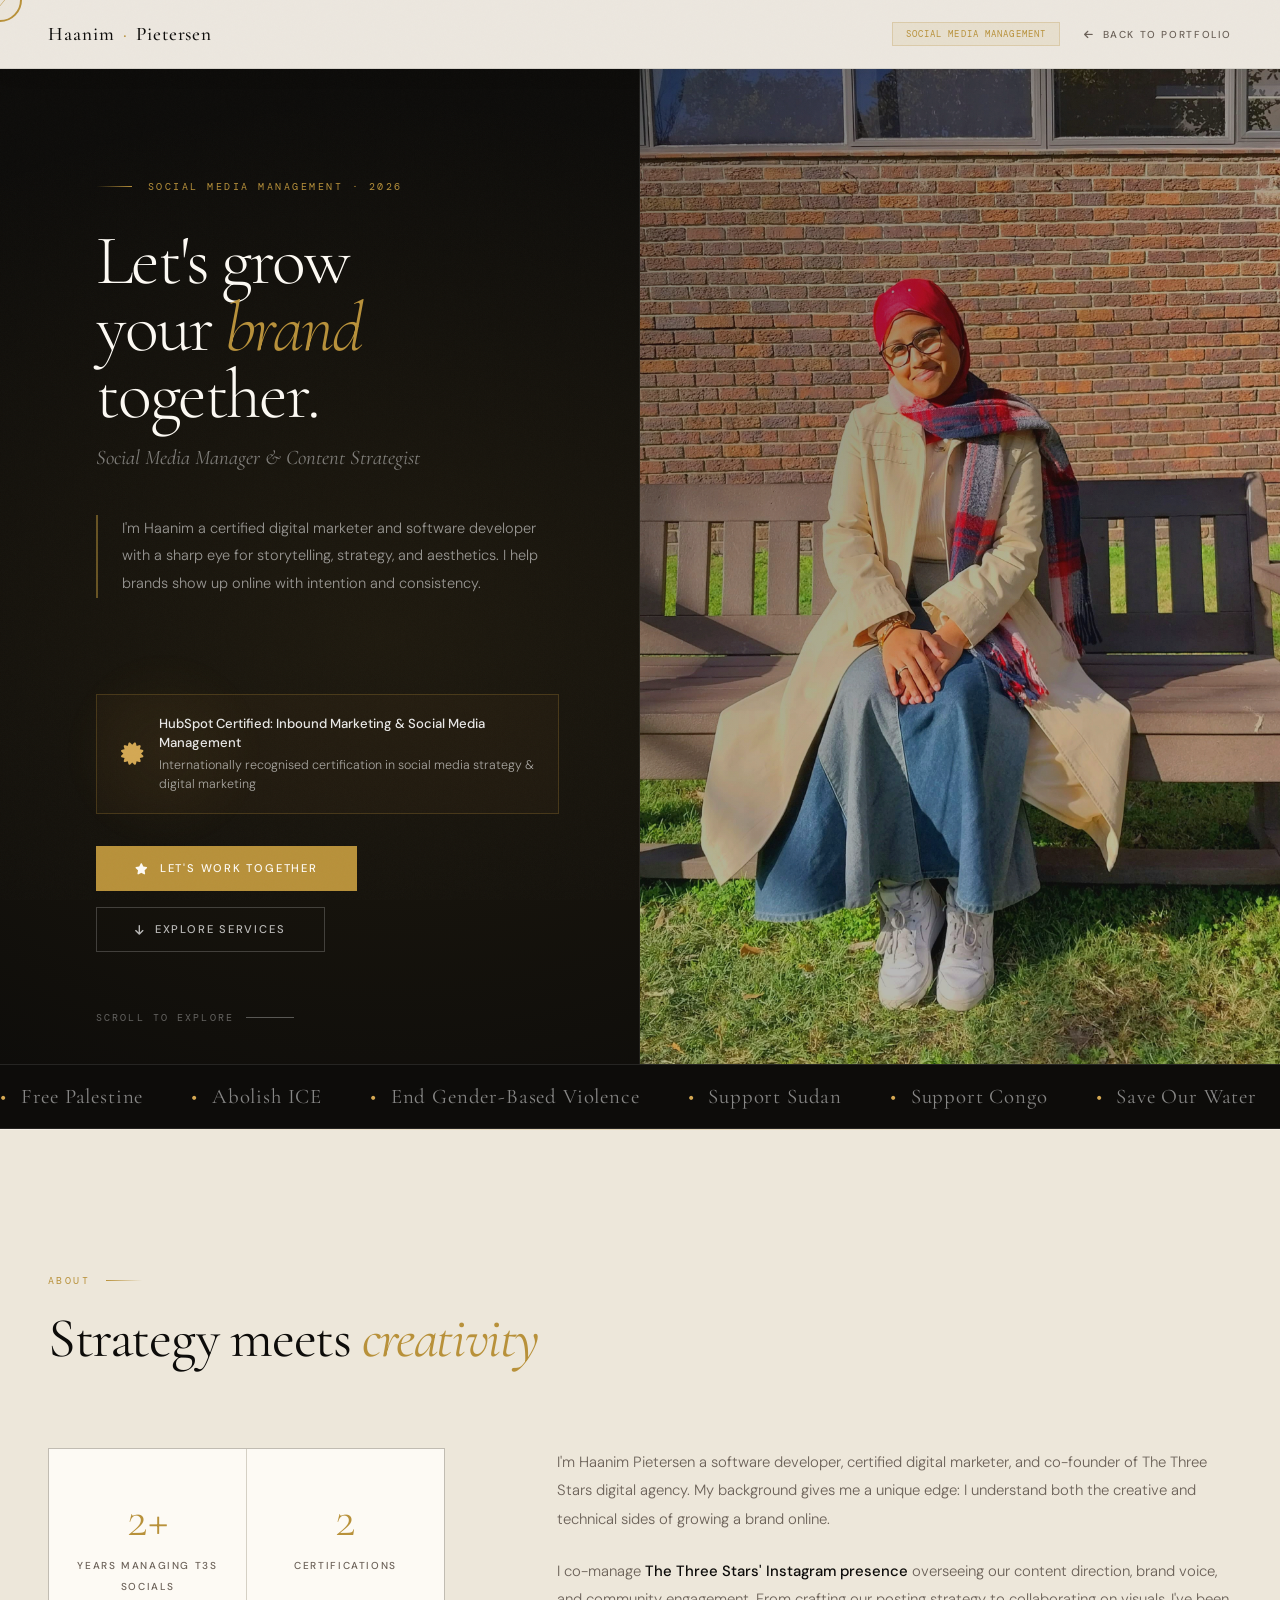
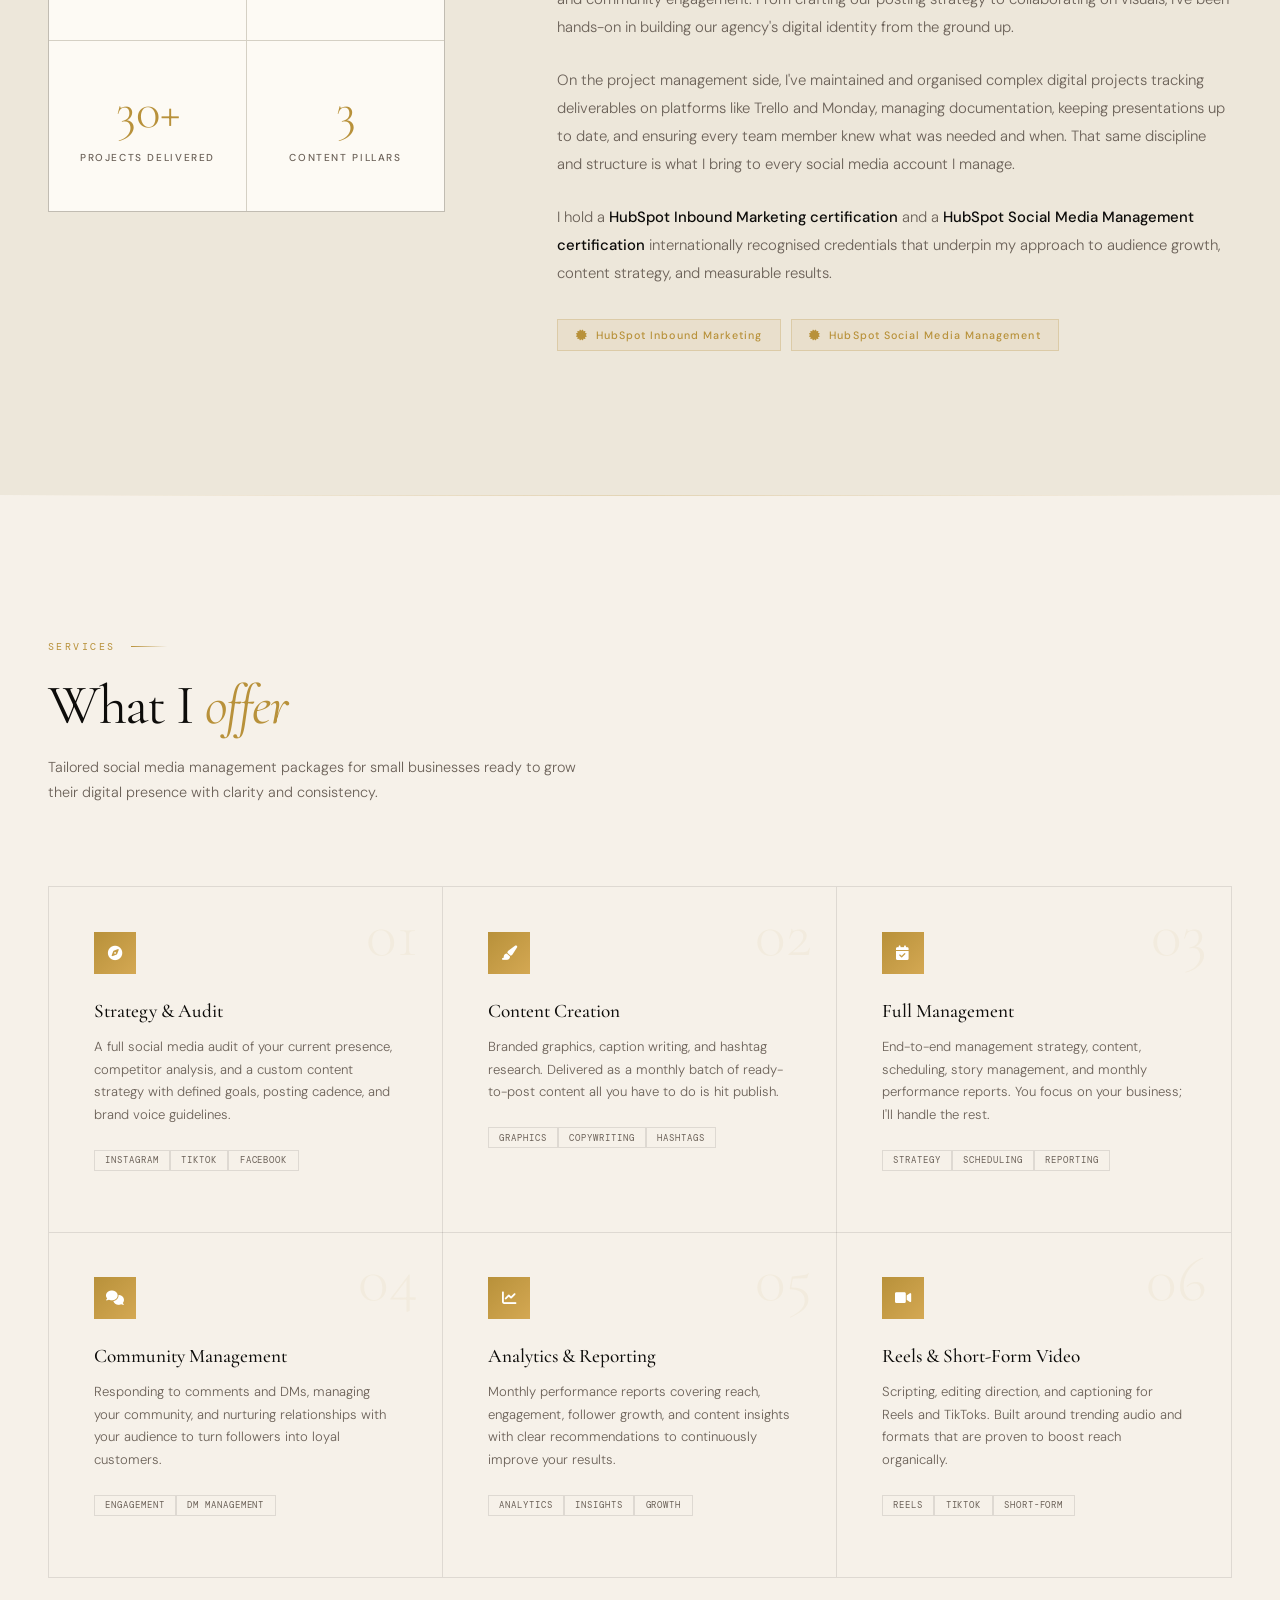
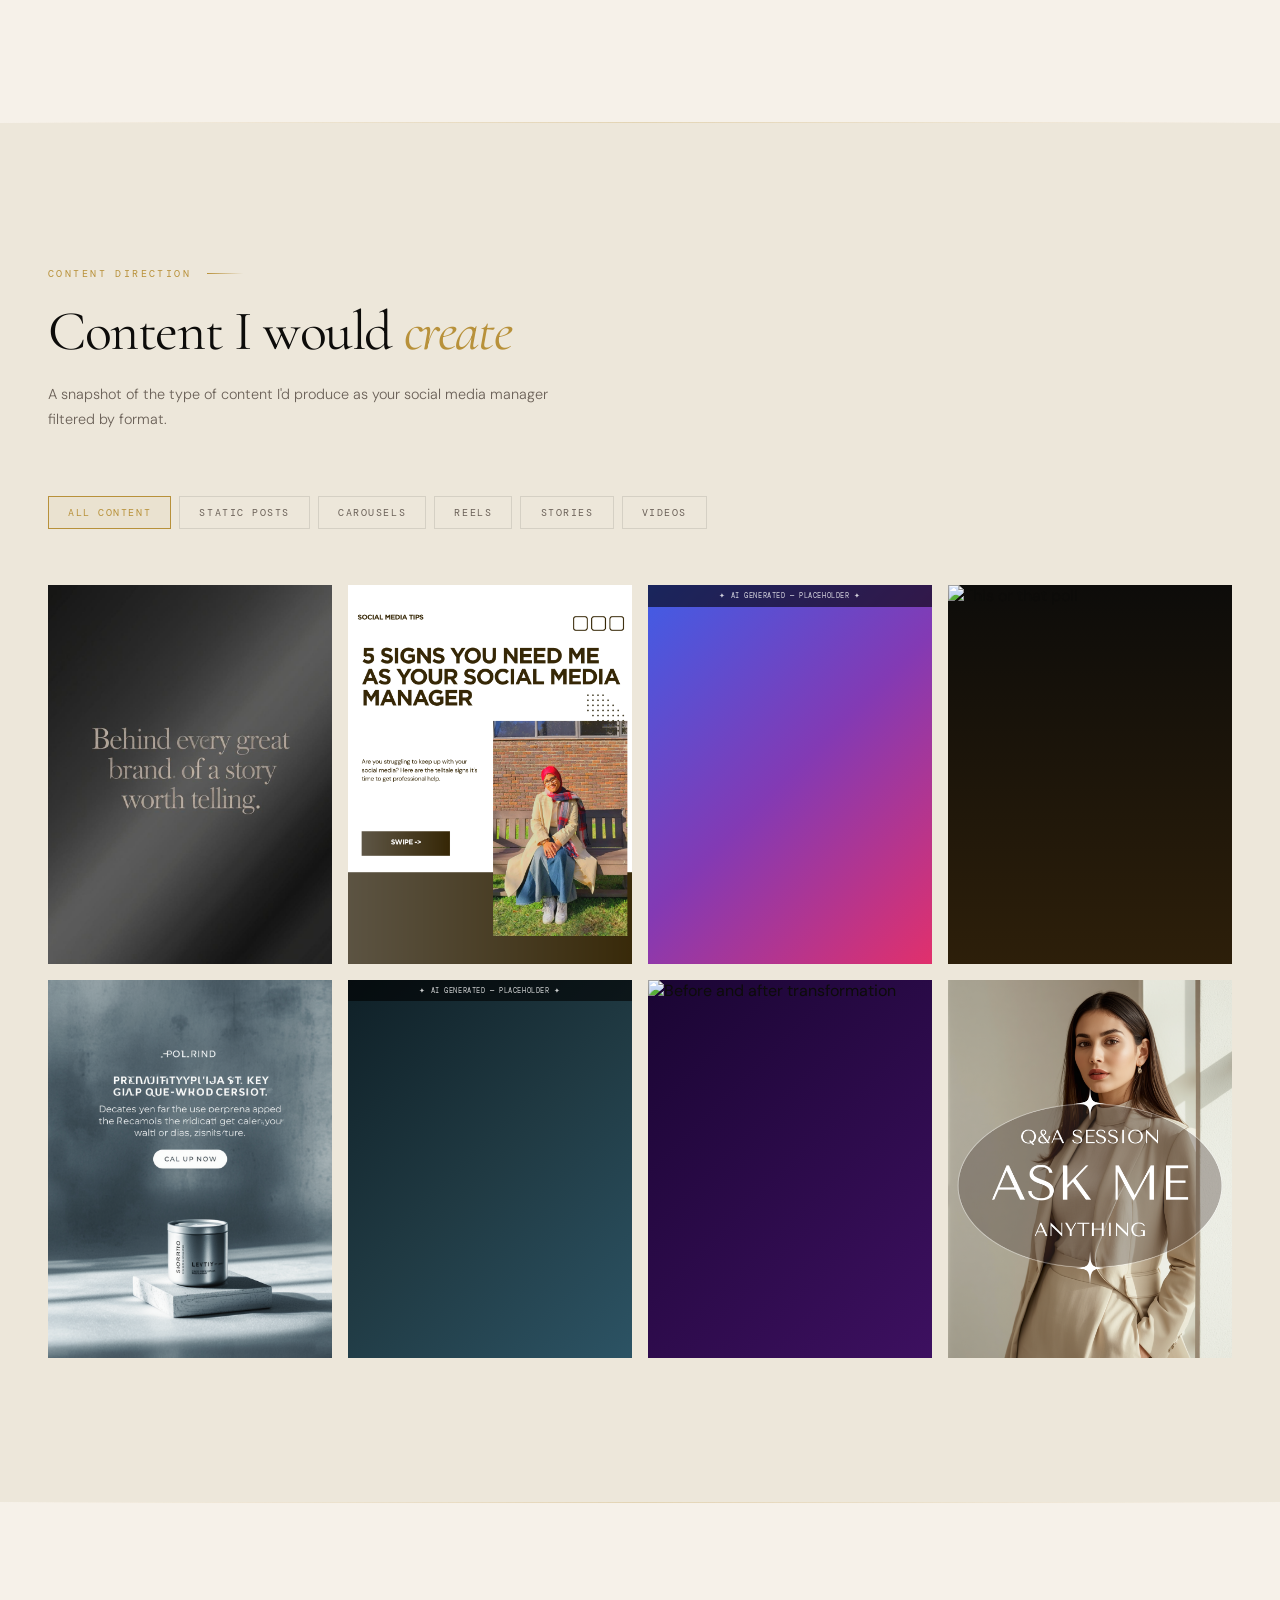
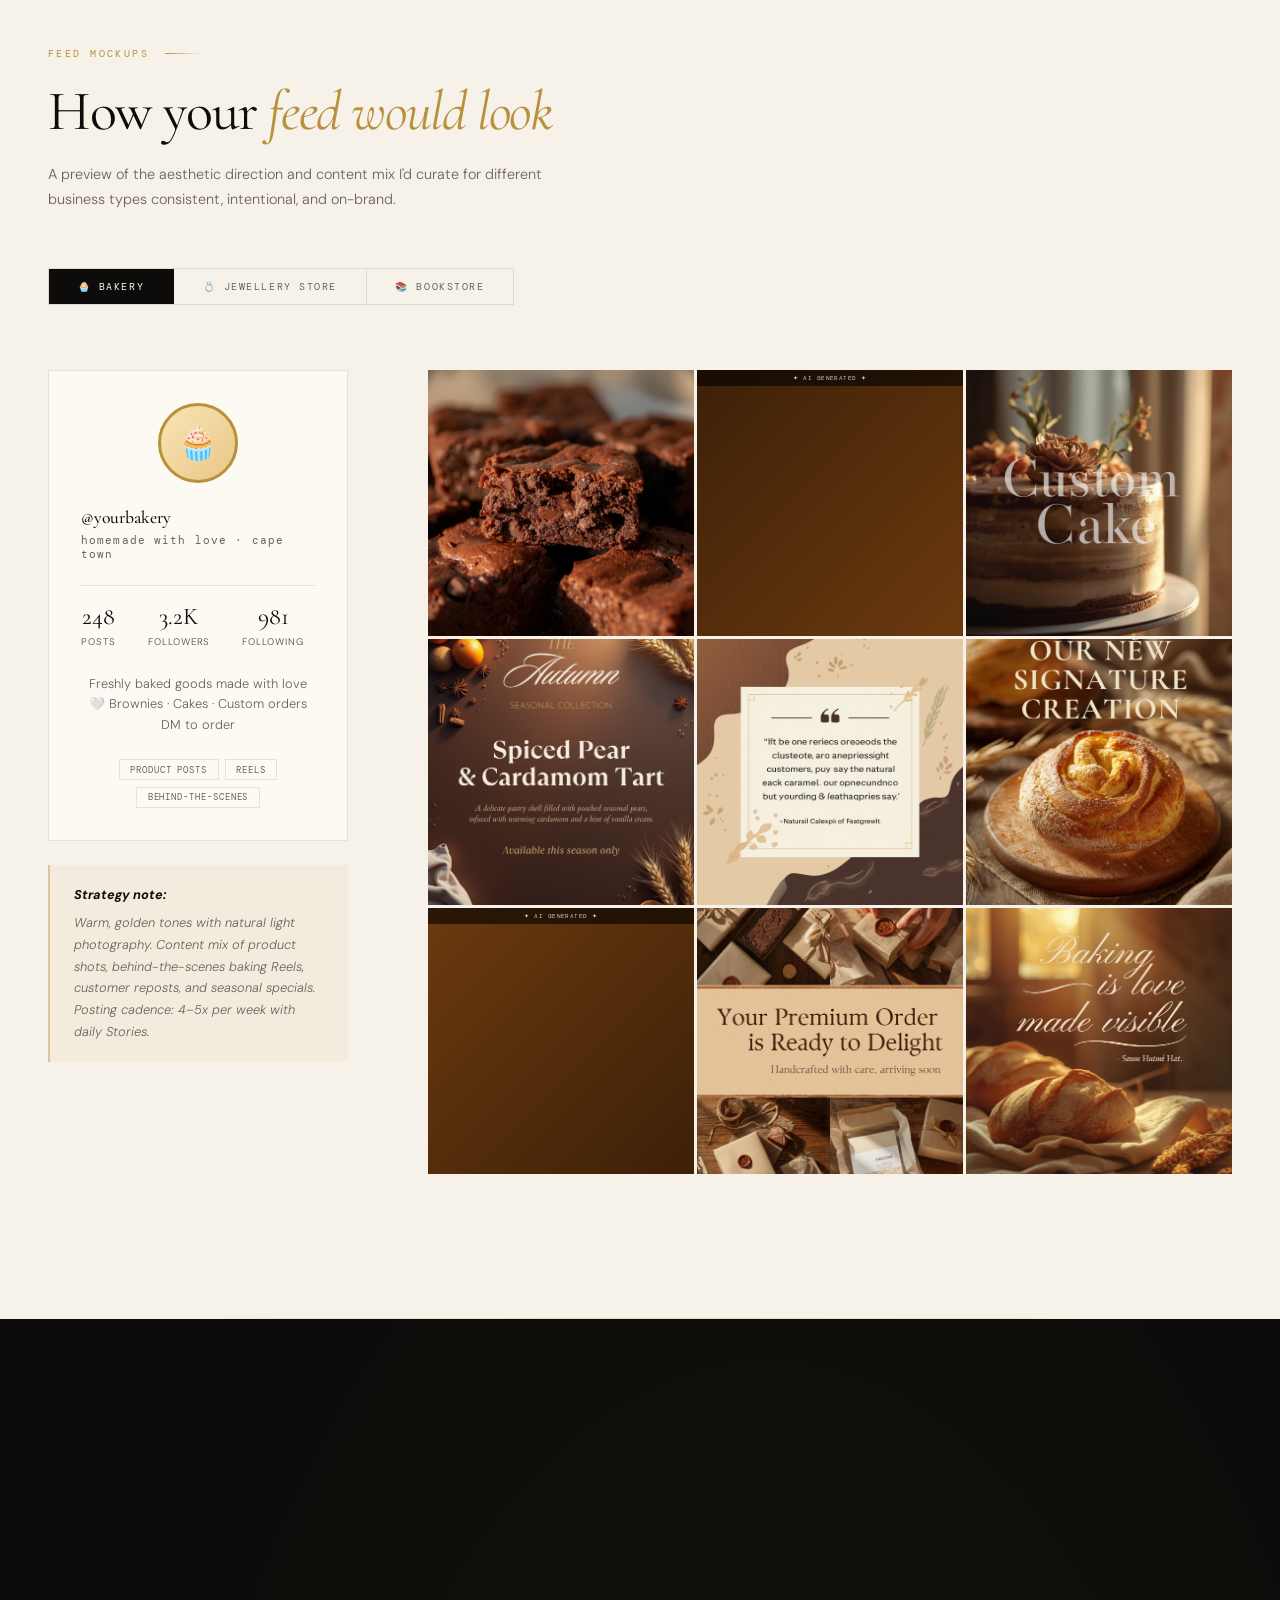
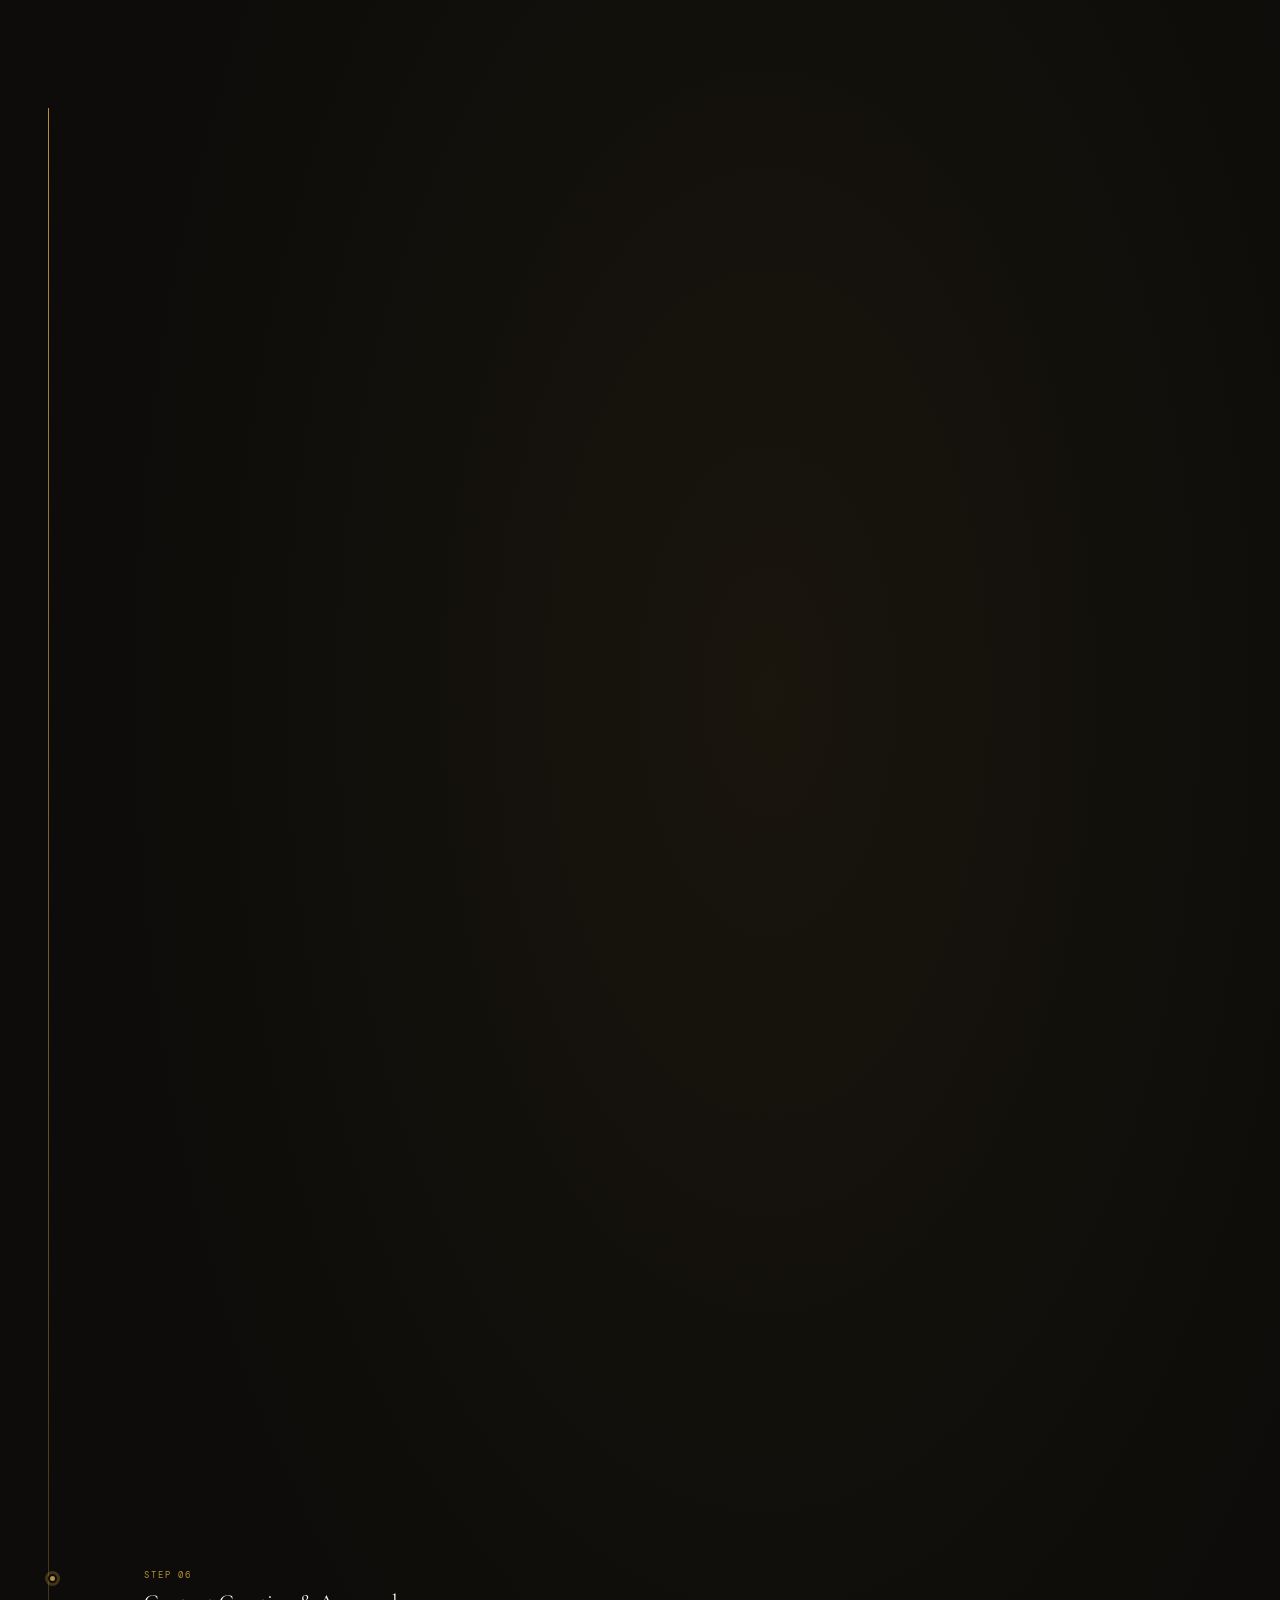
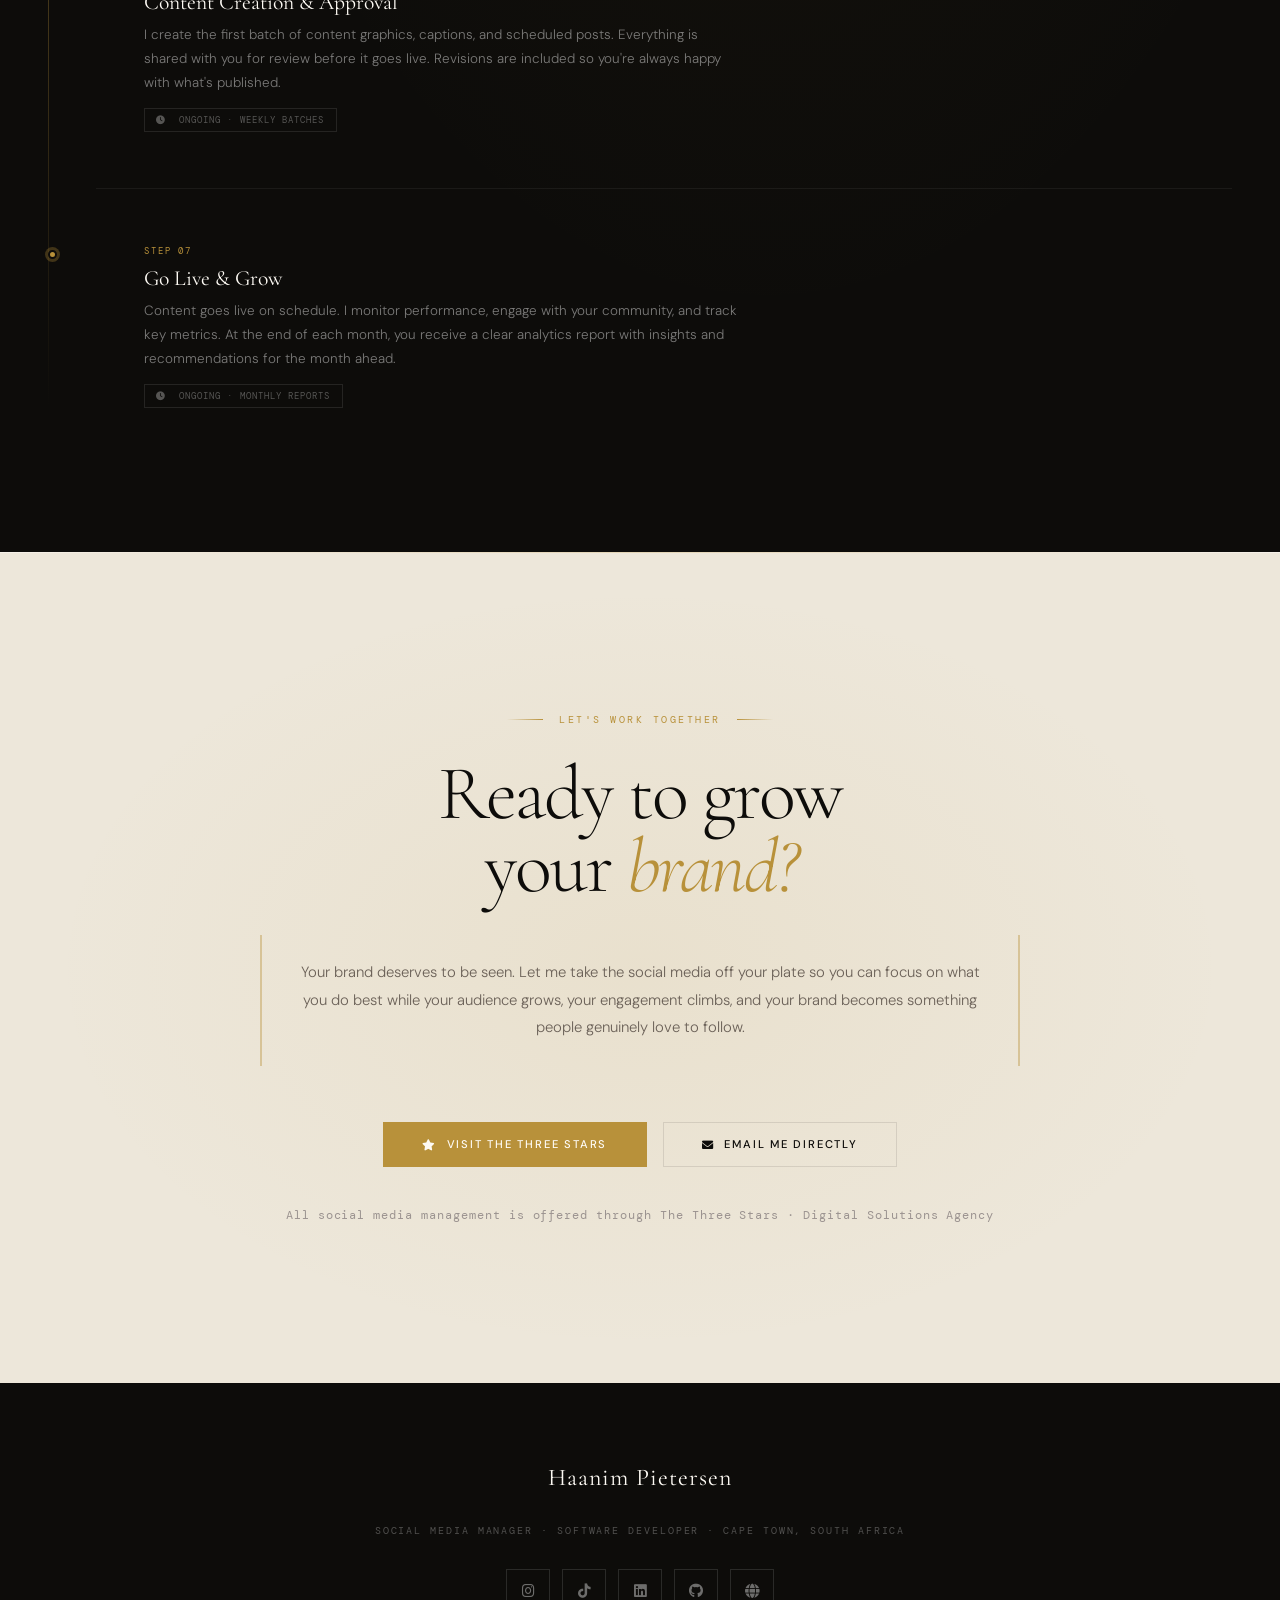
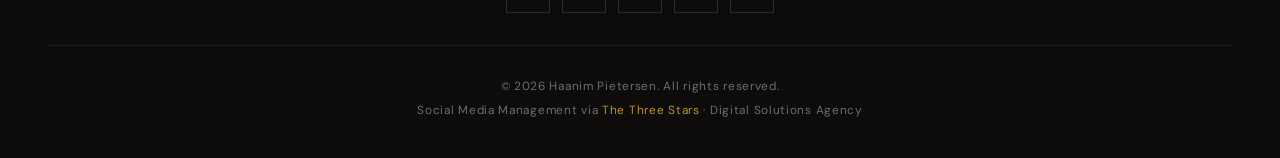
==== social.html @ a84986ce "updates" ====
<!DOCTYPE html>
<html lang="en">
<head>
<meta charset="UTF-8">
<meta name="viewport" content="width=device-width, initial-scale=1.0">
<title>Social Media Management Haanim Pietersen</title>
<link href="https://fonts.googleapis.com/css2?family=Cormorant+Garamond:ital,wght@0,300;0,400;0,500;0,600;1,300;1,400&family=DM+Sans:opsz,wght@9..40,300;9..40,400;9..40,500&family=DM+Mono:wght@300;400&display=swap" rel="stylesheet">
<link href="https://cdnjs.cloudflare.com/ajax/libs/font-awesome/6.0.0/css/all.min.css" rel="stylesheet">
<style>
:root {
  --ink:#0d0c0a;--paper:#f6f1e9;--paper-2:#ede7da;--gold:#b8913a;--gold-light:#d4a853;
  --muted:#6b6158;--muted-2:#9b9390;--rule:rgba(13,12,10,.1);--rule-2:rgba(13,12,10,.06);
  --white:#fdfaf4;--dark:#0d0c0a;--dark-2:#161411;
}
*,*::before,*::after{margin:0;padding:0;box-sizing:border-box}
html{scroll-behavior:smooth;font-size:16px}
body{font-family:'DM Sans',sans-serif;background:var(--paper);color:var(--ink);overflow-x:hidden;-webkit-font-smoothing:antialiased;cursor:none}

/* ═══════════════════════════════════════════
   SOCIAL MEDIA CURSOR — heart + star theme
   ═══════════════════════════════════════════ */
.cursor{position:fixed;pointer-events:none;z-index:99999;transform:translate(-50%,-50%);will-change:transform;transition:transform .1s}
/* The cursor dot is a tiny gold heart */
.cursor::before{
  content:'♡';
  font-size:18px;
  color:var(--gold);
  line-height:1;
  display:block;
  transition:all .2s ease;
}
/* On hover, heart fills */
body.cursor-hover .cursor::before{
  content:'♥';
  color:var(--gold);
  font-size:20px;
  filter:drop-shadow(0 0 6px rgba(184,145,58,.6));
}
/* The trailing ring becomes a rounded circle (like an Instagram story ring) */
.cursor-ring{
  position:fixed;
  width:44px;
  height:44px;
  border:2px solid var(--gold);
  border-radius:50%;
  pointer-events:none;
  z-index:99998;
  transform:translate(-50%,-50%);
  transition:transform .15s ease,width .3s,height .3s,border-color .3s,background .3s,border-radius .3s;
  will-change:transform;
  background:rgba(184,145,58,.02);
}
/* On hover: ring pulses slightly and gets a gradient Instagram-style border */
body.cursor-hover .cursor-ring{
  width:60px;
  height:60px;
  border-color:transparent;
  background:transparent;
  outline:none;
  box-shadow:0 0 0 2px var(--gold-light), 0 0 0 4px rgba(184,145,58,.2);
}

/* GRAIN */
body::after{content:'';position:fixed;inset:0;pointer-events:none;z-index:9990;opacity:.025;background-image:url("data:image/svg+xml,%3Csvg viewBox='0 0 512 512' xmlns='http://www.w3.org/2000/svg'%3E%3Cfilter id='n'%3E%3CfeTurbulence type='fractalNoise' baseFrequency='0.8' numOctaves='4' stitchTiles='stitch'/%3E%3C/filter%3E%3Crect width='512' height='512' filter='url(%23n)'/%3E%3C/svg%3E");background-size:180px}

/* SCROLL PROGRESS */
.scroll-progress{position:fixed;top:0;left:0;height:2px;background:linear-gradient(90deg,var(--gold),var(--gold-light));z-index:9999;transition:width .1s linear;width:0%}

/* NAV */
nav{position:fixed;top:0;width:100%;z-index:1000;transition:all .4s ease;background:rgba(246,241,233,.96);backdrop-filter:blur(20px);-webkit-backdrop-filter:blur(20px);border-bottom:1px solid var(--rule);box-shadow:0 2px 24px rgba(13,12,10,.06)}
.nav-container{max-width:1400px;margin:0 auto;display:flex;justify-content:space-between;align-items:center;padding:0 3rem;height:68px}
.logo{font-family:'Cormorant Garamond',serif;font-weight:500;font-size:1.2rem;letter-spacing:.05em;color:var(--ink);text-decoration:none;display:flex;align-items:center;gap:.5rem}
.logo-dot{color:var(--gold)}
.nav-right{display:flex;align-items:center;gap:1.5rem}
.nav-back{font-size:.63rem;letter-spacing:.16em;text-transform:uppercase;font-weight:500;color:var(--muted);text-decoration:none;display:flex;align-items:center;gap:.5rem;transition:color .3s;cursor:none}
.nav-back:hover{color:var(--gold)}
.nav-badge{font-family:'DM Mono',monospace;font-size:.58rem;letter-spacing:.12em;text-transform:uppercase;color:var(--gold);background:rgba(184,145,58,.1);border:1px solid rgba(184,145,58,.25);padding:.3rem .8rem}

/* TICKER WRAP */
.ticker-wrap{width:100%;overflow:hidden;background:var(--ink);padding:1.2rem 0;border-top:1px solid rgba(255,255,255,.1);border-bottom:1px solid rgba(255,255,255,.1);position:relative;z-index:1}
.ticker-content{display:flex;gap:3rem;animation:scroll-ticker 25s linear infinite;will-change:transform;font-size:clamp(.85rem,2vw,1.3rem)}
.ticker-content:hover{animation-play-state:paused}
.ticker-item{white-space:nowrap;font-family:'Cormorant Garamond',serif;font-weight:400;color:rgba(255,255,255,.5);letter-spacing:.04em;transition:color .3s;cursor:pointer}
.ticker-item:hover{color:var(--gold-light)}
.ticker-item::before{content:'• ';color:var(--gold-light);margin-right:.5rem}
@keyframes scroll-ticker{0%{transform:translateX(0%)}100%{transform:translateX(-50%)}}

/* SECTION DIVIDER */
.section-divider{height:1px;background:linear-gradient(90deg,transparent,var(--gold),transparent);opacity:.3}

/* SHARED */
.section{padding:9rem 0;position:relative}
.section.alt{background:var(--paper-2)}
.section.dark{background:var(--dark);color:var(--white)}
.wrap{max-width:1400px;margin:0 auto;padding:0 3rem}
.section-label{font-family:'DM Mono',monospace;font-size:.63rem;letter-spacing:.24em;text-transform:uppercase;color:var(--gold);margin-bottom:1.4rem;display:flex;align-items:center;gap:1rem}
.section-label::after{content:'';display:inline-block;width:36px;height:1px;background:linear-gradient(90deg,var(--gold),transparent)}
.section-label.light{color:var(--gold-light)}
.section-label.light::after{background:linear-gradient(90deg,var(--gold-light),transparent)}
.section-heading{font-family:'Cormorant Garamond',serif;font-size:clamp(2.4rem,4.5vw,3.5rem);font-weight:400;line-height:1.05;letter-spacing:-.025em}
.section-heading em{font-style:italic;color:var(--gold)}
.section-sub{font-size:.9rem;color:var(--muted);line-height:1.75;font-weight:300;max-width:540px;margin-top:1.3rem}

/* REVEAL */
.reveal{opacity:0;transform:perspective(1000px) rotateX(12deg) translateY(36px);transition:opacity .9s ease,transform .9s cubic-bezier(0.23,1,0.32,1)}
.reveal.in-view{opacity:1;transform:perspective(1000px) rotateX(0deg) translateY(0)}
.reveal-left{opacity:0;transform:perspective(1000px) rotateY(15deg) translateX(-40px);transition:opacity .9s ease,transform .9s cubic-bezier(0.23,1,0.32,1)}
.reveal-left.in-view{opacity:1;transform:perspective(1000px) rotateY(0deg) translateX(0)}
.reveal-right{opacity:0;transform:perspective(1000px) rotateY(-15deg) translateX(40px);transition:opacity .9s ease,transform .9s cubic-bezier(0.23,1,0.32,1)}
.reveal-right.in-view{opacity:1;transform:perspective(1000px) rotateY(0deg) translateX(0)}

/* BUTTONS */
.btn-gold{padding:.9rem 2.4rem;background:var(--gold);color:var(--white);font-size:.7rem;font-weight:500;letter-spacing:.16em;text-transform:uppercase;text-decoration:none;border:1px solid var(--gold);cursor:none;transition:all .3s;display:inline-flex;align-items:center;gap:.6rem;font-family:'DM Sans',sans-serif;position:relative;overflow:hidden}
.btn-gold::before{content:'';position:absolute;inset:0;background:rgba(255,255,255,.1);transform:translateX(-100%);transition:transform .4s ease}
.btn-gold:hover::before{transform:translateX(0)}
.btn-gold:hover{transform:translateY(-3px);box-shadow:0 16px 40px rgba(184,145,58,.35)}
.btn-outline{padding:.9rem 2.4rem;background:transparent;color:var(--ink);font-size:.7rem;font-weight:500;letter-spacing:.16em;text-transform:uppercase;text-decoration:none;border:1px solid var(--rule);cursor:none;transition:all .3s;display:inline-flex;align-items:center;gap:.6rem}
.btn-outline:hover{border-color:var(--gold);color:var(--gold);transform:translateY(-3px);box-shadow:0 12px 30px rgba(184,145,58,.15)}

/* TAGS */
.tag{font-family:'DM Mono',monospace;font-size:.58rem;letter-spacing:.1em;padding:.22rem .65rem;border:1px solid var(--rule);color:var(--muted);text-transform:uppercase;transition:all .3s;cursor:none;display:inline-block}
.tag:hover{border-color:var(--gold);color:var(--gold)}

/* HERO */
.hero{min-height:100vh;padding-top:68px;display:grid;grid-template-columns:1fr 1fr;position:relative;overflow:hidden;background:var(--dark)}
.hero::before{content:'';position:absolute;inset:0;background:radial-gradient(ellipse at 30% 60%,rgba(184,145,58,.1) 0%,transparent 60%);pointer-events:none;z-index:0}
.hero-left{display:flex;flex-direction:column;justify-content:center;padding:7rem 5rem 7rem 6rem;border-right:1px solid rgba(255,255,255,.07);position:relative;z-index:1}
.hero-eyebrow{font-family:'DM Mono',monospace;font-size:.65rem;letter-spacing:.24em;text-transform:uppercase;color:var(--gold);margin-bottom:2.2rem;display:flex;align-items:center;gap:1rem;opacity:0;animation:fadeSlideUp .8s .3s ease forwards}
.hero-eyebrow::before{content:'';display:inline-block;width:36px;height:1px;background:linear-gradient(90deg,transparent,var(--gold))}
.hero-name{font-family:'Cormorant Garamond',serif;font-size:clamp(3rem,5.5vw,5rem);font-weight:300;line-height:.95;letter-spacing:-.03em;color:var(--white);margin-bottom:.4rem;opacity:0;animation:fadeSlideUp .9s .5s ease forwards}
.hero-name em{font-style:italic;color:var(--gold)}
.hero-title{font-family:'Cormorant Garamond',serif;font-size:clamp(1rem,2vw,1.3rem);font-weight:400;font-style:italic;color:rgba(255,255,255,.45);margin-bottom:2.8rem;margin-top:.6rem;opacity:0;animation:fadeSlideUp .8s .7s ease forwards}
.hero-desc{font-size:.91rem;line-height:1.9;color:rgba(255,255,255,.55);max-width:450px;margin-bottom:3.5rem;font-weight:300;border-left:2px solid rgba(184,145,58,.5);padding-left:1.5rem;opacity:0;animation:fadeSlideUp .8s .9s ease forwards}
.hero-actions{display:flex;gap:1rem;flex-wrap:wrap;opacity:0;animation:fadeSlideUp .8s 1.1s ease forwards}
.hero-cert{display:flex;align-items:center;gap:1rem;margin-top:2.5rem;padding:1.2rem 1.5rem;border:1px solid rgba(184,145,58,.25);background:rgba(184,145,58,.05);opacity:0;animation:fadeSlideUp .8s 1.3s ease forwards}
.hero-cert i{font-size:1.4rem;color:var(--gold-light)}
.hero-cert-text{font-size:.78rem;color:rgba(255,255,255,.6);font-weight:300;line-height:1.5}
.hero-cert-text strong{display:block;color:rgba(255,255,255,.9);font-weight:500;font-size:.82rem;margin-bottom:.2rem}
.hero-right{position:relative;overflow:hidden}
.hero-right img{width:100%;height:100%;object-fit:cover;object-position:top center;filter:grayscale(8%) contrast(1.05) brightness(.85);transition:transform .8s ease}
.hero-right:hover img{transform:scale(1.03)}
.hero-right-overlay{position:absolute;inset:0;background:linear-gradient(135deg,rgba(13,12,10,.4) 0%,transparent 60%)}
.hero-scroll{position:absolute;bottom:2.5rem;left:6rem;font-size:.6rem;letter-spacing:.22em;text-transform:uppercase;color:rgba(255,255,255,.35);display:flex;align-items:center;gap:.75rem;font-family:'DM Mono',monospace;opacity:0;animation:fadeSlideUp .8s 1.5s ease forwards}
.hero-scroll-line{width:48px;height:1px;background:rgba(255,255,255,.3);position:relative;overflow:hidden}
.hero-scroll-line::after{content:'';position:absolute;top:0;left:-100%;width:100%;height:100%;background:var(--gold);animation:scanLine 2s ease infinite}
@keyframes scanLine{0%{left:-100%}100%{left:100%}}
@keyframes fadeSlideUp{from{opacity:0;transform:translateY(30px)}to{opacity:1;transform:translateY(0)}}
.float-orb{position:absolute;border-radius:50%;pointer-events:none;filter:blur(1px)}
.float-orb-1{width:320px;height:320px;background:radial-gradient(circle,rgba(184,145,58,.1),transparent 70%);top:10%;right:-100px;animation:floatOrb 8s ease-in-out infinite}
.float-orb-2{width:200px;height:200px;background:radial-gradient(circle,rgba(184,145,58,.07),transparent 70%);bottom:20%;left:5%;animation:floatOrb 6s ease-in-out infinite reverse}
@keyframes floatOrb{0%,100%{transform:translateY(0) rotate(0)}50%{transform:translateY(-30px) rotate(180deg)}}

/* ABOUT */
.about-grid{display:grid;grid-template-columns:1fr 1.7fr;gap:7rem;align-items:start;margin-top:5rem}
.stat-cluster{display:grid;grid-template-columns:1fr 1fr;gap:1px;background:var(--rule);border:1px solid var(--rule)}
.stat-cell{padding:2.8rem 1.5rem;background:var(--white);text-align:center;transition:all .4s cubic-bezier(0.23,1,0.32,1);position:relative;overflow:hidden;cursor:none}
.stat-cell::before{content:'';position:absolute;bottom:0;left:0;right:0;height:2px;background:var(--gold);transform:scaleX(0);transition:transform .4s ease}
.stat-cell:hover{background:var(--paper);transform:perspective(600px) rotateX(-8deg) translateY(-4px);box-shadow:0 20px 40px rgba(184,145,58,.15)}
.stat-cell:hover::before{transform:scaleX(1)}
.stat-num{font-family:'Cormorant Garamond',serif;font-size:3.2rem;font-weight:300;color:var(--gold);line-height:1;display:block;margin-bottom:.5rem}
.stat-name{font-size:.63rem;letter-spacing:.16em;text-transform:uppercase;color:var(--muted);font-weight:500}
.about-text p{font-size:.93rem;line-height:1.9;color:var(--muted);margin-bottom:1.5rem;font-weight:300}
.cert-badges{display:flex;flex-wrap:wrap;gap:.6rem;margin-top:2rem}
.cert-badge{display:inline-flex;align-items:center;gap:.5rem;background:rgba(184,145,58,.08);border:1px solid rgba(184,145,58,.25);color:var(--gold);padding:.5rem 1.1rem;font-size:.67rem;letter-spacing:.1em;font-weight:500;transition:all .4s cubic-bezier(0.23,1,0.32,1)}
.cert-badge:hover{background:rgba(184,145,58,.15);border-color:var(--gold);transform:perspective(400px) rotateX(-10deg) translateY(-3px);box-shadow:0 10px 24px rgba(184,145,58,.2)}

/* SERVICES */
.services-grid{display:grid;grid-template-columns:repeat(3,1fr);gap:0;margin-top:5rem;border:1px solid var(--rule)}
.service-cell{padding:2.8rem;border-right:1px solid var(--rule);border-bottom:1px solid var(--rule);transition:all .5s cubic-bezier(0.23,1,0.32,1);position:relative;overflow:hidden;cursor:none}
.service-cell::after{content:attr(data-num);position:absolute;top:1rem;right:1.5rem;font-family:'Cormorant Garamond',serif;font-size:4rem;font-weight:300;color:rgba(184,145,58,.06);line-height:1;transition:all .4s}
.service-cell:hover{background:rgba(184,145,58,.04);transform:perspective(800px) rotateX(-6deg) rotateY(3deg) translateY(-6px);box-shadow:0 24px 48px rgba(184,145,58,.12),inset 0 0 0 1px rgba(184,145,58,.15)}
.service-cell:hover::after{color:rgba(184,145,58,.15)}
.service-cell:nth-child(3n){border-right:none}
.service-cell:nth-last-child(-n+3){border-bottom:none}
.service-ico{width:42px;height:42px;background:linear-gradient(135deg,var(--gold),var(--gold-light));display:flex;align-items:center;justify-content:center;color:white;font-size:.9rem;margin-bottom:1.6rem;transition:transform .4s cubic-bezier(0.23,1,0.32,1)}
.service-cell:hover .service-ico{transform:perspective(400px) rotateY(-20deg) scale(1.1)}
.service-cell h3{font-family:'Cormorant Garamond',serif;font-size:1.2rem;font-weight:500;margin-bottom:.8rem}
.service-cell p{font-size:.82rem;color:var(--muted);line-height:1.72;margin-bottom:1.3rem;font-weight:300}

/* ═══════════════════════════════════════════
   CONTENT GALLERY — ALL EQUAL SIZE BLOCKS
   Removed .wide and .tall — every item is
   the same aspect-ratio:1 uniform square.
   ═══════════════════════════════════════════ */
.gallery-filters{display:flex;gap:.5rem;flex-wrap:wrap;margin-bottom:3.5rem}
.filter-btn{font-family:'DM Mono',monospace;font-size:.6rem;letter-spacing:.16em;text-transform:uppercase;padding:.55rem 1.2rem;border:1px solid var(--rule);background:transparent;color:var(--muted);cursor:none;transition:all .3s}
.filter-btn.active,.filter-btn:hover{border-color:var(--gold);color:var(--gold);background:rgba(184,145,58,.06)}
.gallery-grid{display:grid;grid-template-columns:repeat(4,1fr);gap:1rem}
/* All items same size — no .wide / .tall overrides */
.gallery-item{
  position:relative;
  overflow:hidden;
  cursor:none;
  aspect-ratio:3/4;
  transition:all .4s cubic-bezier(0.23,1,0.32,1);
  /* Remove any previously set grid-column/row spans */
  grid-column:unset!important;
  grid-row:unset!important;
}
.gallery-item:hover{transform:perspective(800px) rotateX(-5deg) rotateY(3deg) translateY(-6px);box-shadow:0 24px 48px rgba(13,12,10,.18)}
.gallery-item-inner{width:100%;height:100%;display:flex;align-items:center;justify-content:center;flex-direction:column;gap:1rem;font-size:.8rem;color:rgba(255,255,255,.7);font-weight:300;transition:transform .4s ease;position:relative}
.gallery-item:hover .gallery-item-inner{transform:scale(1.03)}
.gallery-caption{position:absolute;bottom:0;left:0;right:0;background:linear-gradient(0deg,rgba(0,0,0,.75),transparent);padding:1.5rem 1.2rem .9rem;transform:translateY(100%);transition:transform .4s ease;font-size:.72rem;color:rgba(255,255,255,.85);font-weight:300;line-height:1.5}
.gallery-item:hover .gallery-caption{transform:translateY(0)}
.gallery-type-tag{position:absolute;top:.8rem;left:.8rem;font-family:'DM Mono',monospace;font-size:.52rem;letter-spacing:.14em;text-transform:uppercase;padding:.25rem .7rem;background:rgba(0,0,0,.5);color:rgba(255,255,255,.8);backdrop-filter:blur(4px)}
.gallery-item[data-type="video"] .gallery-type-tag{background:rgba(184,145,58,.5);color:white}
.gallery-item[data-type="reel"] .gallery-type-tag{background:linear-gradient(135deg,rgba(64,93,230,.7),rgba(131,58,180,.7));color:white}
.gallery-item.hidden{display:none}
.post-mockup{width:100%;height:100%;display:flex;flex-direction:column;align-items:center;justify-content:center;padding:1.2rem;text-align:center;position:relative}
.post-icon{font-size:2.5rem;margin-bottom:.8rem;opacity:.6}
.post-label{font-size:.72rem;letter-spacing:.08em;opacity:.8;font-weight:300;max-width:120px;line-height:1.4}

/* FEEDS */
.feeds-section{padding:9rem 0}
.feeds-tabs{display:flex;gap:0;border:1px solid var(--rule);width:fit-content;margin:3.5rem 0 4rem}
.feed-tab{font-family:'DM Mono',monospace;font-size:.6rem;letter-spacing:.16em;text-transform:uppercase;padding:.7rem 1.8rem;border:none;background:transparent;color:var(--muted);cursor:none;transition:all .3s;border-right:1px solid var(--rule)}
.feed-tab:last-child{border-right:none}
.feed-tab.active{background:var(--ink);color:var(--white)}
.feed-tab:hover:not(.active){background:var(--paper-2);color:var(--ink)}
.feed-panel{display:none}
.feed-panel.active{display:block;animation:fadeIn .5s ease}
@keyframes fadeIn{from{opacity:0;transform:translateY(12px)}to{opacity:1;transform:translateY(0)}}
.feed-layout{display:grid;grid-template-columns:300px 1fr;gap:5rem;align-items:start}
.feed-profile{display:flex;flex-direction:column;align-items:center;gap:1.5rem;padding:2rem;border:1px solid var(--rule);background:var(--white)}
.feed-profile-pic{width:80px;height:80px;border-radius:50%;display:flex;align-items:center;justify-content:center;font-size:2rem;border:3px solid var(--gold)}
.feed-handle{font-family:'DM Mono',monospace;font-size:.7rem;letter-spacing:.1em;color:var(--muted);margin-top:.3rem}
.feed-stats{display:flex;gap:2rem;text-align:center;border-top:1px solid var(--rule);padding-top:1.2rem;width:100%}
.feed-stat-num{font-family:'Cormorant Garamond',serif;font-size:1.5rem;font-weight:400;color:var(--ink);display:block;line-height:1}
.feed-stat-label{font-size:.6rem;letter-spacing:.1em;text-transform:uppercase;color:var(--muted);font-weight:400}
.feed-bio{font-size:.8rem;color:var(--muted);line-height:1.6;text-align:center;font-weight:300}
.feed-content-type{display:flex;gap:.4rem;flex-wrap:wrap;justify-content:center}
.feed-grid{display:grid;grid-template-columns:repeat(3,1fr);gap:3px}
.feed-post{aspect-ratio:1;overflow:hidden;position:relative;cursor:none;transition:all .3s}
.feed-post:hover{transform:scale(1.02);z-index:2;box-shadow:0 8px 24px rgba(13,12,10,.2)}
.feed-post-inner{width:100%;height:100%;display:flex;align-items:center;justify-content:center;flex-direction:column;gap:.5rem;font-size:.65rem;color:rgba(255,255,255,.7);font-weight:300;transition:opacity .3s}
.feed-post:hover .feed-post-inner{opacity:.85}
.feed-post-overlay{position:absolute;inset:0;background:rgba(0,0,0,.35);opacity:0;transition:opacity .3s;display:flex;align-items:center;justify-content:center;gap:.8rem;font-size:.8rem;color:white}
.feed-post:hover .feed-post-overlay{opacity:1}
.feed-post-emoji{font-size:1.8rem}
.feed-post-caption{font-size:.6rem;opacity:.8;text-align:center;max-width:80px;line-height:1.3}
.feed-note{margin-top:1.5rem;padding:1.2rem 1.5rem;background:rgba(184,145,58,.06);border-left:2px solid rgba(184,145,58,.4);font-size:.8rem;color:var(--muted);line-height:1.7;font-weight:300;font-style:italic}

/* TIMELINE */
.timeline-section{background:var(--dark);padding:9rem 0;position:relative;overflow:hidden}
.timeline-section::before{content:'';position:absolute;inset:0;background:radial-gradient(ellipse at 60% 40%,rgba(184,145,58,.07) 0%,transparent 60%);pointer-events:none}
.tl-track{position:relative;margin-top:5rem;padding-left:3rem}
.tl-track::before{content:'';position:absolute;left:0;top:0;bottom:0;width:1px;background:linear-gradient(180deg,var(--gold),rgba(184,145,58,.3) 80%,transparent)}
.tl-step{position:relative;margin-bottom:3.5rem;padding-left:3rem;padding-bottom:3.5rem;border-bottom:1px solid rgba(255,255,255,.06)}
.tl-step:last-child{border-bottom:none;margin-bottom:0;padding-bottom:0}
.tl-step::before{content:'';position:absolute;left:-3rem;top:.3rem;width:9px;height:9px;border-radius:50%;background:var(--gold);border:2px solid var(--dark);box-shadow:0 0 0 3px rgba(184,145,58,.3);transition:all .4s ease}
.tl-step:hover::before{box-shadow:0 0 0 6px rgba(184,145,58,.2);transform:scale(1.3)}
.tl-step-num{font-family:'DM Mono',monospace;font-size:.58rem;letter-spacing:.2em;color:var(--gold);margin-bottom:.5rem}
.tl-step h3{font-family:'Cormorant Garamond',serif;font-size:1.35rem;font-weight:400;color:var(--white);margin-bottom:.5rem}
.tl-step p{font-size:.84rem;color:rgba(255,255,255,.45);line-height:1.8;font-weight:300;max-width:600px}
.tl-step-action{margin-top:1.2rem}
.tl-step-action a{display:inline-flex;align-items:center;gap:.5rem;font-size:.63rem;letter-spacing:.16em;text-transform:uppercase;font-weight:500;color:var(--gold);text-decoration:none;border-bottom:1px solid rgba(184,145,58,.4);padding-bottom:.1rem;transition:all .3s;cursor:none}
.tl-step-action a:hover{border-color:var(--gold);gap:.8rem}
.tl-step-tag{display:inline-flex;align-items:center;gap:.4rem;font-family:'DM Mono',monospace;font-size:.55rem;letter-spacing:.12em;text-transform:uppercase;color:rgba(255,255,255,.3);border:1px solid rgba(255,255,255,.1);padding:.3rem .7rem;margin-top:.8rem}

/* CTA */
.cta-section{padding:10rem 0;background:var(--paper-2);position:relative;overflow:hidden;text-align:center}
.cta-section::before{content:'';position:absolute;inset:0;background:radial-gradient(ellipse at 50% 50%,rgba(184,145,58,.08) 0%,transparent 65%);pointer-events:none}
.cta-inner{max-width:760px;margin:0 auto;position:relative;z-index:1}
.cta-eyebrow{font-family:'DM Mono',monospace;font-size:.65rem;letter-spacing:.24em;text-transform:uppercase;color:var(--gold);margin-bottom:2rem;display:flex;align-items:center;justify-content:center;gap:1rem}
.cta-eyebrow::before,.cta-eyebrow::after{content:'';display:inline-block;width:36px;height:1px;background:linear-gradient(90deg,transparent,var(--gold))}
.cta-eyebrow::after{background:linear-gradient(90deg,var(--gold),transparent)}
.cta-heading{font-family:'Cormorant Garamond',serif;font-size:clamp(3rem,6vw,5rem);font-weight:300;line-height:.95;letter-spacing:-.03em;margin-bottom:2rem}
.cta-heading em{font-style:italic;color:var(--gold)}
.cta-sub{font-size:.93rem;color:var(--muted);line-height:1.85;font-weight:300;margin-bottom:3.5rem;border-left:2px solid rgba(184,145,58,.4);border-right:2px solid rgba(184,145,58,.4);padding:1.5rem 2rem}
.cta-actions{display:flex;gap:1rem;justify-content:center;flex-wrap:wrap}
.btn-t3s{padding:.9rem 2.4rem;background:var(--gold);color:var(--white);font-size:.7rem;font-weight:500;letter-spacing:.16em;text-transform:uppercase;text-decoration:none;border:1px solid var(--gold);cursor:none;transition:all .3s;display:inline-flex;align-items:center;gap:.6rem;font-family:'DM Sans',sans-serif;position:relative;overflow:hidden}
.btn-t3s:hover{transform:translateY(-3px);box-shadow:0 16px 40px rgba(184,145,58,.35)}
.cta-note{margin-top:2.5rem;font-size:.75rem;color:var(--muted-2);font-family:'DM Mono',monospace;letter-spacing:.08em}

/* FOOTER */
footer{background:var(--ink);color:rgba(255,255,255,.4);padding:5rem 0 2.5rem}
.footer-inner{max-width:1400px;margin:0 auto;padding:0 3rem;display:flex;flex-direction:column;align-items:center;gap:2rem}
.footer-logo{font-family:'Cormorant Garamond',serif;font-size:1.5rem;font-weight:400;color:var(--white);letter-spacing:.04em}
.footer-tagline{font-family:'DM Mono',monospace;font-size:.6rem;letter-spacing:.2em;text-transform:uppercase;color:rgba(255,255,255,.28);text-align:center}
.footer-socials{display:flex;gap:.75rem;flex-wrap:wrap;justify-content:center}
.f-social{width:44px;height:44px;border:1px solid rgba(255,255,255,.12);display:flex;align-items:center;justify-content:center;color:rgba(255,255,255,.4);text-decoration:none;font-size:.9rem;transition:all .4s cubic-bezier(0.23,1,0.32,1);cursor:none}
.f-social:hover{border-color:var(--gold);color:var(--gold);transform:translateY(-4px);box-shadow:0 12px 24px rgba(184,145,58,.2)}
.footer-rule{width:100%;height:1px;background:rgba(255,255,255,.07)}
.footer-bottom{display:flex;flex-direction:column;align-items:center;gap:.5rem;font-size:.74rem;letter-spacing:.06em;text-align:center}
.footer-bottom span{color:var(--gold)}

/* RESPONSIVE */
@media(max-width:1100px){
  .hero{grid-template-columns:1fr}
  .hero-left{padding:5rem 3rem;border-right:none;border-bottom:1px solid rgba(255,255,255,.07)}
  .hero-right{height:60vw;max-height:500px}
  .about-grid{grid-template-columns:1fr;gap:4rem}
  .services-grid{grid-template-columns:repeat(2,1fr)}
  .service-cell:nth-child(3n){border-right:1px solid var(--rule)}
  .service-cell:nth-child(2n){border-right:none}
  .gallery-grid{grid-template-columns:repeat(3,1fr)}
  .feed-layout{grid-template-columns:1fr;gap:3rem}
}
@media(max-width:768px){
  .wrap{padding:0 1.5rem}
  .section{padding:6rem 0}
  .hero-left{padding:4rem 1.5rem}
  .services-grid{grid-template-columns:1fr}
  .service-cell{border-right:none!important}
  .gallery-grid{grid-template-columns:repeat(2,1fr)}
  .stat-cluster{grid-template-columns:1fr}
  .nav-container{padding:0 1.5rem}
  .tl-track{padding-left:2rem}
  .tl-step{padding-left:2rem}
  .cursor,.cursor-ring{display:none!important}
}
@media(max-width:560px){
  .gallery-grid{grid-template-columns:1fr 1fr}
  .feeds-tabs{flex-wrap:wrap}
  .cta-sub{padding:1rem}
}
</style>
</head>
<body>

<div class="cursor" id="cursor"></div>
<div class="cursor-ring" id="cursorRing"></div>
<div class="scroll-progress" id="scrollProgress"></div>

<!-- NAV -->
<nav>
  <div class="nav-container">
    <a href="index.html" class="logo">Haanim <span class="logo-dot">·</span> Pietersen</a>
    <div class="nav-right">
      <span class="nav-badge">Social Media Management</span>
      <a href="index.html" class="nav-back"><i class="fas fa-arrow-left"></i> Back to Portfolio</a>
    </div>
  </div>
</nav>

<!-- HERO -->
<section id="home" class="hero">
  <div class="float-orb float-orb-1"></div>
  <div class="float-orb float-orb-2"></div>
  <div class="hero-left">
    <p class="hero-eyebrow">Social Media Management · 2026</p>
    <h1 class="hero-name">Let's grow<br>your <em>brand</em><br>together.</h1>
    <p class="hero-title">Social Media Manager &amp; Content Strategist</p>
    <p class="hero-desc">I'm Haanim a certified digital marketer and software developer with a sharp eye for storytelling, strategy, and aesthetics. I help brands show up online with intention and consistency.</p>
    <div class="hero-cert">
      <i class="fas fa-certificate"></i>
      <div class="hero-cert-text">
        <strong>HubSpot Certified: Inbound Marketing &amp; Social Media Management</strong>
        Internationally recognised certification in social media strategy &amp; digital marketing
      </div>
    </div>
    <div class="hero-actions" style="margin-top:2rem">
      <a href="#contact-cta" class="btn-gold"><i class="fas fa-star"></i>Let's Work Together</a>
      <a href="#services" class="btn-outline" style="color:rgba(255,255,255,.7);border-color:rgba(255,255,255,.2)"><i class="fas fa-arrow-down"></i>Explore Services</a>
    </div>
    <div class="hero-scroll">Scroll to explore <div class="hero-scroll-line"></div></div>
  </div>
  <div class="hero-right">
    <img src="/img/IMG-20250528-WA0042 (1).jpg" alt="Haanim Pietersen">
    <div class="hero-right-overlay"></div>
  </div>
</section>

<!-- TICKER WRAP — social media themed -->
<div class="ticker-wrap">
  <div class="ticker-content">
    <span class="ticker-item">Free Palestine</span>
    <span class="ticker-item">Abolish ICE</span>
    <span class="ticker-item">End Gender-Based Violence</span>
    <span class="ticker-item">Support Sudan</span>
    <span class="ticker-item">Support Congo</span>
    <span class="ticker-item">Save Our Water</span>
    <span class="ticker-item">Release the Epstein Files</span>
    <span class="ticker-item">Free Palestine</span>
    <span class="ticker-item">Abolish ICE</span>
    <span class="ticker-item">Brand Identity</span>
    <span class="ticker-item">Instagram Growth</span>
    <span class="ticker-item">Reels &amp; Short-Form Video</span>
    <span class="ticker-item">Community Management</span>
    <span class="ticker-item">HubSpot Certified</span>
    <span class="ticker-item">Social Media Analytics</span>
    <span class="ticker-item">The Three Stars Agency</span>
  </div>
</div>

<div class="section-divider"></div>

<!-- ABOUT -->
<section id="about" class="section alt">
  <div class="wrap">
    <p class="section-label reveal">About</p>
    <h2 class="section-heading reveal">Strategy meets <em>creativity</em></h2>
    <div class="about-grid">
      <div class="stat-cluster reveal-left">
        <div class="stat-cell"><span class="stat-num">2+</span><span class="stat-name">Years Managing T3S Socials</span></div>
        <div class="stat-cell"><span class="stat-num">2</span><span class="stat-name">Certifications</span></div>
        <div class="stat-cell"><span class="stat-num">30+</span><span class="stat-name">Projects Delivered</span></div>
        <div class="stat-cell"><span class="stat-num">3</span><span class="stat-name">Content Pillars</span></div>
      </div>
      <div class="about-text reveal-right">
        <p>I'm Haanim Pietersen a software developer, certified digital marketer, and co-founder of The Three Stars digital agency. My background gives me a unique edge: I understand both the creative and technical sides of growing a brand online.</p>
        <p>I co-manage <strong style="color:var(--ink);font-weight:500">The Three Stars' Instagram presence</strong> overseeing our content direction, brand voice, and community engagement. From crafting our posting strategy to collaborating on visuals, I've been hands-on in building our agency's digital identity from the ground up.</p>
        <p>On the project management side, I've maintained and organised complex digital projects tracking deliverables on platforms like Trello and Monday, managing documentation, keeping presentations up to date, and ensuring every team member knew what was needed and when. That same discipline and structure is what I bring to every social media account I manage.</p>
        <p>I hold a <strong style="color:var(--ink);font-weight:500">HubSpot Inbound Marketing certification</strong> and a <strong style="color:var(--ink);font-weight:500">HubSpot Social Media Management certification</strong> internationally recognised credentials that underpin my approach to audience growth, content strategy, and measurable results.</p>
        <div class="cert-badges">
          <span class="cert-badge"><i class="fas fa-certificate"></i> HubSpot Inbound Marketing</span>
          <span class="cert-badge"><i class="fas fa-certificate"></i> HubSpot Social Media Management</span>
        </div>
      </div>
    </div>
  </div>
</section>

<div class="section-divider"></div>

<!-- SERVICES -->
<section id="services" class="section">
  <div class="wrap">
    <p class="section-label reveal">Services</p>
    <h2 class="section-heading reveal">What I <em>offer</em></h2>
    <p class="section-sub reveal">Tailored social media management packages for small businesses ready to grow their digital presence with clarity and consistency.</p>
    <div class="services-grid">
      <div class="service-cell reveal" data-num="01">
        <div class="service-ico"><i class="fas fa-compass"></i></div>
        <h3>Strategy &amp; Audit</h3>
        <p>A full social media audit of your current presence, competitor analysis, and a custom content strategy with defined goals, posting cadence, and brand voice guidelines.</p>
        <div class="tags" style="margin-bottom:1rem"><span class="tag">Instagram</span><span class="tag">TikTok</span><span class="tag">Facebook</span></div>
      </div>
      <div class="service-cell reveal" data-num="02">
        <div class="service-ico"><i class="fas fa-paint-brush"></i></div>
        <h3>Content Creation</h3>
        <p>Branded graphics, caption writing, and hashtag research. Delivered as a monthly batch of ready-to-post content all you have to do is hit publish.</p>
        <div class="tags" style="margin-bottom:1rem"><span class="tag">Graphics</span><span class="tag">Copywriting</span><span class="tag">Hashtags</span></div>
      </div>
      <div class="service-cell reveal" data-num="03">
        <div class="service-ico"><i class="fas fa-calendar-check"></i></div>
        <h3>Full Management</h3>
        <p>End-to-end management strategy, content, scheduling, story management, and monthly performance reports. You focus on your business; I'll handle the rest.</p>
        <div class="tags" style="margin-bottom:1rem"><span class="tag">Strategy</span><span class="tag">Scheduling</span><span class="tag">Reporting</span></div>
      </div>
      <div class="service-cell reveal" data-num="04">
        <div class="service-ico"><i class="fas fa-comments"></i></div>
        <h3>Community Management</h3>
        <p>Responding to comments and DMs, managing your community, and nurturing relationships with your audience to turn followers into loyal customers.</p>
        <div class="tags" style="margin-bottom:1rem"><span class="tag">Engagement</span><span class="tag">DM Management</span></div>
      </div>
      <div class="service-cell reveal" data-num="05">
        <div class="service-ico"><i class="fas fa-chart-line"></i></div>
        <h3>Analytics &amp; Reporting</h3>
        <p>Monthly performance reports covering reach, engagement, follower growth, and content insights with clear recommendations to continuously improve your results.</p>
        <div class="tags" style="margin-bottom:1rem"><span class="tag">Analytics</span><span class="tag">Insights</span><span class="tag">Growth</span></div>
      </div>
      <div class="service-cell reveal" data-num="06">
        <div class="service-ico"><i class="fas fa-video"></i></div>
        <h3>Reels &amp; Short-Form Video</h3>
        <p>Scripting, editing direction, and captioning for Reels and TikToks. Built around trending audio and formats that are proven to boost reach organically.</p>
        <div class="tags" style="margin-bottom:1rem"><span class="tag">Reels</span><span class="tag">TikTok</span><span class="tag">Short-form</span></div>
      </div>
    </div>
  </div>
</section>

<div class="section-divider"></div>

<!-- CONTENT GALLERY -->
<section id="content" class="section alt">
  <div class="wrap">
    <p class="section-label reveal">Content Direction</p>
    <h2 class="section-heading reveal">Content I would <em>create</em></h2>
    <p class="section-sub reveal">A snapshot of the type of content I'd produce as your social media manager filtered by format.</p>

    <div style="margin-top:4rem">
      <div class="gallery-filters reveal">
        <button class="filter-btn active" data-filter="all">All Content</button>
        <button class="filter-btn" data-filter="static">Static Posts</button>
        <button class="filter-btn" data-filter="carousel">Carousels</button>
        <button class="filter-btn" data-filter="reel">Reels</button>
        <button class="filter-btn" data-filter="story">Stories</button>
        <button class="filter-btn" data-filter="video">Videos</button>
      </div>

      <div class="gallery-grid reveal">
        <!-- Static Posts -->
        <div class="gallery-item" data-type="static" style="background:linear-gradient(135deg,#1a1a2e,#16213e)">
          <img src="img/content direction/brand quote.jpg" alt="Brand quote post" style="width:100%;height:100%;object-fit:cover">
          <div class="gallery-caption">Brand quote post — clean typography on a moody gradient for high shareability and saves.</div>
        </div>

        <div class="gallery-item" data-type="carousel" style="background:linear-gradient(135deg,#b8913a,#2d1f0a)">
          <img src="img/content direction/social media manager.png" alt="5 Signs You Need a Social Media Manager" style="width:100%;height:100%;object-fit:cover">
          <div class="gallery-caption">Educational carousel drives saves and shares. Each slide delivers one tip with a branded layout.</div>
        </div>

        <div class="gallery-item" data-type="reel" style="background:linear-gradient(135deg,#405de6,#833ab4,#e1306c)">
          <div style="position:relative;width:100%;height:100%">
            <video src="img/content direction/day in life.mp4" autoplay muted loop style="width:100%;height:100%;object-fit:cover"></video>
            <div style="position:absolute;top:0;left:0;right:0;background:rgba(0,0,0,.6);padding:.4rem .6rem;font-family:'DM Mono',monospace;font-size:.45rem;color:rgba(255,255,255,.8);letter-spacing:.08em;text-align:center">✦ AI GENERATED — PLACEHOLDER ✦</div>
          </div>
          <div class="gallery-caption">Trending Reel concept — uses viral audio paired with relatable brand messaging to boost reach.</div>
        </div>

        <div class="gallery-item" data-type="story" style="background:linear-gradient(180deg,#0d0c0a,#2d1f0a)">
          <img src="img/content direction/this or that poll.png" alt="This or that poll" style="width:100%;height:100%;object-fit:cover">
          <div class="gallery-caption">Interactive story poll boosts story views and tells the algorithm your audience is engaged.</div>
        </div>

        <div class="gallery-item" data-type="static" style="background:linear-gradient(160deg,#f6f1e9,#ede7da)">
          <img src="img/content direction/product spotlight.jpg" alt="Product spotlight" style="width:100%;height:100%;object-fit:cover">
          <div class="gallery-caption">Light mode product spotlight — premium aesthetic, drives profile clicks and link in bio visits.</div>
        </div>

        <div class="gallery-item" data-type="video" style="background:linear-gradient(135deg,#0f2027,#203a43,#2c5364)">
          <div style="position:relative;width:100%;height:100%">
            <video src="img/content direction/behind the scenes.mp4" autoplay muted loop style="width:100%;height:100%;object-fit:cover"></video>
            <div style="position:absolute;top:0;left:0;right:0;background:rgba(0,0,0,.6);padding:.4rem .6rem;font-family:'DM Mono',monospace;font-size:.45rem;color:rgba(255,255,255,.8);letter-spacing:.08em;text-align:center">✦ AI GENERATED — PLACEHOLDER ✦</div>
          </div>
          <div class="gallery-caption">Behind-the-scenes video humanises your brand, builds trust, and drives authentic engagement.</div>
        </div>

        <div class="gallery-item" data-type="carousel" style="background:linear-gradient(135deg,#1a0533,#3d1060)">
          <img src="img/content direction/transformation post.png" alt="Before and after transformation" style="width:100%;height:100%;object-fit:cover">
          <div class="gallery-caption">Before & after carousel visually demonstrates value and positions you as a trusted expert.</div>
        </div>

        <div class="gallery-item" data-type="story" style="background:linear-gradient(135deg,#b8913a,#7a5c1e)">
          <img src="img/content direction/Q and A.png" alt="Ask me anything Q&A story" style="width:100%;height:100%;object-fit:cover">
          <div class="gallery-caption">Q&A story drives replies, boosts engagement score, and creates community dialogue.</div>
        </div>
      </div>
    </div>
  </div>
</section>

<div class="section-divider"></div>

<!-- FEED MOCKUPS -->
<section id="feeds" class="feeds-section">
  <div class="wrap">
    <p class="section-label reveal">Feed Mockups</p>
    <h2 class="section-heading reveal">How your <em>feed would look</em></h2>
    <p class="section-sub reveal">A preview of the aesthetic direction and content mix I'd curate for different business types consistent, intentional, and on-brand.</p>

    <div class="feeds-tabs reveal" role="tablist">
      <button class="feed-tab active" data-feed="bakery">🧁 Bakery</button>
      <button class="feed-tab" data-feed="jewellery">💍 Jewellery Store</button>
      <button class="feed-tab" data-feed="bookstore">📚 Bookstore</button>
    </div>

    <!-- BAKERY -->
    <div class="feed-panel active" id="feed-bakery">
      <div class="feed-layout">
        <div class="reveal-left">
          <div class="feed-profile">
            <div class="feed-profile-pic" style="background:linear-gradient(135deg,#f9e4b7,#e8c785)">🧁</div>
            <div>
              <div style="font-family:'Cormorant Garamond',serif;font-size:1.1rem;font-weight:500">@yourbakery</div>
              <div class="feed-handle">homemade with love · cape town</div>
            </div>
            <div class="feed-stats">
              <div><span class="feed-stat-num">248</span><span class="feed-stat-label">Posts</span></div>
              <div><span class="feed-stat-num">3.2K</span><span class="feed-stat-label">Followers</span></div>
              <div><span class="feed-stat-num">981</span><span class="feed-stat-label">Following</span></div>
            </div>
            <p class="feed-bio">Freshly baked goods made with love 🤍 Brownies · Cakes · Custom orders DM to order</p>
            <div class="feed-content-type">
              <span class="tag">Product Posts</span>
              <span class="tag">Reels</span>
              <span class="tag">Behind-the-scenes</span>
            </div>
          </div>
          <div class="feed-note">
            <strong style="display:block;margin-bottom:.4rem;color:var(--ink)">Strategy note:</strong>
            Warm, golden tones with natural light photography. Content mix of product shots, behind-the-scenes baking Reels, customer reposts, and seasonal specials. Posting cadence: 4–5x per week with daily Stories.
          </div>
        </div>
        <div class="reveal-right">
          <div class="feed-grid">
            <div class="feed-post" style="background:linear-gradient(135deg,#f5e6cc,#e8c785);overflow:hidden"><img src="img/bakery/brownies.jpg" alt="Brownie close-up shot" style="width:100%;height:100%;object-fit:cover"><div class="feed-post-overlay">❤️ 234 &nbsp; 💬 18</div></div>
            <div class="feed-post" style="background:linear-gradient(135deg,#3d2008,#6b3a0f);overflow:hidden"><div style="position:relative;width:100%;height:100%"><video src="img/bakery/baking.mp4" autoplay muted loop style="width:100%;height:100%;object-fit:cover"></video><div style="position:absolute;top:0;left:0;right:0;background:rgba(0,0,0,.6);padding:.25rem .4rem;font-family:'DM Mono',monospace;font-size:.35rem;color:rgba(255,255,255,.8);letter-spacing:.08em;text-align:center">✦ AI GENERATED ✦</div></div><div class="feed-post-overlay">❤️ 1.2K &nbsp; 💬 67</div></div>
            <div class="feed-post" style="background:linear-gradient(135deg,#fdf0e0,#f5d9a8);overflow:hidden"><img src="img/bakery/custom cake.jpg" alt="Custom cake order" style="width:100%;height:100%;object-fit:cover"><div class="feed-post-overlay">❤️ 456 &nbsp; 💬 31</div></div>
            <div class="feed-post" style="background:linear-gradient(135deg,#f9e4b7,#c8963a);overflow:hidden"><img src="img/bakery/Seasonal Special.png" alt="Seasonal special post" style="width:100%;height:100%;object-fit:cover"><div class="feed-post-overlay">❤️ 312 &nbsp; 💬 22</div></div>
            <div class="feed-post" style="background:linear-gradient(135deg,#2d1608,#4a2610);overflow:hidden"><img src="img/bakery/review graphic.jpg" alt="Customer review graphic" style="width:100%;height:100%;object-fit:cover"><div class="feed-post-overlay">❤️ 189 &nbsp; 💬 14</div></div>
            <div class="feed-post" style="background:linear-gradient(135deg,#faf3e8,#eddfc5);overflow:hidden"><img src="img/bakery/new menu item.png" alt="New menu item drop" style="width:100%;height:100%;object-fit:cover"><div class="feed-post-overlay">❤️ 678 &nbsp; 💬 54</div></div>
            <div class="feed-post" style="background:linear-gradient(135deg,#6b3a0f,#3d2008);overflow:hidden"><div style="position:relative;width:100%;height:100%"><video src="img/bakery/unboxing.mp4" autoplay muted loop style="width:100%;height:100%;object-fit:cover"></video><div style="position:absolute;top:0;left:0;right:0;background:rgba(0,0,0,.6);padding:.25rem .4rem;font-family:'DM Mono',monospace;font-size:.35rem;color:rgba(255,255,255,.8);letter-spacing:.08em;text-align:center">✦ AI GENERATED ✦</div></div><div class="feed-post-overlay">❤️ 891 &nbsp; 💬 43</div></div>
            <div class="feed-post" style="background:linear-gradient(135deg,#f5e6cc,#e8c785);overflow:hidden"><img src="img/bakery/Order Preview.png" alt="Order preview carousel" style="width:100%;height:100%;object-fit:cover"><div class="feed-post-overlay">❤️ 267 &nbsp; 💬 19</div></div>
            <div class="feed-post" style="background:linear-gradient(135deg,#fdf0e0,#f5d9a8);overflow:hidden"><img src="img/bakery/Bakery quote.png" alt="Brand quote post" style="width:100%;height:100%;object-fit:cover"><div class="feed-post-overlay">❤️ 144 &nbsp; 💬 9</div></div>
          </div>
        </div>
      </div>
    </div>

    <!-- JEWELLERY -->
    <div class="feed-panel" id="feed-jewellery">
      <div style="display:flex;align-items:center;justify-content:center;min-height:400px;text-align:center">
        <div>
          <div style="font-size:3rem;margin-bottom:1.5rem;animation:float 3s ease-in-out infinite">💍</div>
          <h3 style="font-family:'Cormorant Garamond',serif;font-size:2rem;color:var(--ink);margin-bottom:.5rem">Coming <em style="color:var(--gold)">Soon</em></h3>
          <p style="font-size:.95rem;color:var(--muted);margin-bottom:2rem;max-width:400px;line-height:1.8">We're curating the perfect feed aesthetic for this jewellery brand. Check back soon to see the final mockup!</p>
          <div style="display:flex;gap:.4rem;justify-content:center;margin-top:1.5rem">
            <div style="width:8px;height:8px;border-radius:50%;background:var(--gold);animation:pulse 1.5s ease-in-out infinite"></div>
            <div style="width:8px;height:8px;border-radius:50%;background:var(--gold);animation:pulse 1.5s ease-in-out infinite;animation-delay:.3s"></div>
            <div style="width:8px;height:8px;border-radius:50%;background:var(--gold);animation:pulse 1.5s ease-in-out infinite;animation-delay:.6s"></div>
          </div>
        </div>
      </div>
      <style>
        @keyframes float{0%,100%{transform:translateY(0)}50%{transform:translateY(-10px)}}
        @keyframes pulse{0%,100%{opacity:.3}50%{opacity:1}}
      </style>
    </div>

    <!-- BOOKSTORE -->
    <div class="feed-panel" id="feed-bookstore">
      <div style="display:flex;align-items:center;justify-content:center;min-height:400px;text-align:center">
        <div>
          <div style="font-size:3rem;margin-bottom:1.5rem;animation:float 3s ease-in-out infinite;animation-delay:.2s">📚</div>
          <h3 style="font-family:'Cormorant Garamond',serif;font-size:2rem;color:var(--ink);margin-bottom:.5rem">Coming <em style="color:var(--gold)">Soon</em></h3>
          <p style="font-size:.95rem;color:var(--muted);margin-bottom:2rem;max-width:400px;line-height:1.8">We're curating the perfect feed aesthetic for this bookstore. Check back soon to see the final mockup!</p>
          <div style="display:flex;gap:.4rem;justify-content:center;margin-top:1.5rem">
            <div style="width:8px;height:8px;border-radius:50%;background:var(--gold);animation:pulse 1.5s ease-in-out infinite"></div>
            <div style="width:8px;height:8px;border-radius:50%;background:var(--gold);animation:pulse 1.5s ease-in-out infinite;animation-delay:.3s"></div>
            <div style="width:8px;height:8px;border-radius:50%;background:var(--gold);animation:pulse 1.5s ease-in-out infinite;animation-delay:.6s"></div>
          </div>
        </div>
      </div>
      <style>
        @keyframes float{0%,100%{transform:translateY(0)}50%{transform:translateY(-10px)}}
        @keyframes pulse{0%,100%{opacity:.3}50%{opacity:1}}
      </style>
    </div>
  </div>
</section>

<div class="section-divider"></div>

<!-- PROCESS TIMELINE -->
<section id="timeline" class="timeline-section">
  <div class="wrap">
    <p class="section-label light reveal">Process</p>
    <h2 class="section-heading reveal" style="color:var(--white)">From first click to <em>full launch</em></h2>
    <p class="section-sub reveal" style="color:rgba(255,255,255,.45)">Here's exactly what working with me looks like — a clear, transparent process from start to finish.</p>

    <div class="tl-track">

      <div class="tl-step reveal">
        <div class="tl-step-num">STEP 01</div>
        <h3>Explore Our Work &amp; See If We're the Right Fit</h3>
        <p>Before reaching out, take a few minutes to browse The Three Stars website. Get a feel for our aesthetic, our values, and the quality of work we deliver. See what we've built for other clients — and picture what we could create for your brand. If it resonates, we'd love to hear from you.</p>
        <div class="tl-step-action">
          <a href="https://t3s-ten.vercel.app/" target="_blank"><i class="fas fa-external-link-alt"></i> Visit The Three Stars Website</a>
        </div>
        <div class="tl-step-tag"><i class="fas fa-clock" style="margin-right:.4rem"></i> 5–10 minutes</div>
      </div>

      <div class="tl-step reveal">
        <div class="tl-step-num">STEP 02</div>
        <h3>Book a Free Consultation</h3>
        <p>Reach out via our Three Stars email to book a free 30-minute consultation. We'll chat about your brand, your goals, your audience, and what you're hoping to achieve with social media. No pressure — just a conversation.</p>
        <div class="tl-step-action">
          <a href="mailto:haanimatthethreestars@gmail.com"><i class="fas fa-envelope"></i> haanimatthethreestars@gmail.com</a>
        </div>
        <div class="tl-step-tag"><i class="fas fa-clock" style="margin-right:.4rem"></i> 30-min call</div>
      </div>

      <div class="tl-step reveal">
        <div class="tl-step-num">STEP 03</div>
        <h3>Choose Your Package</h3>
        <p>After the consultation, I'll send over a personalised proposal with the package that suits your goals and budget. You review, ask questions, and once you're happy we confirm and lock in your start date.</p>
        <div class="tl-step-tag"><i class="fas fa-clock" style="margin-right:.4rem"></i> 2–3 business days</div>
      </div>

      <div class="tl-step reveal">
        <div class="tl-step-num">STEP 04</div>
        <h3>Brand Deep-Dive &amp; Onboarding</h3>
        <p>I send you a detailed onboarding questionnaire covering your brand voice, visual preferences, target audience, competitors, and content do's and don'ts. This becomes the foundation of your entire strategy.</p>
        <div class="tl-step-tag"><i class="fas fa-clock" style="margin-right:.4rem"></i> 3–5 business days</div>
      </div>

      <div class="tl-step reveal">
        <div class="tl-step-num">STEP 05</div>
        <h3>Strategy &amp; Content Plan Delivery</h3>
        <p>I deliver your custom content strategy complete with content pillars, posting schedule, caption tone guidelines, hashtag research, and a 30-day content calendar. You review and approve before anything goes live.</p>
        <div class="tl-step-tag"><i class="fas fa-clock" style="margin-right:.4rem"></i> 5–7 business days</div>
      </div>

      <div class="tl-step reveal">
        <div class="tl-step-num">STEP 06</div>
        <h3>Content Creation &amp; Approval</h3>
        <p>I create the first batch of content graphics, captions, and scheduled posts. Everything is shared with you for review before it goes live. Revisions are included so you're always happy with what's published.</p>
        <div class="tl-step-tag"><i class="fas fa-clock" style="margin-right:.4rem"></i> Ongoing · weekly batches</div>
      </div>

      <div class="tl-step reveal">
        <div class="tl-step-num">STEP 07</div>
        <h3>Go Live &amp; Grow</h3>
        <p>Content goes live on schedule. I monitor performance, engage with your community, and track key metrics. At the end of each month, you receive a clear analytics report with insights and recommendations for the month ahead.</p>
        <div class="tl-step-tag"><i class="fas fa-clock" style="margin-right:.4rem"></i> Ongoing · monthly reports</div>
      </div>

    </div>
  </div>
</section>

<div class="section-divider"></div>

<!-- LET'S WORK TOGETHER -->
<section id="contact-cta" class="cta-section">
  <div class="wrap">
    <div class="cta-inner">
      <div class="cta-eyebrow reveal">Let's Work Together</div>
      <h2 class="cta-heading reveal">Ready to grow<br>your <em>brand?</em></h2>
      <p class="cta-sub reveal">Your brand deserves to be seen. Let me take the social media off your plate so you can focus on what you do best while your audience grows, your engagement climbs, and your brand becomes something people genuinely love to follow.</p>
      <div class="cta-actions reveal">
        <a href="https://t3s-ten.vercel.app/" target="_blank" class="btn-t3s"><i class="fas fa-star"></i> Visit The Three Stars</a>
        <a href="mailto:haanimatthethreestars@gmail.com" class="btn-outline"><i class="fas fa-envelope"></i> Email Me Directly</a>
      </div>
      <p class="cta-note reveal">All social media management is offered through The Three Stars · Digital Solutions Agency</p>
    </div>
  </div>
</section>

<footer>
  <div class="footer-inner">
    <div class="footer-logo">Haanim Pietersen</div>
    <p class="footer-tagline">Social Media Manager · Software Developer · Cape Town, South Africa</p>
    <div class="footer-socials">
      <a href="https://www.instagram.com/haanim_pietersen" target="_blank" class="f-social" title="Instagram"><i class="fab fa-instagram"></i></a>
      <a href="https://tiktok.com/@haanim_pietersen" target="_blank" class="f-social" title="TikTok"><i class="fab fa-tiktok"></i></a>
      <a href="https://www.linkedin.com/in/haanim-pietersen-172bb9264/" target="_blank" class="f-social" title="LinkedIn"><i class="fab fa-linkedin"></i></a>
      <a href="https://github.com/HaanimP" target="_blank" class="f-social" title="GitHub"><i class="fab fa-github"></i></a>
      <a href="index.html" class="f-social" title="Portfolio"><i class="fas fa-globe"></i></a>
    </div>
    <div class="footer-rule"></div>
    <div class="footer-bottom">
      <p>© 2026 Haanim Pietersen. All rights reserved.</p>
      <p>Social Media Management via <span>The Three Stars</span> · Digital Solutions Agency</p>
    </div>
  </div>
</footer>

<script>
// SOCIAL MEDIA CURSOR — heart + circle ring
const cursor = document.getElementById('cursor');
const cursorRing = document.getElementById('cursorRing');
let mouseX = 0, mouseY = 0, ringX = 0, ringY = 0;
document.addEventListener('mousemove', e => {
  mouseX = e.clientX; mouseY = e.clientY;
  cursor.style.left = mouseX + 'px'; cursor.style.top = mouseY + 'px';
});
(function animRing() {
  ringX += (mouseX - ringX) * 0.12; ringY += (mouseY - ringY) * 0.12;
  cursorRing.style.left = ringX + 'px'; cursorRing.style.top = ringY + 'px';
  requestAnimationFrame(animRing);
})();
document.querySelectorAll('a,button,.stat-cell,.service-cell,.gallery-item,.feed-post,.feed-tab,.filter-btn,.cert-badge').forEach(el => {
  el.addEventListener('mouseenter', () => document.body.classList.add('cursor-hover'));
  el.addEventListener('mouseleave', () => document.body.classList.remove('cursor-hover'));
});

// SCROLL PROGRESS
const progressBar = document.getElementById('scrollProgress');
window.addEventListener('scroll', () => {
  const pct = (scrollY / (document.body.scrollHeight - innerHeight)) * 100;
  progressBar.style.width = pct + '%';
});

// REVEAL
const ro = new IntersectionObserver(entries => {
  entries.forEach(e => {
    if (e.isIntersecting) { setTimeout(() => e.target.classList.add('in-view'), 80); ro.unobserve(e.target); }
  });
}, { threshold: 0.08, rootMargin: '0px 0px -40px 0px' });
document.querySelectorAll('.reveal,.reveal-left,.reveal-right').forEach(el => ro.observe(el));

// MOUSE TILT
document.querySelectorAll('.service-cell,.stat-cell').forEach(card => {
  card.addEventListener('mousemove', e => {
    const rect = card.getBoundingClientRect();
    const x = (e.clientX - rect.left) / rect.width - 0.5;
    const y = (e.clientY - rect.top) / rect.height - 0.5;
    card.style.transition = 'none';
    card.style.transform = `perspective(900px) rotateX(${-y * 14}deg) rotateY(${x * 14}deg) translateY(-8px) scale(1.02)`;
  });
  card.addEventListener('mouseleave', () => {
    card.style.transition = 'all 0.5s cubic-bezier(0.23,1,0.32,1)';
    card.style.transform = '';
  });
});

// GALLERY FILTER
const filterBtns = document.querySelectorAll('.filter-btn');
const galleryItems = document.querySelectorAll('.gallery-item');
filterBtns.forEach(btn => {
  btn.addEventListener('click', () => {
    filterBtns.forEach(b => b.classList.remove('active'));
    btn.classList.add('active');
    const filter = btn.dataset.filter;
    galleryItems.forEach(item => {
      if (filter === 'all' || item.dataset.type === filter) {
        item.classList.remove('hidden');
        item.style.animation = 'fadeIn .4s ease forwards';
      } else {
        item.classList.add('hidden');
      }
    });
  });
});

// FEED TABS
const feedTabs = document.querySelectorAll('.feed-tab');
const feedPanels = document.querySelectorAll('.feed-panel');
feedTabs.forEach(tab => {
  tab.addEventListener('click', () => {
    feedTabs.forEach(t => t.classList.remove('active'));
    feedPanels.forEach(p => p.classList.remove('active'));
    tab.classList.add('active');
    const panel = document.getElementById('feed-' + tab.dataset.feed);
    if (panel) {
      panel.classList.add('active');
      panel.querySelectorAll('.reveal-left,.reveal-right').forEach(el => {
        el.classList.remove('in-view');
        setTimeout(() => el.classList.add('in-view'), 100);
      });
    }
  });
});

// SMOOTH SCROLL
document.querySelectorAll('a[href^="#"]').forEach(a => {
  a.addEventListener('click', e => {
    const href = a.getAttribute('href');
    const t = document.querySelector(href);
    if (t) { e.preventDefault(); window.scrollTo({ top: t.offsetTop - 68, behavior: 'smooth' }); }
  });
});

// AMBIENT PARTICLES
(function() {
  const canvas = document.createElement('canvas');
  canvas.style.cssText = 'position:fixed;inset:0;pointer-events:none;z-index:-1;opacity:.3';
  document.body.appendChild(canvas);
  const ctx = canvas.getContext('2d');
  let W, H, particles = [];
  function resize() { W = canvas.width = innerWidth; H = canvas.height = innerHeight; }
  resize(); window.addEventListener('resize', resize);
  class P {
    constructor() { this.reset(); }
    reset() { this.x = Math.random() * W; this.y = Math.random() * H; this.size = Math.random() * 1.5 + .5; this.vy = -Math.random() * .4 - .1; this.vx = (Math.random() - .5) * .3; this.op = Math.random() * .4 + .1; this.life = 0; this.max = Math.random() * 300 + 200; }
    update() { this.x += this.vx; this.y += this.vy; this.life++; if (this.life > this.max) this.reset(); }
    draw() { const f = this.life < 30 ? this.life / 30 : this.life > this.max - 30 ? (this.max - this.life) / 30 : 1; ctx.beginPath(); ctx.arc(this.x, this.y, this.size, 0, Math.PI * 2); ctx.fillStyle = `rgba(184,145,58,${this.op * f})`; ctx.fill(); }
  }
  for (let i = 0; i < 60; i++) { const p = new P(); p.life = Math.random() * p.max; particles.push(p); }
  (function anim() { requestAnimationFrame(anim); ctx.clearRect(0, 0, W, H); particles.forEach(p => { p.update(); p.draw(); }); })();
})();
</script>
</body>
</html>
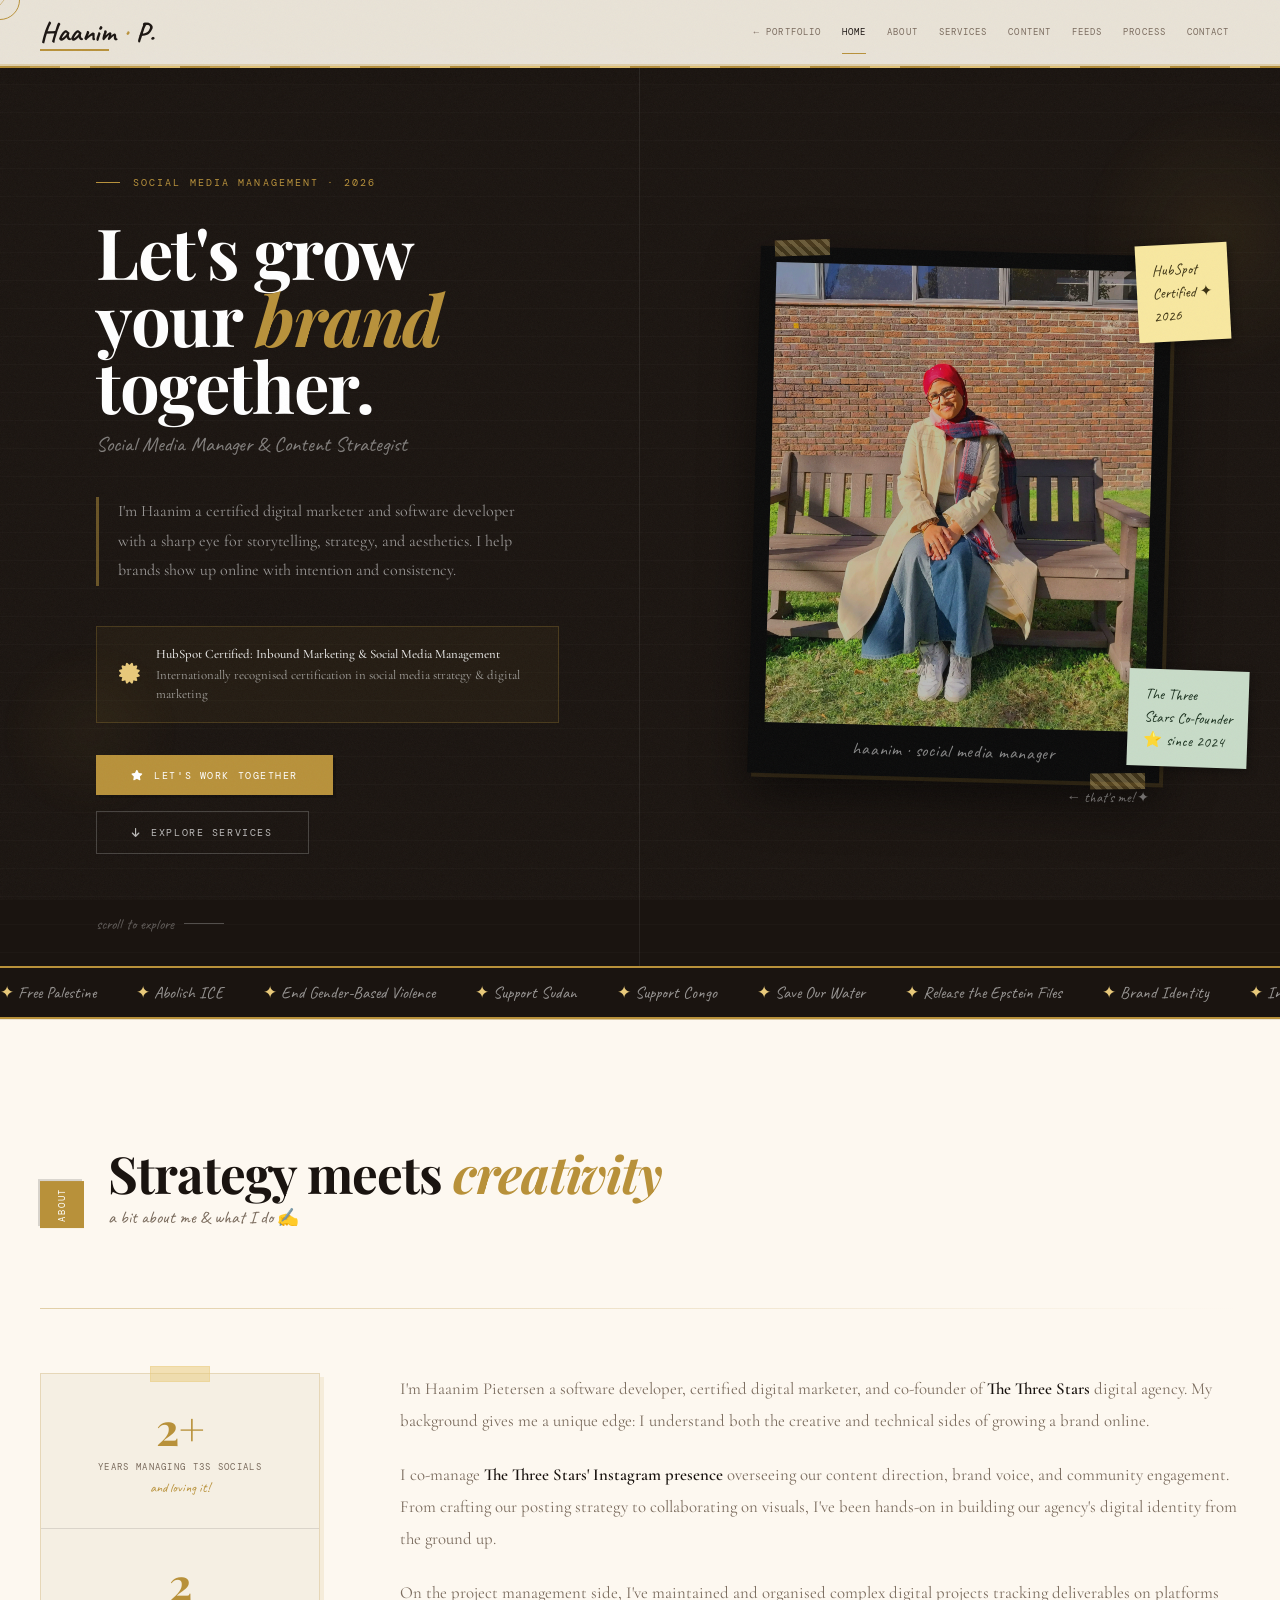
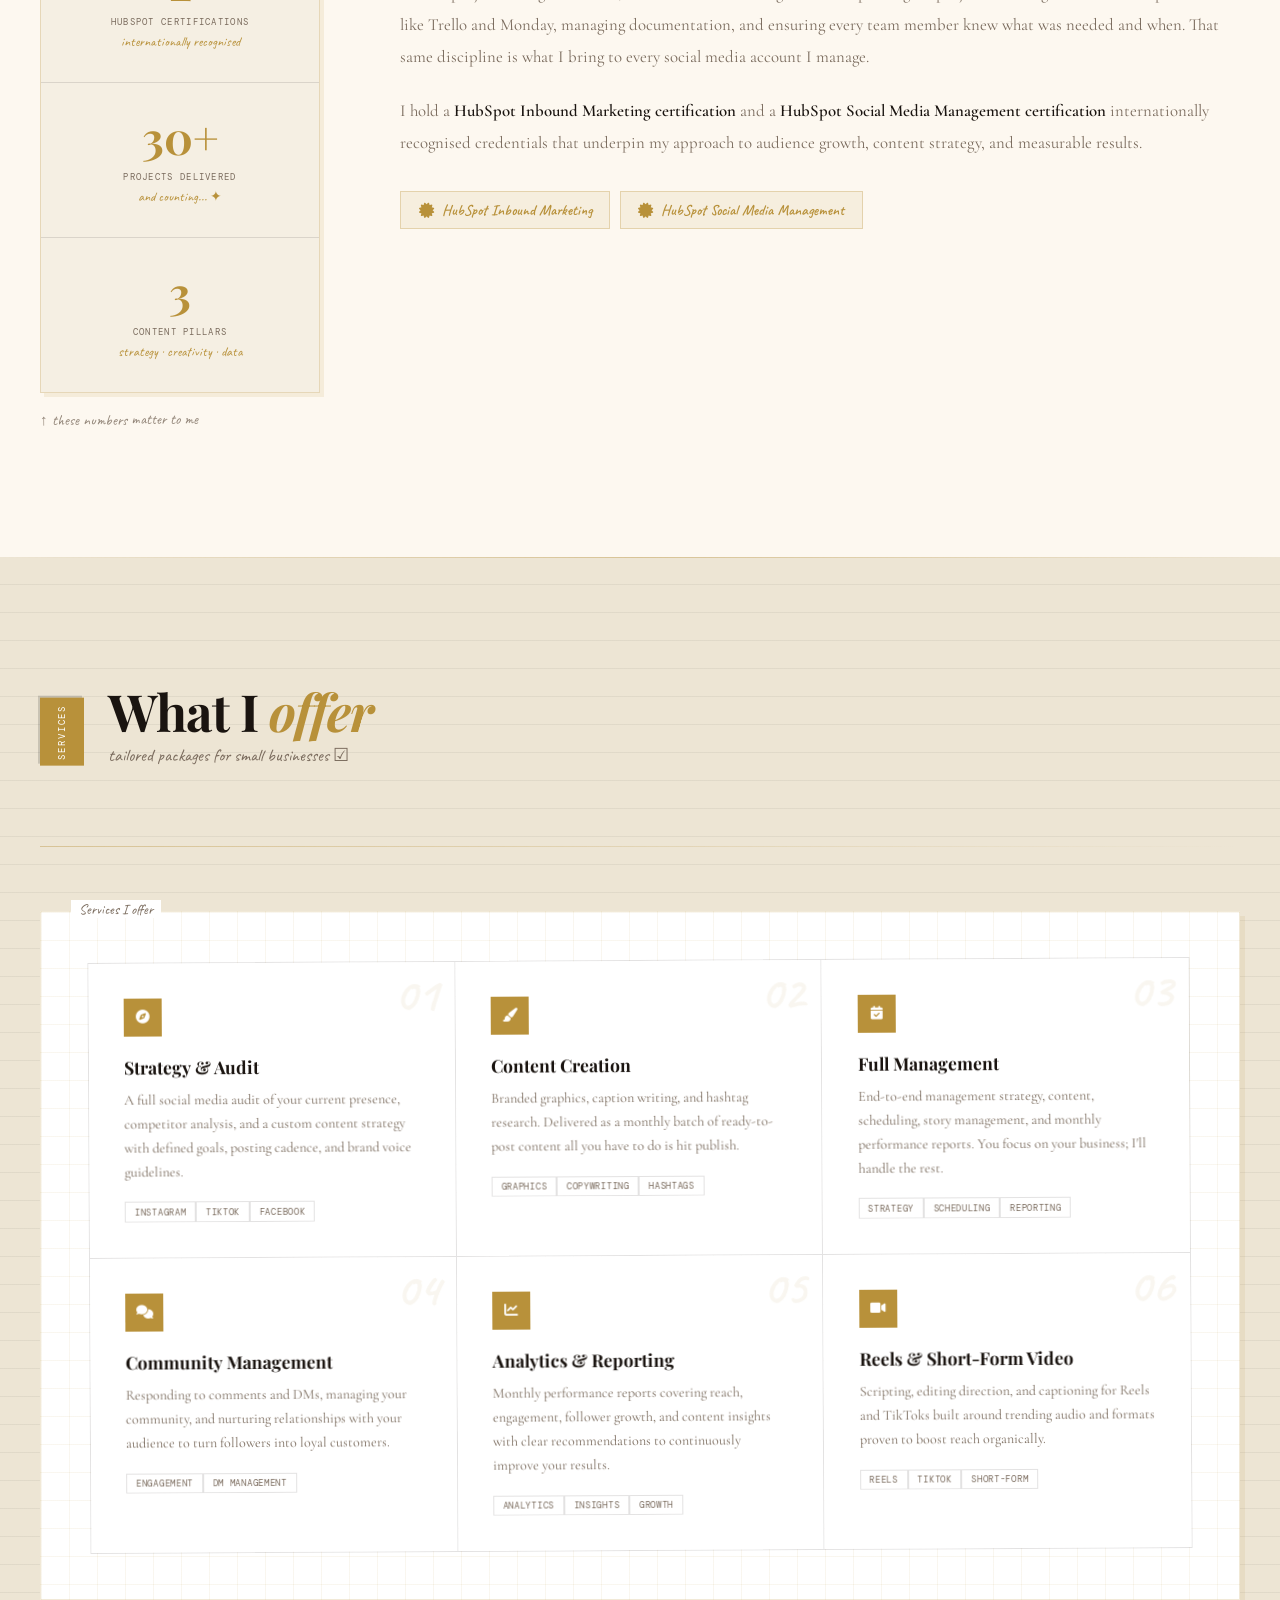
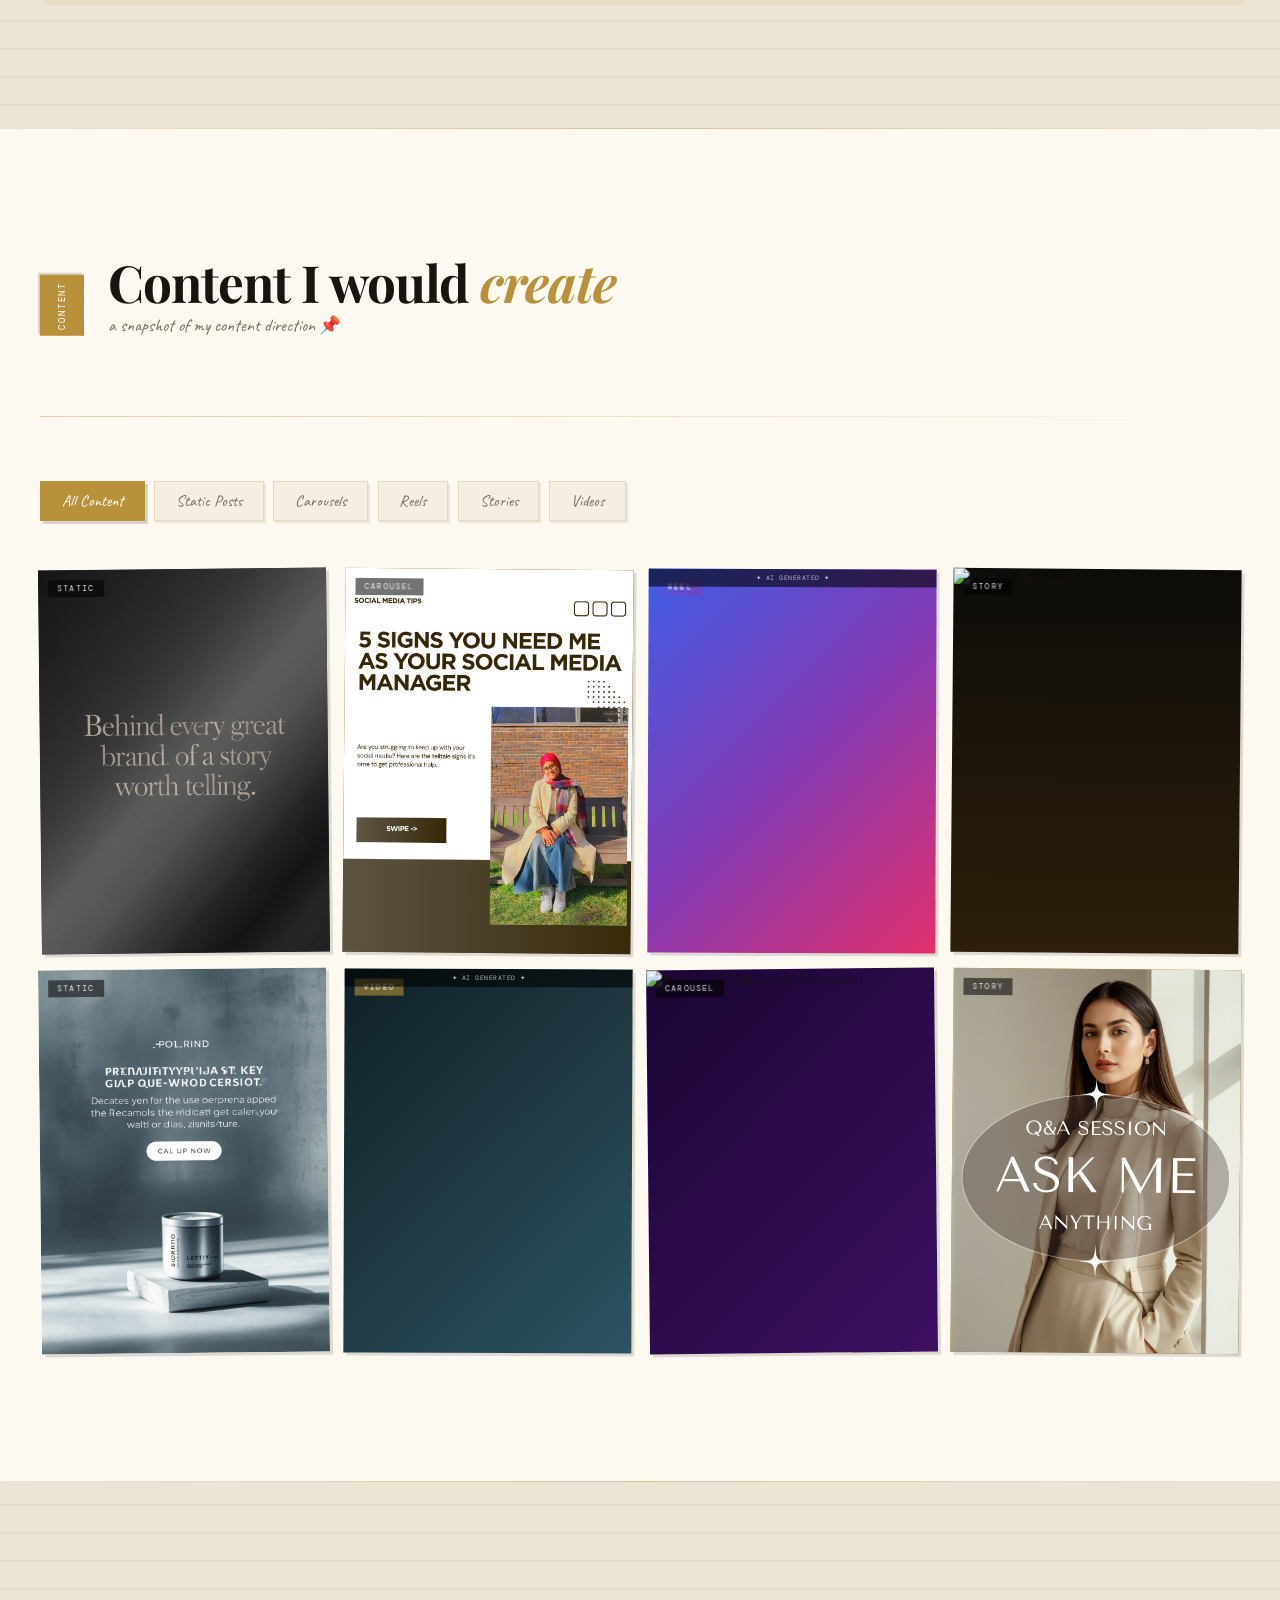
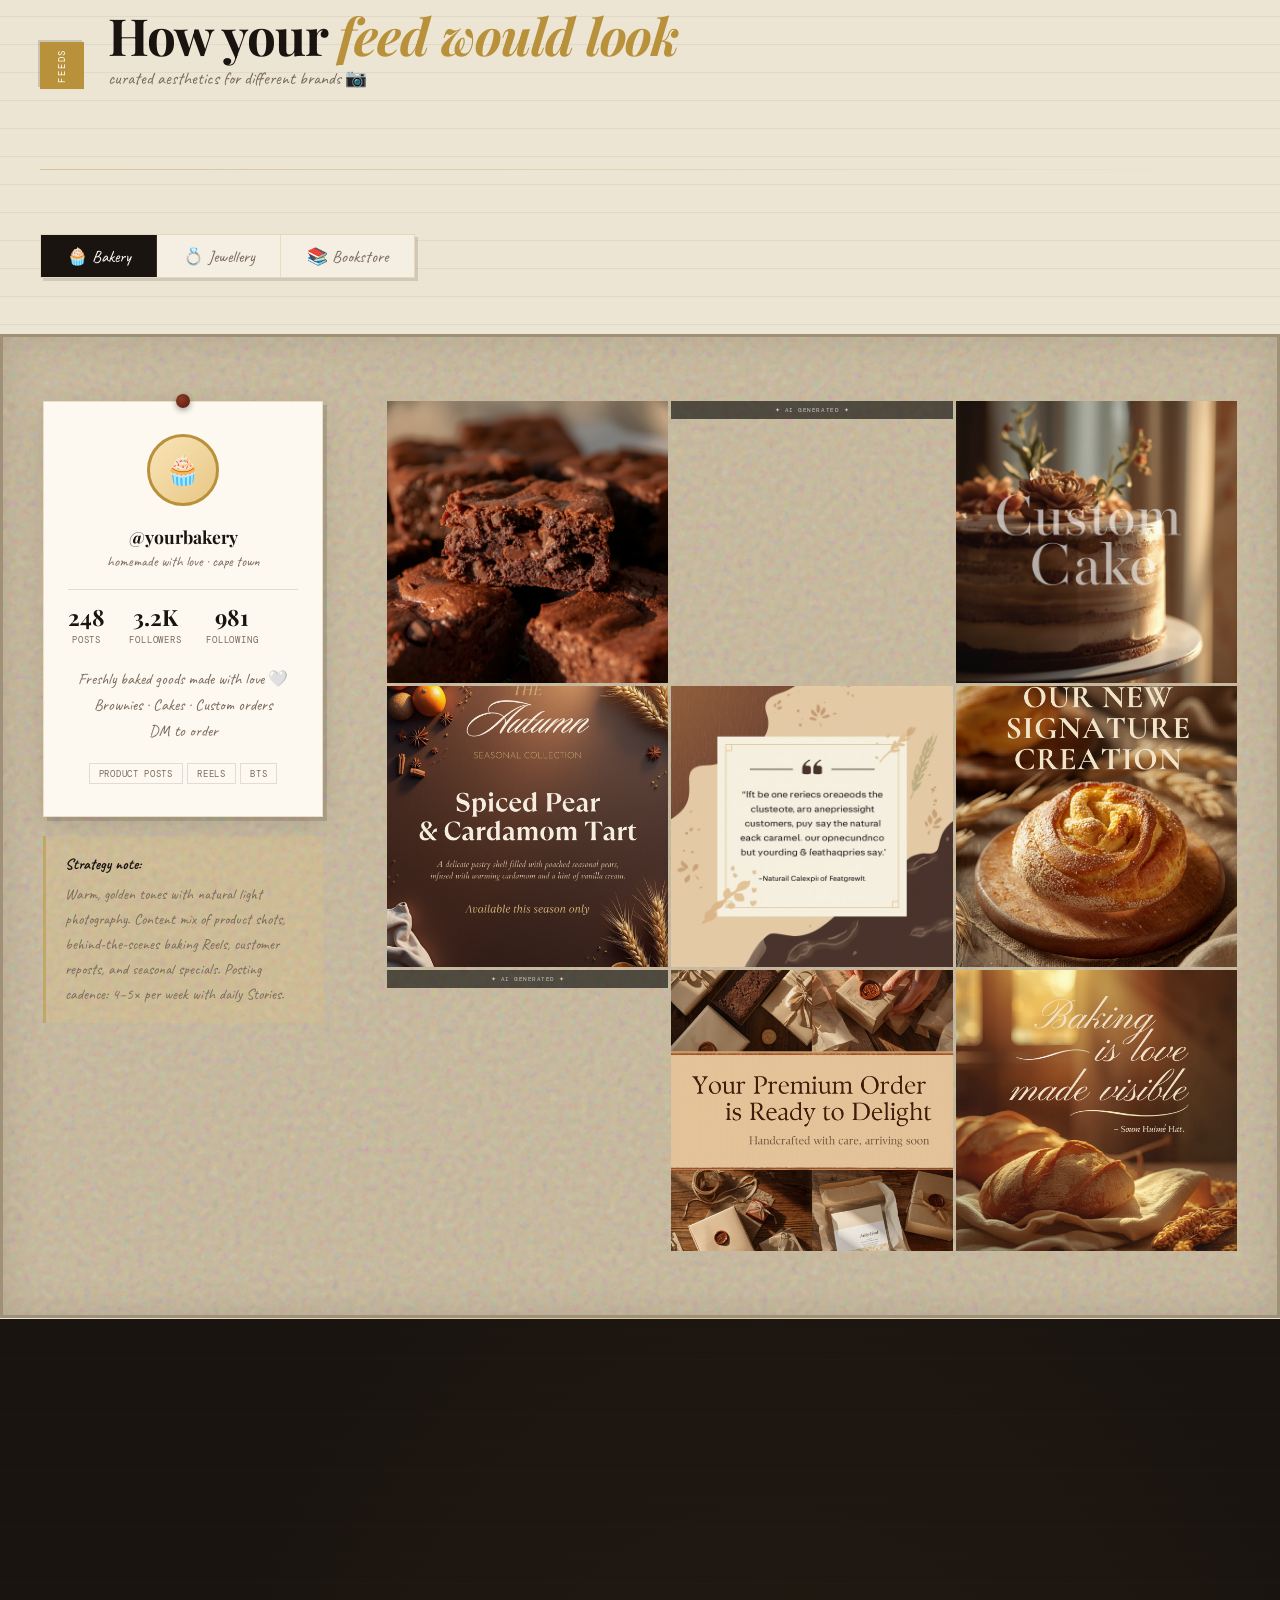
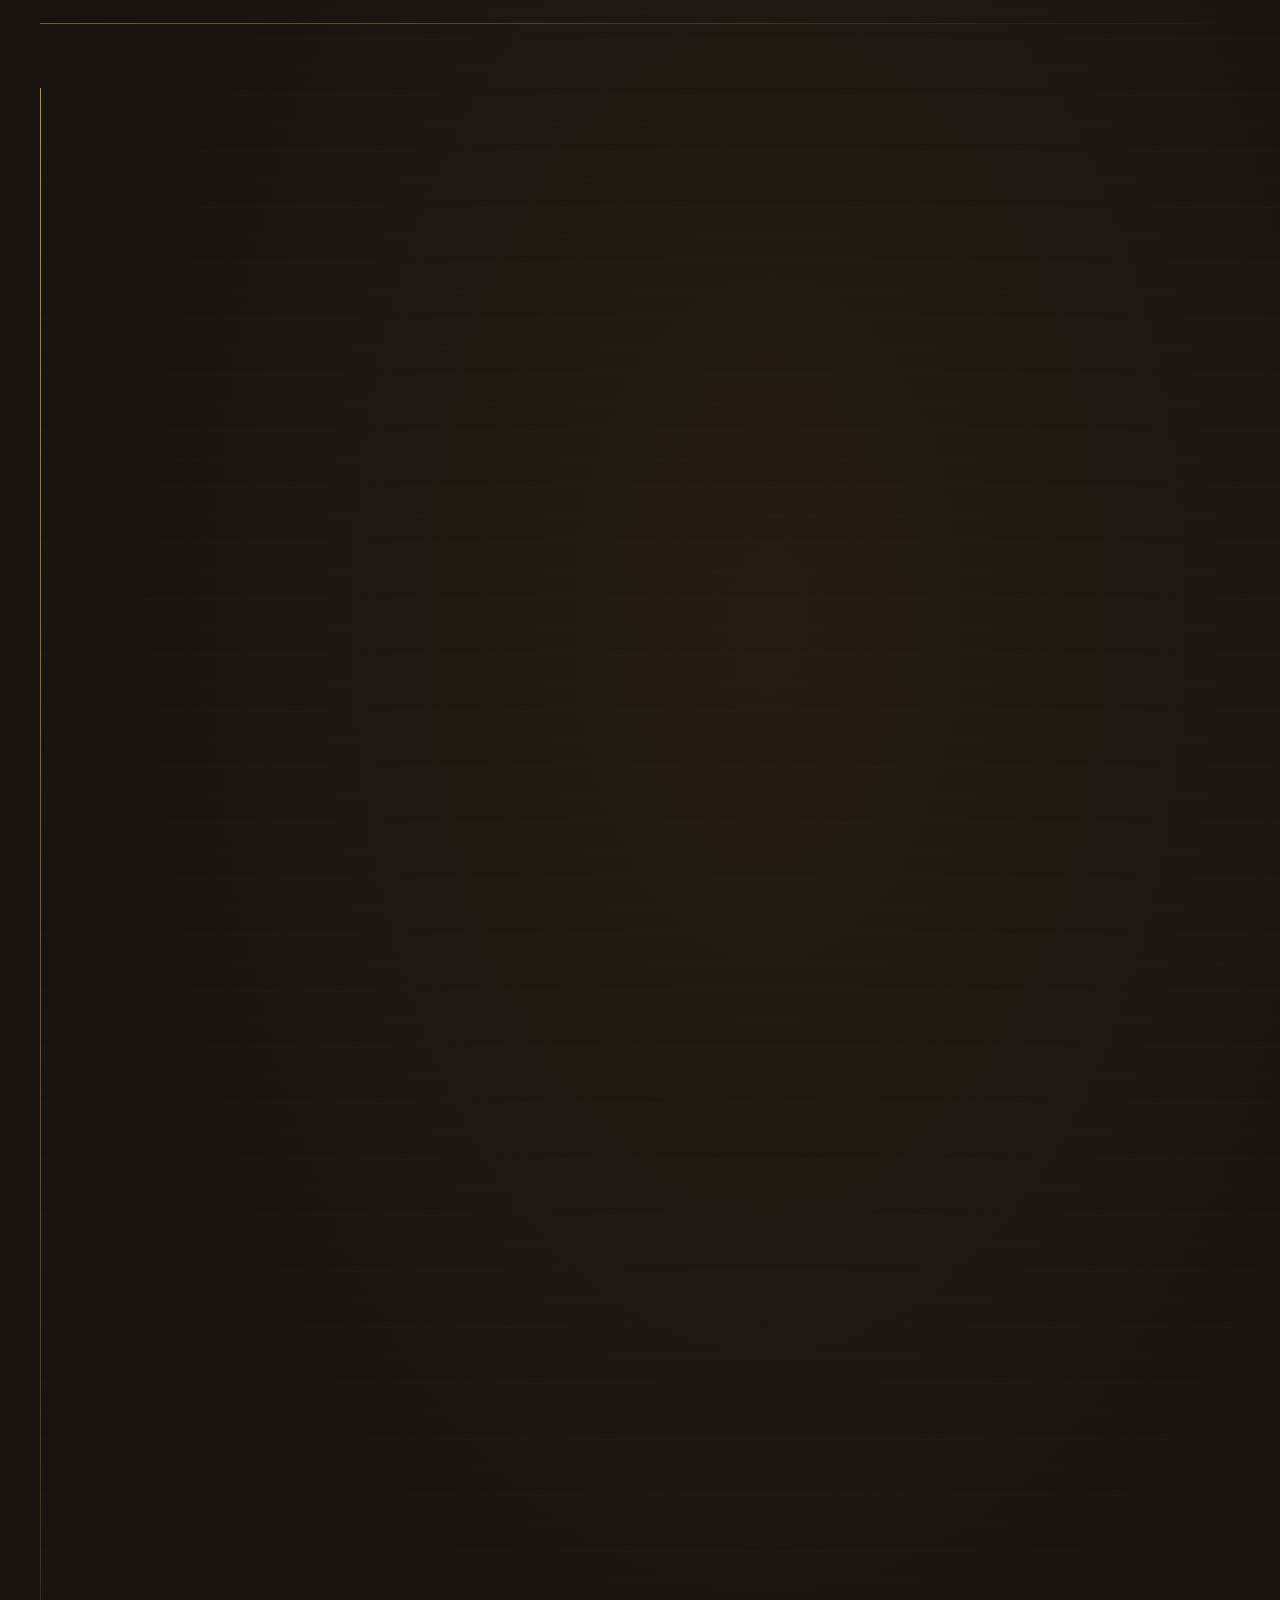
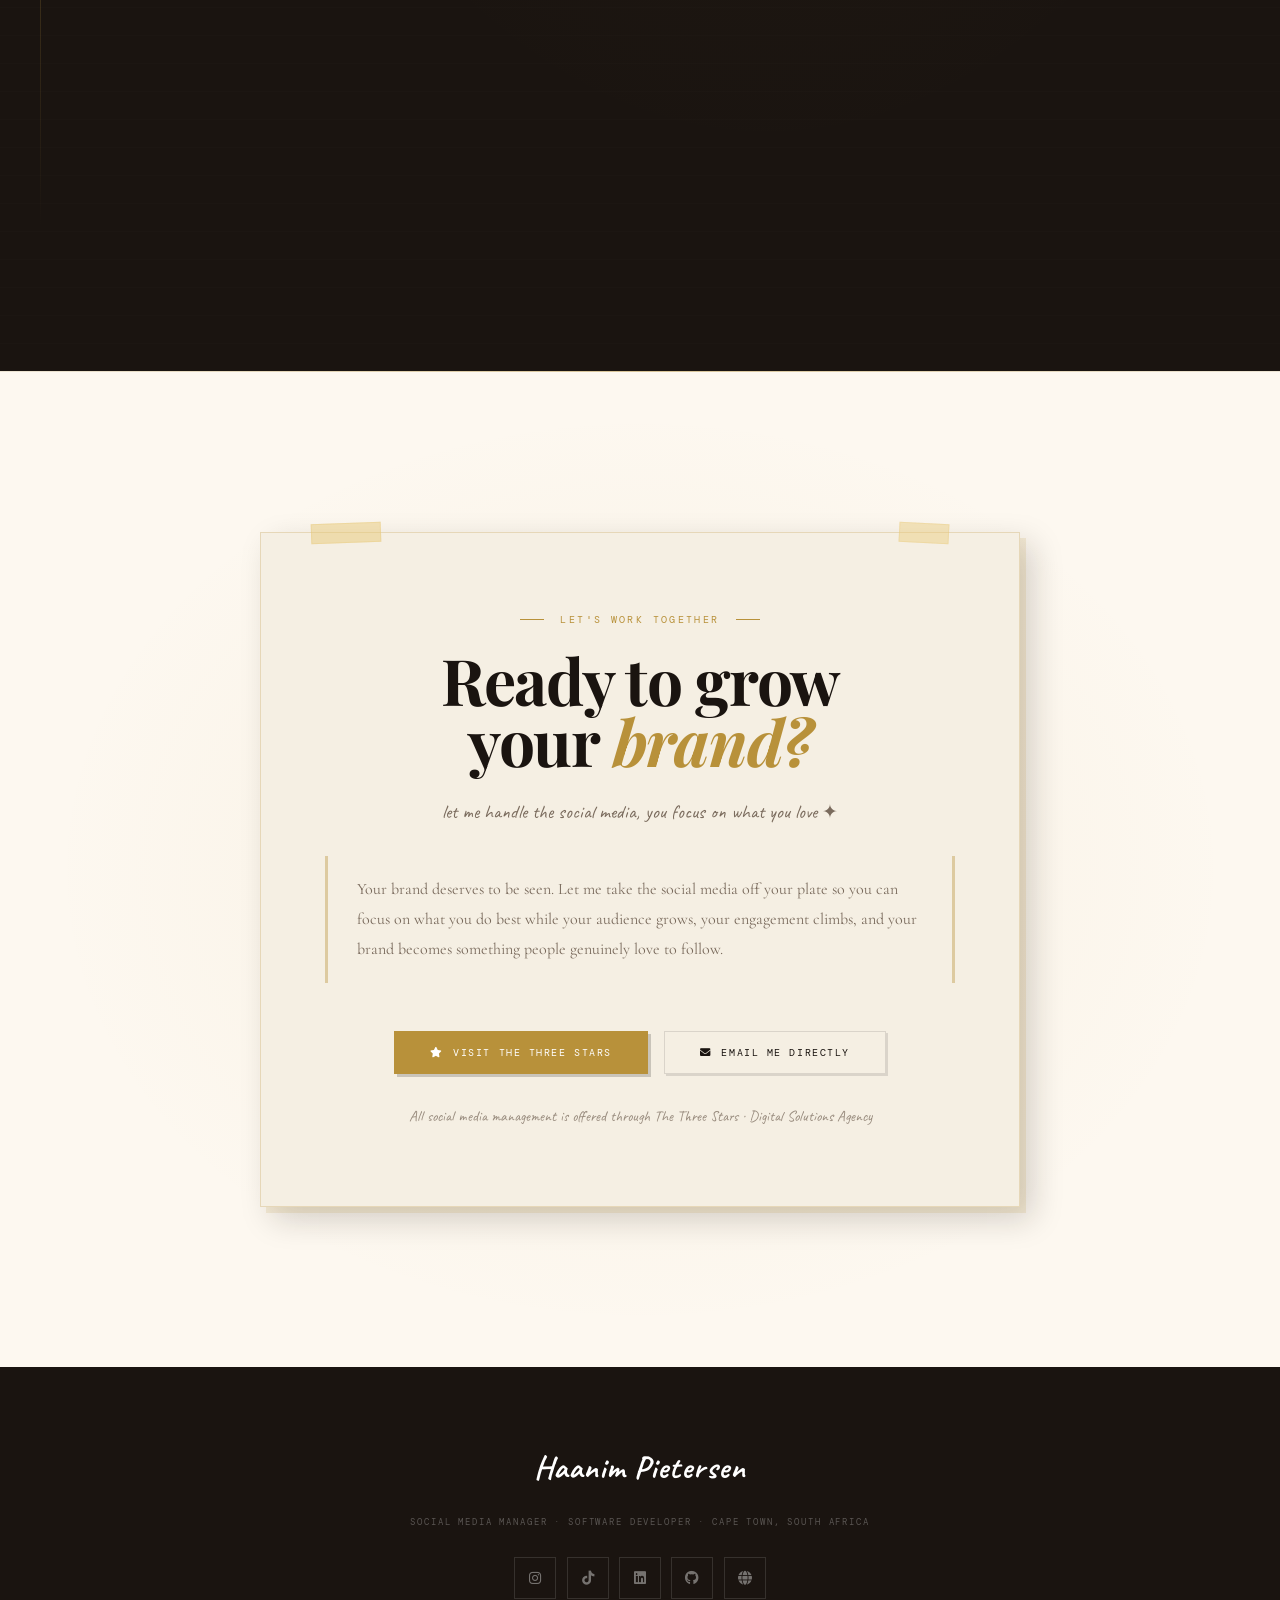
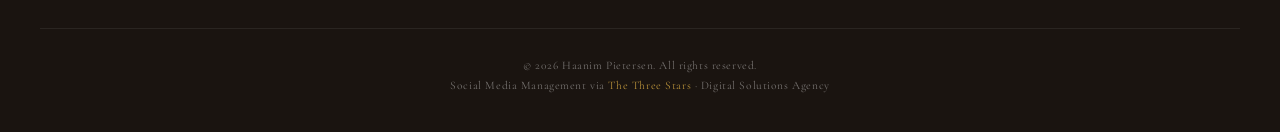
==== commit adb73211: "updates" ====
--- a/social.html
+++ b/social.html
@@ -3,316 +3,742 @@
 <head>
 <meta charset="UTF-8">
 <meta name="viewport" content="width=device-width, initial-scale=1.0">
-<title>Social Media Management Haanim Pietersen</title>
-<link href="https://fonts.googleapis.com/css2?family=Cormorant+Garamond:ital,wght@0,300;0,400;0,500;0,600;1,300;1,400&family=DM+Sans:opsz,wght@9..40,300;9..40,400;9..40,500&family=DM+Mono:wght@300;400&display=swap" rel="stylesheet">
+<title>Social Media Management — Haanim Pietersen</title>
+<link href="https://fonts.googleapis.com/css2?family=Cormorant+Garamond:ital,wght@0,300;0,400;0,500;0,600;1,300;1,400;1,600&family=DM+Mono:wght@300;400&family=Caveat:wght@400;500;600;700&family=Playfair+Display:ital,wght@0,400;0,700;1,400;1,700&display=swap" rel="stylesheet">
 <link href="https://cdnjs.cloudflare.com/ajax/libs/font-awesome/6.0.0/css/all.min.css" rel="stylesheet">
 <style>
+/* ════════════════════════════════════════
+   TOKENS — match index.html
+════════════════════════════════════════ */
 :root {
-  --ink:#0d0c0a;--paper:#f6f1e9;--paper-2:#ede7da;--gold:#b8913a;--gold-light:#d4a853;
-  --muted:#6b6158;--muted-2:#9b9390;--rule:rgba(13,12,10,.1);--rule-2:rgba(13,12,10,.06);
-  --white:#fdfaf4;--dark:#0d0c0a;--dark-2:#161411;
-}
-*,*::before,*::after{margin:0;padding:0;box-sizing:border-box}
-html{scroll-behavior:smooth;font-size:16px}
-body{font-family:'DM Sans',sans-serif;background:var(--paper);color:var(--ink);overflow-x:hidden;-webkit-font-smoothing:antialiased;cursor:none}
-
-/* ═══════════════════════════════════════════
-   SOCIAL MEDIA CURSOR — heart + star theme
-   ═══════════════════════════════════════════ */
-.cursor{position:fixed;pointer-events:none;z-index:99999;transform:translate(-50%,-50%);will-change:transform;transition:transform .1s}
-/* The cursor dot is a tiny gold heart */
-.cursor::before{
-  content:'♡';
-  font-size:18px;
-  color:var(--gold);
-  line-height:1;
+  --ink:       #1a1410;
+  --paper:     #f5efe3;
+  --paper-2:   #ede5d4;
+  --paper-3:   #e8dfc9;
+  --cream:     #fdf8f0;
+  --gold:      #b8913a;
+  --gold-2:    #c9a44d;
+  --gold-light:#e8c97a;
+  --rust:      #8b3a2a;
+  --sage:      #5c7a5e;
+  --dusty:     #7a6b5d;
+  --rule:      rgba(26,20,16,.12);
+  --rule-2:    rgba(26,20,16,.06);
+  --shadow:    rgba(26,20,16,.18);
+}
+
+*,*::before,*::after { margin:0; padding:0; box-sizing:border-box }
+html { scroll-behavior:smooth; font-size:16px }
+body {
+  font-family:'Cormorant Garamond', serif;
+  background:var(--paper-2);
+  color:var(--ink);
+  overflow-x:hidden;
+  -webkit-font-smoothing:antialiased;
+  cursor:none;
+  background-image:linear-gradient(var(--rule-2) 1px, transparent 1px);
+  background-size:100% 28px;
+}
+body::before {
+  content:'';
+  position:fixed; inset:0;
+  pointer-events:none; z-index:9998;
+  opacity:.045;
+  background-image:url("data:image/svg+xml,%3Csvg viewBox='0 0 512 512' xmlns='http://www.w3.org/2000/svg'%3E%3Cfilter id='n'%3E%3CfeTurbulence type='fractalNoise' baseFrequency='0.75' numOctaves='4' stitchTiles='stitch'/%3E%3C/filter%3E%3Crect width='512' height='512' filter='url(%23n)'/%3E%3C/svg%3E");
+  background-size:180px;
+}
+
+/* ════════════════════════════════════════
+   CURSOR — heart theme for social page
+════════════════════════════════════════ */
+.cursor {
+  position:fixed; pointer-events:none; z-index:99999;
+  transform:translate(-50%,-50%);
+  will-change:transform; transition:transform .1s;
+  font-size:16px; line-height:1; color:var(--gold);
+}
+.cursor::before { content:'♡'; display:block; transition:all .2s ease; }
+body.cursor-hover .cursor::before {
+  content:'♥'; font-size:18px;
+  filter:drop-shadow(0 0 5px rgba(184,145,58,.6));
+}
+.cursor-ring {
+  position:fixed; width:40px; height:40px;
+  border:1.5px solid var(--gold); border-radius:50%;
+  pointer-events:none; z-index:99998;
+  transform:translate(-50%,-50%);
+  transition:transform .15s ease, width .3s, height .3s, box-shadow .3s;
+  will-change:transform;
+}
+body.cursor-hover .cursor-ring {
+  width:56px; height:56px;
+  box-shadow:0 0 0 2px var(--gold-light), 0 0 0 4px rgba(184,145,58,.15);
+  border-color:transparent;
+}
+
+/* ════════════════════════════════════════
+   SCROLL PROGRESS
+════════════════════════════════════════ */
+.scroll-progress {
+  position:fixed; top:0; left:0; height:4px;
+  background:repeating-linear-gradient(90deg,var(--gold) 0,var(--gold) 8px,var(--gold-light) 8px,var(--gold-light) 16px);
+  z-index:9999; transition:width .1s linear; width:0%; opacity:.8;
+}
+
+/* ════════════════════════════════════════
+   NAV
+════════════════════════════════════════ */
+nav {
+  position:fixed; top:0; width:100%;
+  z-index:1000; transition:all .4s ease;
+  background:rgba(245,239,227,.95);
+  backdrop-filter:blur(16px);
+  border-bottom:2px solid rgba(184,145,58,.3);
+  box-shadow:0 2px 20px rgba(26,20,16,.08);
+}
+.nav-container {
+  max-width:1320px; margin:0 auto;
+  display:flex; justify-content:space-between; align-items:center;
+  padding:0 2.5rem; height:64px;
+}
+.logo {
+  font-family:'Caveat', cursive;
+  font-size:1.7rem; font-weight:700;
+  color:var(--ink); text-decoration:none; letter-spacing:.02em;
+  position:relative;
+}
+.logo::after {
+  content:''; position:absolute; bottom:-2px; left:0; right:0; height:2px;
+  background:var(--gold); transform:scaleX(.6); transform-origin:left; transition:transform .3s;
+}
+.logo:hover::after { transform:scaleX(1); }
+.logo-dot { color:var(--gold); }
+.nav-links { display:flex; gap:0; list-style:none; }
+.nav-links a {
+  display:block; padding:0 .65rem; height:64px; line-height:64px;
+  font-family:'DM Mono', monospace; font-size:.58rem; letter-spacing:.12em; text-transform:uppercase;
+  text-decoration:none; color:var(--dusty); transition:color .3s; position:relative;
+}
+.nav-links a::after {
+  content:''; position:absolute; bottom:10px; left:.65rem; right:.65rem;
+  height:1px; background:var(--gold); transform:scaleX(0); transition:transform .3s ease;
+}
+.nav-links a:hover, .nav-links a.active { color:var(--ink); }
+.nav-links a:hover::after, .nav-links a.active::after { transform:scaleX(1); }
+.mobile-menu { display:none; cursor:pointer; font-size:1.2rem; color:var(--ink); }
+
+/* ════════════════════════════════════════
+   TICKER
+════════════════════════════════════════ */
+.ticker-wrap {
+  width:100%; overflow:hidden;
+  background:var(--ink); padding:.9rem 0;
+  border-top:2px solid var(--gold); border-bottom:2px solid var(--gold);
+  position:relative; z-index:5;
+}
+.ticker-content {
+  display:flex; gap:2.5rem;
+  animation:ticker 22s linear infinite;
+  will-change:transform; font-family:'Caveat', cursive; font-size:1.05rem;
+}
+.ticker-content:hover { animation-play-state:paused; }
+.ticker-item { white-space:nowrap; color:rgba(255,255,255,.55); transition:color .3s; cursor:pointer; }
+.ticker-item:hover { color:var(--gold-light); }
+.ticker-item::before { content:'✦ '; color:var(--gold-light); }
+@keyframes ticker { 0%{transform:translateX(0%)} 100%{transform:translateX(-50%)} }
+
+/* ════════════════════════════════════════
+   SHARED
+════════════════════════════════════════ */
+.section { padding:8rem 0; position:relative; overflow:hidden; }
+.section.alt { background:var(--cream); }
+.section.dark { background:var(--ink); }
+.wrap { max-width:1320px; margin:0 auto; padding:0 2.5rem; }
+
+.section-header { margin-bottom:5rem; position:relative; display:inline-flex; align-items:flex-end; gap:1.5rem; }
+.section-tab {
+  font-family:'DM Mono', monospace; font-size:.58rem; letter-spacing:.2em; text-transform:uppercase;
+  color:white; background:var(--gold); padding:.4rem 1rem;
+  writing-mode:vertical-rl; transform:rotate(180deg);
+  box-shadow:2px 2px 0 rgba(0,0,0,.15);
+}
+.section-heading {
+  font-family:'Playfair Display', serif; font-size:clamp(2.2rem,4vw,3.2rem);
+  font-weight:700; line-height:1; letter-spacing:-.02em; color:var(--ink);
+}
+.section-heading em { font-style:italic; color:var(--gold); }
+.section-heading-hand {
+  font-family:'Caveat', cursive; font-size:1.1rem; color:var(--dusty);
+  display:block; margin-top:.4rem;
+}
+.section-rule {
+  width:100%; height:1px;
+  background:linear-gradient(90deg, var(--gold), transparent);
+  margin-bottom:4rem; opacity:.4;
+}
+.section-divider { height:1px; background:linear-gradient(90deg,transparent,rgba(184,145,58,.4),transparent); }
+
+/* ════════════════════════════════════════
+   BUTTONS
+════════════════════════════════════════ */
+.btn-gold {
+  padding:.85rem 2.2rem; background:var(--gold); color:white;
+  font-family:'DM Mono', monospace; font-size:.65rem; letter-spacing:.15em; text-transform:uppercase;
+  text-decoration:none; border:none; cursor:none; transition:all .3s;
+  display:inline-flex; align-items:center; gap:.6rem;
+  box-shadow:3px 3px 0 rgba(0,0,0,.18);
+}
+.btn-gold:hover { transform:translate(-2px,-2px); box-shadow:5px 5px 0 rgba(0,0,0,.18); }
+.btn-outline {
+  padding:.85rem 2.2rem; background:transparent; color:var(--ink);
+  font-family:'DM Mono', monospace; font-size:.65rem; letter-spacing:.15em; text-transform:uppercase;
+  text-decoration:none; cursor:none; border:1.5px solid var(--rule); transition:all .3s;
+  display:inline-flex; align-items:center; gap:.6rem; box-shadow:2px 2px 0 var(--rule);
+}
+.btn-outline:hover {
+  border-color:var(--gold); color:var(--gold);
+  box-shadow:3px 3px 0 rgba(184,145,58,.3); transform:translate(-2px,-2px);
+}
+.btn-t3s {
+  padding:.85rem 2.2rem; background:var(--gold); color:white;
+  font-family:'DM Mono', monospace; font-size:.65rem; letter-spacing:.15em; text-transform:uppercase;
+  text-decoration:none; cursor:none; border:1px solid var(--gold); transition:all .3s;
+  display:inline-flex; align-items:center; gap:.6rem; box-shadow:3px 3px 0 rgba(0,0,0,.18);
+}
+.btn-t3s:hover { transform:translate(-2px,-2px); box-shadow:5px 5px 0 rgba(0,0,0,.2); }
+
+/* tags */
+.tag {
+  font-family:'DM Mono', monospace; font-size:.55rem; letter-spacing:.08em; text-transform:uppercase;
+  padding:.2rem .55rem; border:1px solid var(--rule); color:var(--dusty);
+  transition:all .25s; cursor:none; display:inline-block;
+}
+.tag:hover { border-color:var(--gold); color:var(--gold); }
+
+/* ════════════════════════════════════════
+   REVEAL
+════════════════════════════════════════ */
+.reveal {
+  opacity:0; transform:translateY(28px) rotate(.5deg);
+  transition:opacity .9s ease, transform .9s cubic-bezier(0.23,1,0.32,1);
+}
+.reveal.in-view { opacity:1; transform:translateY(0) rotate(0deg); }
+.reveal-left {
+  opacity:0; transform:translateX(-28px);
+  transition:opacity .9s ease, transform .9s cubic-bezier(0.23,1,0.32,1);
+}
+.reveal-left.in-view { opacity:1; transform:translateX(0); }
+.reveal-right {
+  opacity:0; transform:translateX(28px);
+  transition:opacity .9s ease, transform .9s cubic-bezier(0.23,1,0.32,1);
+}
+.reveal-right.in-view { opacity:1; transform:translateX(0); }
+
+/* ════════════════════════════════════════
+   HERO — dark, editorial, with polaroid
+════════════════════════════════════════ */
+.hero {
+  min-height:100vh; padding-top:64px;
+  background:var(--ink); position:relative; overflow:hidden;
+  display:grid; grid-template-columns:1fr 1fr;
+}
+.hero::before {
+  content:''; position:absolute; inset:0;
+  background:radial-gradient(ellipse at 30% 60%,rgba(184,145,58,.1) 0%,transparent 60%);
+  pointer-events:none; z-index:0;
+  background-image:linear-gradient(rgba(255,255,255,.015) 1px, transparent 1px);
+  background-size:100% 28px;
+}
+/* gold accent strip on top */
+.hero::after {
+  content:''; position:absolute; top:64px; left:0; right:0; height:4px;
+  background:repeating-linear-gradient(90deg,var(--gold) 0,var(--gold) 30px,var(--gold-2) 30px,var(--gold-2) 60px,var(--gold-light) 60px,var(--gold-light) 90px);
+  z-index:2;
+}
+
+.hero-left {
+  display:flex; flex-direction:column; justify-content:center;
+  padding:7rem 5rem 7rem 6rem;
+  border-right:1px solid rgba(255,255,255,.07);
+  position:relative; z-index:1;
+}
+.hero-eyebrow {
+  font-family:'DM Mono', monospace; font-size:.6rem; letter-spacing:.22em; text-transform:uppercase;
+  color:var(--gold); margin-bottom:1.8rem; display:flex; align-items:center; gap:.8rem;
+  opacity:0; animation:fadeUp .7s .3s ease forwards;
+}
+.hero-eyebrow::before { content:''; display:inline-block; width:24px; height:1px; background:var(--gold); }
+.hero-name {
+  font-family:'Playfair Display', serif;
+  font-size:clamp(3rem,5.5vw,5rem); font-weight:700;
+  line-height:.95; letter-spacing:-.02em; color:white;
+  margin-bottom:.3rem; opacity:0; animation:fadeUp .8s .45s ease forwards;
+}
+.hero-name em { font-style:italic; color:var(--gold); }
+.hero-title {
+  font-family:'Caveat', cursive; font-size:1.3rem; color:rgba(255,255,255,.45);
+  margin-bottom:2.5rem; margin-top:.5rem;
+  opacity:0; animation:fadeUp .7s .6s ease forwards;
+}
+.hero-desc {
+  font-size:1rem; line-height:1.85; color:rgba(255,255,255,.55);
+  max-width:440px; margin-bottom:2.5rem;
+  border-left:3px solid rgba(184,145,58,.5); padding-left:1.2rem;
+  opacity:0; animation:fadeUp .7s .75s ease forwards;
+}
+.hero-cert {
+  display:flex; align-items:center; gap:1rem;
+  padding:1.1rem 1.4rem;
+  border:1px solid rgba(184,145,58,.25); background:rgba(184,145,58,.06);
+  margin-bottom:2rem;
+  opacity:0; animation:fadeUp .7s .9s ease forwards;
+}
+.hero-cert i { font-size:1.3rem; color:var(--gold-light); }
+.hero-cert-text { font-size:.8rem; color:rgba(255,255,255,.6); line-height:1.5; }
+.hero-cert-text strong { display:block; color:rgba(255,255,255,.9); font-weight:500; margin-bottom:.15rem; }
+.hero-actions {
+  display:flex; gap:1rem; flex-wrap:wrap;
+  opacity:0; animation:fadeUp .7s 1.05s ease forwards;
+}
+.hero-scroll {
+  position:absolute; bottom:2rem; left:6rem;
+  font-family:'Caveat', cursive; font-size:.95rem; color:rgba(255,255,255,.3);
+  display:flex; align-items:center; gap:.6rem;
+  opacity:0; animation:fadeUp .7s 1.3s ease forwards;
+}
+.hero-scroll-line { width:40px; height:1px; background:rgba(255,255,255,.25); position:relative; overflow:hidden; }
+.hero-scroll-line::after { content:''; position:absolute; top:0; left:-100%; width:100%; height:100%; background:var(--gold); animation:scanLine 2s ease infinite; }
+@keyframes scanLine { 0%{left:-100%} 100%{left:100%} }
+@keyframes fadeUp { from{opacity:0;transform:translateY(24px)} to{opacity:1;transform:translateY(0)} }
+
+/* hero right — polaroid on dark bg */
+.hero-right { position:relative; overflow:hidden; display:flex; align-items:center; justify-content:center; padding:4rem 3rem; }
+.hero-right-img-wrap {
+  position:relative; transform:rotate(1.5deg);
+  transition:transform .4s ease; display:inline-block;
+}
+.hero-right-img-wrap:hover { transform:rotate(0deg) scale(1.02); }
+.polaroid-dark {
+  background:#0a0a0a; padding:1rem 1rem .8rem;
+  box-shadow:4px 4px 0 rgba(184,145,58,.15), 0 20px 50px rgba(0,0,0,.6);
+}
+.polaroid-dark img {
+  width:380px; max-width:100%; height:460px;
+  object-fit:cover; object-position:top center;
   display:block;
-  transition:all .2s ease;
-}
-/* On hover, heart fills */
-body.cursor-hover .cursor::before{
-  content:'♥';
-  color:var(--gold);
-  font-size:20px;
-  filter:drop-shadow(0 0 6px rgba(184,145,58,.6));
-}
-/* The trailing ring becomes a rounded circle (like an Instagram story ring) */
-.cursor-ring{
-  position:fixed;
-  width:44px;
-  height:44px;
-  border:2px solid var(--gold);
-  border-radius:50%;
-  pointer-events:none;
-  z-index:99998;
-  transform:translate(-50%,-50%);
-  transition:transform .15s ease,width .3s,height .3s,border-color .3s,background .3s,border-radius .3s;
-  will-change:transform;
-  background:rgba(184,145,58,.02);
-}
-/* On hover: ring pulses slightly and gets a gradient Instagram-style border */
-body.cursor-hover .cursor-ring{
-  width:60px;
-  height:60px;
-  border-color:transparent;
-  background:transparent;
-  outline:none;
-  box-shadow:0 0 0 2px var(--gold-light), 0 0 0 4px rgba(184,145,58,.2);
-}
-
-/* GRAIN */
-body::after{content:'';position:fixed;inset:0;pointer-events:none;z-index:9990;opacity:.025;background-image:url("data:image/svg+xml,%3Csvg viewBox='0 0 512 512' xmlns='http://www.w3.org/2000/svg'%3E%3Cfilter id='n'%3E%3CfeTurbulence type='fractalNoise' baseFrequency='0.8' numOctaves='4' stitchTiles='stitch'/%3E%3C/filter%3E%3Crect width='512' height='512' filter='url(%23n)'/%3E%3C/svg%3E");background-size:180px}
-
-/* SCROLL PROGRESS */
-.scroll-progress{position:fixed;top:0;left:0;height:2px;background:linear-gradient(90deg,var(--gold),var(--gold-light));z-index:9999;transition:width .1s linear;width:0%}
-
-/* NAV */
-nav{position:fixed;top:0;width:100%;z-index:1000;transition:all .4s ease;background:rgba(246,241,233,.96);backdrop-filter:blur(20px);-webkit-backdrop-filter:blur(20px);border-bottom:1px solid var(--rule);box-shadow:0 2px 24px rgba(13,12,10,.06)}
-.nav-container{max-width:1400px;margin:0 auto;display:flex;justify-content:space-between;align-items:center;padding:0 3rem;height:68px}
-.logo{font-family:'Cormorant Garamond',serif;font-weight:500;font-size:1.2rem;letter-spacing:.05em;color:var(--ink);text-decoration:none;display:flex;align-items:center;gap:.5rem}
-.logo-dot{color:var(--gold)}
-.nav-right{display:flex;align-items:center;gap:1.5rem}
-.nav-back{font-size:.63rem;letter-spacing:.16em;text-transform:uppercase;font-weight:500;color:var(--muted);text-decoration:none;display:flex;align-items:center;gap:.5rem;transition:color .3s;cursor:none}
-.nav-back:hover{color:var(--gold)}
-.nav-badge{font-family:'DM Mono',monospace;font-size:.58rem;letter-spacing:.12em;text-transform:uppercase;color:var(--gold);background:rgba(184,145,58,.1);border:1px solid rgba(184,145,58,.25);padding:.3rem .8rem}
-
-/* TICKER WRAP */
-.ticker-wrap{width:100%;overflow:hidden;background:var(--ink);padding:1.2rem 0;border-top:1px solid rgba(255,255,255,.1);border-bottom:1px solid rgba(255,255,255,.1);position:relative;z-index:1}
-.ticker-content{display:flex;gap:3rem;animation:scroll-ticker 25s linear infinite;will-change:transform;font-size:clamp(.85rem,2vw,1.3rem)}
-.ticker-content:hover{animation-play-state:paused}
-.ticker-item{white-space:nowrap;font-family:'Cormorant Garamond',serif;font-weight:400;color:rgba(255,255,255,.5);letter-spacing:.04em;transition:color .3s;cursor:pointer}
-.ticker-item:hover{color:var(--gold-light)}
-.ticker-item::before{content:'• ';color:var(--gold-light);margin-right:.5rem}
-@keyframes scroll-ticker{0%{transform:translateX(0%)}100%{transform:translateX(-50%)}}
-
-/* SECTION DIVIDER */
-.section-divider{height:1px;background:linear-gradient(90deg,transparent,var(--gold),transparent);opacity:.3}
-
-/* SHARED */
-.section{padding:9rem 0;position:relative}
-.section.alt{background:var(--paper-2)}
-.section.dark{background:var(--dark);color:var(--white)}
-.wrap{max-width:1400px;margin:0 auto;padding:0 3rem}
-.section-label{font-family:'DM Mono',monospace;font-size:.63rem;letter-spacing:.24em;text-transform:uppercase;color:var(--gold);margin-bottom:1.4rem;display:flex;align-items:center;gap:1rem}
-.section-label::after{content:'';display:inline-block;width:36px;height:1px;background:linear-gradient(90deg,var(--gold),transparent)}
-.section-label.light{color:var(--gold-light)}
-.section-label.light::after{background:linear-gradient(90deg,var(--gold-light),transparent)}
-.section-heading{font-family:'Cormorant Garamond',serif;font-size:clamp(2.4rem,4.5vw,3.5rem);font-weight:400;line-height:1.05;letter-spacing:-.025em}
-.section-heading em{font-style:italic;color:var(--gold)}
-.section-sub{font-size:.9rem;color:var(--muted);line-height:1.75;font-weight:300;max-width:540px;margin-top:1.3rem}
-
-/* REVEAL */
-.reveal{opacity:0;transform:perspective(1000px) rotateX(12deg) translateY(36px);transition:opacity .9s ease,transform .9s cubic-bezier(0.23,1,0.32,1)}
-.reveal.in-view{opacity:1;transform:perspective(1000px) rotateX(0deg) translateY(0)}
-.reveal-left{opacity:0;transform:perspective(1000px) rotateY(15deg) translateX(-40px);transition:opacity .9s ease,transform .9s cubic-bezier(0.23,1,0.32,1)}
-.reveal-left.in-view{opacity:1;transform:perspective(1000px) rotateY(0deg) translateX(0)}
-.reveal-right{opacity:0;transform:perspective(1000px) rotateY(-15deg) translateX(40px);transition:opacity .9s ease,transform .9s cubic-bezier(0.23,1,0.32,1)}
-.reveal-right.in-view{opacity:1;transform:perspective(1000px) rotateY(0deg) translateX(0)}
-
-/* BUTTONS */
-.btn-gold{padding:.9rem 2.4rem;background:var(--gold);color:var(--white);font-size:.7rem;font-weight:500;letter-spacing:.16em;text-transform:uppercase;text-decoration:none;border:1px solid var(--gold);cursor:none;transition:all .3s;display:inline-flex;align-items:center;gap:.6rem;font-family:'DM Sans',sans-serif;position:relative;overflow:hidden}
-.btn-gold::before{content:'';position:absolute;inset:0;background:rgba(255,255,255,.1);transform:translateX(-100%);transition:transform .4s ease}
-.btn-gold:hover::before{transform:translateX(0)}
-.btn-gold:hover{transform:translateY(-3px);box-shadow:0 16px 40px rgba(184,145,58,.35)}
-.btn-outline{padding:.9rem 2.4rem;background:transparent;color:var(--ink);font-size:.7rem;font-weight:500;letter-spacing:.16em;text-transform:uppercase;text-decoration:none;border:1px solid var(--rule);cursor:none;transition:all .3s;display:inline-flex;align-items:center;gap:.6rem}
-.btn-outline:hover{border-color:var(--gold);color:var(--gold);transform:translateY(-3px);box-shadow:0 12px 30px rgba(184,145,58,.15)}
-
-/* TAGS */
-.tag{font-family:'DM Mono',monospace;font-size:.58rem;letter-spacing:.1em;padding:.22rem .65rem;border:1px solid var(--rule);color:var(--muted);text-transform:uppercase;transition:all .3s;cursor:none;display:inline-block}
-.tag:hover{border-color:var(--gold);color:var(--gold)}
-
-/* HERO */
-.hero{min-height:100vh;padding-top:68px;display:grid;grid-template-columns:1fr 1fr;position:relative;overflow:hidden;background:var(--dark)}
-.hero::before{content:'';position:absolute;inset:0;background:radial-gradient(ellipse at 30% 60%,rgba(184,145,58,.1) 0%,transparent 60%);pointer-events:none;z-index:0}
-.hero-left{display:flex;flex-direction:column;justify-content:center;padding:7rem 5rem 7rem 6rem;border-right:1px solid rgba(255,255,255,.07);position:relative;z-index:1}
-.hero-eyebrow{font-family:'DM Mono',monospace;font-size:.65rem;letter-spacing:.24em;text-transform:uppercase;color:var(--gold);margin-bottom:2.2rem;display:flex;align-items:center;gap:1rem;opacity:0;animation:fadeSlideUp .8s .3s ease forwards}
-.hero-eyebrow::before{content:'';display:inline-block;width:36px;height:1px;background:linear-gradient(90deg,transparent,var(--gold))}
-.hero-name{font-family:'Cormorant Garamond',serif;font-size:clamp(3rem,5.5vw,5rem);font-weight:300;line-height:.95;letter-spacing:-.03em;color:var(--white);margin-bottom:.4rem;opacity:0;animation:fadeSlideUp .9s .5s ease forwards}
-.hero-name em{font-style:italic;color:var(--gold)}
-.hero-title{font-family:'Cormorant Garamond',serif;font-size:clamp(1rem,2vw,1.3rem);font-weight:400;font-style:italic;color:rgba(255,255,255,.45);margin-bottom:2.8rem;margin-top:.6rem;opacity:0;animation:fadeSlideUp .8s .7s ease forwards}
-.hero-desc{font-size:.91rem;line-height:1.9;color:rgba(255,255,255,.55);max-width:450px;margin-bottom:3.5rem;font-weight:300;border-left:2px solid rgba(184,145,58,.5);padding-left:1.5rem;opacity:0;animation:fadeSlideUp .8s .9s ease forwards}
-.hero-actions{display:flex;gap:1rem;flex-wrap:wrap;opacity:0;animation:fadeSlideUp .8s 1.1s ease forwards}
-.hero-cert{display:flex;align-items:center;gap:1rem;margin-top:2.5rem;padding:1.2rem 1.5rem;border:1px solid rgba(184,145,58,.25);background:rgba(184,145,58,.05);opacity:0;animation:fadeSlideUp .8s 1.3s ease forwards}
-.hero-cert i{font-size:1.4rem;color:var(--gold-light)}
-.hero-cert-text{font-size:.78rem;color:rgba(255,255,255,.6);font-weight:300;line-height:1.5}
-.hero-cert-text strong{display:block;color:rgba(255,255,255,.9);font-weight:500;font-size:.82rem;margin-bottom:.2rem}
-.hero-right{position:relative;overflow:hidden}
-.hero-right img{width:100%;height:100%;object-fit:cover;object-position:top center;filter:grayscale(8%) contrast(1.05) brightness(.85);transition:transform .8s ease}
-.hero-right:hover img{transform:scale(1.03)}
-.hero-right-overlay{position:absolute;inset:0;background:linear-gradient(135deg,rgba(13,12,10,.4) 0%,transparent 60%)}
-.hero-scroll{position:absolute;bottom:2.5rem;left:6rem;font-size:.6rem;letter-spacing:.22em;text-transform:uppercase;color:rgba(255,255,255,.35);display:flex;align-items:center;gap:.75rem;font-family:'DM Mono',monospace;opacity:0;animation:fadeSlideUp .8s 1.5s ease forwards}
-.hero-scroll-line{width:48px;height:1px;background:rgba(255,255,255,.3);position:relative;overflow:hidden}
-.hero-scroll-line::after{content:'';position:absolute;top:0;left:-100%;width:100%;height:100%;background:var(--gold);animation:scanLine 2s ease infinite}
-@keyframes scanLine{0%{left:-100%}100%{left:100%}}
-@keyframes fadeSlideUp{from{opacity:0;transform:translateY(30px)}to{opacity:1;transform:translateY(0)}}
-.float-orb{position:absolute;border-radius:50%;pointer-events:none;filter:blur(1px)}
-.float-orb-1{width:320px;height:320px;background:radial-gradient(circle,rgba(184,145,58,.1),transparent 70%);top:10%;right:-100px;animation:floatOrb 8s ease-in-out infinite}
-.float-orb-2{width:200px;height:200px;background:radial-gradient(circle,rgba(184,145,58,.07),transparent 70%);bottom:20%;left:5%;animation:floatOrb 6s ease-in-out infinite reverse}
-@keyframes floatOrb{0%,100%{transform:translateY(0) rotate(0)}50%{transform:translateY(-30px) rotate(180deg)}}
-
-/* ABOUT */
-.about-grid{display:grid;grid-template-columns:1fr 1.7fr;gap:7rem;align-items:start;margin-top:5rem}
-.stat-cluster{display:grid;grid-template-columns:1fr 1fr;gap:1px;background:var(--rule);border:1px solid var(--rule)}
-.stat-cell{padding:2.8rem 1.5rem;background:var(--white);text-align:center;transition:all .4s cubic-bezier(0.23,1,0.32,1);position:relative;overflow:hidden;cursor:none}
-.stat-cell::before{content:'';position:absolute;bottom:0;left:0;right:0;height:2px;background:var(--gold);transform:scaleX(0);transition:transform .4s ease}
-.stat-cell:hover{background:var(--paper);transform:perspective(600px) rotateX(-8deg) translateY(-4px);box-shadow:0 20px 40px rgba(184,145,58,.15)}
-.stat-cell:hover::before{transform:scaleX(1)}
-.stat-num{font-family:'Cormorant Garamond',serif;font-size:3.2rem;font-weight:300;color:var(--gold);line-height:1;display:block;margin-bottom:.5rem}
-.stat-name{font-size:.63rem;letter-spacing:.16em;text-transform:uppercase;color:var(--muted);font-weight:500}
-.about-text p{font-size:.93rem;line-height:1.9;color:var(--muted);margin-bottom:1.5rem;font-weight:300}
-.cert-badges{display:flex;flex-wrap:wrap;gap:.6rem;margin-top:2rem}
-.cert-badge{display:inline-flex;align-items:center;gap:.5rem;background:rgba(184,145,58,.08);border:1px solid rgba(184,145,58,.25);color:var(--gold);padding:.5rem 1.1rem;font-size:.67rem;letter-spacing:.1em;font-weight:500;transition:all .4s cubic-bezier(0.23,1,0.32,1)}
-.cert-badge:hover{background:rgba(184,145,58,.15);border-color:var(--gold);transform:perspective(400px) rotateX(-10deg) translateY(-3px);box-shadow:0 10px 24px rgba(184,145,58,.2)}
-
-/* SERVICES */
-.services-grid{display:grid;grid-template-columns:repeat(3,1fr);gap:0;margin-top:5rem;border:1px solid var(--rule)}
-.service-cell{padding:2.8rem;border-right:1px solid var(--rule);border-bottom:1px solid var(--rule);transition:all .5s cubic-bezier(0.23,1,0.32,1);position:relative;overflow:hidden;cursor:none}
-.service-cell::after{content:attr(data-num);position:absolute;top:1rem;right:1.5rem;font-family:'Cormorant Garamond',serif;font-size:4rem;font-weight:300;color:rgba(184,145,58,.06);line-height:1;transition:all .4s}
-.service-cell:hover{background:rgba(184,145,58,.04);transform:perspective(800px) rotateX(-6deg) rotateY(3deg) translateY(-6px);box-shadow:0 24px 48px rgba(184,145,58,.12),inset 0 0 0 1px rgba(184,145,58,.15)}
-.service-cell:hover::after{color:rgba(184,145,58,.15)}
-.service-cell:nth-child(3n){border-right:none}
-.service-cell:nth-last-child(-n+3){border-bottom:none}
-.service-ico{width:42px;height:42px;background:linear-gradient(135deg,var(--gold),var(--gold-light));display:flex;align-items:center;justify-content:center;color:white;font-size:.9rem;margin-bottom:1.6rem;transition:transform .4s cubic-bezier(0.23,1,0.32,1)}
-.service-cell:hover .service-ico{transform:perspective(400px) rotateY(-20deg) scale(1.1)}
-.service-cell h3{font-family:'Cormorant Garamond',serif;font-size:1.2rem;font-weight:500;margin-bottom:.8rem}
-.service-cell p{font-size:.82rem;color:var(--muted);line-height:1.72;margin-bottom:1.3rem;font-weight:300}
-
-/* ═══════════════════════════════════════════
-   CONTENT GALLERY — ALL EQUAL SIZE BLOCKS
-   Removed .wide and .tall — every item is
-   the same aspect-ratio:1 uniform square.
-   ═══════════════════════════════════════════ */
-.gallery-filters{display:flex;gap:.5rem;flex-wrap:wrap;margin-bottom:3.5rem}
-.filter-btn{font-family:'DM Mono',monospace;font-size:.6rem;letter-spacing:.16em;text-transform:uppercase;padding:.55rem 1.2rem;border:1px solid var(--rule);background:transparent;color:var(--muted);cursor:none;transition:all .3s}
-.filter-btn.active,.filter-btn:hover{border-color:var(--gold);color:var(--gold);background:rgba(184,145,58,.06)}
-.gallery-grid{display:grid;grid-template-columns:repeat(4,1fr);gap:1rem}
-/* All items same size — no .wide / .tall overrides */
-.gallery-item{
-  position:relative;
-  overflow:hidden;
-  cursor:none;
+  filter:grayscale(10%) contrast(1.08) brightness(.85);
+}
+.polaroid-dark-caption {
+  font-family:'Caveat', cursive; font-size:1.1rem;
+  color:rgba(255,255,255,.5); text-align:center; padding:.8rem .5rem .2rem; letter-spacing:.04em;
+}
+/* washi tape over photo */
+.washi-tl, .washi-br {
+  position:absolute; width:55px; height:16px;
+  background:repeating-linear-gradient(45deg,rgba(184,145,58,.3) 0,rgba(184,145,58,.3) 4px,rgba(232,201,122,.4) 4px,rgba(232,201,122,.4) 8px);
+}
+.washi-tl { top:-7px; left:14px; transform:rotate(-3deg); }
+.washi-br { bottom:-7px; right:14px; transform:rotate(-2deg); }
+/* sticky notes on hero-right */
+.hero-sticky {
+  position:absolute; padding:.9rem 1rem;
+  font-family:'Caveat', cursive; font-size:.95rem; line-height:1.5;
+  box-shadow:2px 3px 10px rgba(0,0,0,.35);
+}
+.hero-sticky-1 { background:#f8e8a0; color:#3a3010; transform:rotate(-3deg); top:20%; right:8%; max-width:130px; }
+.hero-sticky-2 { background:#c8dcc8; color:#1a301e; transform:rotate(2deg); bottom:22%; right:5%; max-width:130px; }
+.float-orb {
+  position:absolute; border-radius:50%; pointer-events:none; filter:blur(1px);
+}
+.float-orb-1 { width:280px; height:280px; background:radial-gradient(circle,rgba(184,145,58,.09),transparent 70%); top:10%; right:-80px; animation:floatOrb 8s ease-in-out infinite; }
+.float-orb-2 { width:180px; height:180px; background:radial-gradient(circle,rgba(184,145,58,.06),transparent 70%); bottom:15%; left:0; animation:floatOrb 6s ease-in-out infinite reverse; }
+@keyframes floatOrb { 0%,100%{transform:translateY(0)} 50%{transform:translateY(-24px)} }
+
+/* ════════════════════════════════════════
+   ABOUT — notebook style
+════════════════════════════════════════ */
+.about-grid { display:grid; grid-template-columns:280px 1fr; gap:5rem; align-items:start; }
+.stat-cluster {
+  display:flex; flex-direction:column; gap:0;
+  border:1.5px solid rgba(184,145,58,.25);
+  box-shadow:4px 4px 0 rgba(184,145,58,.12);
+  background:var(--paper); position:relative;
+}
+.stat-cluster::before {
+  content:''; position:absolute; top:-8px; left:50%; transform:translateX(-50%);
+  width:60px; height:16px; background:rgba(232,201,122,.5); border:1px solid rgba(232,201,122,.35);
+}
+.stat-cell {
+  padding:2rem 1.5rem; text-align:center;
+  border-bottom:1px solid var(--rule);
+  transition:background .3s; cursor:none;
+}
+.stat-cell:last-child { border-bottom:none; }
+.stat-cell:hover { background:rgba(184,145,58,.05); }
+.stat-num {
+  font-family:'Playfair Display', serif; font-size:2.8rem; font-weight:700;
+  color:var(--gold); line-height:1; display:block; margin-bottom:.3rem;
+}
+.stat-name {
+  font-family:'DM Mono', monospace; font-size:.58rem;
+  letter-spacing:.14em; text-transform:uppercase; color:var(--dusty);
+}
+.stat-hand { font-family:'Caveat', cursive; font-size:.85rem; color:var(--gold); display:block; margin-top:.2rem; }
+.about-text p { font-size:1.05rem; line-height:1.9; color:var(--dusty); margin-bottom:1.4rem; }
+.about-text strong { color:var(--ink); font-weight:600; }
+.cert-badges { display:flex; flex-wrap:wrap; gap:.6rem; margin-top:2rem; }
+.cert-badge {
+  display:inline-flex; align-items:center; gap:.5rem;
+  background:rgba(184,145,58,.1); border:1px solid rgba(184,145,58,.3);
+  color:var(--gold); padding:.5rem 1.1rem;
+  font-family:'Caveat', cursive; font-size:.95rem; font-weight:600;
+  transition:all .3s; cursor:none;
+}
+.cert-badge:hover { background:rgba(184,145,58,.18); transform:translateY(-2px); box-shadow:2px 2px 0 rgba(184,145,58,.2); }
+
+/* ════════════════════════════════════════
+   SERVICES — graph paper grid
+════════════════════════════════════════ */
+.services-wrap {
+  background:white;
+  background-image:
+    linear-gradient(rgba(184,145,58,.08) 1px, transparent 1px),
+    linear-gradient(90deg, rgba(184,145,58,.08) 1px, transparent 1px);
+  background-size:28px 28px;
+  border:1.5px solid rgba(184,145,58,.2);
+  box-shadow:5px 5px 0 rgba(184,145,58,.1);
+  padding:3rem; position:relative;
+  transform:rotate(.3deg);
+}
+.services-wrap::before {
+  content:'Services I offer';
+  position:absolute; top:-12px; left:30px;
+  font-family:'Caveat', cursive; font-size:.9rem; color:var(--dusty);
+  background:white; padding:0 .5rem;
+}
+.services-grid {
+  display:grid; grid-template-columns:repeat(3,1fr);
+  gap:0; border:1px solid var(--rule); transform:rotate(-.3deg);
+}
+.service-cell {
+  padding:2.2rem; border-right:1px solid var(--rule); border-bottom:1px solid var(--rule);
+  transition:all .4s ease; position:relative; overflow:hidden; cursor:none;
+  background:white;
+}
+.service-cell:nth-child(3n) { border-right:none; }
+.service-cell:nth-last-child(-n+3) { border-bottom:none; }
+.service-cell:hover { background:rgba(184,145,58,.04); transform:translateY(-3px); box-shadow:0 8px 24px rgba(184,145,58,.12); z-index:2; }
+.service-num {
+  font-family:'Caveat', cursive; font-size:3rem; font-weight:700;
+  color:rgba(184,145,58,.08); position:absolute; top:.5rem; right:1rem; line-height:1;
+}
+.service-ico {
+  width:38px; height:38px; background:var(--gold);
+  display:flex; align-items:center; justify-content:center;
+  color:white; font-size:.85rem; margin-bottom:1.2rem; transition:transform .3s;
+}
+.service-cell:hover .service-ico { transform:rotate(-8deg) scale(1.1); }
+.service-cell h3 { font-family:'Playfair Display', serif; font-size:1.1rem; font-weight:700; margin-bottom:.6rem; }
+.service-cell p { font-size:.88rem; color:var(--dusty); line-height:1.7; margin-bottom:1rem; }
+
+/* ════════════════════════════════════════
+   CONTENT GALLERY — scrapbook layout
+════════════════════════════════════════ */
+.gallery-filters { display:flex; gap:.6rem; flex-wrap:wrap; margin-bottom:3rem; }
+.filter-btn {
+  padding:.55rem 1.3rem; background:var(--paper);
+  border:1.5px solid rgba(184,145,58,.25); color:var(--dusty);
+  font-family:'Caveat', cursive; font-size:1rem;
+  cursor:none; transition:all .25s; box-shadow:2px 2px 0 rgba(0,0,0,.08);
+}
+.filter-btn:hover, .filter-btn.active {
+  background:var(--gold); color:white; border-color:var(--gold);
+  box-shadow:3px 3px 0 rgba(0,0,0,.15);
+}
+.gallery-grid {
+  display:grid; grid-template-columns:repeat(4,1fr); gap:1rem;
+}
+.gallery-item {
+  position:relative; overflow:hidden; cursor:none;
   aspect-ratio:3/4;
   transition:all .4s cubic-bezier(0.23,1,0.32,1);
-  /* Remove any previously set grid-column/row spans */
-  grid-column:unset!important;
-  grid-row:unset!important;
-}
-.gallery-item:hover{transform:perspective(800px) rotateX(-5deg) rotateY(3deg) translateY(-6px);box-shadow:0 24px 48px rgba(13,12,10,.18)}
-.gallery-item-inner{width:100%;height:100%;display:flex;align-items:center;justify-content:center;flex-direction:column;gap:1rem;font-size:.8rem;color:rgba(255,255,255,.7);font-weight:300;transition:transform .4s ease;position:relative}
-.gallery-item:hover .gallery-item-inner{transform:scale(1.03)}
-.gallery-caption{position:absolute;bottom:0;left:0;right:0;background:linear-gradient(0deg,rgba(0,0,0,.75),transparent);padding:1.5rem 1.2rem .9rem;transform:translateY(100%);transition:transform .4s ease;font-size:.72rem;color:rgba(255,255,255,.85);font-weight:300;line-height:1.5}
-.gallery-item:hover .gallery-caption{transform:translateY(0)}
-.gallery-type-tag{position:absolute;top:.8rem;left:.8rem;font-family:'DM Mono',monospace;font-size:.52rem;letter-spacing:.14em;text-transform:uppercase;padding:.25rem .7rem;background:rgba(0,0,0,.5);color:rgba(255,255,255,.8);backdrop-filter:blur(4px)}
-.gallery-item[data-type="video"] .gallery-type-tag{background:rgba(184,145,58,.5);color:white}
-.gallery-item[data-type="reel"] .gallery-type-tag{background:linear-gradient(135deg,rgba(64,93,230,.7),rgba(131,58,180,.7));color:white}
-.gallery-item.hidden{display:none}
-.post-mockup{width:100%;height:100%;display:flex;flex-direction:column;align-items:center;justify-content:center;padding:1.2rem;text-align:center;position:relative}
-.post-icon{font-size:2.5rem;margin-bottom:.8rem;opacity:.6}
-.post-label{font-size:.72rem;letter-spacing:.08em;opacity:.8;font-weight:300;max-width:120px;line-height:1.4}
-
-/* FEEDS */
-.feeds-section{padding:9rem 0}
-.feeds-tabs{display:flex;gap:0;border:1px solid var(--rule);width:fit-content;margin:3.5rem 0 4rem}
-.feed-tab{font-family:'DM Mono',monospace;font-size:.6rem;letter-spacing:.16em;text-transform:uppercase;padding:.7rem 1.8rem;border:none;background:transparent;color:var(--muted);cursor:none;transition:all .3s;border-right:1px solid var(--rule)}
-.feed-tab:last-child{border-right:none}
-.feed-tab.active{background:var(--ink);color:var(--white)}
-.feed-tab:hover:not(.active){background:var(--paper-2);color:var(--ink)}
-.feed-panel{display:none}
-.feed-panel.active{display:block;animation:fadeIn .5s ease}
-@keyframes fadeIn{from{opacity:0;transform:translateY(12px)}to{opacity:1;transform:translateY(0)}}
-.feed-layout{display:grid;grid-template-columns:300px 1fr;gap:5rem;align-items:start}
-.feed-profile{display:flex;flex-direction:column;align-items:center;gap:1.5rem;padding:2rem;border:1px solid var(--rule);background:var(--white)}
-.feed-profile-pic{width:80px;height:80px;border-radius:50%;display:flex;align-items:center;justify-content:center;font-size:2rem;border:3px solid var(--gold)}
-.feed-handle{font-family:'DM Mono',monospace;font-size:.7rem;letter-spacing:.1em;color:var(--muted);margin-top:.3rem}
-.feed-stats{display:flex;gap:2rem;text-align:center;border-top:1px solid var(--rule);padding-top:1.2rem;width:100%}
-.feed-stat-num{font-family:'Cormorant Garamond',serif;font-size:1.5rem;font-weight:400;color:var(--ink);display:block;line-height:1}
-.feed-stat-label{font-size:.6rem;letter-spacing:.1em;text-transform:uppercase;color:var(--muted);font-weight:400}
-.feed-bio{font-size:.8rem;color:var(--muted);line-height:1.6;text-align:center;font-weight:300}
-.feed-content-type{display:flex;gap:.4rem;flex-wrap:wrap;justify-content:center}
-.feed-grid{display:grid;grid-template-columns:repeat(3,1fr);gap:3px}
-.feed-post{aspect-ratio:1;overflow:hidden;position:relative;cursor:none;transition:all .3s}
-.feed-post:hover{transform:scale(1.02);z-index:2;box-shadow:0 8px 24px rgba(13,12,10,.2)}
-.feed-post-inner{width:100%;height:100%;display:flex;align-items:center;justify-content:center;flex-direction:column;gap:.5rem;font-size:.65rem;color:rgba(255,255,255,.7);font-weight:300;transition:opacity .3s}
-.feed-post:hover .feed-post-inner{opacity:.85}
-.feed-post-overlay{position:absolute;inset:0;background:rgba(0,0,0,.35);opacity:0;transition:opacity .3s;display:flex;align-items:center;justify-content:center;gap:.8rem;font-size:.8rem;color:white}
-.feed-post:hover .feed-post-overlay{opacity:1}
-.feed-post-emoji{font-size:1.8rem}
-.feed-post-caption{font-size:.6rem;opacity:.8;text-align:center;max-width:80px;line-height:1.3}
-.feed-note{margin-top:1.5rem;padding:1.2rem 1.5rem;background:rgba(184,145,58,.06);border-left:2px solid rgba(184,145,58,.4);font-size:.8rem;color:var(--muted);line-height:1.7;font-weight:300;font-style:italic}
-
-/* TIMELINE */
-.timeline-section{background:var(--dark);padding:9rem 0;position:relative;overflow:hidden}
-.timeline-section::before{content:'';position:absolute;inset:0;background:radial-gradient(ellipse at 60% 40%,rgba(184,145,58,.07) 0%,transparent 60%);pointer-events:none}
-.tl-track{position:relative;margin-top:5rem;padding-left:3rem}
-.tl-track::before{content:'';position:absolute;left:0;top:0;bottom:0;width:1px;background:linear-gradient(180deg,var(--gold),rgba(184,145,58,.3) 80%,transparent)}
-.tl-step{position:relative;margin-bottom:3.5rem;padding-left:3rem;padding-bottom:3.5rem;border-bottom:1px solid rgba(255,255,255,.06)}
-.tl-step:last-child{border-bottom:none;margin-bottom:0;padding-bottom:0}
-.tl-step::before{content:'';position:absolute;left:-3rem;top:.3rem;width:9px;height:9px;border-radius:50%;background:var(--gold);border:2px solid var(--dark);box-shadow:0 0 0 3px rgba(184,145,58,.3);transition:all .4s ease}
-.tl-step:hover::before{box-shadow:0 0 0 6px rgba(184,145,58,.2);transform:scale(1.3)}
-.tl-step-num{font-family:'DM Mono',monospace;font-size:.58rem;letter-spacing:.2em;color:var(--gold);margin-bottom:.5rem}
-.tl-step h3{font-family:'Cormorant Garamond',serif;font-size:1.35rem;font-weight:400;color:var(--white);margin-bottom:.5rem}
-.tl-step p{font-size:.84rem;color:rgba(255,255,255,.45);line-height:1.8;font-weight:300;max-width:600px}
-.tl-step-action{margin-top:1.2rem}
-.tl-step-action a{display:inline-flex;align-items:center;gap:.5rem;font-size:.63rem;letter-spacing:.16em;text-transform:uppercase;font-weight:500;color:var(--gold);text-decoration:none;border-bottom:1px solid rgba(184,145,58,.4);padding-bottom:.1rem;transition:all .3s;cursor:none}
-.tl-step-action a:hover{border-color:var(--gold);gap:.8rem}
-.tl-step-tag{display:inline-flex;align-items:center;gap:.4rem;font-family:'DM Mono',monospace;font-size:.55rem;letter-spacing:.12em;text-transform:uppercase;color:rgba(255,255,255,.3);border:1px solid rgba(255,255,255,.1);padding:.3rem .7rem;margin-top:.8rem}
-
-/* CTA */
-.cta-section{padding:10rem 0;background:var(--paper-2);position:relative;overflow:hidden;text-align:center}
-.cta-section::before{content:'';position:absolute;inset:0;background:radial-gradient(ellipse at 50% 50%,rgba(184,145,58,.08) 0%,transparent 65%);pointer-events:none}
-.cta-inner{max-width:760px;margin:0 auto;position:relative;z-index:1}
-.cta-eyebrow{font-family:'DM Mono',monospace;font-size:.65rem;letter-spacing:.24em;text-transform:uppercase;color:var(--gold);margin-bottom:2rem;display:flex;align-items:center;justify-content:center;gap:1rem}
-.cta-eyebrow::before,.cta-eyebrow::after{content:'';display:inline-block;width:36px;height:1px;background:linear-gradient(90deg,transparent,var(--gold))}
-.cta-eyebrow::after{background:linear-gradient(90deg,var(--gold),transparent)}
-.cta-heading{font-family:'Cormorant Garamond',serif;font-size:clamp(3rem,6vw,5rem);font-weight:300;line-height:.95;letter-spacing:-.03em;margin-bottom:2rem}
-.cta-heading em{font-style:italic;color:var(--gold)}
-.cta-sub{font-size:.93rem;color:var(--muted);line-height:1.85;font-weight:300;margin-bottom:3.5rem;border-left:2px solid rgba(184,145,58,.4);border-right:2px solid rgba(184,145,58,.4);padding:1.5rem 2rem}
-.cta-actions{display:flex;gap:1rem;justify-content:center;flex-wrap:wrap}
-.btn-t3s{padding:.9rem 2.4rem;background:var(--gold);color:var(--white);font-size:.7rem;font-weight:500;letter-spacing:.16em;text-transform:uppercase;text-decoration:none;border:1px solid var(--gold);cursor:none;transition:all .3s;display:inline-flex;align-items:center;gap:.6rem;font-family:'DM Sans',sans-serif;position:relative;overflow:hidden}
-.btn-t3s:hover{transform:translateY(-3px);box-shadow:0 16px 40px rgba(184,145,58,.35)}
-.cta-note{margin-top:2.5rem;font-size:.75rem;color:var(--muted-2);font-family:'DM Mono',monospace;letter-spacing:.08em}
-
-/* FOOTER */
-footer{background:var(--ink);color:rgba(255,255,255,.4);padding:5rem 0 2.5rem}
-.footer-inner{max-width:1400px;margin:0 auto;padding:0 3rem;display:flex;flex-direction:column;align-items:center;gap:2rem}
-.footer-logo{font-family:'Cormorant Garamond',serif;font-size:1.5rem;font-weight:400;color:var(--white);letter-spacing:.04em}
-.footer-tagline{font-family:'DM Mono',monospace;font-size:.6rem;letter-spacing:.2em;text-transform:uppercase;color:rgba(255,255,255,.28);text-align:center}
-.footer-socials{display:flex;gap:.75rem;flex-wrap:wrap;justify-content:center}
-.f-social{width:44px;height:44px;border:1px solid rgba(255,255,255,.12);display:flex;align-items:center;justify-content:center;color:rgba(255,255,255,.4);text-decoration:none;font-size:.9rem;transition:all .4s cubic-bezier(0.23,1,0.32,1);cursor:none}
-.f-social:hover{border-color:var(--gold);color:var(--gold);transform:translateY(-4px);box-shadow:0 12px 24px rgba(184,145,58,.2)}
-.footer-rule{width:100%;height:1px;background:rgba(255,255,255,.07)}
-.footer-bottom{display:flex;flex-direction:column;align-items:center;gap:.5rem;font-size:.74rem;letter-spacing:.06em;text-align:center}
-.footer-bottom span{color:var(--gold)}
-
-/* RESPONSIVE */
-@media(max-width:1100px){
-  .hero{grid-template-columns:1fr}
-  .hero-left{padding:5rem 3rem;border-right:none;border-bottom:1px solid rgba(255,255,255,.07)}
-  .hero-right{height:60vw;max-height:500px}
-  .about-grid{grid-template-columns:1fr;gap:4rem}
-  .services-grid{grid-template-columns:repeat(2,1fr)}
-  .service-cell:nth-child(3n){border-right:1px solid var(--rule)}
-  .service-cell:nth-child(2n){border-right:none}
-  .gallery-grid{grid-template-columns:repeat(3,1fr)}
-  .feed-layout{grid-template-columns:1fr;gap:3rem}
-}
-@media(max-width:768px){
-  .wrap{padding:0 1.5rem}
-  .section{padding:6rem 0}
-  .hero-left{padding:4rem 1.5rem}
-  .services-grid{grid-template-columns:1fr}
-  .service-cell{border-right:none!important}
-  .gallery-grid{grid-template-columns:repeat(2,1fr)}
-  .stat-cluster{grid-template-columns:1fr}
-  .nav-container{padding:0 1.5rem}
-  .tl-track{padding-left:2rem}
-  .tl-step{padding-left:2rem}
-  .cursor,.cursor-ring{display:none!important}
-}
-@media(max-width:560px){
-  .gallery-grid{grid-template-columns:1fr 1fr}
-  .feeds-tabs{flex-wrap:wrap}
-  .cta-sub{padding:1rem}
+  box-shadow:3px 3px 0 rgba(0,0,0,.12);
+}
+/* slight random rotations — scrapbook feel */
+.gallery-item:nth-child(odd)  { transform:rotate(-.6deg); }
+.gallery-item:nth-child(even) { transform:rotate(.5deg); }
+.gallery-item:nth-child(3n)   { transform:rotate(.2deg); }
+.gallery-item:hover { transform:rotate(0deg) translateY(-6px) scale(1.02) !important; box-shadow:6px 6px 0 rgba(0,0,0,.18), 0 16px 40px rgba(0,0,0,.2); z-index:5; }
+.gallery-item img, .gallery-item video { width:100%; height:100%; object-fit:cover; display:block; }
+.gallery-caption {
+  position:absolute; bottom:0; left:0; right:0;
+  background:linear-gradient(0deg,rgba(0,0,0,.8),transparent);
+  padding:1.5rem 1rem .8rem;
+  transform:translateY(100%); transition:transform .35s ease;
+  font-family:'Caveat', cursive; font-size:.95rem; color:rgba(255,255,255,.9); line-height:1.5;
+}
+.gallery-item:hover .gallery-caption { transform:translateY(0); }
+.gallery-type-tag {
+  position:absolute; top:.6rem; left:.6rem;
+  font-family:'DM Mono', monospace; font-size:.5rem; letter-spacing:.14em; text-transform:uppercase;
+  padding:.22rem .6rem; background:rgba(0,0,0,.55); color:rgba(255,255,255,.85); backdrop-filter:blur(4px);
+}
+.gallery-item[data-type="reel"] .gallery-type-tag { background:linear-gradient(135deg,rgba(64,93,230,.7),rgba(131,58,180,.7)); color:white; }
+.gallery-item[data-type="video"] .gallery-type-tag { background:rgba(184,145,58,.6); color:white; }
+.gallery-item.hidden { display:none; }
+/* AI label */
+.ai-label {
+  position:absolute; top:0; left:0; right:0;
+  background:rgba(0,0,0,.6); padding:.3rem .5rem;
+  font-family:'DM Mono', monospace; font-size:.4rem;
+  color:rgba(255,255,255,.7); letter-spacing:.08em; text-align:center;
+}
+
+/* ════════════════════════════════════════
+   FEED MOCKUPS — pinboard style
+════════════════════════════════════════ */
+.pinboard-feeds {
+  background:#c8b89a;
+  background-image:url("data:image/svg+xml,%3Csvg viewBox='0 0 200 200' xmlns='http://www.w3.org/2000/svg'%3E%3Cfilter id='n'%3E%3CfeTurbulence type='fractalNoise' baseFrequency='0.65' numOctaves='3' stitchTiles='stitch'/%3E%3C/filter%3E%3Crect width='200' height='200' filter='url(%23n)' opacity='0.3'/%3E%3C/svg%3E");
+  padding:4rem 2.5rem;
+  border:3px solid #a09078;
+  box-shadow:inset 0 0 40px rgba(0,0,0,.1);
+  position:relative;
+}
+.feeds-tabs {
+  display:flex; gap:0; width:fit-content; margin-bottom:3.5rem;
+  background:var(--paper); border:1.5px solid rgba(184,145,58,.25);
+  box-shadow:3px 3px 0 rgba(0,0,0,.12);
+}
+.feed-tab {
+  font-family:'Caveat', cursive; font-size:1.05rem;
+  padding:.65rem 1.6rem; border:none; background:transparent; color:var(--dusty);
+  cursor:none; transition:all .3s; border-right:1px solid rgba(184,145,58,.2);
+}
+.feed-tab:last-child { border-right:none; }
+.feed-tab.active { background:var(--ink); color:white; }
+.feed-tab:hover:not(.active) { background:rgba(184,145,58,.1); color:var(--ink); }
+.feed-panel { display:none; }
+.feed-panel.active { display:block; animation:fadeIn .4s ease; }
+@keyframes fadeIn { from{opacity:0;transform:translateY(10px)} to{opacity:1;transform:translateY(0)} }
+
+.feed-layout { display:grid; grid-template-columns:280px 1fr; gap:4rem; align-items:start; }
+.feed-profile-card {
+  background:var(--cream); border:1.5px solid rgba(184,145,58,.25);
+  box-shadow:4px 4px 0 rgba(0,0,0,.12), 0 8px 24px rgba(0,0,0,.1);
+  padding:2rem 1.5rem;
+  display:flex; flex-direction:column; align-items:center; gap:1.2rem;
+  position:relative;
+}
+/* pushpin on profile card */
+.feed-profile-card::before {
+  content:''; position:absolute; top:-8px; left:50%; transform:translateX(-50%);
+  width:14px; height:14px; border-radius:50%;
+  background:radial-gradient(circle at 35% 35%, var(--rust), #5a1a0a);
+  box-shadow:0 2px 6px rgba(0,0,0,.4); z-index:2;
+}
+.feed-profile-pic {
+  width:72px; height:72px; border-radius:50%;
+  display:flex; align-items:center; justify-content:center;
+  font-size:1.8rem; border:3px solid var(--gold);
+}
+.feed-handle { font-family:'Caveat', cursive; font-size:.9rem; color:var(--dusty); margin-top:.2rem; }
+.feed-stats { display:flex; gap:1.5rem; text-align:center; border-top:1px solid var(--rule); padding-top:1rem; width:100%; }
+.feed-stat-num { font-family:'Playfair Display', serif; font-size:1.4rem; font-weight:700; color:var(--ink); display:block; line-height:1; }
+.feed-stat-label { font-family:'DM Mono', monospace; font-size:.55rem; letter-spacing:.1em; text-transform:uppercase; color:var(--dusty); }
+.feed-bio { font-family:'Caveat', cursive; font-size:1rem; color:var(--dusty); line-height:1.6; text-align:center; }
+.feed-note {
+  margin-top:1.2rem; padding:1rem 1.2rem;
+  background:rgba(232,201,122,.2);
+  border-left:3px solid rgba(184,145,58,.5);
+  font-family:'Caveat', cursive; font-size:.95rem; color:var(--dusty); line-height:1.65;
+}
+.feed-note strong { color:var(--ink); display:block; margin-bottom:.3rem; }
+
+.feed-grid { display:grid; grid-template-columns:repeat(3,1fr); gap:3px; }
+.feed-post { aspect-ratio:1; overflow:hidden; position:relative; cursor:none; transition:all .3s; }
+.feed-post:hover { transform:scale(1.02); z-index:2; box-shadow:0 8px 24px rgba(0,0,0,.2); }
+.feed-post-overlay {
+  position:absolute; inset:0; background:rgba(0,0,0,.4);
+  opacity:0; transition:opacity .3s;
+  display:flex; align-items:center; justify-content:center;
+  gap:.6rem; font-family:'Caveat', cursive; font-size:1rem; color:white;
+}
+.feed-post:hover .feed-post-overlay { opacity:1; }
+.feed-post img, .feed-post video { width:100%; height:100%; object-fit:cover; }
+
+/* coming soon state */
+.coming-soon-state {
+  display:flex; align-items:center; justify-content:center; min-height:360px; text-align:center;
+}
+.coming-soon-state h3 {
+  font-family:'Playfair Display', serif; font-size:2rem; color:var(--ink); margin-bottom:.5rem; margin-top:1.5rem;
+}
+.coming-soon-state h3 em { font-style:italic; color:var(--gold); }
+.coming-soon-state p { font-size:.95rem; color:var(--dusty); max-width:380px; line-height:1.8; margin:0 auto; }
+.pulse-dots { display:flex; gap:.4rem; justify-content:center; margin-top:1.5rem; }
+.pulse-dot {
+  width:8px; height:8px; border-radius:50%; background:var(--gold);
+  animation:pulseDot 1.5s ease-in-out infinite;
+}
+.pulse-dot:nth-child(2) { animation-delay:.3s; }
+.pulse-dot:nth-child(3) { animation-delay:.6s; }
+@keyframes pulseDot { 0%,100%{opacity:.3} 50%{opacity:1} }
+
+/* ════════════════════════════════════════
+   PROCESS TIMELINE — dark notebook
+════════════════════════════════════════ */
+.timeline-section {
+  background:var(--ink); padding:9rem 0;
+  position:relative; overflow:hidden;
+}
+.timeline-section::before {
+  content:''; position:absolute; inset:0;
+  background:
+    radial-gradient(ellipse at 60% 40%, rgba(184,145,58,.07) 0%, transparent 60%),
+    repeating-linear-gradient(0deg, transparent, transparent 27px, rgba(255,255,255,.02) 28px);
+  pointer-events:none;
+}
+.tl-track { position:relative; margin-top:4rem; padding-left:3rem; }
+.tl-track::before {
+  content:''; position:absolute; left:0; top:0; bottom:0; width:1px;
+  background:linear-gradient(180deg, var(--gold), rgba(184,145,58,.3) 80%, transparent);
+}
+.tl-step {
+  position:relative; margin-bottom:3rem; padding-left:3rem; padding-bottom:3rem;
+  border-bottom:1px solid rgba(255,255,255,.06);
+}
+.tl-step:last-child { border-bottom:none; margin-bottom:0; padding-bottom:0; }
+.tl-step::before {
+  content:''; position:absolute; left:-3rem; top:.3rem;
+  width:9px; height:9px; border-radius:50%; background:var(--gold);
+  border:2px solid var(--ink); box-shadow:0 0 0 3px rgba(184,145,58,.3);
+  transition:all .4s ease;
+}
+.tl-step:hover::before { box-shadow:0 0 0 6px rgba(184,145,58,.2); transform:scale(1.3); }
+.tl-step-num { font-family:'DM Mono', monospace; font-size:.58rem; letter-spacing:.2em; color:var(--gold); margin-bottom:.5rem; }
+.tl-step h3 { font-family:'Playfair Display', serif; font-size:1.3rem; font-weight:700; color:white; margin-bottom:.5rem; }
+.tl-step p { font-size:.9rem; color:rgba(255,255,255,.45); line-height:1.8; max-width:600px; }
+.tl-step-action { margin-top:1rem; }
+.tl-step-action a {
+  display:inline-flex; align-items:center; gap:.5rem;
+  font-family:'DM Mono', monospace; font-size:.62rem; letter-spacing:.15em; text-transform:uppercase;
+  color:var(--gold); text-decoration:none;
+  border-bottom:1px solid rgba(184,145,58,.4); padding-bottom:.1rem;
+  transition:all .3s; cursor:none;
+}
+.tl-step-action a:hover { border-color:var(--gold); gap:.8rem; }
+.tl-step-tag {
+  display:inline-flex; align-items:center; gap:.4rem;
+  font-family:'DM Mono', monospace; font-size:.54rem; letter-spacing:.12em; text-transform:uppercase;
+  color:rgba(255,255,255,.3); border:1px solid rgba(255,255,255,.1); padding:.28rem .65rem; margin-top:.8rem;
+}
+
+/* ════════════════════════════════════════
+   CTA — scrapbook card
+════════════════════════════════════════ */
+.cta-section {
+  padding:10rem 0; background:var(--cream); position:relative; overflow:hidden;
+}
+.cta-section::before {
+  content:''; position:absolute; inset:0;
+  background:radial-gradient(ellipse at 50% 50%,rgba(184,145,58,.08) 0%,transparent 65%);
+  pointer-events:none;
+}
+.cta-inner { max-width:760px; margin:0 auto; position:relative; z-index:1; }
+
+.cta-card {
+  background:var(--paper);
+  border:1.5px solid rgba(184,145,58,.25);
+  padding:5rem 4rem; text-align:center; position:relative;
+  box-shadow:6px 6px 0 rgba(184,145,58,.15), 12px 12px 30px var(--shadow);
+  transform:rotate(-.3deg);
+}
+.cta-card-tape-tl {
+  position:absolute; top:-10px; left:50px; width:70px; height:20px;
+  background:rgba(232,201,122,.5); border:1px solid rgba(232,201,122,.35); transform:rotate(-2deg);
+}
+.cta-card-tape-tr {
+  position:absolute; top:-10px; right:70px; width:50px; height:20px;
+  background:rgba(232,201,122,.45); border:1px solid rgba(232,201,122,.3); transform:rotate(3deg);
+}
+.cta-eyebrow {
+  font-family:'DM Mono', monospace; font-size:.62rem; letter-spacing:.24em; text-transform:uppercase;
+  color:var(--gold); margin-bottom:1.5rem;
+  display:flex; align-items:center; justify-content:center; gap:1rem;
+}
+.cta-eyebrow::before, .cta-eyebrow::after { content:''; display:inline-block; width:24px; height:1px; background:var(--gold); }
+.cta-heading {
+  font-family:'Playfair Display', serif; font-size:clamp(2.4rem,5vw,4rem);
+  font-weight:700; line-height:.95; letter-spacing:-.02em; margin-bottom:1.8rem;
+}
+.cta-heading em { font-style:italic; color:var(--gold); }
+.cta-hand { font-family:'Caveat', cursive; font-size:1.2rem; color:var(--dusty); margin-bottom:2rem; display:block; }
+.cta-sub {
+  font-size:1rem; color:var(--dusty); line-height:1.85;
+  margin-bottom:3rem;
+  border-left:3px solid rgba(184,145,58,.4);
+  border-right:3px solid rgba(184,145,58,.4);
+  padding:1.2rem 1.8rem; text-align:left;
+}
+.cta-actions { display:flex; gap:1rem; justify-content:center; flex-wrap:wrap; }
+.cta-note { margin-top:2rem; font-family:'Caveat', cursive; font-size:.95rem; color:var(--dusty); opacity:.75; }
+
+/* ════════════════════════════════════════
+   FOOTER
+════════════════════════════════════════ */
+footer { background:var(--ink); color:rgba(255,255,255,.4); padding:5rem 0 2.5rem; }
+.footer-inner { max-width:1320px; margin:0 auto; padding:0 2.5rem; display:flex; flex-direction:column; align-items:center; gap:1.8rem; }
+.footer-logo { font-family:'Caveat', cursive; font-size:2rem; font-weight:700; color:white; letter-spacing:.03em; }
+.footer-tagline { font-family:'DM Mono', monospace; font-size:.58rem; letter-spacing:.2em; text-transform:uppercase; color:rgba(255,255,255,.28); text-align:center; }
+.footer-socials { display:flex; gap:.65rem; flex-wrap:wrap; justify-content:center; }
+.f-social { width:42px; height:42px; border:1px solid rgba(255,255,255,.12); display:flex; align-items:center; justify-content:center; color:rgba(255,255,255,.4); text-decoration:none; font-size:.88rem; transition:all .3s; cursor:none; }
+.f-social:hover { border-color:var(--gold); color:var(--gold); transform:translateY(-3px); box-shadow:0 8px 20px rgba(184,145,58,.2); }
+.footer-rule { width:100%; height:1px; background:rgba(255,255,255,.07); }
+.footer-bottom { display:flex; flex-direction:column; align-items:center; gap:.4rem; font-size:.72rem; letter-spacing:.05em; text-align:center; }
+.footer-bottom span { color:var(--gold); }
+
+/* ════════════════════════════════════════
+   RESPONSIVE
+════════════════════════════════════════ */
+@media(max-width:1100px) {
+  .hero { grid-template-columns:1fr; }
+  .hero-left { padding:5rem 3rem; border-right:none; border-bottom:1px solid rgba(255,255,255,.07); }
+  .hero-right { height:auto; padding:3rem; }
+  .about-grid { grid-template-columns:1fr; gap:3rem; }
+  .services-grid { grid-template-columns:repeat(2,1fr); }
+  .service-cell:nth-child(3n) { border-right:1px solid var(--rule); }
+  .service-cell:nth-child(2n) { border-right:none; }
+  .gallery-grid { grid-template-columns:repeat(3,1fr); }
+  .feed-layout { grid-template-columns:1fr; gap:3rem; }
+}
+@media(max-width:860px) {
+  .nav-links { display:none; position:absolute; top:64px; left:0; right:0; background:var(--cream); flex-direction:column; padding:1rem 2rem; border-bottom:1px solid var(--rule); gap:0; z-index:999; }
+  .nav-links.active { display:flex; }
+  .nav-links a { height:auto; line-height:1; padding:.8rem 0; border-bottom:1px solid var(--rule-2); }
+  .nav-links a::after { display:none; }
+  .mobile-menu { display:block; }
+  .hero-sticky { display:none; }
+  .cursor, .cursor-ring { display:none!important; }
+}
+@media(max-width:768px) {
+  .wrap { padding:0 1.5rem; }
+  .section { padding:5rem 0; }
+  .gallery-grid { grid-template-columns:repeat(2,1fr); }
+  .services-grid { grid-template-columns:1fr; }
+  .service-cell { border-right:none!important; }
+  .stat-cluster { display:grid; grid-template-columns:1fr 1fr; gap:1px; background:var(--rule); }
+  .stat-cell { border-bottom:none; border-right:1px solid var(--rule); }
+  .stat-cell:nth-child(2n) { border-right:none; }
+  .nav-container { padding:0 1.5rem; }
+}
+@media(max-width:560px) {
+  .gallery-grid { grid-template-columns:1fr; }
+  .feeds-tabs { flex-wrap:wrap; }
+  .cta-card { padding:3rem 1.5rem; }
+  .hero-left { padding:3rem 1.5rem; }
+  .hero-scroll { left:1.5rem; }
+  .polaroid-dark img { height:320px; }
 }
 </style>
 </head>
@@ -323,20 +749,30 @@
 <div class="scroll-progress" id="scrollProgress"></div>
 
 <!-- NAV -->
-<nav>
+<nav id="navbar">
   <div class="nav-container">
-    <a href="index.html" class="logo">Haanim <span class="logo-dot">·</span> Pietersen</a>
-    <div class="nav-right">
-      <span class="nav-badge">Social Media Management</span>
-      <a href="index.html" class="nav-back"><i class="fas fa-arrow-left"></i> Back to Portfolio</a>
-    </div>
+    <a href="index.html" class="logo">Haanim <span class="logo-dot">·</span> P.</a>
+    <ul class="nav-links" id="navLinks">
+      <li><a href="index.html" class="nav-link">← Portfolio</a></li>
+      <li><a href="#home" class="nav-link">Home</a></li>
+      <li><a href="#about" class="nav-link">About</a></li>
+      <li><a href="#services" class="nav-link">Services</a></li>
+      <li><a href="#content" class="nav-link">Content</a></li>
+      <li><a href="#feeds" class="nav-link">Feeds</a></li>
+      <li><a href="#timeline" class="nav-link">Process</a></li>
+      <li><a href="#contact-cta" class="nav-link">Contact</a></li>
+    </ul>
+    <div class="mobile-menu" id="mobileMenu"><i class="fas fa-bars"></i></div>
   </div>
 </nav>
 
-<!-- HERO -->
+<!-- ══════════════════════════════════════
+     HERO
+══════════════════════════════════════ -->
 <section id="home" class="hero">
   <div class="float-orb float-orb-1"></div>
   <div class="float-orb float-orb-2"></div>
+
   <div class="hero-left">
     <p class="hero-eyebrow">Social Media Management · 2026</p>
     <h1 class="hero-name">Let's grow<br>your <em>brand</em><br>together.</h1>
@@ -349,19 +785,35 @@
         Internationally recognised certification in social media strategy &amp; digital marketing
       </div>
     </div>
-    <div class="hero-actions" style="margin-top:2rem">
+    <div class="hero-actions">
       <a href="#contact-cta" class="btn-gold"><i class="fas fa-star"></i>Let's Work Together</a>
       <a href="#services" class="btn-outline" style="color:rgba(255,255,255,.7);border-color:rgba(255,255,255,.2)"><i class="fas fa-arrow-down"></i>Explore Services</a>
     </div>
-    <div class="hero-scroll">Scroll to explore <div class="hero-scroll-line"></div></div>
+    <div class="hero-scroll">scroll to explore <div class="hero-scroll-line"></div></div>
   </div>
+
   <div class="hero-right">
-    <img src="/img/IMG-20250528-WA0042 (1).jpg" alt="Haanim Pietersen">
-    <div class="hero-right-overlay"></div>
+    <div class="hero-right-img-wrap">
+      <div class="polaroid-dark">
+        <div class="washi-tl"></div>
+        <div class="washi-br"></div>
+        <img src="/img/IMG-20250528-WA0042 (1).jpg" alt="Haanim Pietersen">
+        <p class="polaroid-dark-caption">haanim · social media manager</p>
+      </div>
+      <div style="position:absolute;bottom:-24px;right:10px;font-family:'Caveat',cursive;font-size:.9rem;color:rgba(255,255,255,.4);transform:rotate(-1deg);">← that's me! ✦</div>
+    </div>
+
+    <!-- sticky notes -->
+    <div class="hero-sticky hero-sticky-1">
+      HubSpot<br>Certified ✦<br>2026
+    </div>
+    <div class="hero-sticky hero-sticky-2">
+      The Three<br>Stars Co-founder<br>⭐ since 2024
+    </div>
   </div>
 </section>
 
-<!-- TICKER WRAP — social media themed -->
+<!-- TICKER -->
 <div class="ticker-wrap">
   <div class="ticker-content">
     <span class="ticker-item">Free Palestine</span>
@@ -371,8 +823,6 @@
     <span class="ticker-item">Support Congo</span>
     <span class="ticker-item">Save Our Water</span>
     <span class="ticker-item">Release the Epstein Files</span>
-    <span class="ticker-item">Free Palestine</span>
-    <span class="ticker-item">Abolish ICE</span>
     <span class="ticker-item">Brand Identity</span>
     <span class="ticker-item">Instagram Growth</span>
     <span class="ticker-item">Reels &amp; Short-Form Video</span>
@@ -380,28 +830,63 @@
     <span class="ticker-item">HubSpot Certified</span>
     <span class="ticker-item">Social Media Analytics</span>
     <span class="ticker-item">The Three Stars Agency</span>
+    <span class="ticker-item">Free Palestine</span>
+    <span class="ticker-item">Abolish ICE</span>
+    <span class="ticker-item">End Gender-Based Violence</span>
+    <span class="ticker-item">Support Sudan</span>
+    <span class="ticker-item">Brand Identity</span>
+    <span class="ticker-item">Instagram Growth</span>
   </div>
 </div>
 
 <div class="section-divider"></div>
 
-<!-- ABOUT -->
+<!-- ══════════════════════════════════════
+     ABOUT
+══════════════════════════════════════ -->
 <section id="about" class="section alt">
   <div class="wrap">
-    <p class="section-label reveal">About</p>
-    <h2 class="section-heading reveal">Strategy meets <em>creativity</em></h2>
+    <div class="section-header reveal">
+      <span class="section-tab">About</span>
+      <div>
+        <h2 class="section-heading">Strategy meets <em>creativity</em></h2>
+        <span class="section-heading-hand">a bit about me &amp; what I do ✍</span>
+      </div>
+    </div>
+    <div class="section-rule"></div>
+
     <div class="about-grid">
-      <div class="stat-cluster reveal-left">
-        <div class="stat-cell"><span class="stat-num">2+</span><span class="stat-name">Years Managing T3S Socials</span></div>
-        <div class="stat-cell"><span class="stat-num">2</span><span class="stat-name">Certifications</span></div>
-        <div class="stat-cell"><span class="stat-num">30+</span><span class="stat-name">Projects Delivered</span></div>
-        <div class="stat-cell"><span class="stat-num">3</span><span class="stat-name">Content Pillars</span></div>
-      </div>
+      <div class="reveal-left">
+        <div class="stat-cluster">
+          <div class="stat-cell">
+            <span class="stat-num">2+</span>
+            <span class="stat-name">Years Managing T3S Socials</span>
+            <span class="stat-hand">and loving it!</span>
+          </div>
+          <div class="stat-cell">
+            <span class="stat-num">2</span>
+            <span class="stat-name">HubSpot Certifications</span>
+            <span class="stat-hand">internationally recognised</span>
+          </div>
+          <div class="stat-cell">
+            <span class="stat-num">30+</span>
+            <span class="stat-name">Projects Delivered</span>
+            <span class="stat-hand">and counting... ✦</span>
+          </div>
+          <div class="stat-cell">
+            <span class="stat-num">3</span>
+            <span class="stat-name">Content Pillars</span>
+            <span class="stat-hand">strategy · creativity · data</span>
+          </div>
+        </div>
+        <p style="font-family:'Caveat',cursive;font-size:.95rem;color:var(--dusty);margin-top:1rem;transform:rotate(-.5deg);opacity:.8;">↑ these numbers matter to me</p>
+      </div>
+
       <div class="about-text reveal-right">
-        <p>I'm Haanim Pietersen a software developer, certified digital marketer, and co-founder of The Three Stars digital agency. My background gives me a unique edge: I understand both the creative and technical sides of growing a brand online.</p>
-        <p>I co-manage <strong style="color:var(--ink);font-weight:500">The Three Stars' Instagram presence</strong> overseeing our content direction, brand voice, and community engagement. From crafting our posting strategy to collaborating on visuals, I've been hands-on in building our agency's digital identity from the ground up.</p>
-        <p>On the project management side, I've maintained and organised complex digital projects tracking deliverables on platforms like Trello and Monday, managing documentation, keeping presentations up to date, and ensuring every team member knew what was needed and when. That same discipline and structure is what I bring to every social media account I manage.</p>
-        <p>I hold a <strong style="color:var(--ink);font-weight:500">HubSpot Inbound Marketing certification</strong> and a <strong style="color:var(--ink);font-weight:500">HubSpot Social Media Management certification</strong> internationally recognised credentials that underpin my approach to audience growth, content strategy, and measurable results.</p>
+        <p>I'm Haanim Pietersen a software developer, certified digital marketer, and co-founder of <strong>The Three Stars</strong> digital agency. My background gives me a unique edge: I understand both the creative and technical sides of growing a brand online.</p>
+        <p>I co-manage <strong>The Three Stars' Instagram presence</strong> overseeing our content direction, brand voice, and community engagement. From crafting our posting strategy to collaborating on visuals, I've been hands-on in building our agency's digital identity from the ground up.</p>
+        <p>On the project management side, I've maintained and organised complex digital projects tracking deliverables on platforms like Trello and Monday, managing documentation, and ensuring every team member knew what was needed and when. That same discipline is what I bring to every social media account I manage.</p>
+        <p>I hold a <strong>HubSpot Inbound Marketing certification</strong> and a <strong>HubSpot Social Media Management certification</strong> internationally recognised credentials that underpin my approach to audience growth, content strategy, and measurable results.</p>
         <div class="cert-badges">
           <span class="cert-badge"><i class="fas fa-certificate"></i> HubSpot Inbound Marketing</span>
           <span class="cert-badge"><i class="fas fa-certificate"></i> HubSpot Social Media Management</span>
@@ -413,48 +898,64 @@
 
 <div class="section-divider"></div>
 
-<!-- SERVICES -->
+<!-- ══════════════════════════════════════
+     SERVICES
+══════════════════════════════════════ -->
 <section id="services" class="section">
   <div class="wrap">
-    <p class="section-label reveal">Services</p>
-    <h2 class="section-heading reveal">What I <em>offer</em></h2>
-    <p class="section-sub reveal">Tailored social media management packages for small businesses ready to grow their digital presence with clarity and consistency.</p>
-    <div class="services-grid">
-      <div class="service-cell reveal" data-num="01">
-        <div class="service-ico"><i class="fas fa-compass"></i></div>
-        <h3>Strategy &amp; Audit</h3>
-        <p>A full social media audit of your current presence, competitor analysis, and a custom content strategy with defined goals, posting cadence, and brand voice guidelines.</p>
-        <div class="tags" style="margin-bottom:1rem"><span class="tag">Instagram</span><span class="tag">TikTok</span><span class="tag">Facebook</span></div>
-      </div>
-      <div class="service-cell reveal" data-num="02">
-        <div class="service-ico"><i class="fas fa-paint-brush"></i></div>
-        <h3>Content Creation</h3>
-        <p>Branded graphics, caption writing, and hashtag research. Delivered as a monthly batch of ready-to-post content all you have to do is hit publish.</p>
-        <div class="tags" style="margin-bottom:1rem"><span class="tag">Graphics</span><span class="tag">Copywriting</span><span class="tag">Hashtags</span></div>
-      </div>
-      <div class="service-cell reveal" data-num="03">
-        <div class="service-ico"><i class="fas fa-calendar-check"></i></div>
-        <h3>Full Management</h3>
-        <p>End-to-end management strategy, content, scheduling, story management, and monthly performance reports. You focus on your business; I'll handle the rest.</p>
-        <div class="tags" style="margin-bottom:1rem"><span class="tag">Strategy</span><span class="tag">Scheduling</span><span class="tag">Reporting</span></div>
-      </div>
-      <div class="service-cell reveal" data-num="04">
-        <div class="service-ico"><i class="fas fa-comments"></i></div>
-        <h3>Community Management</h3>
-        <p>Responding to comments and DMs, managing your community, and nurturing relationships with your audience to turn followers into loyal customers.</p>
-        <div class="tags" style="margin-bottom:1rem"><span class="tag">Engagement</span><span class="tag">DM Management</span></div>
-      </div>
-      <div class="service-cell reveal" data-num="05">
-        <div class="service-ico"><i class="fas fa-chart-line"></i></div>
-        <h3>Analytics &amp; Reporting</h3>
-        <p>Monthly performance reports covering reach, engagement, follower growth, and content insights with clear recommendations to continuously improve your results.</p>
-        <div class="tags" style="margin-bottom:1rem"><span class="tag">Analytics</span><span class="tag">Insights</span><span class="tag">Growth</span></div>
-      </div>
-      <div class="service-cell reveal" data-num="06">
-        <div class="service-ico"><i class="fas fa-video"></i></div>
-        <h3>Reels &amp; Short-Form Video</h3>
-        <p>Scripting, editing direction, and captioning for Reels and TikToks. Built around trending audio and formats that are proven to boost reach organically.</p>
-        <div class="tags" style="margin-bottom:1rem"><span class="tag">Reels</span><span class="tag">TikTok</span><span class="tag">Short-form</span></div>
+    <div class="section-header reveal">
+      <span class="section-tab">Services</span>
+      <div>
+        <h2 class="section-heading">What I <em>offer</em></h2>
+        <span class="section-heading-hand">tailored packages for small businesses ☑</span>
+      </div>
+    </div>
+    <div class="section-rule"></div>
+
+    <div class="services-wrap reveal">
+      <div class="services-grid">
+        <div class="service-cell">
+          <span class="service-num">01</span>
+          <div class="service-ico"><i class="fas fa-compass"></i></div>
+          <h3>Strategy &amp; Audit</h3>
+          <p>A full social media audit of your current presence, competitor analysis, and a custom content strategy with defined goals, posting cadence, and brand voice guidelines.</p>
+          <div class="tags"><span class="tag">Instagram</span><span class="tag">TikTok</span><span class="tag">Facebook</span></div>
+        </div>
+        <div class="service-cell">
+          <span class="service-num">02</span>
+          <div class="service-ico"><i class="fas fa-paint-brush"></i></div>
+          <h3>Content Creation</h3>
+          <p>Branded graphics, caption writing, and hashtag research. Delivered as a monthly batch of ready-to-post content all you have to do is hit publish.</p>
+          <div class="tags"><span class="tag">Graphics</span><span class="tag">Copywriting</span><span class="tag">Hashtags</span></div>
+        </div>
+        <div class="service-cell">
+          <span class="service-num">03</span>
+          <div class="service-ico"><i class="fas fa-calendar-check"></i></div>
+          <h3>Full Management</h3>
+          <p>End-to-end management strategy, content, scheduling, story management, and monthly performance reports. You focus on your business; I'll handle the rest.</p>
+          <div class="tags"><span class="tag">Strategy</span><span class="tag">Scheduling</span><span class="tag">Reporting</span></div>
+        </div>
+        <div class="service-cell">
+          <span class="service-num">04</span>
+          <div class="service-ico"><i class="fas fa-comments"></i></div>
+          <h3>Community Management</h3>
+          <p>Responding to comments and DMs, managing your community, and nurturing relationships with your audience to turn followers into loyal customers.</p>
+          <div class="tags"><span class="tag">Engagement</span><span class="tag">DM Management</span></div>
+        </div>
+        <div class="service-cell">
+          <span class="service-num">05</span>
+          <div class="service-ico"><i class="fas fa-chart-line"></i></div>
+          <h3>Analytics &amp; Reporting</h3>
+          <p>Monthly performance reports covering reach, engagement, follower growth, and content insights with clear recommendations to continuously improve your results.</p>
+          <div class="tags"><span class="tag">Analytics</span><span class="tag">Insights</span><span class="tag">Growth</span></div>
+        </div>
+        <div class="service-cell">
+          <span class="service-num">06</span>
+          <div class="service-ico"><i class="fas fa-video"></i></div>
+          <h3>Reels &amp; Short-Form Video</h3>
+          <p>Scripting, editing direction, and captioning for Reels and TikToks built around trending audio and formats proven to boost reach organically.</p>
+          <div class="tags"><span class="tag">Reels</span><span class="tag">TikTok</span><span class="tag">Short-form</span></div>
+        </div>
       </div>
     </div>
   </div>
@@ -462,70 +963,71 @@
 
 <div class="section-divider"></div>
 
-<!-- CONTENT GALLERY -->
+<!-- ══════════════════════════════════════
+     CONTENT GALLERY
+══════════════════════════════════════ -->
 <section id="content" class="section alt">
   <div class="wrap">
-    <p class="section-label reveal">Content Direction</p>
-    <h2 class="section-heading reveal">Content I would <em>create</em></h2>
-    <p class="section-sub reveal">A snapshot of the type of content I'd produce as your social media manager filtered by format.</p>
-
-    <div style="margin-top:4rem">
-      <div class="gallery-filters reveal">
-        <button class="filter-btn active" data-filter="all">All Content</button>
-        <button class="filter-btn" data-filter="static">Static Posts</button>
-        <button class="filter-btn" data-filter="carousel">Carousels</button>
-        <button class="filter-btn" data-filter="reel">Reels</button>
-        <button class="filter-btn" data-filter="story">Stories</button>
-        <button class="filter-btn" data-filter="video">Videos</button>
-      </div>
-
-      <div class="gallery-grid reveal">
-        <!-- Static Posts -->
-        <div class="gallery-item" data-type="static" style="background:linear-gradient(135deg,#1a1a2e,#16213e)">
-          <img src="img/content direction/brand quote.jpg" alt="Brand quote post" style="width:100%;height:100%;object-fit:cover">
-          <div class="gallery-caption">Brand quote post — clean typography on a moody gradient for high shareability and saves.</div>
-        </div>
-
-        <div class="gallery-item" data-type="carousel" style="background:linear-gradient(135deg,#b8913a,#2d1f0a)">
-          <img src="img/content direction/social media manager.png" alt="5 Signs You Need a Social Media Manager" style="width:100%;height:100%;object-fit:cover">
-          <div class="gallery-caption">Educational carousel drives saves and shares. Each slide delivers one tip with a branded layout.</div>
-        </div>
-
-        <div class="gallery-item" data-type="reel" style="background:linear-gradient(135deg,#405de6,#833ab4,#e1306c)">
-          <div style="position:relative;width:100%;height:100%">
-            <video src="img/content direction/day in life.mp4" autoplay muted loop style="width:100%;height:100%;object-fit:cover"></video>
-            <div style="position:absolute;top:0;left:0;right:0;background:rgba(0,0,0,.6);padding:.4rem .6rem;font-family:'DM Mono',monospace;font-size:.45rem;color:rgba(255,255,255,.8);letter-spacing:.08em;text-align:center">✦ AI GENERATED — PLACEHOLDER ✦</div>
-          </div>
-          <div class="gallery-caption">Trending Reel concept — uses viral audio paired with relatable brand messaging to boost reach.</div>
-        </div>
-
-        <div class="gallery-item" data-type="story" style="background:linear-gradient(180deg,#0d0c0a,#2d1f0a)">
-          <img src="img/content direction/this or that poll.png" alt="This or that poll" style="width:100%;height:100%;object-fit:cover">
-          <div class="gallery-caption">Interactive story poll boosts story views and tells the algorithm your audience is engaged.</div>
-        </div>
-
-        <div class="gallery-item" data-type="static" style="background:linear-gradient(160deg,#f6f1e9,#ede7da)">
-          <img src="img/content direction/product spotlight.jpg" alt="Product spotlight" style="width:100%;height:100%;object-fit:cover">
-          <div class="gallery-caption">Light mode product spotlight — premium aesthetic, drives profile clicks and link in bio visits.</div>
-        </div>
-
-        <div class="gallery-item" data-type="video" style="background:linear-gradient(135deg,#0f2027,#203a43,#2c5364)">
-          <div style="position:relative;width:100%;height:100%">
-            <video src="img/content direction/behind the scenes.mp4" autoplay muted loop style="width:100%;height:100%;object-fit:cover"></video>
-            <div style="position:absolute;top:0;left:0;right:0;background:rgba(0,0,0,.6);padding:.4rem .6rem;font-family:'DM Mono',monospace;font-size:.45rem;color:rgba(255,255,255,.8);letter-spacing:.08em;text-align:center">✦ AI GENERATED — PLACEHOLDER ✦</div>
-          </div>
-          <div class="gallery-caption">Behind-the-scenes video humanises your brand, builds trust, and drives authentic engagement.</div>
-        </div>
-
-        <div class="gallery-item" data-type="carousel" style="background:linear-gradient(135deg,#1a0533,#3d1060)">
-          <img src="img/content direction/transformation post.png" alt="Before and after transformation" style="width:100%;height:100%;object-fit:cover">
-          <div class="gallery-caption">Before & after carousel visually demonstrates value and positions you as a trusted expert.</div>
-        </div>
-
-        <div class="gallery-item" data-type="story" style="background:linear-gradient(135deg,#b8913a,#7a5c1e)">
-          <img src="img/content direction/Q and A.png" alt="Ask me anything Q&A story" style="width:100%;height:100%;object-fit:cover">
-          <div class="gallery-caption">Q&A story drives replies, boosts engagement score, and creates community dialogue.</div>
-        </div>
+    <div class="section-header reveal">
+      <span class="section-tab">Content</span>
+      <div>
+        <h2 class="section-heading">Content I would <em>create</em></h2>
+        <span class="section-heading-hand">a snapshot of my content direction 📌</span>
+      </div>
+    </div>
+    <div class="section-rule"></div>
+
+    <div class="gallery-filters reveal">
+      <button class="filter-btn active" data-filter="all">All Content</button>
+      <button class="filter-btn" data-filter="static">Static Posts</button>
+      <button class="filter-btn" data-filter="carousel">Carousels</button>
+      <button class="filter-btn" data-filter="reel">Reels</button>
+      <button class="filter-btn" data-filter="story">Stories</button>
+      <button class="filter-btn" data-filter="video">Videos</button>
+    </div>
+
+    <div class="gallery-grid reveal">
+      <div class="gallery-item" data-type="static" style="background:linear-gradient(135deg,#1a1a2e,#16213e)">
+        <span class="gallery-type-tag">Static</span>
+        <img src="img/content direction/brand quote.jpg" alt="Brand quote post">
+        <div class="gallery-caption">Brand quote post clean typography on a moody gradient for high shareability and saves.</div>
+      </div>
+      <div class="gallery-item" data-type="carousel" style="background:linear-gradient(135deg,#b8913a,#2d1f0a)">
+        <span class="gallery-type-tag">Carousel</span>
+        <img src="img/content direction/social media manager.png" alt="5 Signs You Need a Social Media Manager">
+        <div class="gallery-caption">Educational carousel drives saves and shares. Each slide delivers one tip with a branded layout.</div>
+      </div>
+      <div class="gallery-item" data-type="reel" style="background:linear-gradient(135deg,#405de6,#833ab4,#e1306c)">
+        <span class="gallery-type-tag">Reel</span>
+        <video src="img/content direction/day in life.mp4" autoplay muted playsinline loop></video>
+        <div class="ai-label">✦ AI GENERATED  ✦</div>
+        <div class="gallery-caption">Trending Reel concept uses viral audio paired with relatable brand messaging to boost reach.</div>
+      </div>
+      <div class="gallery-item" data-type="story" style="background:linear-gradient(180deg,#0d0c0a,#2d1f0a)">
+        <span class="gallery-type-tag">Story</span>
+        <img src="img/content direction/this or that poll.png" alt="This or that poll">
+        <div class="gallery-caption">Interactive story poll boosts story views and tells the algorithm your audience is engaged.</div>
+      </div>
+      <div class="gallery-item" data-type="static" style="background:linear-gradient(160deg,#f6f1e9,#ede7da)">
+        <span class="gallery-type-tag">Static</span>
+        <img src="img/content direction/product spotlight.jpg" alt="Product spotlight">
+        <div class="gallery-caption">Light mode product spotlight premium aesthetic, drives profile clicks and link in bio visits.</div>
+      </div>
+      <div class="gallery-item" data-type="video" style="background:linear-gradient(135deg,#0f2027,#203a43,#2c5364)">
+        <span class="gallery-type-tag">Video</span>
+        <video src="img/content direction/behind the scenes.mp4" autoplay muted playsinline loop></video>
+        <div class="ai-label">✦ AI GENERATED ✦</div>
+        <div class="gallery-caption">Behind-the-scenes video humanises your brand, builds trust, and drives authentic engagement.</div>
+      </div>
+      <div class="gallery-item" data-type="carousel" style="background:linear-gradient(135deg,#1a0533,#3d1060)">
+        <span class="gallery-type-tag">Carousel</span>
+        <img src="img/content direction/transformation post.png" alt="Before and after transformation">
+        <div class="gallery-caption">Before &amp; after carousel visually demonstrates value and positions you as a trusted expert.</div>
+      </div>
+      <div class="gallery-item" data-type="story" style="background:linear-gradient(135deg,#b8913a,#7a5c1e)">
+        <span class="gallery-type-tag">Story</span>
+        <img src="img/content direction/Q and A.png" alt="Ask me anything Q&A story">
+        <div class="gallery-caption">Q&amp;A story drives replies, boosts engagement score, and creates community dialogue.</div>
       </div>
     </div>
   </div>
@@ -533,27 +1035,36 @@
 
 <div class="section-divider"></div>
 
-<!-- FEED MOCKUPS -->
-<section id="feeds" class="feeds-section">
+<!-- ══════════════════════════════════════
+     FEED MOCKUPS — pinboard
+══════════════════════════════════════ -->
+<section id="feeds" class="section" style="padding-bottom:0">
   <div class="wrap">
-    <p class="section-label reveal">Feed Mockups</p>
-    <h2 class="section-heading reveal">How your <em>feed would look</em></h2>
-    <p class="section-sub reveal">A preview of the aesthetic direction and content mix I'd curate for different business types consistent, intentional, and on-brand.</p>
+    <div class="section-header reveal">
+      <span class="section-tab">Feeds</span>
+      <div>
+        <h2 class="section-heading">How your <em>feed would look</em></h2>
+        <span class="section-heading-hand">curated aesthetics for different brands 📷</span>
+      </div>
+    </div>
+    <div class="section-rule"></div>
 
     <div class="feeds-tabs reveal" role="tablist">
       <button class="feed-tab active" data-feed="bakery">🧁 Bakery</button>
-      <button class="feed-tab" data-feed="jewellery">💍 Jewellery Store</button>
+      <button class="feed-tab" data-feed="jewellery">💍 Jewellery</button>
       <button class="feed-tab" data-feed="bookstore">📚 Bookstore</button>
     </div>
-
+  </div>
+
+  <div class="pinboard-feeds">
     <!-- BAKERY -->
     <div class="feed-panel active" id="feed-bakery">
       <div class="feed-layout">
         <div class="reveal-left">
-          <div class="feed-profile">
+          <div class="feed-profile-card">
             <div class="feed-profile-pic" style="background:linear-gradient(135deg,#f9e4b7,#e8c785)">🧁</div>
-            <div>
-              <div style="font-family:'Cormorant Garamond',serif;font-size:1.1rem;font-weight:500">@yourbakery</div>
+            <div style="text-align:center">
+              <div style="font-family:'Playfair Display',serif;font-size:1.1rem;font-weight:700">@yourbakery</div>
               <div class="feed-handle">homemade with love · cape town</div>
             </div>
             <div class="feed-stats">
@@ -561,29 +1072,37 @@
               <div><span class="feed-stat-num">3.2K</span><span class="feed-stat-label">Followers</span></div>
               <div><span class="feed-stat-num">981</span><span class="feed-stat-label">Following</span></div>
             </div>
-            <p class="feed-bio">Freshly baked goods made with love 🤍 Brownies · Cakes · Custom orders DM to order</p>
-            <div class="feed-content-type">
+            <p class="feed-bio">Freshly baked goods made with love 🤍<br>Brownies · Cakes · Custom orders<br>DM to order</p>
+            <div style="display:flex;flex-wrap:wrap;gap:.3rem;justify-content:center">
               <span class="tag">Product Posts</span>
               <span class="tag">Reels</span>
-              <span class="tag">Behind-the-scenes</span>
+              <span class="tag">BTS</span>
             </div>
           </div>
           <div class="feed-note">
-            <strong style="display:block;margin-bottom:.4rem;color:var(--ink)">Strategy note:</strong>
-            Warm, golden tones with natural light photography. Content mix of product shots, behind-the-scenes baking Reels, customer reposts, and seasonal specials. Posting cadence: 4–5x per week with daily Stories.
+            <strong>Strategy note:</strong>
+            Warm, golden tones with natural light photography. Content mix of product shots, behind-the-scenes baking Reels, customer reposts, and seasonal specials. Posting cadence: 4–5× per week with daily Stories.
           </div>
         </div>
         <div class="reveal-right">
           <div class="feed-grid">
-            <div class="feed-post" style="background:linear-gradient(135deg,#f5e6cc,#e8c785);overflow:hidden"><img src="img/bakery/brownies.jpg" alt="Brownie close-up shot" style="width:100%;height:100%;object-fit:cover"><div class="feed-post-overlay">❤️ 234 &nbsp; 💬 18</div></div>
-            <div class="feed-post" style="background:linear-gradient(135deg,#3d2008,#6b3a0f);overflow:hidden"><div style="position:relative;width:100%;height:100%"><video src="img/bakery/baking.mp4" autoplay muted loop style="width:100%;height:100%;object-fit:cover"></video><div style="position:absolute;top:0;left:0;right:0;background:rgba(0,0,0,.6);padding:.25rem .4rem;font-family:'DM Mono',monospace;font-size:.35rem;color:rgba(255,255,255,.8);letter-spacing:.08em;text-align:center">✦ AI GENERATED ✦</div></div><div class="feed-post-overlay">❤️ 1.2K &nbsp; 💬 67</div></div>
-            <div class="feed-post" style="background:linear-gradient(135deg,#fdf0e0,#f5d9a8);overflow:hidden"><img src="img/bakery/custom cake.jpg" alt="Custom cake order" style="width:100%;height:100%;object-fit:cover"><div class="feed-post-overlay">❤️ 456 &nbsp; 💬 31</div></div>
-            <div class="feed-post" style="background:linear-gradient(135deg,#f9e4b7,#c8963a);overflow:hidden"><img src="img/bakery/Seasonal Special.png" alt="Seasonal special post" style="width:100%;height:100%;object-fit:cover"><div class="feed-post-overlay">❤️ 312 &nbsp; 💬 22</div></div>
-            <div class="feed-post" style="background:linear-gradient(135deg,#2d1608,#4a2610);overflow:hidden"><img src="img/bakery/review graphic.jpg" alt="Customer review graphic" style="width:100%;height:100%;object-fit:cover"><div class="feed-post-overlay">❤️ 189 &nbsp; 💬 14</div></div>
-            <div class="feed-post" style="background:linear-gradient(135deg,#faf3e8,#eddfc5);overflow:hidden"><img src="img/bakery/new menu item.png" alt="New menu item drop" style="width:100%;height:100%;object-fit:cover"><div class="feed-post-overlay">❤️ 678 &nbsp; 💬 54</div></div>
-            <div class="feed-post" style="background:linear-gradient(135deg,#6b3a0f,#3d2008);overflow:hidden"><div style="position:relative;width:100%;height:100%"><video src="img/bakery/unboxing.mp4" autoplay muted loop style="width:100%;height:100%;object-fit:cover"></video><div style="position:absolute;top:0;left:0;right:0;background:rgba(0,0,0,.6);padding:.25rem .4rem;font-family:'DM Mono',monospace;font-size:.35rem;color:rgba(255,255,255,.8);letter-spacing:.08em;text-align:center">✦ AI GENERATED ✦</div></div><div class="feed-post-overlay">❤️ 891 &nbsp; 💬 43</div></div>
-            <div class="feed-post" style="background:linear-gradient(135deg,#f5e6cc,#e8c785);overflow:hidden"><img src="img/bakery/Order Preview.png" alt="Order preview carousel" style="width:100%;height:100%;object-fit:cover"><div class="feed-post-overlay">❤️ 267 &nbsp; 💬 19</div></div>
-            <div class="feed-post" style="background:linear-gradient(135deg,#fdf0e0,#f5d9a8);overflow:hidden"><img src="img/bakery/Bakery quote.png" alt="Brand quote post" style="width:100%;height:100%;object-fit:cover"><div class="feed-post-overlay">❤️ 144 &nbsp; 💬 9</div></div>
+            <div class="feed-post" style="overflow:hidden"><img src="img/bakery/brownies.jpg" alt="Brownies"><div class="feed-post-overlay">❤️ 234 &nbsp; 💬 18</div></div>
+            <div class="feed-post" style="overflow:hidden;position:relative">
+              <video src="img/bakery/baking.mp4" autoplay muted playsinline loop style="width:100%;height:100%;object-fit:cover"></video>
+              <div class="ai-label">✦ AI GENERATED ✦</div>
+              <div class="feed-post-overlay">❤️ 1.2K &nbsp; 💬 67</div>
+            </div>
+            <div class="feed-post" style="overflow:hidden"><img src="img/bakery/custom cake.jpg" alt="Custom cake"><div class="feed-post-overlay">❤️ 456 &nbsp; 💬 31</div></div>
+            <div class="feed-post" style="overflow:hidden"><img src="img/bakery/Seasonal Special.png" alt="Seasonal special"><div class="feed-post-overlay">❤️ 312 &nbsp; 💬 22</div></div>
+            <div class="feed-post" style="overflow:hidden"><img src="img/bakery/review graphic.jpg" alt="Review graphic"><div class="feed-post-overlay">❤️ 189 &nbsp; 💬 14</div></div>
+            <div class="feed-post" style="overflow:hidden"><img src="img/bakery/new menu item.png" alt="New menu item"><div class="feed-post-overlay">❤️ 678 &nbsp; 💬 54</div></div>
+            <div class="feed-post" style="overflow:hidden;position:relative">
+              <video src="img/bakery/unboxing.mp4" autoplay muted playsinline loop style="width:100%;height:100%;object-fit:cover"></video>
+              <div class="ai-label">✦ AI GENERATED ✦</div>
+              <div class="feed-post-overlay">❤️ 891 &nbsp; 💬 43</div>
+            </div>
+            <div class="feed-post" style="overflow:hidden"><img src="img/bakery/Order Preview.png" alt="Order preview"><div class="feed-post-overlay">❤️ 267 &nbsp; 💬 19</div></div>
+            <div class="feed-post" style="overflow:hidden"><img src="img/bakery/Bakery quote.png" alt="Bakery quote"><div class="feed-post-overlay">❤️ 144 &nbsp; 💬 9</div></div>
           </div>
         </div>
       </div>
@@ -591,144 +1110,139 @@
 
     <!-- JEWELLERY -->
     <div class="feed-panel" id="feed-jewellery">
-      <div style="display:flex;align-items:center;justify-content:center;min-height:400px;text-align:center">
+      <div class="coming-soon-state">
         <div>
-          <div style="font-size:3rem;margin-bottom:1.5rem;animation:float 3s ease-in-out infinite">💍</div>
-          <h3 style="font-family:'Cormorant Garamond',serif;font-size:2rem;color:var(--ink);margin-bottom:.5rem">Coming <em style="color:var(--gold)">Soon</em></h3>
-          <p style="font-size:.95rem;color:var(--muted);margin-bottom:2rem;max-width:400px;line-height:1.8">We're curating the perfect feed aesthetic for this jewellery brand. Check back soon to see the final mockup!</p>
-          <div style="display:flex;gap:.4rem;justify-content:center;margin-top:1.5rem">
-            <div style="width:8px;height:8px;border-radius:50%;background:var(--gold);animation:pulse 1.5s ease-in-out infinite"></div>
-            <div style="width:8px;height:8px;border-radius:50%;background:var(--gold);animation:pulse 1.5s ease-in-out infinite;animation-delay:.3s"></div>
-            <div style="width:8px;height:8px;border-radius:50%;background:var(--gold);animation:pulse 1.5s ease-in-out infinite;animation-delay:.6s"></div>
+          <div style="font-size:3rem;animation:floatOrb 3s ease-in-out infinite">💍</div>
+          <h3>Coming <em>Soon</em></h3>
+          <p>Curating the perfect feed aesthetic for this jewellery brand. Check back soon!</p>
+          <div class="pulse-dots">
+            <div class="pulse-dot"></div>
+            <div class="pulse-dot"></div>
+            <div class="pulse-dot"></div>
           </div>
         </div>
       </div>
-      <style>
-        @keyframes float{0%,100%{transform:translateY(0)}50%{transform:translateY(-10px)}}
-        @keyframes pulse{0%,100%{opacity:.3}50%{opacity:1}}
-      </style>
     </div>
 
     <!-- BOOKSTORE -->
     <div class="feed-panel" id="feed-bookstore">
-      <div style="display:flex;align-items:center;justify-content:center;min-height:400px;text-align:center">
+      <div class="coming-soon-state">
         <div>
-          <div style="font-size:3rem;margin-bottom:1.5rem;animation:float 3s ease-in-out infinite;animation-delay:.2s">📚</div>
-          <h3 style="font-family:'Cormorant Garamond',serif;font-size:2rem;color:var(--ink);margin-bottom:.5rem">Coming <em style="color:var(--gold)">Soon</em></h3>
-          <p style="font-size:.95rem;color:var(--muted);margin-bottom:2rem;max-width:400px;line-height:1.8">We're curating the perfect feed aesthetic for this bookstore. Check back soon to see the final mockup!</p>
-          <div style="display:flex;gap:.4rem;justify-content:center;margin-top:1.5rem">
-            <div style="width:8px;height:8px;border-radius:50%;background:var(--gold);animation:pulse 1.5s ease-in-out infinite"></div>
-            <div style="width:8px;height:8px;border-radius:50%;background:var(--gold);animation:pulse 1.5s ease-in-out infinite;animation-delay:.3s"></div>
-            <div style="width:8px;height:8px;border-radius:50%;background:var(--gold);animation:pulse 1.5s ease-in-out infinite;animation-delay:.6s"></div>
+          <div style="font-size:3rem;animation:floatOrb 3s ease-in-out infinite;animation-delay:.2s">📚</div>
+          <h3>Coming <em>Soon</em></h3>
+          <p>Curating the perfect feed aesthetic for this bookstore. Check back soon!</p>
+          <div class="pulse-dots">
+            <div class="pulse-dot"></div>
+            <div class="pulse-dot"></div>
+            <div class="pulse-dot"></div>
           </div>
         </div>
       </div>
-      <style>
-        @keyframes float{0%,100%{transform:translateY(0)}50%{transform:translateY(-10px)}}
-        @keyframes pulse{0%,100%{opacity:.3}50%{opacity:1}}
-      </style>
     </div>
   </div>
 </section>
 
 <div class="section-divider"></div>
 
-<!-- PROCESS TIMELINE -->
+<!-- ══════════════════════════════════════
+     PROCESS TIMELINE
+══════════════════════════════════════ -->
 <section id="timeline" class="timeline-section">
   <div class="wrap">
-    <p class="section-label light reveal">Process</p>
-    <h2 class="section-heading reveal" style="color:var(--white)">From first click to <em>full launch</em></h2>
-    <p class="section-sub reveal" style="color:rgba(255,255,255,.45)">Here's exactly what working with me looks like — a clear, transparent process from start to finish.</p>
+    <div class="section-header reveal">
+      <span class="section-tab" style="background:var(--gold-light);color:var(--ink)">Process</span>
+      <div>
+        <h2 class="section-heading" style="color:white">From first click to <em>full launch</em></h2>
+        <span class="section-heading-hand" style="color:rgba(255,255,255,.4)">here's exactly what working with me looks like 📋</span>
+      </div>
+    </div>
+    <div style="height:1px;background:linear-gradient(90deg,var(--gold-light),transparent);margin-bottom:4rem;opacity:.4"></div>
 
     <div class="tl-track">
-
       <div class="tl-step reveal">
         <div class="tl-step-num">STEP 01</div>
         <h3>Explore Our Work &amp; See If We're the Right Fit</h3>
-        <p>Before reaching out, take a few minutes to browse The Three Stars website. Get a feel for our aesthetic, our values, and the quality of work we deliver. See what we've built for other clients — and picture what we could create for your brand. If it resonates, we'd love to hear from you.</p>
-        <div class="tl-step-action">
-          <a href="https://t3s-ten.vercel.app/" target="_blank"><i class="fas fa-external-link-alt"></i> Visit The Three Stars Website</a>
-        </div>
+        <p>Before reaching out, take a few minutes to browse The Three Stars website. Get a feel for our aesthetic, our values, and the quality of work we deliver. If it resonates, we'd love to hear from you.</p>
+        <div class="tl-step-action"><a href="https://t3s-ten.vercel.app/" target="_blank"><i class="fas fa-external-link-alt"></i> Visit The Three Stars Website</a></div>
         <div class="tl-step-tag"><i class="fas fa-clock" style="margin-right:.4rem"></i> 5–10 minutes</div>
       </div>
-
       <div class="tl-step reveal">
         <div class="tl-step-num">STEP 02</div>
         <h3>Book a Free Consultation</h3>
-        <p>Reach out via our Three Stars email to book a free 30-minute consultation. We'll chat about your brand, your goals, your audience, and what you're hoping to achieve with social media. No pressure — just a conversation.</p>
-        <div class="tl-step-action">
-          <a href="mailto:haanimatthethreestars@gmail.com"><i class="fas fa-envelope"></i> haanimatthethreestars@gmail.com</a>
-        </div>
+        <p>Reach out via our Three Stars email to book a free 30-minute consultation. We'll chat about your brand, your goals, your audience, and what you're hoping to achieve with social media. No pressure just a conversation.</p>
+        <div class="tl-step-action"><a href="mailto:haanimatthethreestars@gmail.com"><i class="fas fa-envelope"></i> haanimatthethreestars@gmail.com</a></div>
         <div class="tl-step-tag"><i class="fas fa-clock" style="margin-right:.4rem"></i> 30-min call</div>
       </div>
-
       <div class="tl-step reveal">
         <div class="tl-step-num">STEP 03</div>
         <h3>Choose Your Package</h3>
         <p>After the consultation, I'll send over a personalised proposal with the package that suits your goals and budget. You review, ask questions, and once you're happy we confirm and lock in your start date.</p>
         <div class="tl-step-tag"><i class="fas fa-clock" style="margin-right:.4rem"></i> 2–3 business days</div>
       </div>
-
       <div class="tl-step reveal">
         <div class="tl-step-num">STEP 04</div>
         <h3>Brand Deep-Dive &amp; Onboarding</h3>
         <p>I send you a detailed onboarding questionnaire covering your brand voice, visual preferences, target audience, competitors, and content do's and don'ts. This becomes the foundation of your entire strategy.</p>
         <div class="tl-step-tag"><i class="fas fa-clock" style="margin-right:.4rem"></i> 3–5 business days</div>
       </div>
-
       <div class="tl-step reveal">
         <div class="tl-step-num">STEP 05</div>
         <h3>Strategy &amp; Content Plan Delivery</h3>
         <p>I deliver your custom content strategy complete with content pillars, posting schedule, caption tone guidelines, hashtag research, and a 30-day content calendar. You review and approve before anything goes live.</p>
         <div class="tl-step-tag"><i class="fas fa-clock" style="margin-right:.4rem"></i> 5–7 business days</div>
       </div>
-
       <div class="tl-step reveal">
         <div class="tl-step-num">STEP 06</div>
         <h3>Content Creation &amp; Approval</h3>
         <p>I create the first batch of content graphics, captions, and scheduled posts. Everything is shared with you for review before it goes live. Revisions are included so you're always happy with what's published.</p>
         <div class="tl-step-tag"><i class="fas fa-clock" style="margin-right:.4rem"></i> Ongoing · weekly batches</div>
       </div>
-
       <div class="tl-step reveal">
         <div class="tl-step-num">STEP 07</div>
         <h3>Go Live &amp; Grow</h3>
         <p>Content goes live on schedule. I monitor performance, engage with your community, and track key metrics. At the end of each month, you receive a clear analytics report with insights and recommendations for the month ahead.</p>
         <div class="tl-step-tag"><i class="fas fa-clock" style="margin-right:.4rem"></i> Ongoing · monthly reports</div>
       </div>
-
     </div>
   </div>
 </section>
 
 <div class="section-divider"></div>
 
-<!-- LET'S WORK TOGETHER -->
+<!-- ══════════════════════════════════════
+     CTA
+══════════════════════════════════════ -->
 <section id="contact-cta" class="cta-section">
   <div class="wrap">
     <div class="cta-inner">
-      <div class="cta-eyebrow reveal">Let's Work Together</div>
-      <h2 class="cta-heading reveal">Ready to grow<br>your <em>brand?</em></h2>
-      <p class="cta-sub reveal">Your brand deserves to be seen. Let me take the social media off your plate so you can focus on what you do best while your audience grows, your engagement climbs, and your brand becomes something people genuinely love to follow.</p>
-      <div class="cta-actions reveal">
-        <a href="https://t3s-ten.vercel.app/" target="_blank" class="btn-t3s"><i class="fas fa-star"></i> Visit The Three Stars</a>
-        <a href="mailto:haanimatthethreestars@gmail.com" class="btn-outline"><i class="fas fa-envelope"></i> Email Me Directly</a>
-      </div>
-      <p class="cta-note reveal">All social media management is offered through The Three Stars · Digital Solutions Agency</p>
+      <div class="cta-card reveal">
+        <div class="cta-card-tape-tl"></div>
+        <div class="cta-card-tape-tr"></div>
+        <div class="cta-eyebrow">Let's Work Together</div>
+        <h2 class="cta-heading">Ready to grow<br>your <em>brand?</em></h2>
+        <span class="cta-hand">let me handle the social media, you focus on what you love ✦</span>
+        <p class="cta-sub">Your brand deserves to be seen. Let me take the social media off your plate so you can focus on what you do best while your audience grows, your engagement climbs, and your brand becomes something people genuinely love to follow.</p>
+        <div class="cta-actions">
+          <a href="https://t3s-ten.vercel.app/" target="_blank" class="btn-t3s"><i class="fas fa-star"></i> Visit The Three Stars</a>
+          <a href="mailto:haanimatthethreestars@gmail.com" class="btn-outline"><i class="fas fa-envelope"></i> Email Me Directly</a>
+        </div>
+        <p class="cta-note">All social media management is offered through The Three Stars · Digital Solutions Agency</p>
+      </div>
     </div>
   </div>
 </section>
 
+<!-- FOOTER -->
 <footer>
   <div class="footer-inner">
     <div class="footer-logo">Haanim Pietersen</div>
     <p class="footer-tagline">Social Media Manager · Software Developer · Cape Town, South Africa</p>
     <div class="footer-socials">
-      <a href="https://www.instagram.com/haanim_pietersen" target="_blank" class="f-social" title="Instagram"><i class="fab fa-instagram"></i></a>
-      <a href="https://tiktok.com/@haanim_pietersen" target="_blank" class="f-social" title="TikTok"><i class="fab fa-tiktok"></i></a>
-      <a href="https://www.linkedin.com/in/haanim-pietersen-172bb9264/" target="_blank" class="f-social" title="LinkedIn"><i class="fab fa-linkedin"></i></a>
-      <a href="https://github.com/HaanimP" target="_blank" class="f-social" title="GitHub"><i class="fab fa-github"></i></a>
-      <a href="index.html" class="f-social" title="Portfolio"><i class="fas fa-globe"></i></a>
+      <a href="https://www.instagram.com/haanim_pietersen" target="_blank" class="f-social"><i class="fab fa-instagram"></i></a>
+      <a href="https://tiktok.com/@haanim_pietersen" target="_blank" class="f-social"><i class="fab fa-tiktok"></i></a>
+      <a href="https://www.linkedin.com/in/haanim-pietersen-172bb9264/" target="_blank" class="f-social"><i class="fab fa-linkedin"></i></a>
+      <a href="https://github.com/HaanimP" target="_blank" class="f-social"><i class="fab fa-github"></i></a>
+      <a href="index.html" class="f-social"><i class="fas fa-globe"></i></a>
     </div>
     <div class="footer-rule"></div>
     <div class="footer-bottom">
@@ -739,118 +1253,80 @@
 </footer>
 
 <script>
-// SOCIAL MEDIA CURSOR — heart + circle ring
+// CURSOR
 const cursor = document.getElementById('cursor');
 const cursorRing = document.getElementById('cursorRing');
-let mouseX = 0, mouseY = 0, ringX = 0, ringY = 0;
-document.addEventListener('mousemove', e => {
-  mouseX = e.clientX; mouseY = e.clientY;
-  cursor.style.left = mouseX + 'px'; cursor.style.top = mouseY + 'px';
+let mouseX=0, mouseY=0, ringX=0, ringY=0;
+document.addEventListener('mousemove',e=>{ mouseX=e.clientX; mouseY=e.clientY; cursor.style.left=mouseX+'px'; cursor.style.top=mouseY+'px'; });
+(function animRing(){ ringX+=(mouseX-ringX)*.12; ringY+=(mouseY-ringY)*.12; cursorRing.style.left=ringX+'px'; cursorRing.style.top=ringY+'px'; requestAnimationFrame(animRing); })();
+document.querySelectorAll('a,button,.stat-cell,.service-cell,.gallery-item,.feed-post,.feed-tab,.filter-btn,.cert-badge').forEach(el=>{
+  el.addEventListener('mouseenter',()=>document.body.classList.add('cursor-hover'));
+  el.addEventListener('mouseleave',()=>document.body.classList.remove('cursor-hover'));
 });
-(function animRing() {
-  ringX += (mouseX - ringX) * 0.12; ringY += (mouseY - ringY) * 0.12;
-  cursorRing.style.left = ringX + 'px'; cursorRing.style.top = ringY + 'px';
-  requestAnimationFrame(animRing);
-})();
-document.querySelectorAll('a,button,.stat-cell,.service-cell,.gallery-item,.feed-post,.feed-tab,.filter-btn,.cert-badge').forEach(el => {
-  el.addEventListener('mouseenter', () => document.body.classList.add('cursor-hover'));
-  el.addEventListener('mouseleave', () => document.body.classList.remove('cursor-hover'));
+
+// SCROLL PROGRESS
+const progressBar=document.getElementById('scrollProgress');
+window.addEventListener('scroll',()=>{ const pct=(scrollY/(document.body.scrollHeight-innerHeight))*100; progressBar.style.width=pct+'%'; });
+
+// NAV
+const navbar=document.getElementById('navbar');
+const mm=document.getElementById('mobileMenu');
+const nl=document.getElementById('navLinks');
+mm.addEventListener('click',()=>{ nl.classList.toggle('active'); mm.querySelector('i').className=nl.classList.contains('active')?'fas fa-times':'fas fa-bars'; });
+document.querySelectorAll('.nav-link').forEach(l=>l.addEventListener('click',()=>{ nl.classList.remove('active'); mm.querySelector('i').className='fas fa-bars'; }));
+document.querySelectorAll('a[href^="#"]').forEach(a=>{
+  a.addEventListener('click',e=>{ const href=a.getAttribute('href'); if(href==='#') return; const t=document.querySelector(href); if(t){ e.preventDefault(); window.scrollTo({top:t.offsetTop-64,behavior:'smooth'}); } });
 });
-
-// SCROLL PROGRESS
-const progressBar = document.getElementById('scrollProgress');
-window.addEventListener('scroll', () => {
-  const pct = (scrollY / (document.body.scrollHeight - innerHeight)) * 100;
-  progressBar.style.width = pct + '%';
+window.addEventListener('scroll',()=>{
+  let cur=''; document.querySelectorAll('section[id]').forEach(s=>{ if(scrollY>=s.offsetTop-200) cur=s.id; });
+  document.querySelectorAll('.nav-link').forEach(l=>l.classList.toggle('active',l.getAttribute('href')==='#'+cur));
 });
 
 // REVEAL
-const ro = new IntersectionObserver(entries => {
-  entries.forEach(e => {
-    if (e.isIntersecting) { setTimeout(() => e.target.classList.add('in-view'), 80); ro.unobserve(e.target); }
-  });
-}, { threshold: 0.08, rootMargin: '0px 0px -40px 0px' });
-document.querySelectorAll('.reveal,.reveal-left,.reveal-right').forEach(el => ro.observe(el));
+const ro=new IntersectionObserver(entries=>{ entries.forEach(e=>{ if(e.isIntersecting){ setTimeout(()=>e.target.classList.add('in-view'),80); ro.unobserve(e.target); } }); },{threshold:0.07,rootMargin:'0px 0px -40px 0px'});
+document.querySelectorAll('.reveal,.reveal-left,.reveal-right').forEach(el=>ro.observe(el));
 
 // MOUSE TILT
-document.querySelectorAll('.service-cell,.stat-cell').forEach(card => {
-  card.addEventListener('mousemove', e => {
-    const rect = card.getBoundingClientRect();
-    const x = (e.clientX - rect.left) / rect.width - 0.5;
-    const y = (e.clientY - rect.top) / rect.height - 0.5;
-    card.style.transition = 'none';
-    card.style.transform = `perspective(900px) rotateX(${-y * 14}deg) rotateY(${x * 14}deg) translateY(-8px) scale(1.02)`;
-  });
-  card.addEventListener('mouseleave', () => {
-    card.style.transition = 'all 0.5s cubic-bezier(0.23,1,0.32,1)';
-    card.style.transform = '';
-  });
+document.querySelectorAll('.service-cell,.stat-cell').forEach(card=>{
+  card.addEventListener('mousemove',e=>{ const rect=card.getBoundingClientRect(); const x=(e.clientX-rect.left)/rect.width-.5; const y=(e.clientY-rect.top)/rect.height-.5; card.style.transition='none'; card.style.transform=`perspective(800px) rotateX(${-y*10}deg) rotateY(${x*10}deg) translateY(-6px)`; });
+  card.addEventListener('mouseleave',()=>{ card.style.transition='all 0.5s cubic-bezier(0.23,1,0.32,1)'; card.style.transform=''; });
 });
 
 // GALLERY FILTER
-const filterBtns = document.querySelectorAll('.filter-btn');
-const galleryItems = document.querySelectorAll('.gallery-item');
-filterBtns.forEach(btn => {
-  btn.addEventListener('click', () => {
-    filterBtns.forEach(b => b.classList.remove('active'));
+document.querySelectorAll('.filter-btn').forEach(btn=>{
+  btn.addEventListener('click',()=>{
+    document.querySelectorAll('.filter-btn').forEach(b=>b.classList.remove('active'));
     btn.classList.add('active');
-    const filter = btn.dataset.filter;
-    galleryItems.forEach(item => {
-      if (filter === 'all' || item.dataset.type === filter) {
-        item.classList.remove('hidden');
-        item.style.animation = 'fadeIn .4s ease forwards';
-      } else {
-        item.classList.add('hidden');
-      }
+    const filter=btn.dataset.filter;
+    document.querySelectorAll('.gallery-item').forEach(item=>{
+      if(filter==='all'||item.dataset.type===filter){ item.classList.remove('hidden'); item.style.animation='fadeIn .4s ease forwards'; }
+      else item.classList.add('hidden');
     });
   });
 });
 
 // FEED TABS
-const feedTabs = document.querySelectorAll('.feed-tab');
-const feedPanels = document.querySelectorAll('.feed-panel');
-feedTabs.forEach(tab => {
-  tab.addEventListener('click', () => {
-    feedTabs.forEach(t => t.classList.remove('active'));
-    feedPanels.forEach(p => p.classList.remove('active'));
+document.querySelectorAll('.feed-tab').forEach(tab=>{
+  tab.addEventListener('click',()=>{
+    document.querySelectorAll('.feed-tab').forEach(t=>t.classList.remove('active'));
+    document.querySelectorAll('.feed-panel').forEach(p=>p.classList.remove('active'));
     tab.classList.add('active');
-    const panel = document.getElementById('feed-' + tab.dataset.feed);
-    if (panel) {
-      panel.classList.add('active');
-      panel.querySelectorAll('.reveal-left,.reveal-right').forEach(el => {
-        el.classList.remove('in-view');
-        setTimeout(() => el.classList.add('in-view'), 100);
-      });
-    }
+    const panel=document.getElementById('feed-'+tab.dataset.feed);
+    if(panel){ panel.classList.add('active'); panel.querySelectorAll('.reveal-left,.reveal-right').forEach(el=>{ el.classList.remove('in-view'); setTimeout(()=>el.classList.add('in-view'),100); }); }
   });
 });
 
-// SMOOTH SCROLL
-document.querySelectorAll('a[href^="#"]').forEach(a => {
-  a.addEventListener('click', e => {
-    const href = a.getAttribute('href');
-    const t = document.querySelector(href);
-    if (t) { e.preventDefault(); window.scrollTo({ top: t.offsetTop - 68, behavior: 'smooth' }); }
-  });
-});
-
 // AMBIENT PARTICLES
-(function() {
-  const canvas = document.createElement('canvas');
-  canvas.style.cssText = 'position:fixed;inset:0;pointer-events:none;z-index:-1;opacity:.3';
+(function(){
+  const canvas=document.createElement('canvas');
+  canvas.style.cssText='position:fixed;inset:0;pointer-events:none;z-index:-1;opacity:.25';
   document.body.appendChild(canvas);
-  const ctx = canvas.getContext('2d');
-  let W, H, particles = [];
-  function resize() { W = canvas.width = innerWidth; H = canvas.height = innerHeight; }
-  resize(); window.addEventListener('resize', resize);
-  class P {
-    constructor() { this.reset(); }
-    reset() { this.x = Math.random() * W; this.y = Math.random() * H; this.size = Math.random() * 1.5 + .5; this.vy = -Math.random() * .4 - .1; this.vx = (Math.random() - .5) * .3; this.op = Math.random() * .4 + .1; this.life = 0; this.max = Math.random() * 300 + 200; }
-    update() { this.x += this.vx; this.y += this.vy; this.life++; if (this.life > this.max) this.reset(); }
-    draw() { const f = this.life < 30 ? this.life / 30 : this.life > this.max - 30 ? (this.max - this.life) / 30 : 1; ctx.beginPath(); ctx.arc(this.x, this.y, this.size, 0, Math.PI * 2); ctx.fillStyle = `rgba(184,145,58,${this.op * f})`; ctx.fill(); }
-  }
-  for (let i = 0; i < 60; i++) { const p = new P(); p.life = Math.random() * p.max; particles.push(p); }
-  (function anim() { requestAnimationFrame(anim); ctx.clearRect(0, 0, W, H); particles.forEach(p => { p.update(); p.draw(); }); })();
+  const ctx=canvas.getContext('2d'); let W,H,particles=[];
+  function resize(){ W=canvas.width=innerWidth; H=canvas.height=innerHeight; }
+  resize(); window.addEventListener('resize',resize);
+  class P{ constructor(){ this.reset(); } reset(){ this.x=Math.random()*W; this.y=Math.random()*H; this.size=Math.random()*1.5+.5; this.vy=-Math.random()*.4-.1; this.vx=(Math.random()-.5)*.3; this.op=Math.random()*.35+.1; this.life=0; this.max=Math.random()*300+200; } update(){ this.x+=this.vx; this.y+=this.vy; this.life++; if(this.life>this.max) this.reset(); } draw(){ const f=this.life<30?this.life/30:this.life>this.max-30?(this.max-this.life)/30:1; ctx.beginPath(); ctx.arc(this.x,this.y,this.size,0,Math.PI*2); ctx.fillStyle=`rgba(184,145,58,${this.op*f})`; ctx.fill(); } }
+  for(let i=0;i<60;i++){ const p=new P(); p.life=Math.random()*p.max; particles.push(p); }
+  (function anim(){ requestAnimationFrame(anim); ctx.clearRect(0,0,W,H); particles.forEach(p=>{ p.update(); p.draw(); }); })();
 })();
 </script>
 </body>
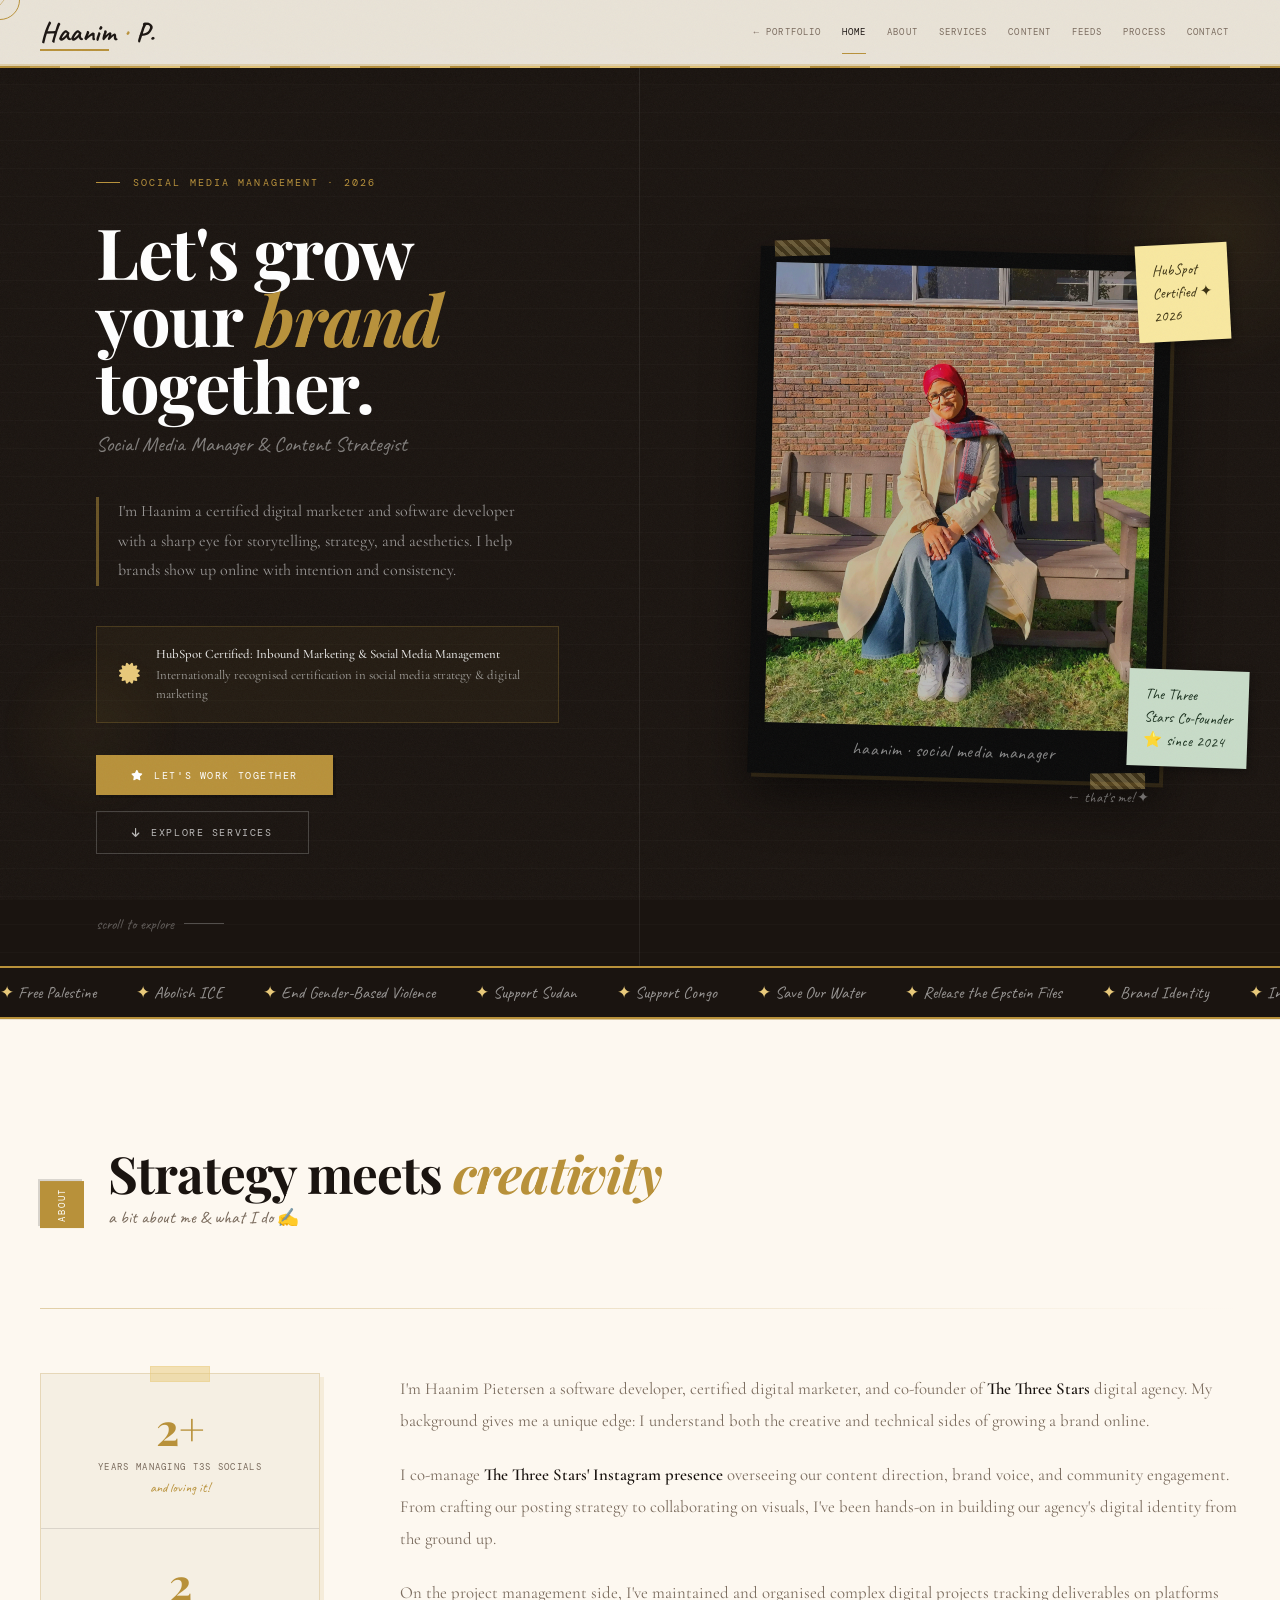
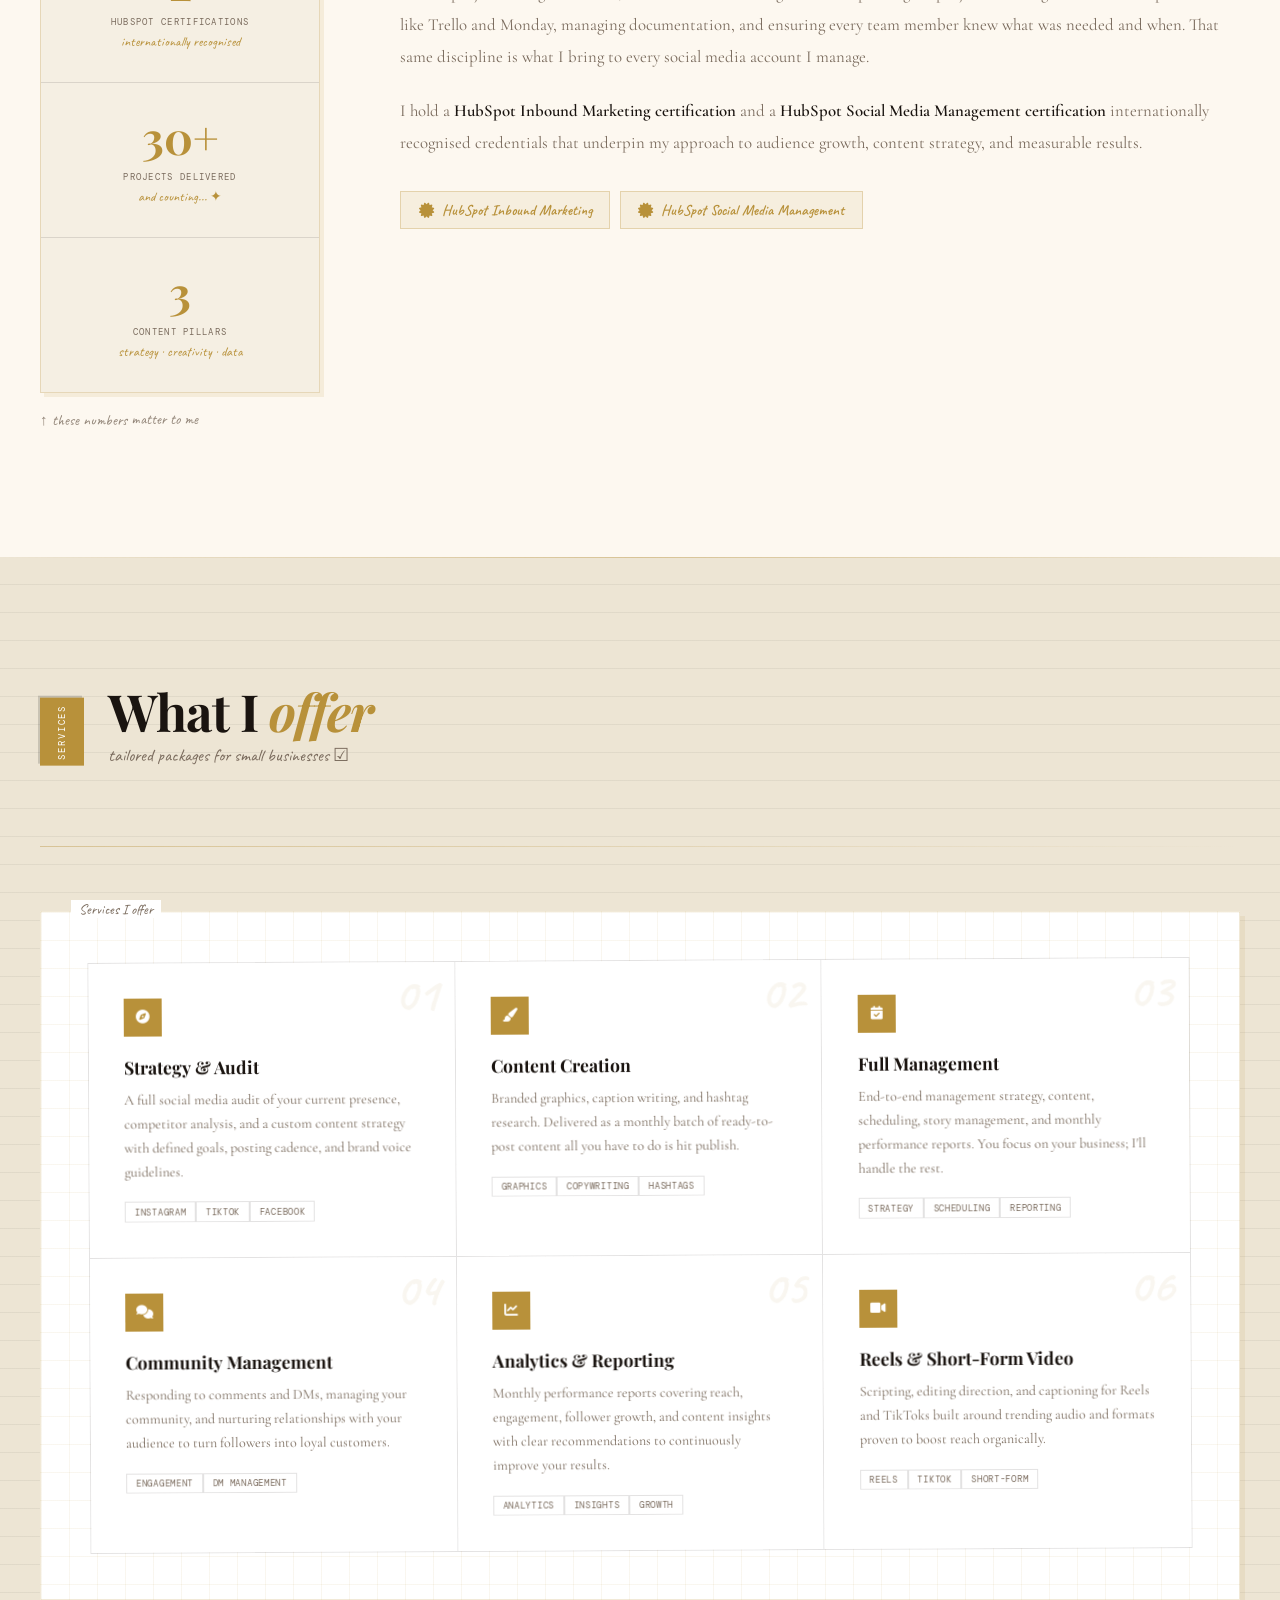
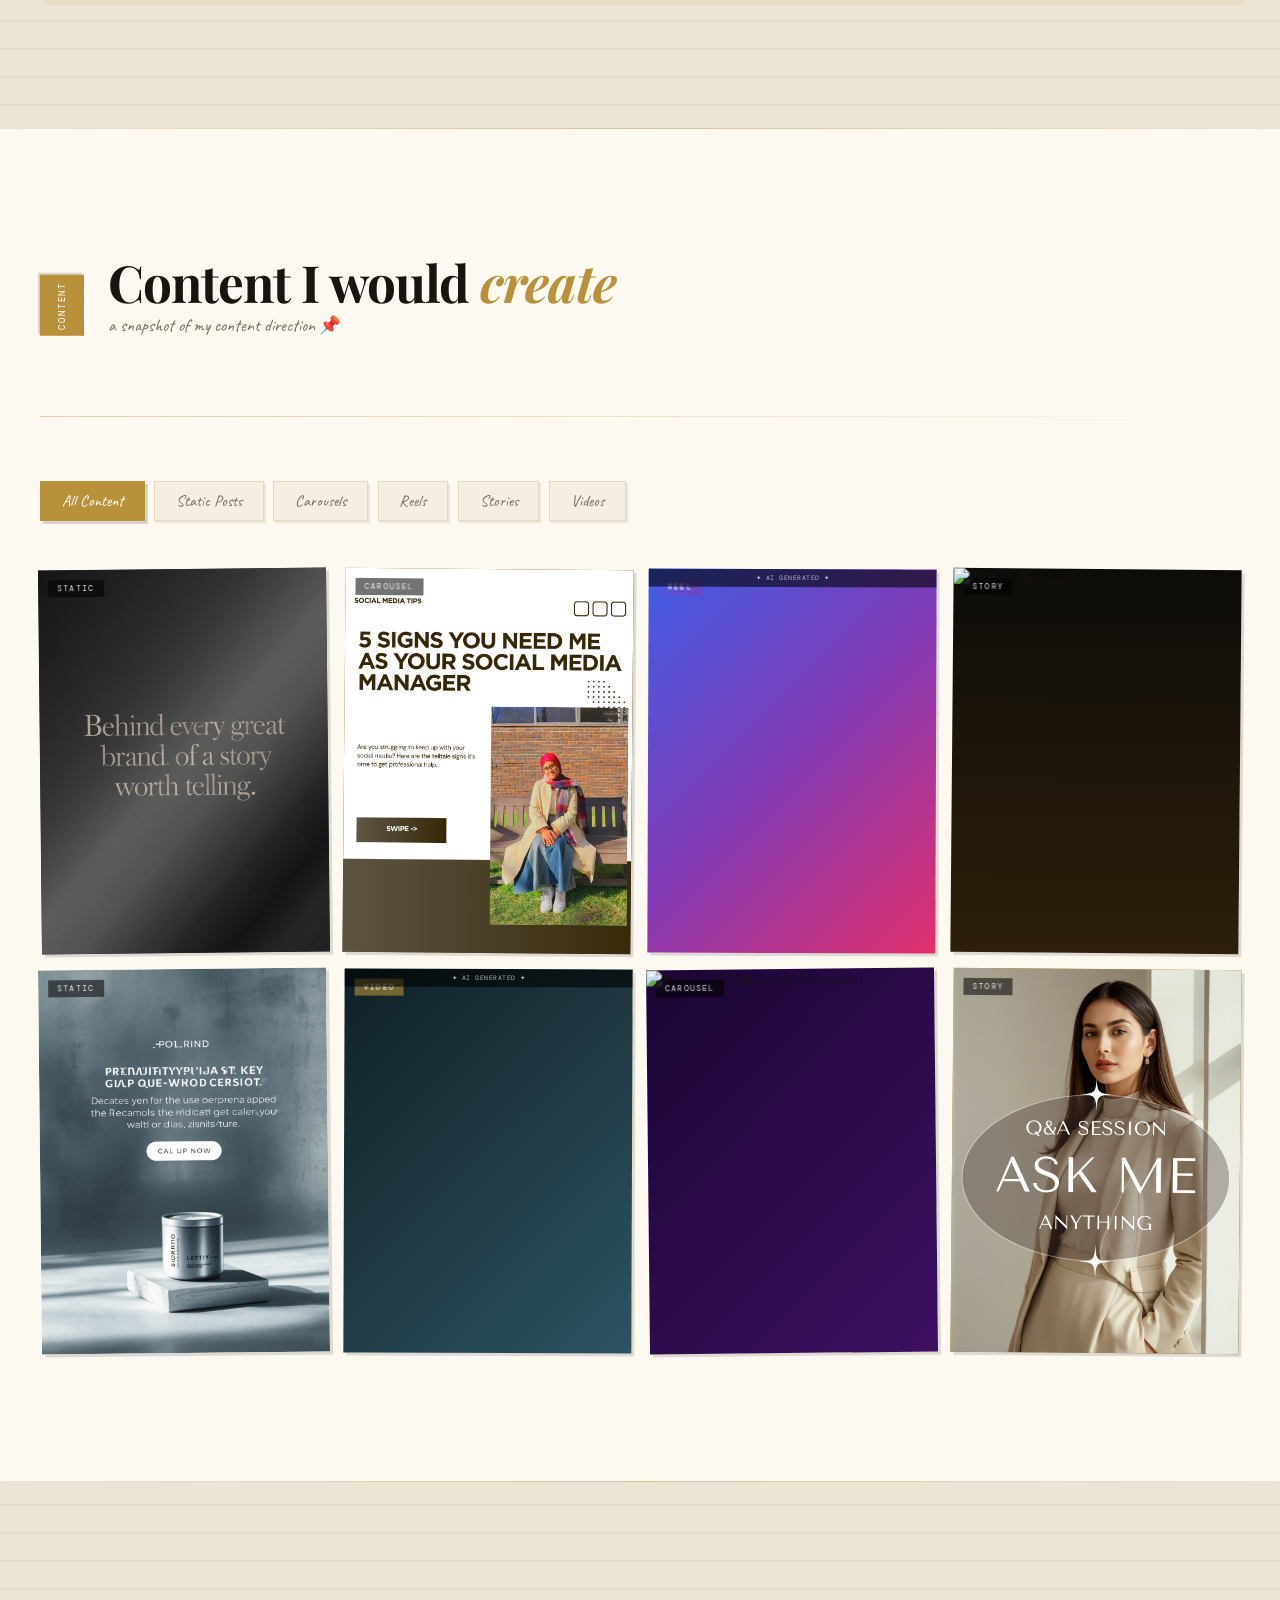
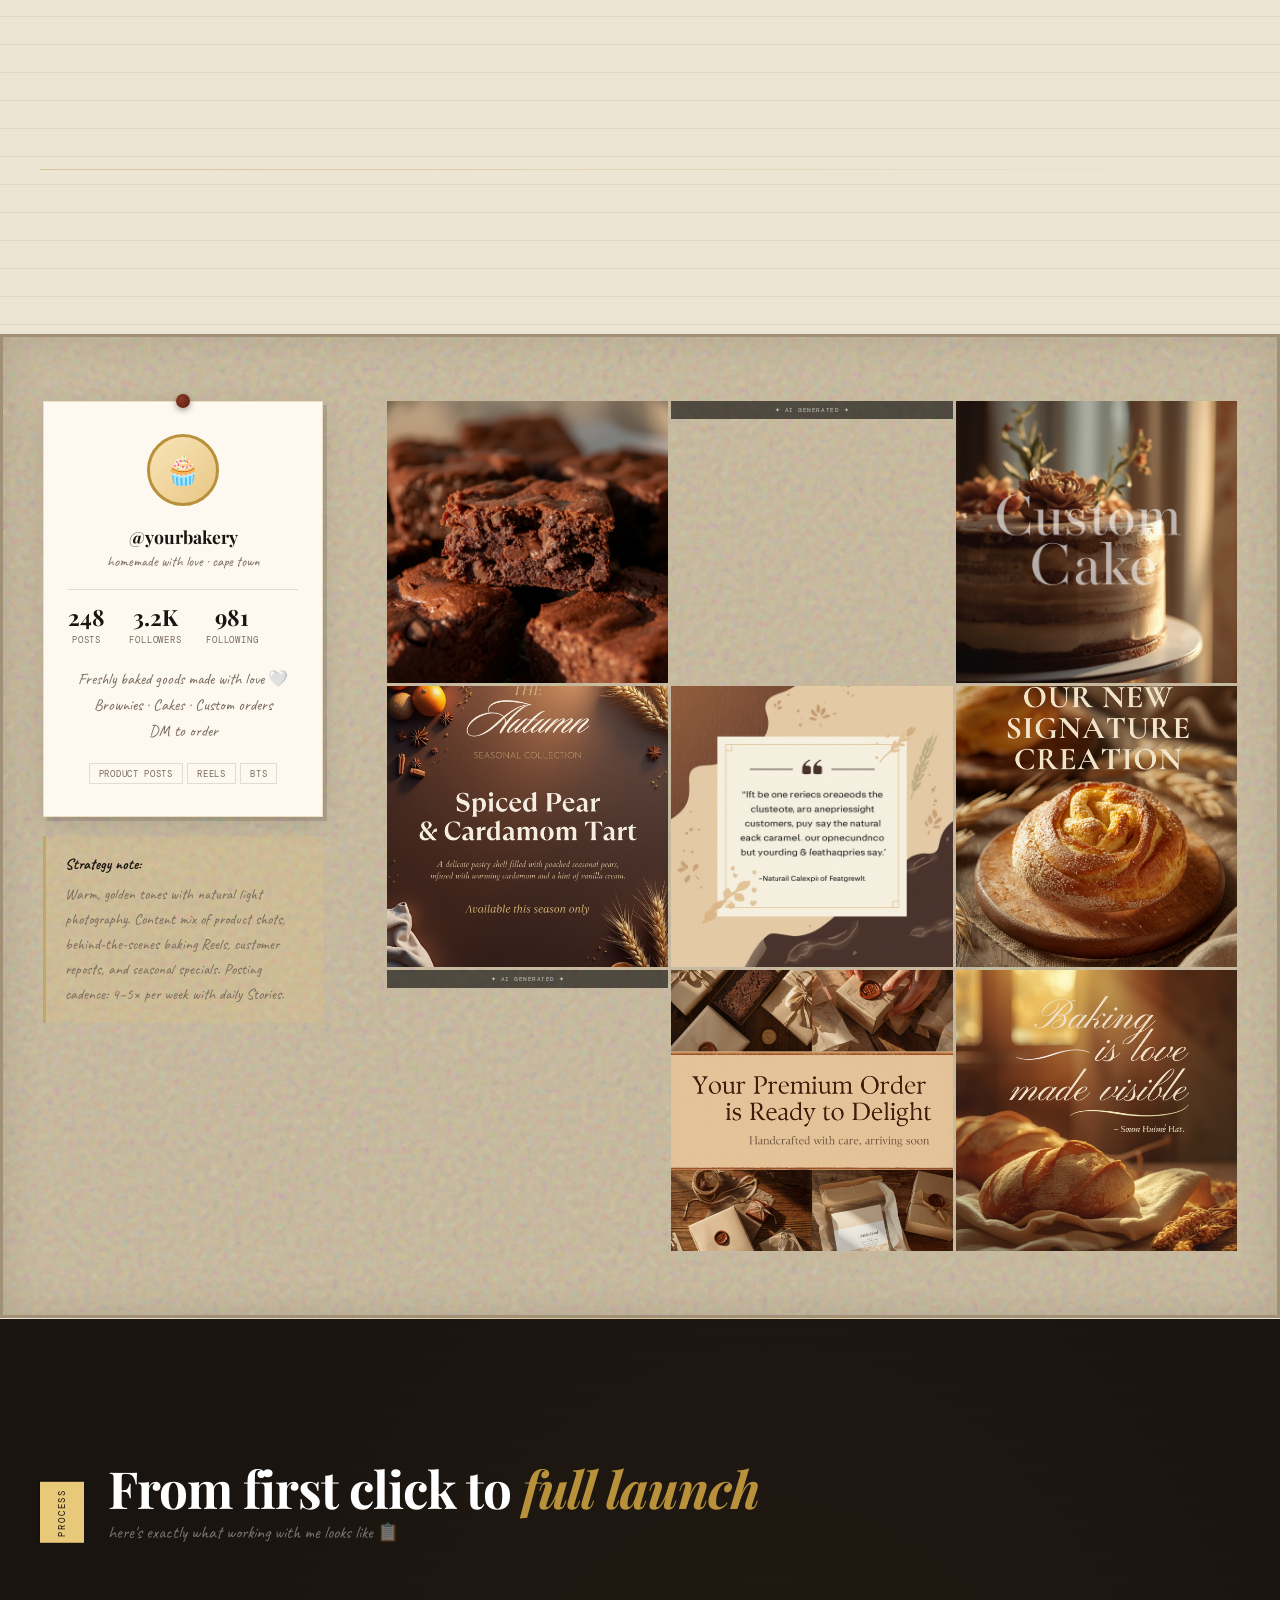
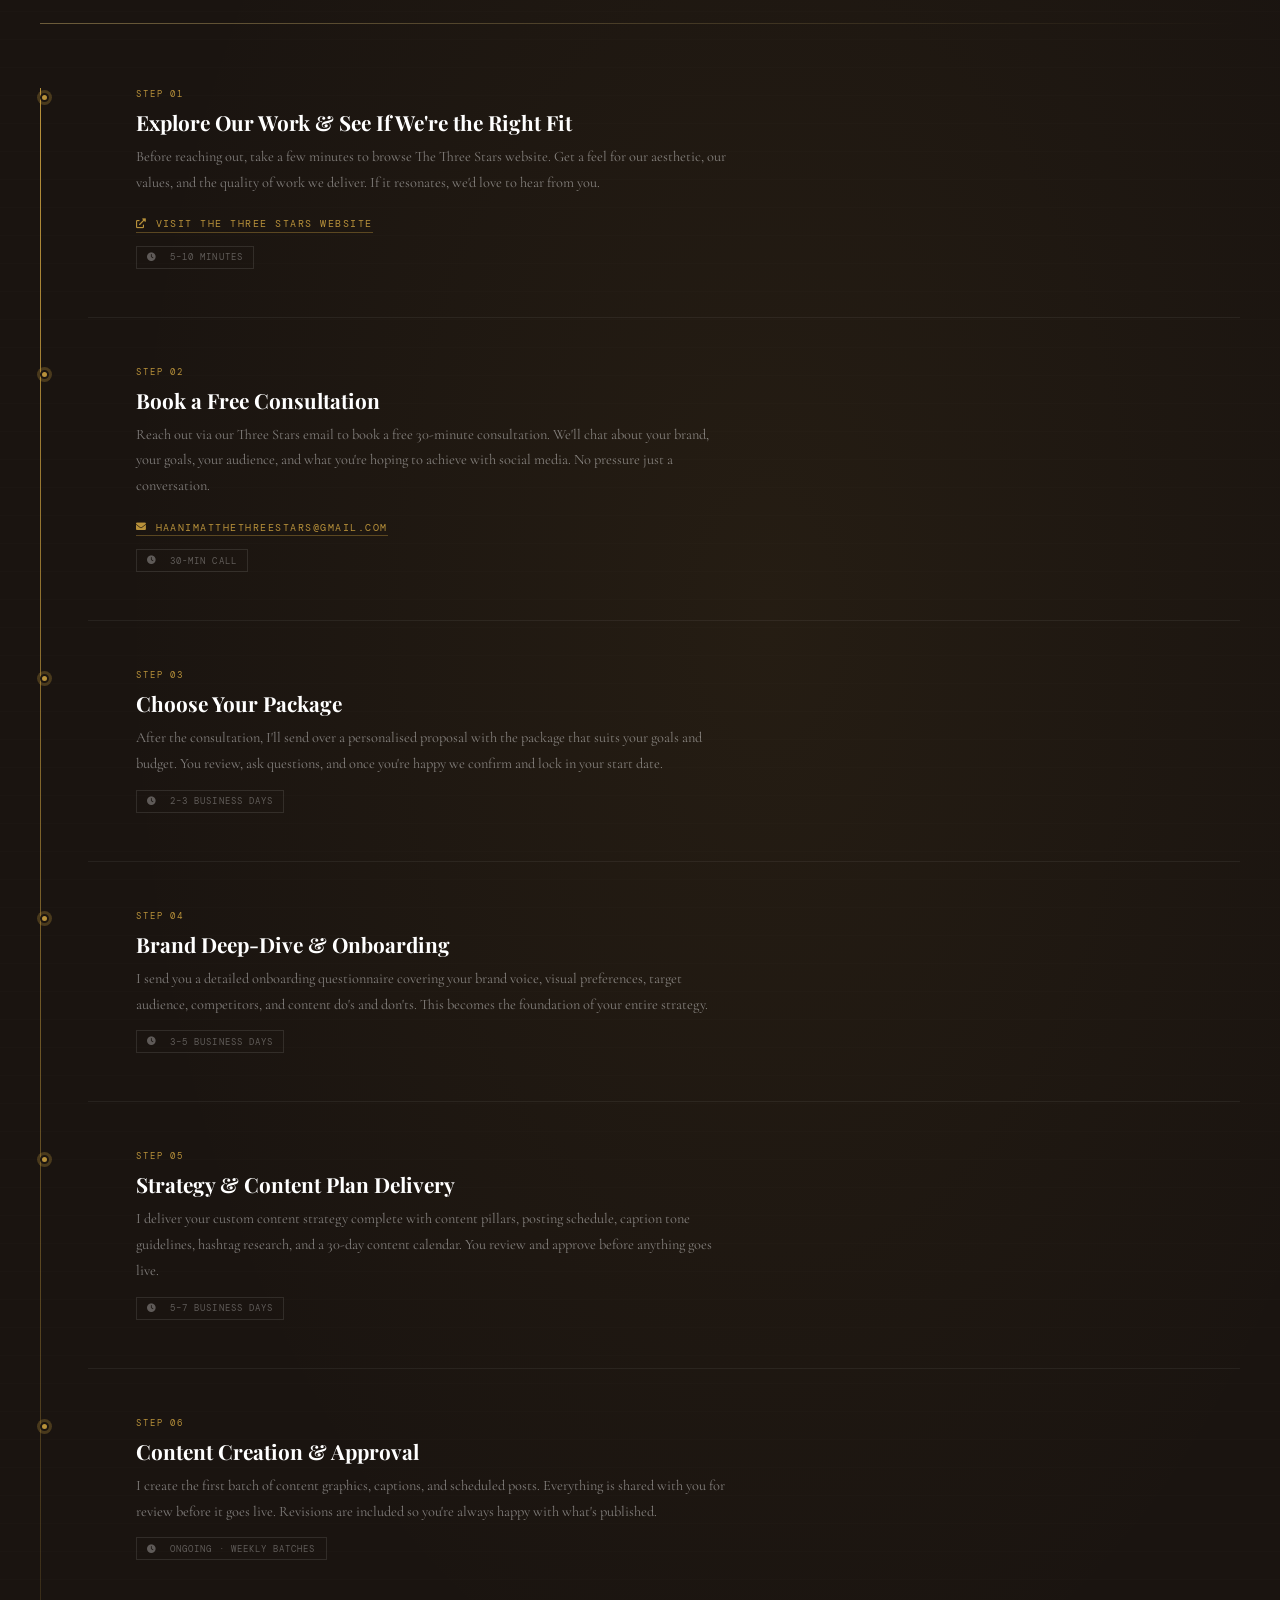
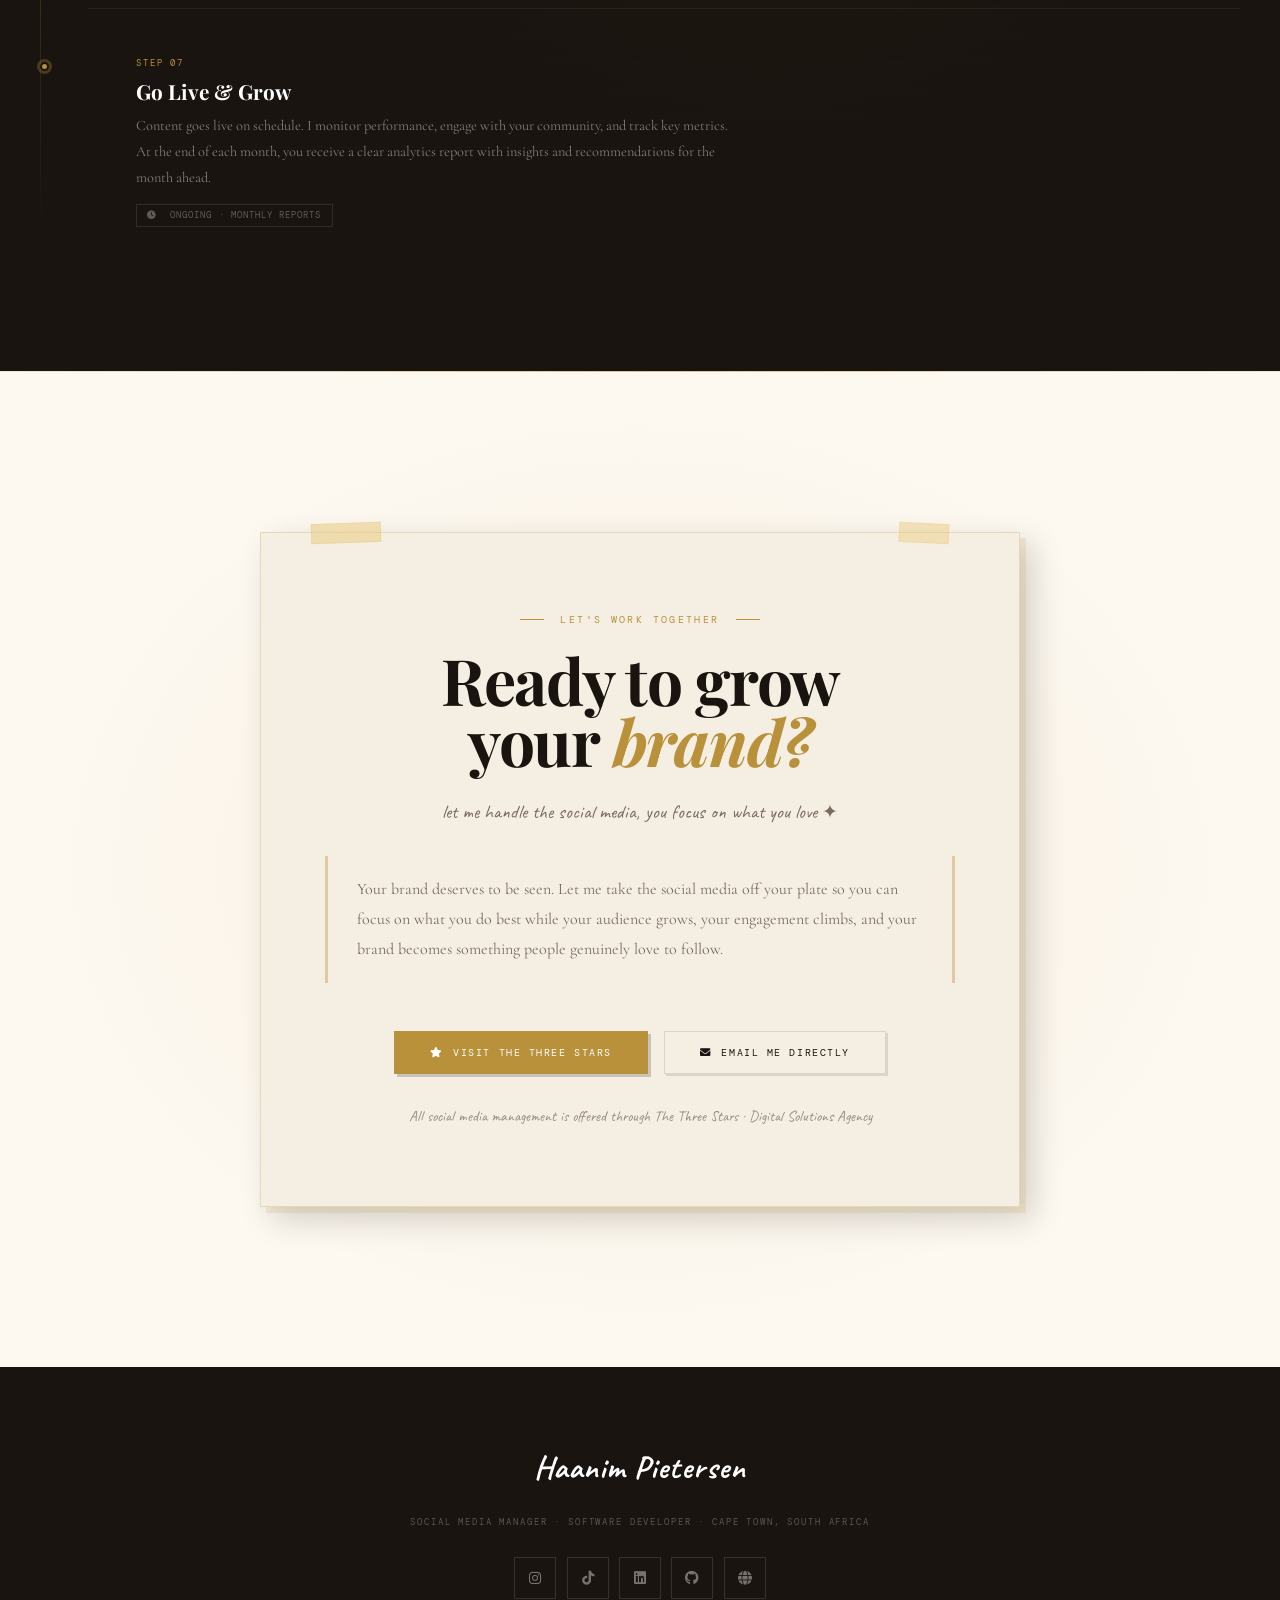
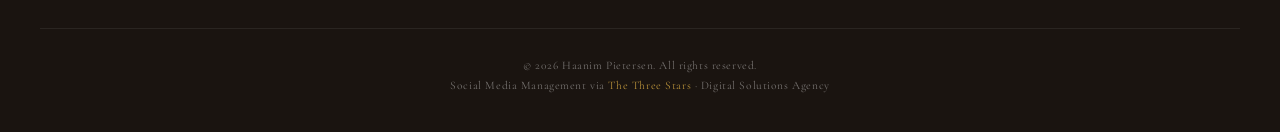
==== commit 809e111a: "updates" ====
--- a/social.html
+++ b/social.html
@@ -460,7 +460,7 @@
 }
 .gallery-item {
   position:relative; overflow:hidden; cursor:none;
-  aspect-ratio:3/4;
+  aspect-ratio:3/4; min-height:250px;
   transition:all .4s cubic-bezier(0.23,1,0.32,1);
   box-shadow:3px 3px 0 rgba(0,0,0,.12);
 }
@@ -724,17 +724,22 @@
 @media(max-width:768px) {
   .wrap { padding:0 1.5rem; }
   .section { padding:5rem 0; }
-  .gallery-grid { grid-template-columns:repeat(2,1fr); }
+  .gallery-grid { grid-template-columns:repeat(2,1fr); gap:1rem; }
+  .gallery-item { min-height:180px; }
   .services-grid { grid-template-columns:1fr; }
   .service-cell { border-right:none!important; }
   .stat-cluster { display:grid; grid-template-columns:1fr 1fr; gap:1px; background:var(--rule); }
   .stat-cell { border-bottom:none; border-right:1px solid var(--rule); }
   .stat-cell:nth-child(2n) { border-right:none; }
   .nav-container { padding:0 1.5rem; }
+  .feeds-tabs { gap:.3rem; }
+  .feed-tab { font-size:.95rem; padding:.5rem 1rem; }
 }
 @media(max-width:560px) {
-  .gallery-grid { grid-template-columns:1fr; }
-  .feeds-tabs { flex-wrap:wrap; }
+  .gallery-grid { grid-template-columns:1fr 1fr; gap:1rem; }
+  .gallery-item { min-height:180px; }
+  .feeds-tabs { flex-wrap:wrap; gap:.5rem; width:100%; }
+  .feed-tab { font-size:.9rem; padding:.5rem 1rem; flex:1 1 auto; }
   .cta-card { padding:3rem 1.5rem; }
   .hero-left { padding:3rem 1.5rem; }
   .hero-scroll { left:1.5rem; }
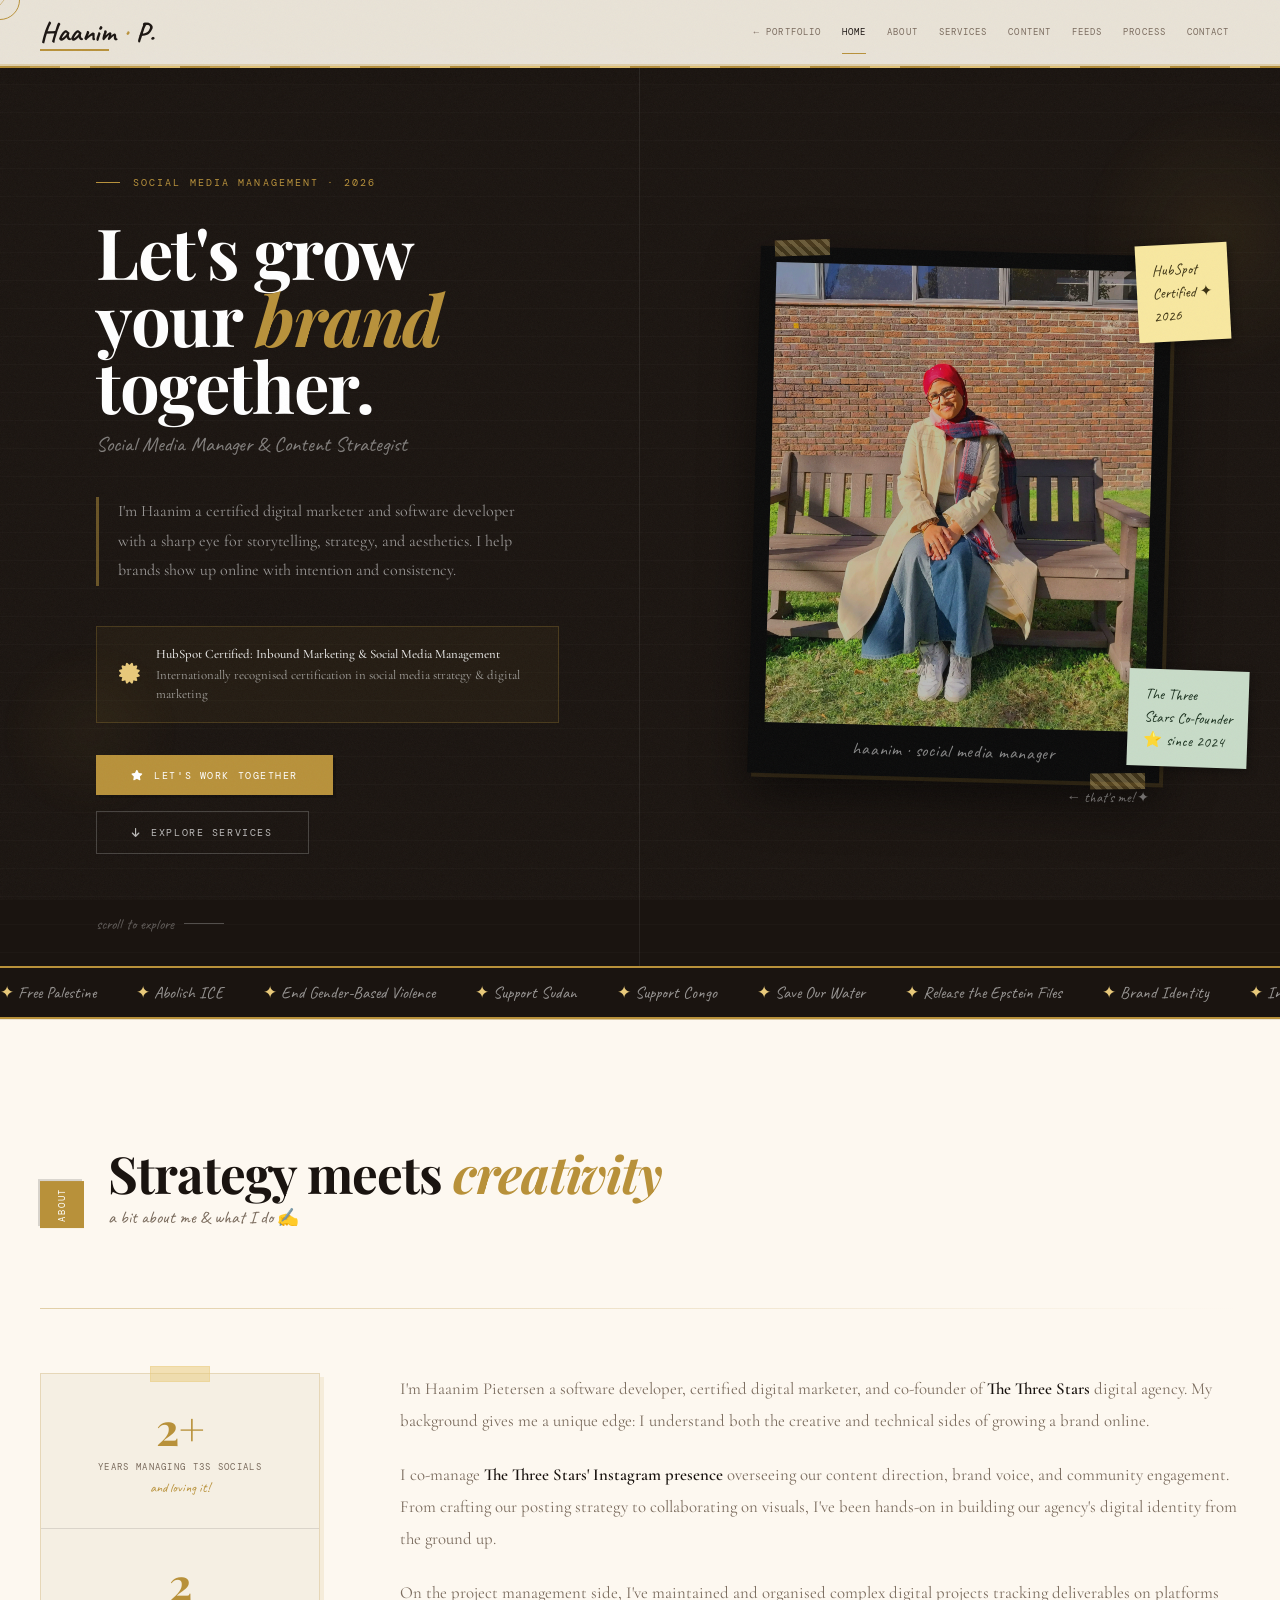
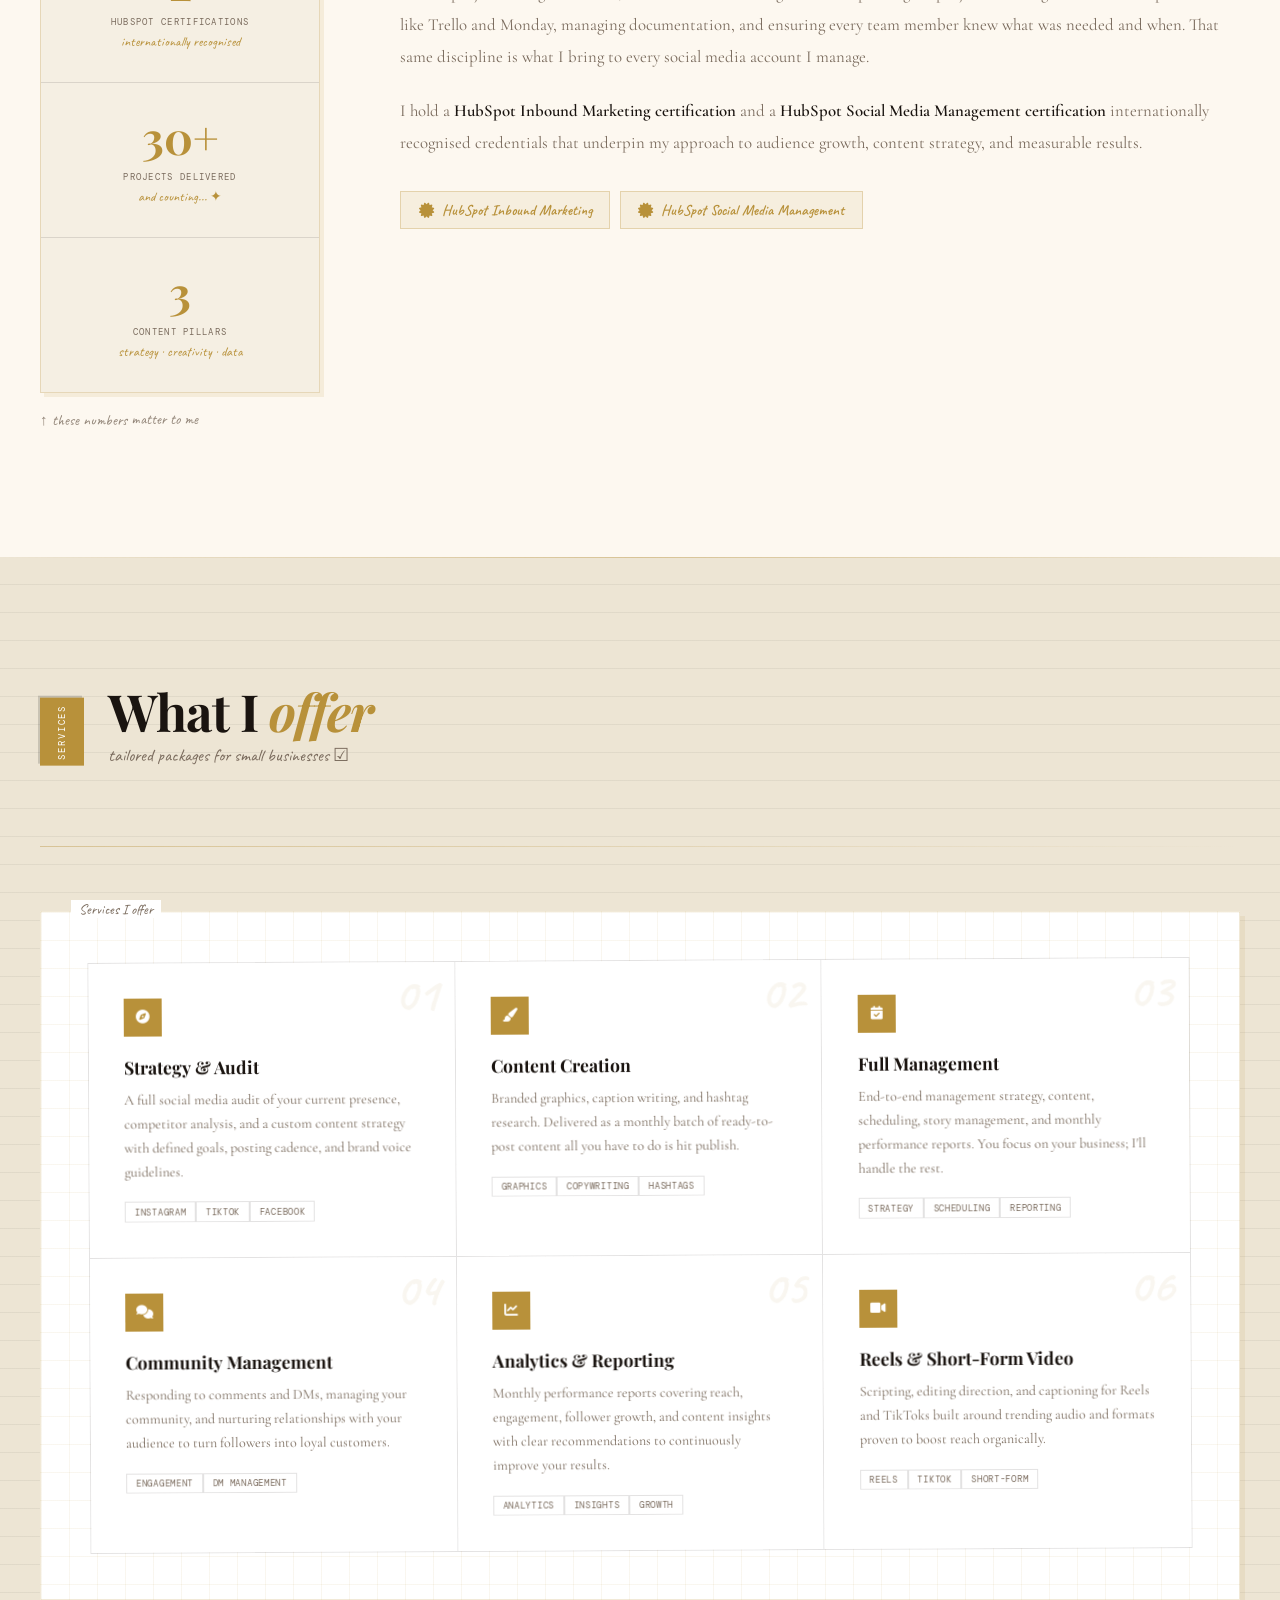
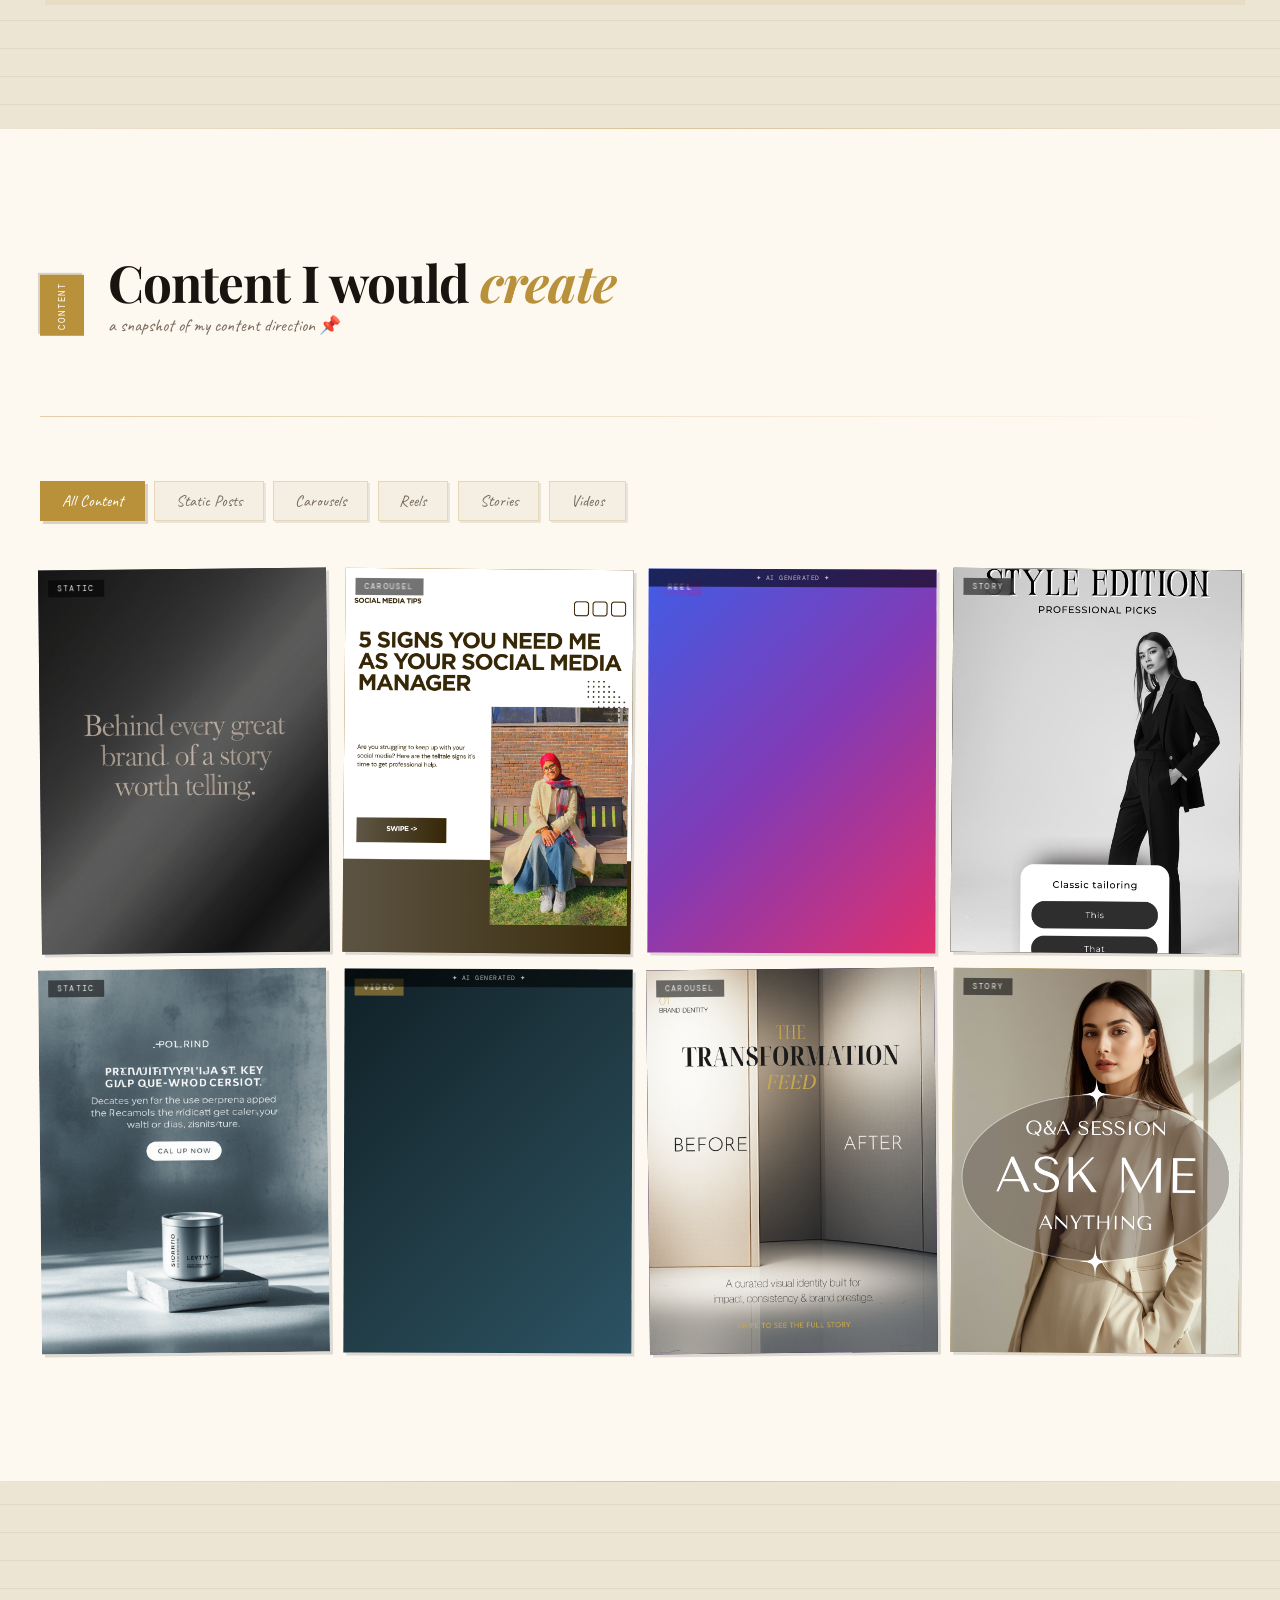
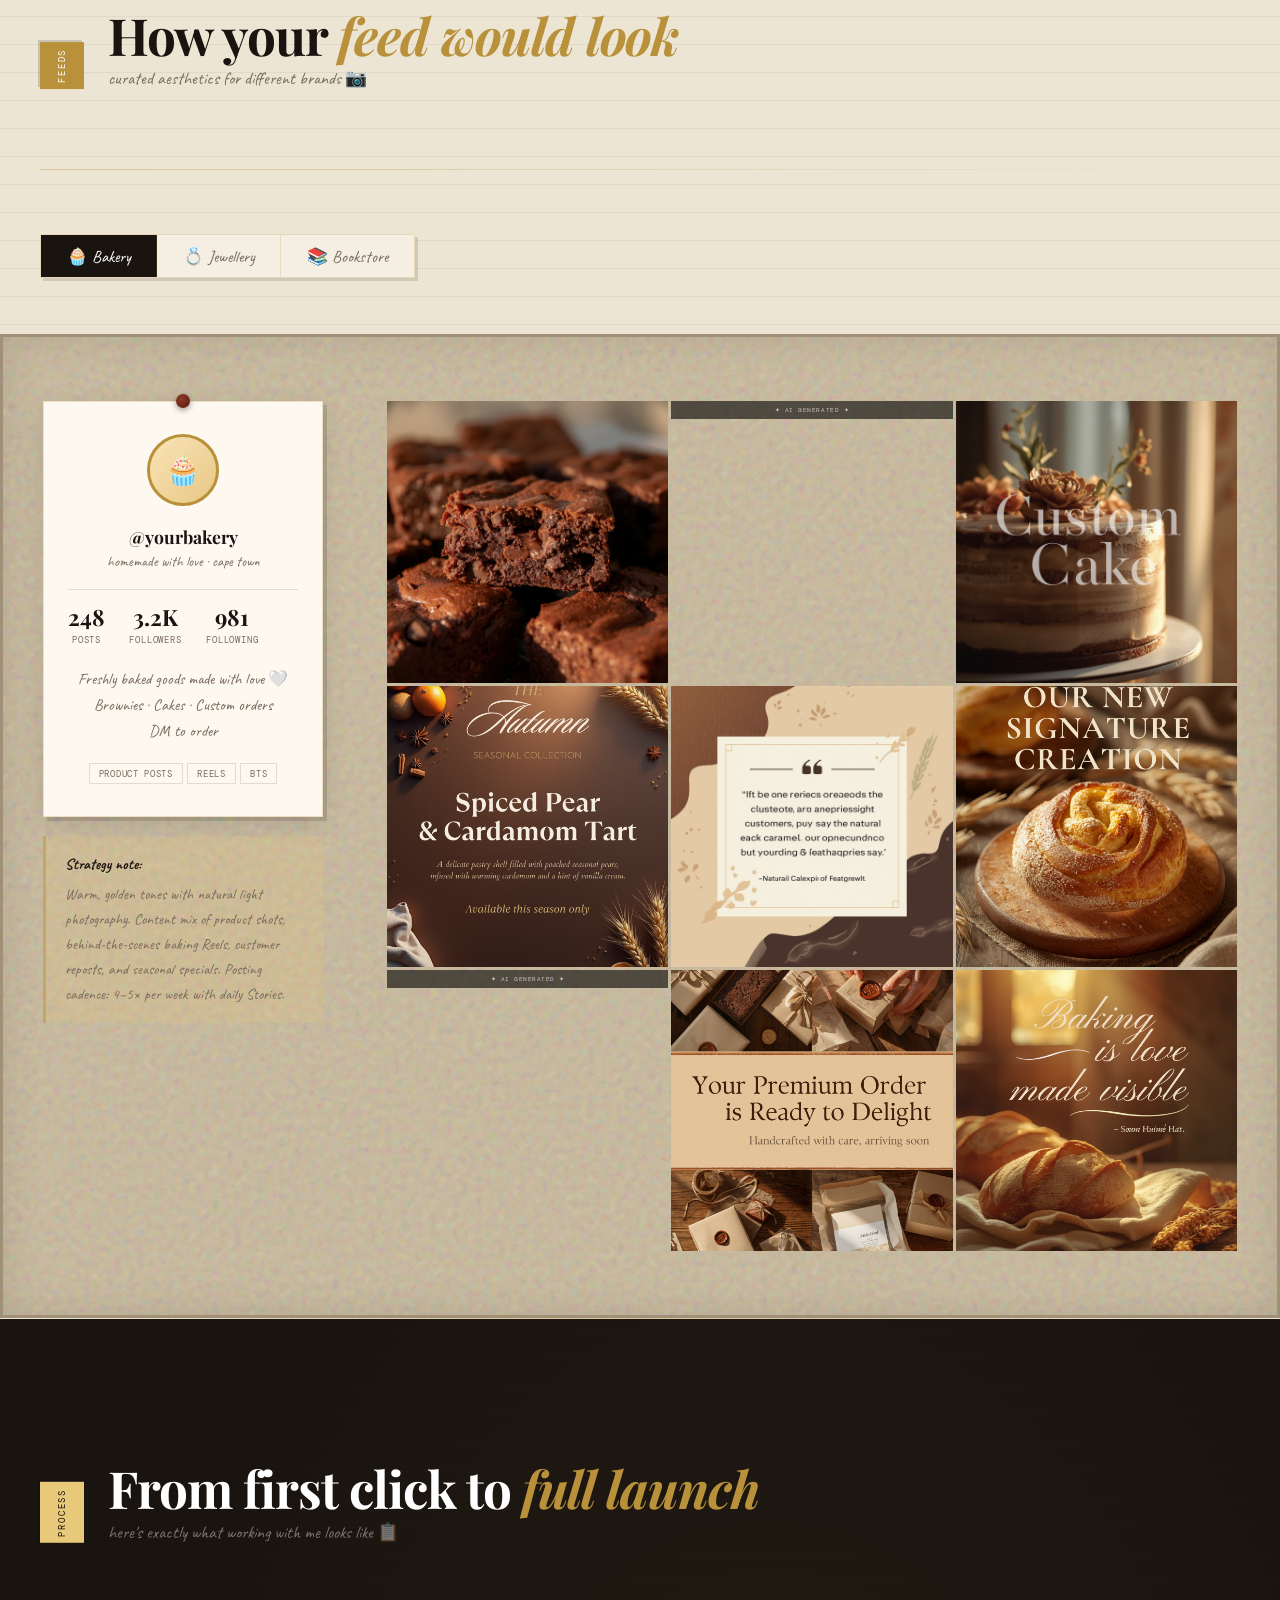
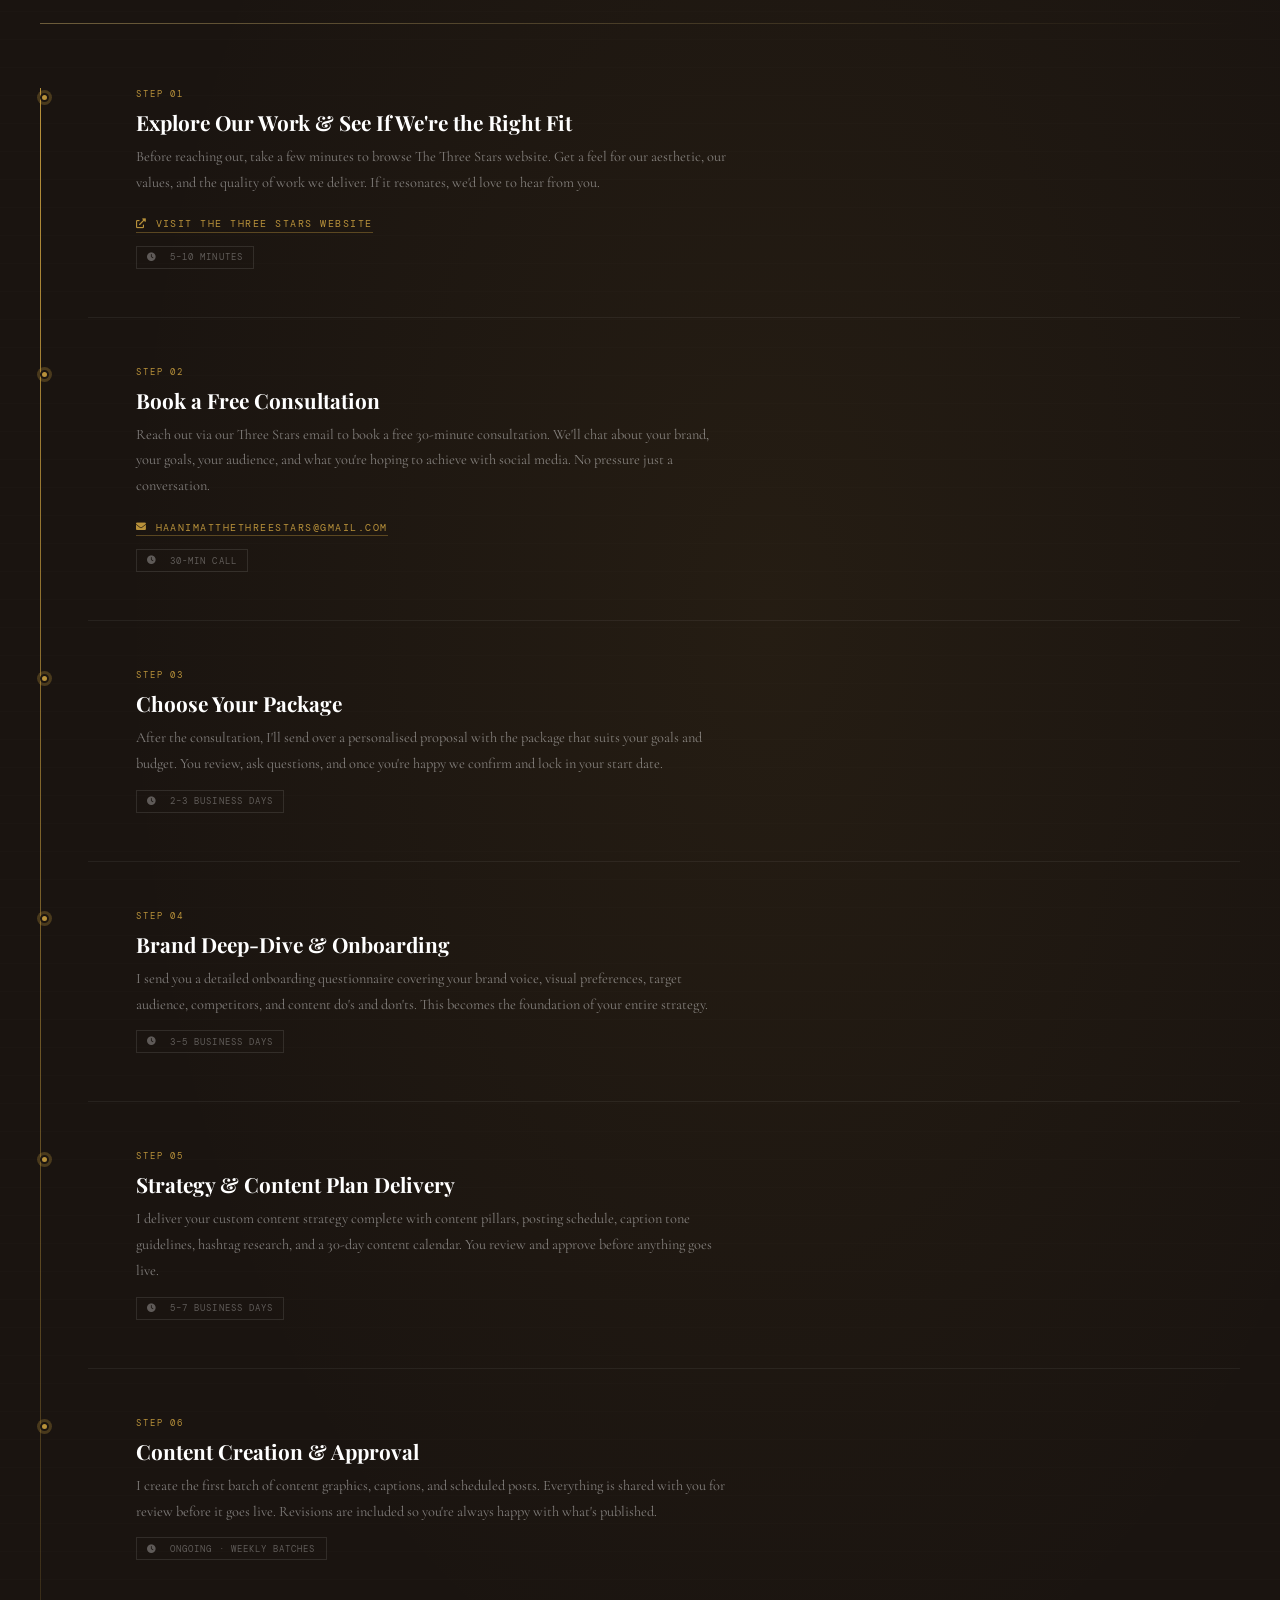
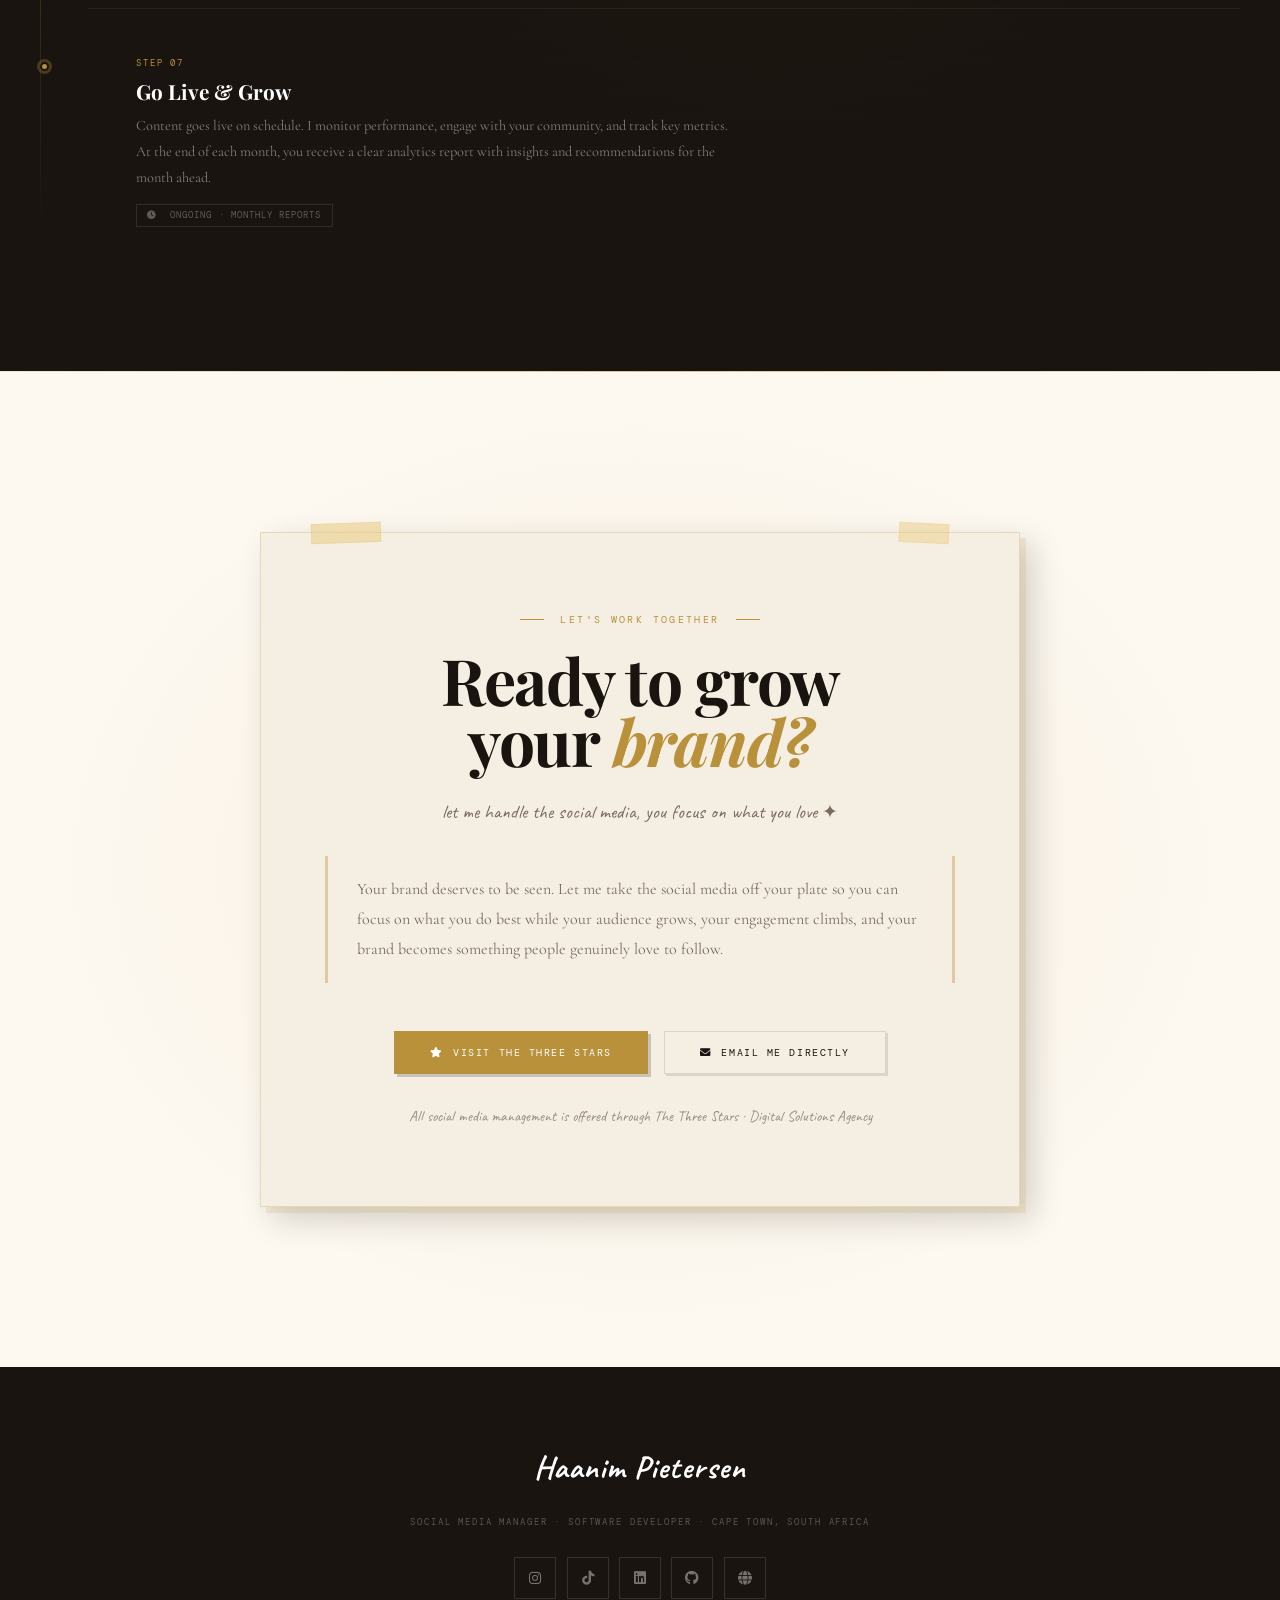
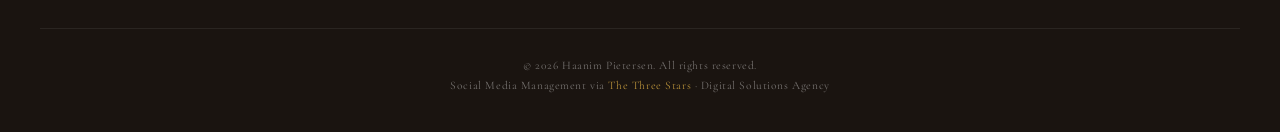
==== commit 0cfa123b: "updates" ====
--- a/social.html
+++ b/social.html
@@ -1010,7 +1010,7 @@
       </div>
       <div class="gallery-item" data-type="story" style="background:linear-gradient(180deg,#0d0c0a,#2d1f0a)">
         <span class="gallery-type-tag">Story</span>
-        <img src="img/content direction/this or that poll.png" alt="This or that poll">
+        <img src="img/content direction/This or That Poll.png" alt="This or that poll">
         <div class="gallery-caption">Interactive story poll boosts story views and tells the algorithm your audience is engaged.</div>
       </div>
       <div class="gallery-item" data-type="static" style="background:linear-gradient(160deg,#f6f1e9,#ede7da)">
@@ -1026,7 +1026,7 @@
       </div>
       <div class="gallery-item" data-type="carousel" style="background:linear-gradient(135deg,#1a0533,#3d1060)">
         <span class="gallery-type-tag">Carousel</span>
-        <img src="img/content direction/transformation post.png" alt="Before and after transformation">
+        <img src="img/content direction/Transformation post.png" alt="Before and after transformation">
         <div class="gallery-caption">Before &amp; after carousel visually demonstrates value and positions you as a trusted expert.</div>
       </div>
       <div class="gallery-item" data-type="story" style="background:linear-gradient(135deg,#b8913a,#7a5c1e)">
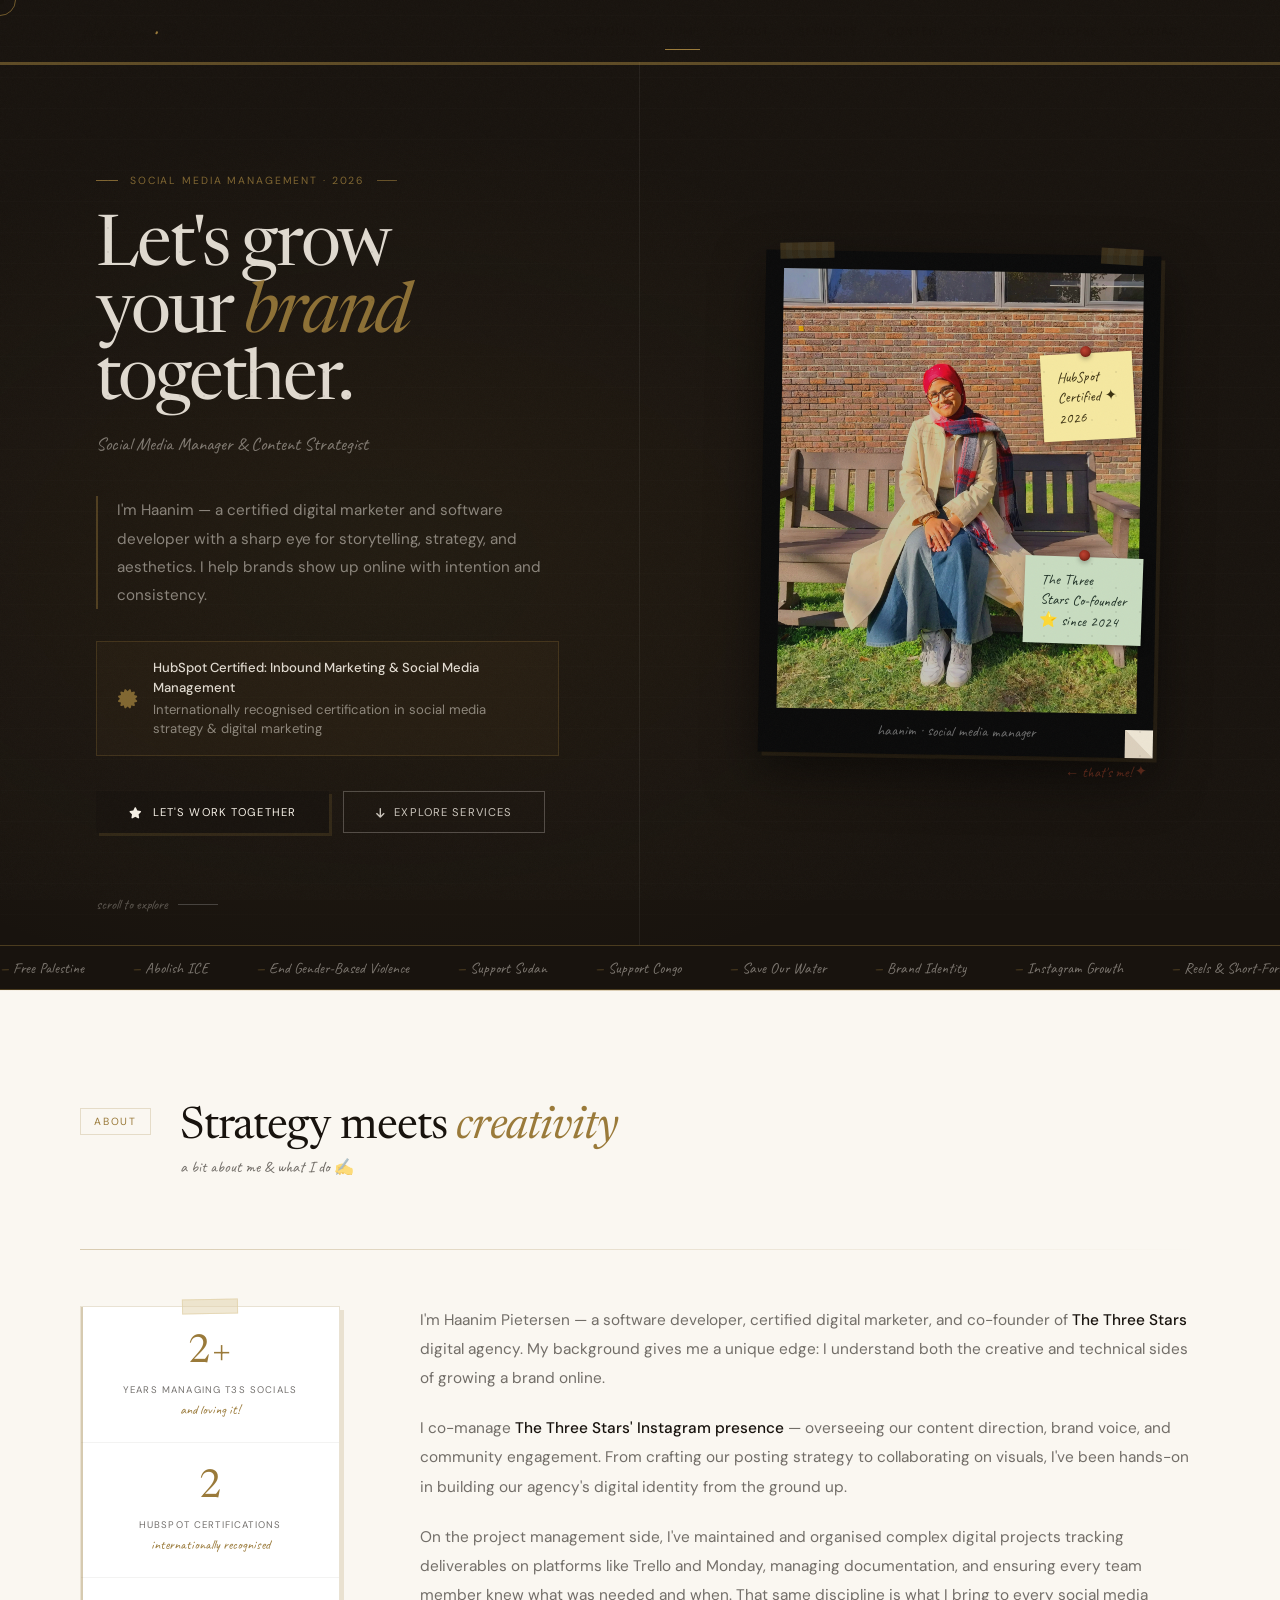
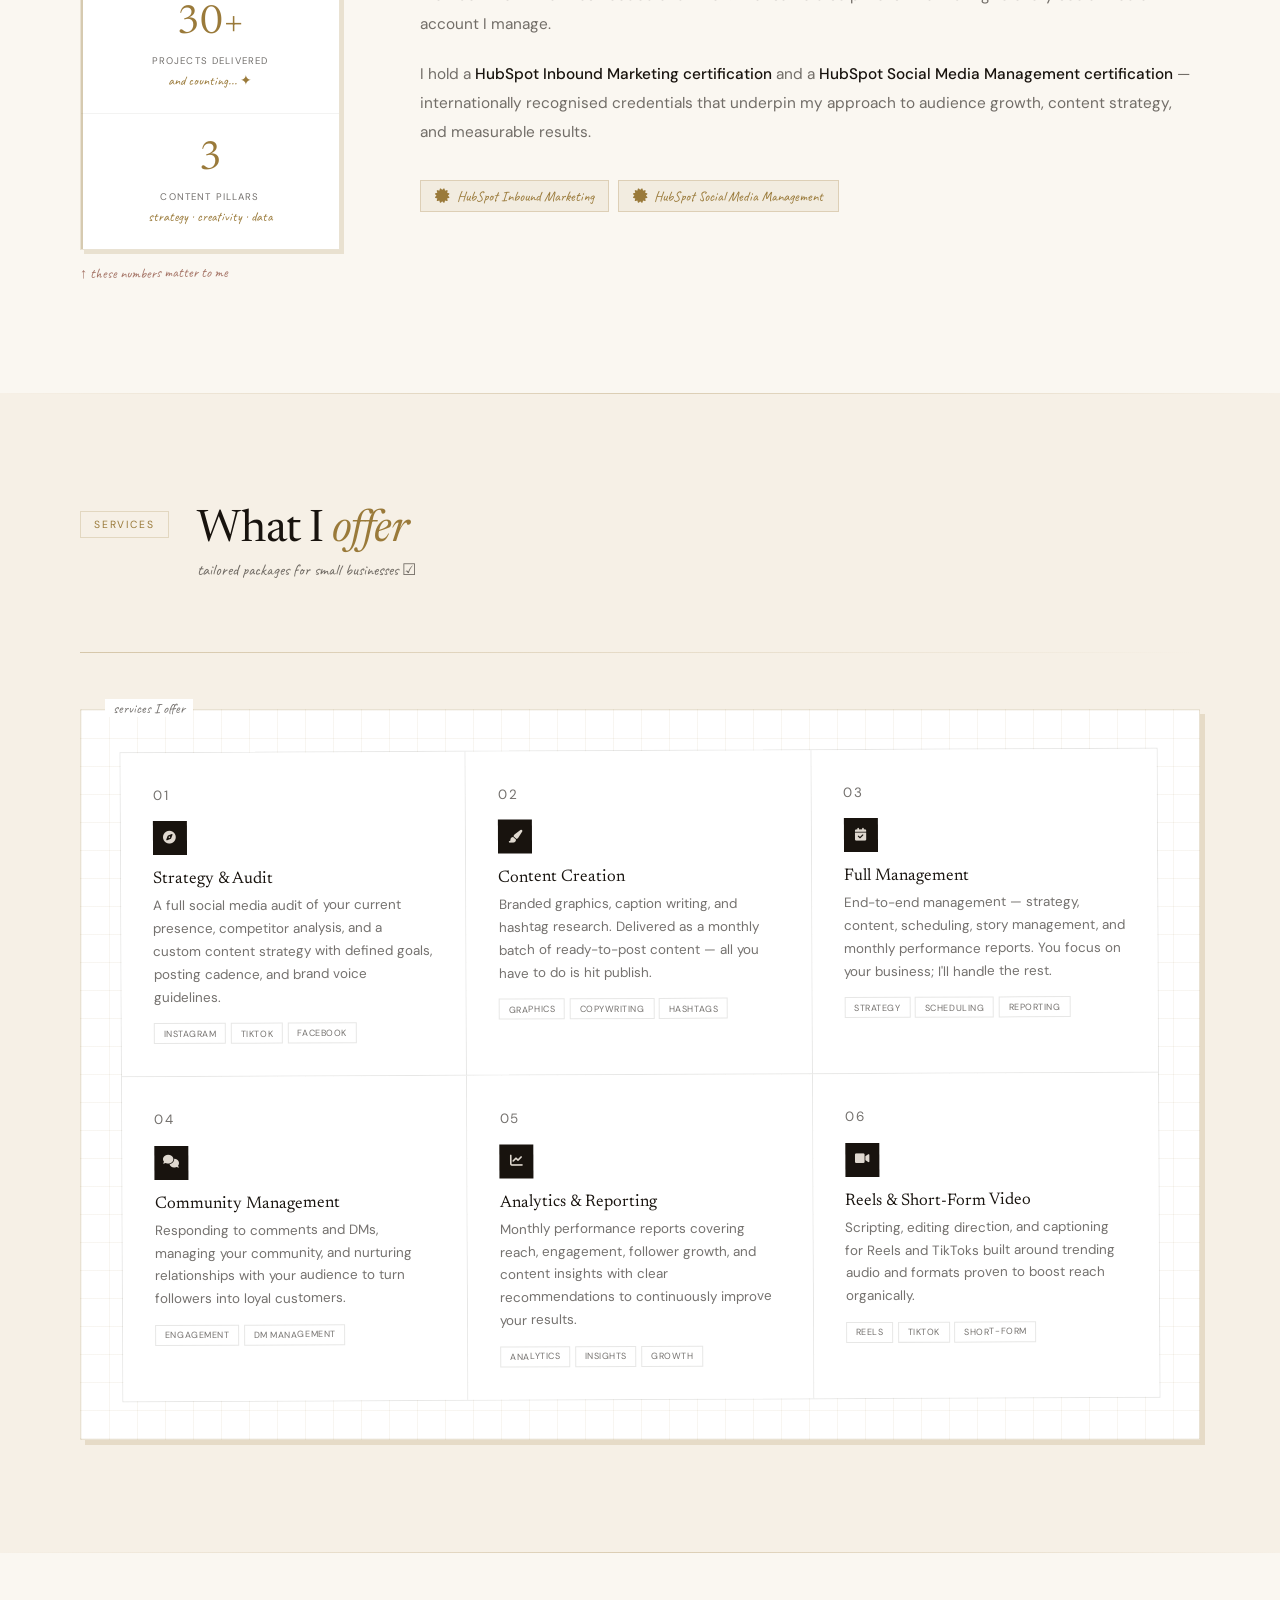
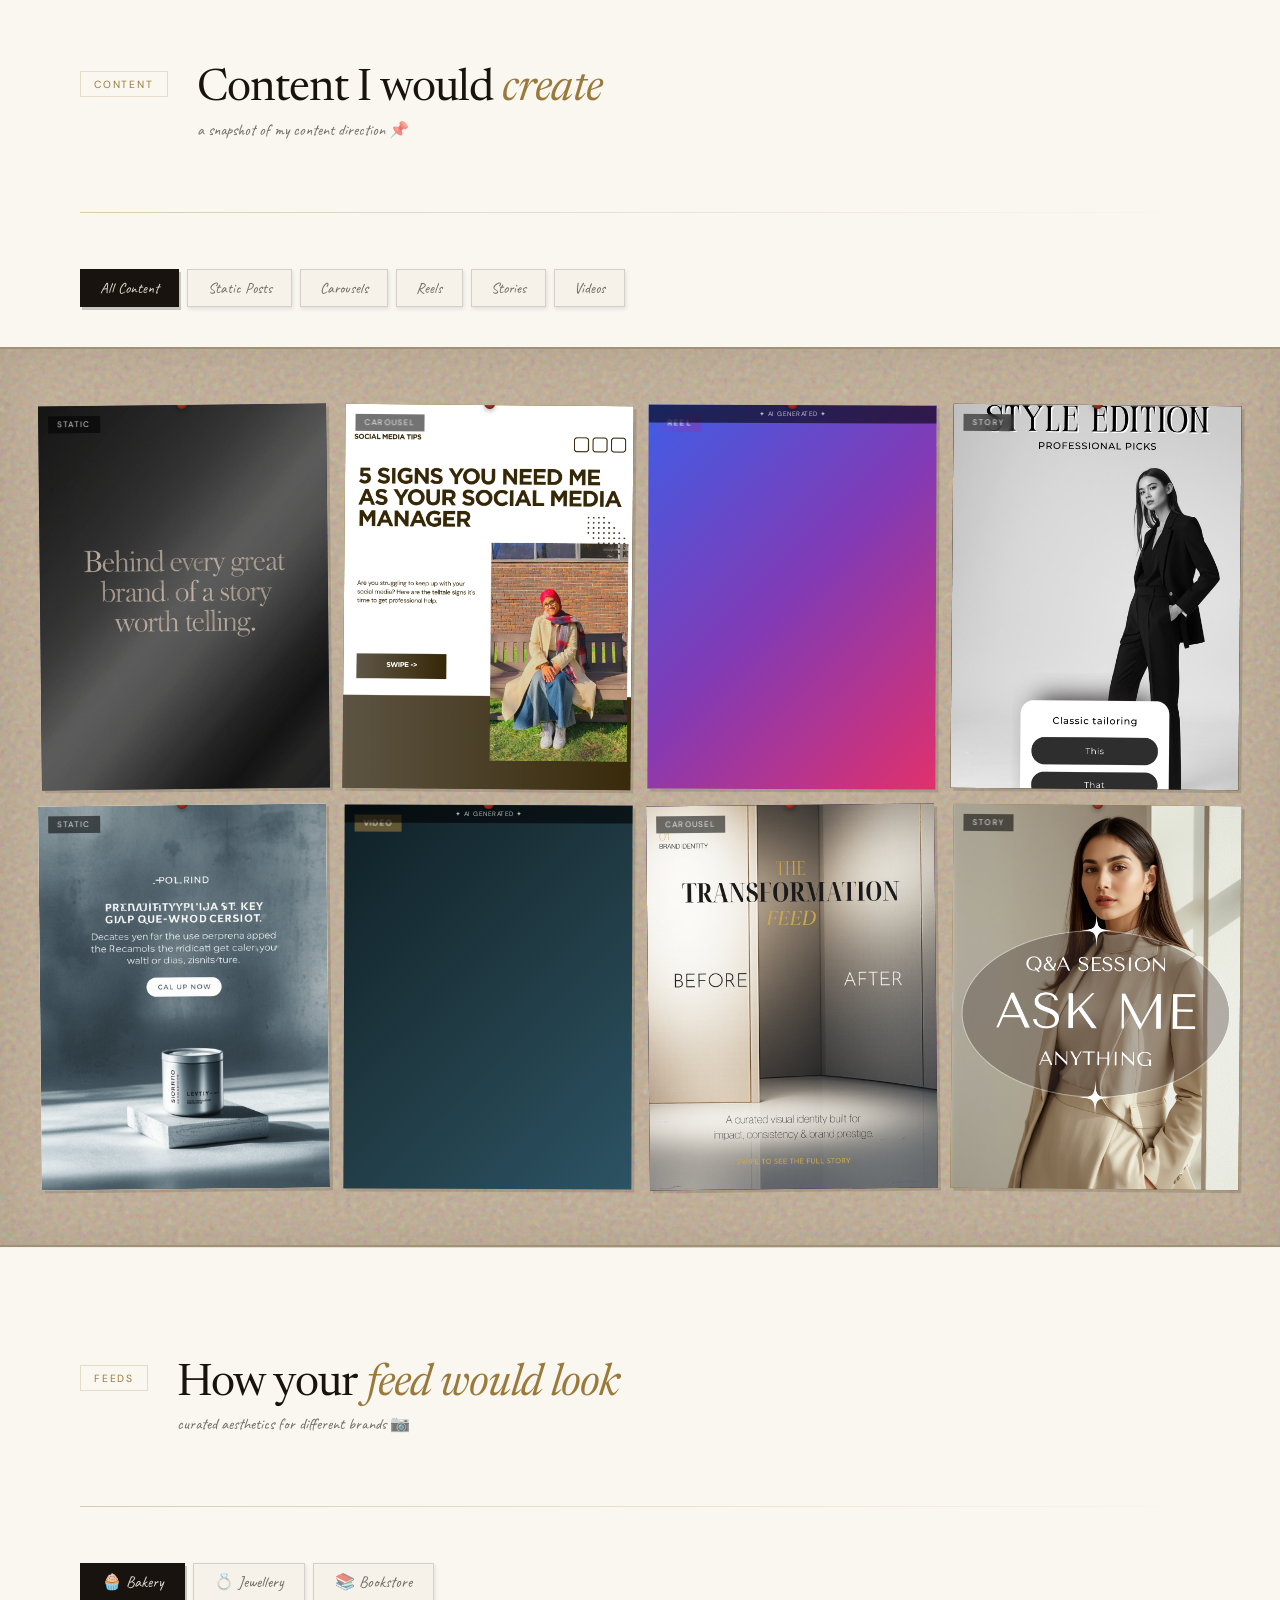
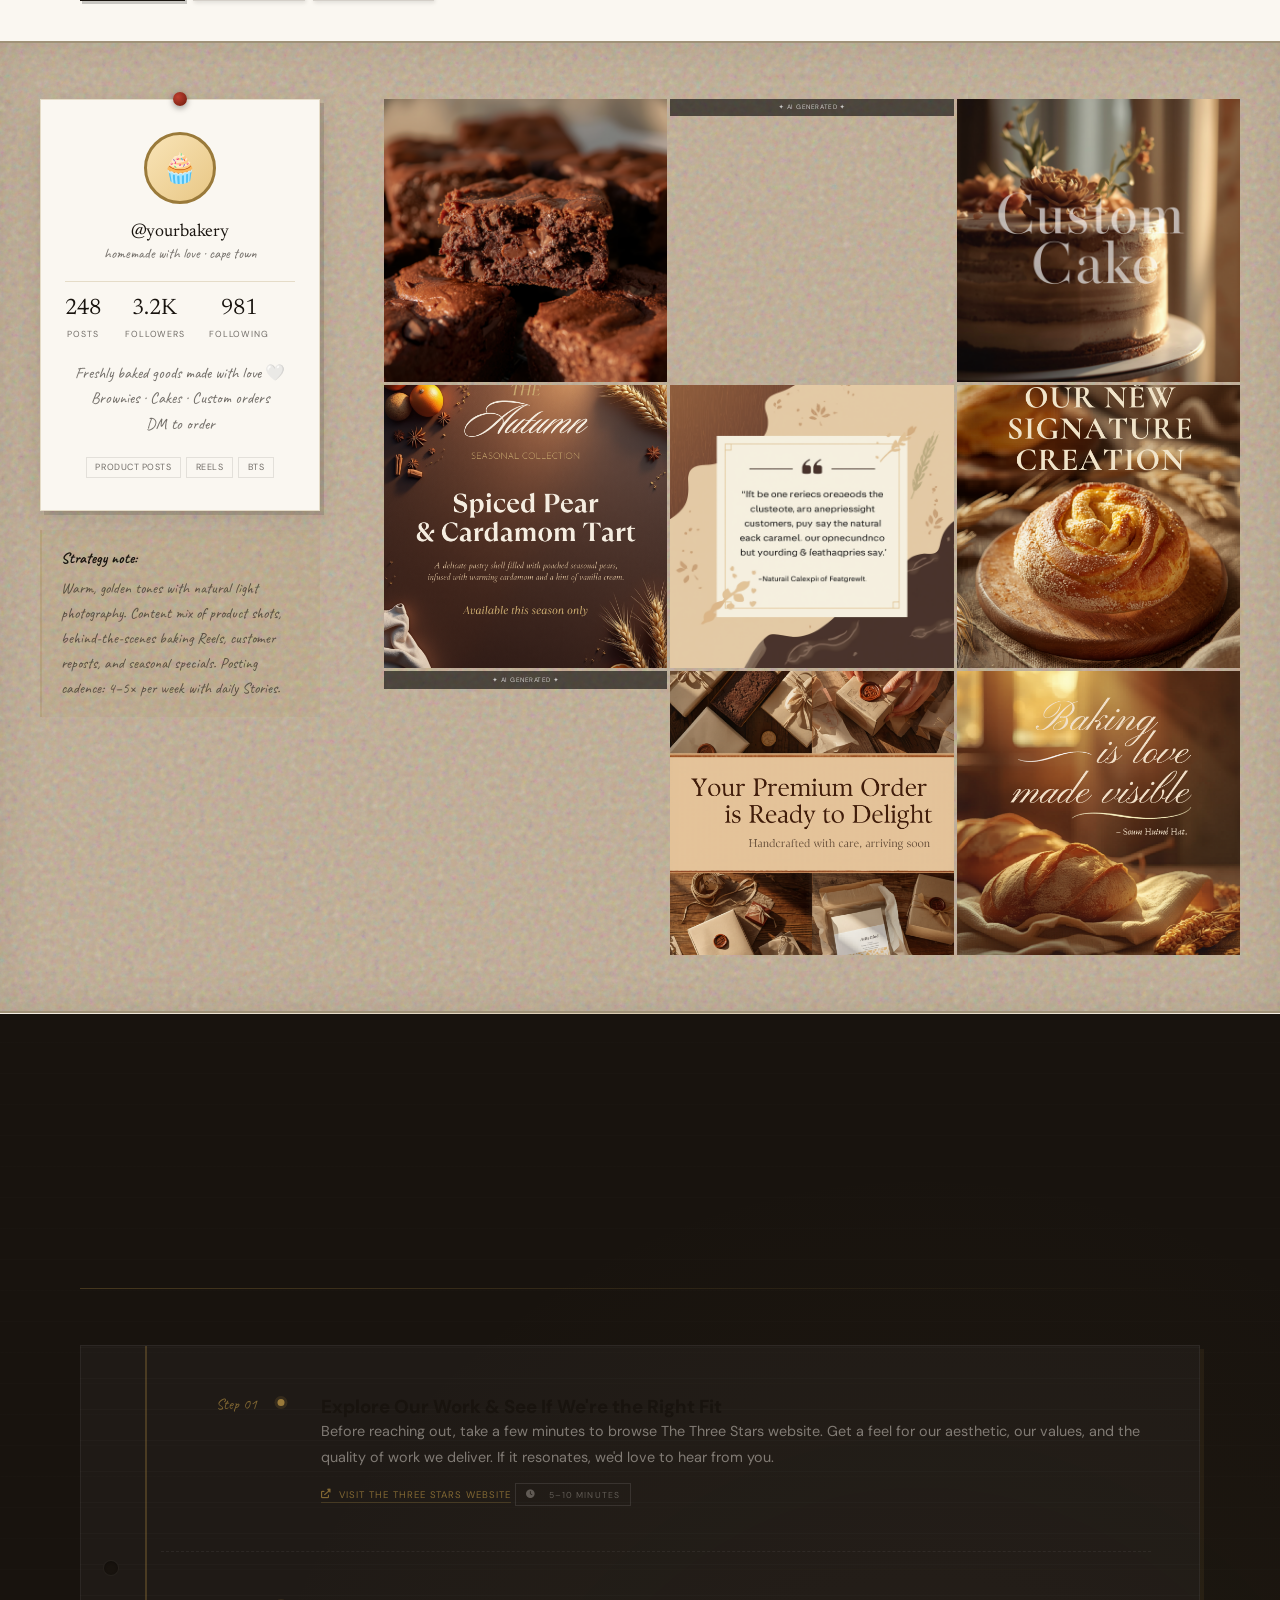
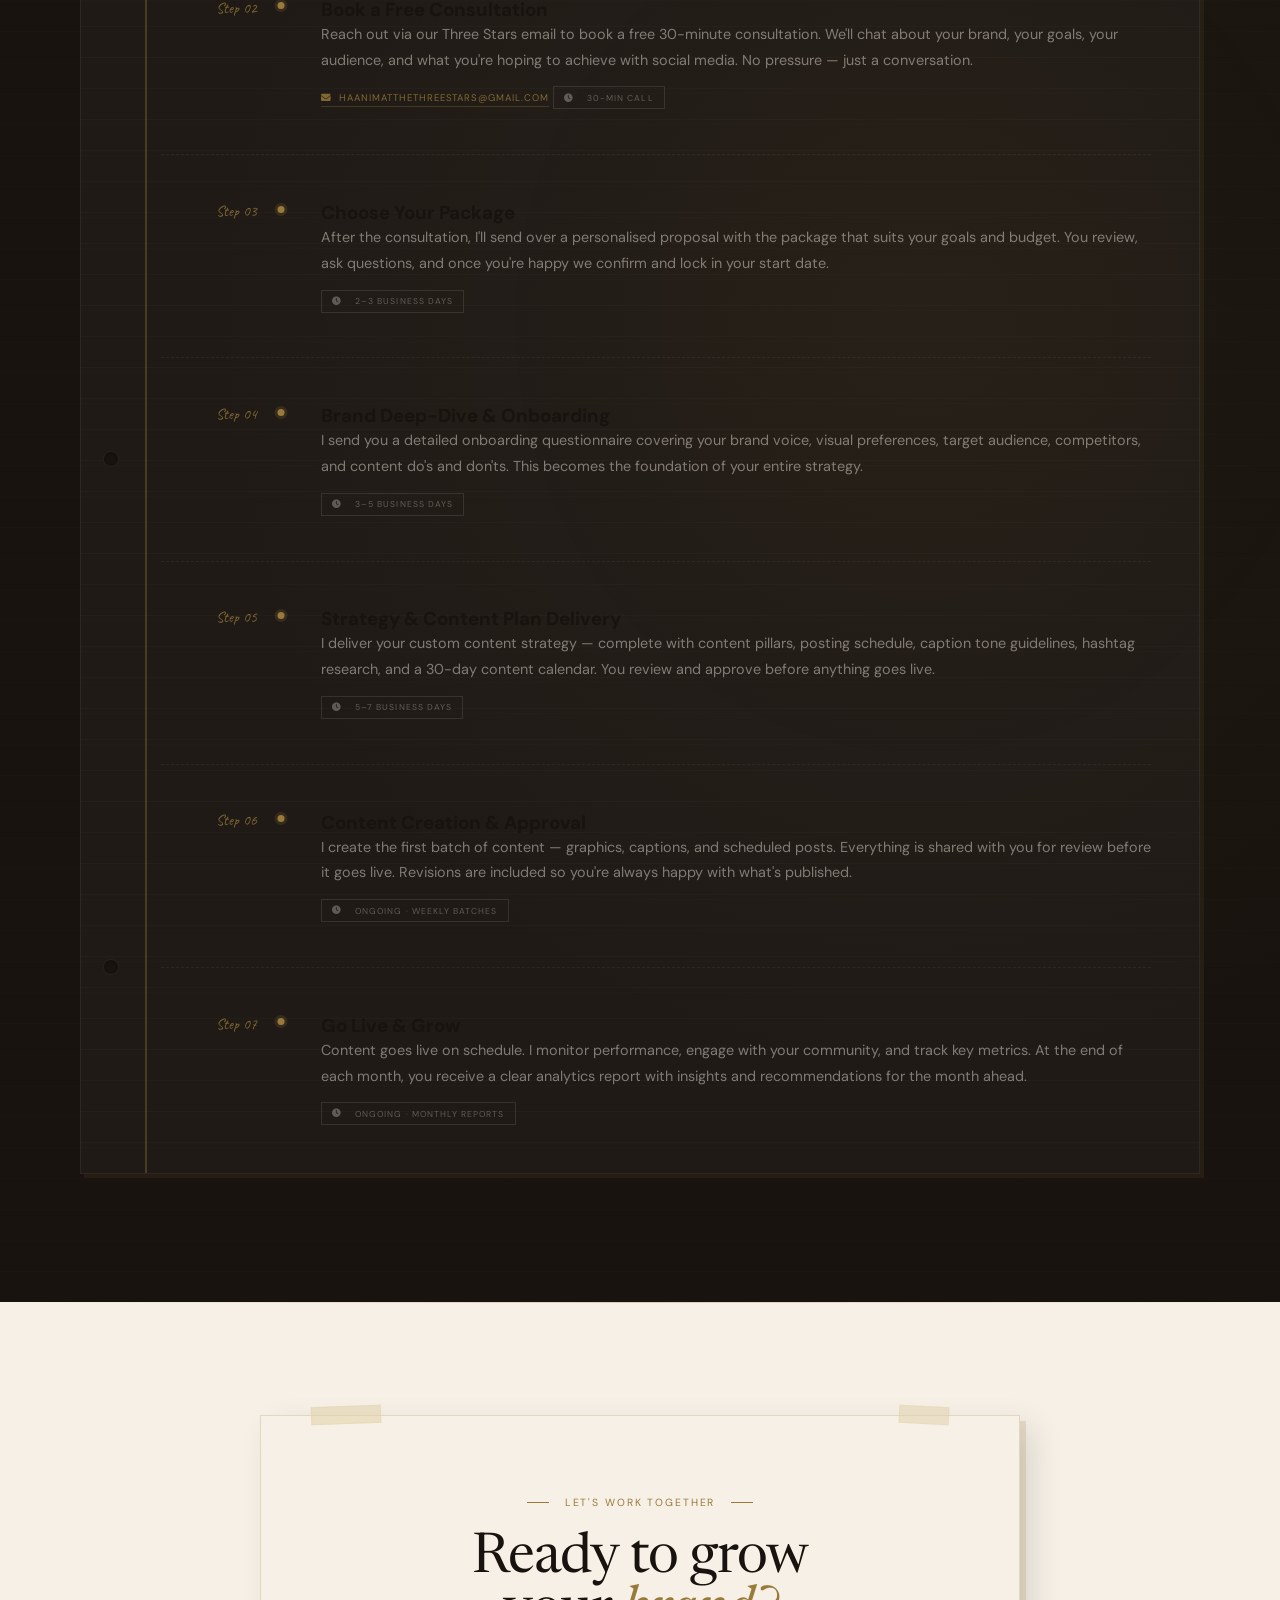
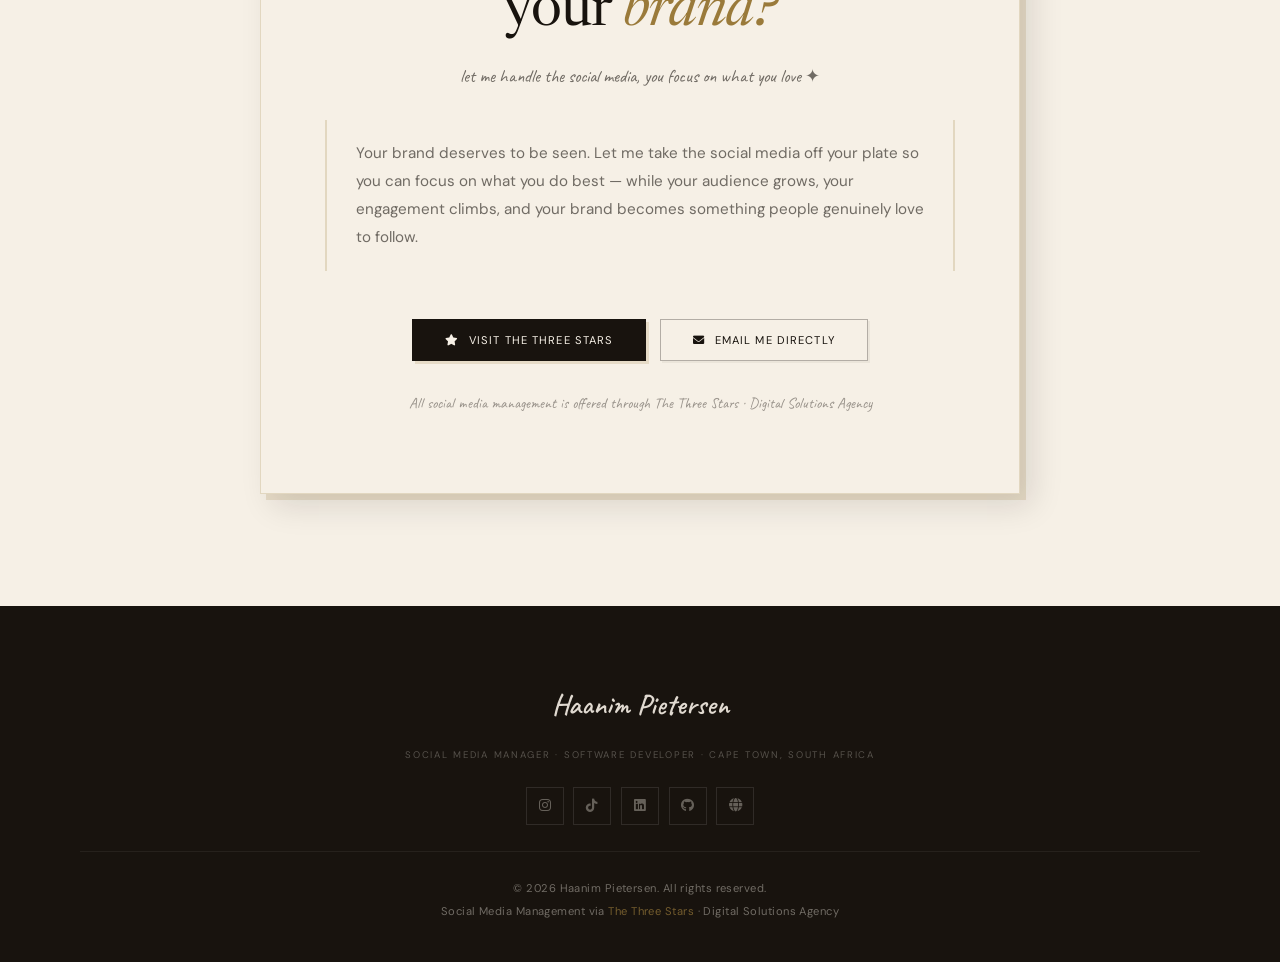
==== commit 81853c7a: "nicer ui" ====
--- a/social.html
+++ b/social.html
@@ -4,467 +4,603 @@
 <meta charset="UTF-8">
 <meta name="viewport" content="width=device-width, initial-scale=1.0">
 <title>Social Media Management — Haanim Pietersen</title>
-<link href="https://fonts.googleapis.com/css2?family=Cormorant+Garamond:ital,wght@0,300;0,400;0,500;0,600;1,300;1,400;1,600&family=DM+Mono:wght@300;400&family=Caveat:wght@400;500;600;700&family=Playfair+Display:ital,wght@0,400;0,700;1,400;1,700&display=swap" rel="stylesheet">
+<link href="https://fonts.googleapis.com/css2?family=Libre+Baskerville:ital,wght@0,400;0,700;1,400&family=DM+Sans:ital,opsz,wght@0,9..40,300;0,9..40,400;0,9..40,500;1,9..40,300;1,9..40,400&family=Newsreader:ital,opsz,wght@0,6..72,300;0,6..72,400;0,6..72,500;1,6..72,300;1,6..72,400;1,6..72,500&family=Caveat:wght@400;500;600&display=swap" rel="stylesheet">
 <link href="https://cdnjs.cloudflare.com/ajax/libs/font-awesome/6.0.0/css/all.min.css" rel="stylesheet">
 <style>
-/* ════════════════════════════════════════
-   TOKENS — match index.html
-════════════════════════════════════════ */
+/* ━━━━━━━━━━━━━━━━━━━━━━━━━━━━━━━━━━━━━━━━━━
+   DESIGN TOKENS — exact match to index.html
+━━━━━━━━━━━━━━━━━━━━━━━━━━━━━━━━━━━━━━━━━━ */
 :root {
-  --ink:       #1a1410;
-  --paper:     #f5efe3;
-  --paper-2:   #ede5d4;
-  --paper-3:   #e8dfc9;
-  --cream:     #fdf8f0;
-  --gold:      #b8913a;
-  --gold-2:    #c9a44d;
-  --gold-light:#e8c97a;
-  --rust:      #8b3a2a;
-  --sage:      #5c7a5e;
-  --dusty:     #7a6b5d;
-  --rule:      rgba(26,20,16,.12);
-  --rule-2:    rgba(26,20,16,.06);
-  --shadow:    rgba(26,20,16,.18);
-}
-
-*,*::before,*::after { margin:0; padding:0; box-sizing:border-box }
+  --ink:        #18130e;
+  --ink-60:     rgba(24,19,14,.6);
+  --ink-30:     rgba(24,19,14,.3);
+  --ink-10:     rgba(24,19,14,.1);
+  --ink-05:     rgba(24,19,14,.05);
+  --paper:      #f6f0e6;
+  --paper-warm: #ede5d4;
+  --paper-aged: #e8dcc8;
+  --cream:      #faf7f1;
+  --gold:       #9a7a3a;
+  --gold-light: rgba(154,122,58,.18);
+  --rust:       #7a3220;
+  --sage:       #4a6a4e;
+  --rule:       rgba(154,122,58,.22);
+  --serif:      'Newsreader', Georgia, serif;
+  --sans:       'DM Sans', system-ui, sans-serif;
+  --hand:       'Caveat', cursive;
+  --classic:    'Libre Baskerville', Georgia, serif;
+  --col-max:    1200px;
+}
+
+/* ━━━━━━━━━━━━━━━━━━━━━━━━━━━━━━━━━━━━━━━━━━
+   RESET & BASE
+━━━━━━━━━━━━━━━━━━━━━━━━━━━━━━━━━━━━━━━━━━ */
+*, *::before, *::after { margin:0; padding:0; box-sizing:border-box }
 html { scroll-behavior:smooth; font-size:16px }
 body {
-  font-family:'Cormorant Garamond', serif;
-  background:var(--paper-2);
-  color:var(--ink);
-  overflow-x:hidden;
-  -webkit-font-smoothing:antialiased;
-  cursor:none;
-  background-image:linear-gradient(var(--rule-2) 1px, transparent 1px);
-  background-size:100% 28px;
+  font-family: var(--sans);
+  background: var(--paper);
+  color: var(--ink);
+  overflow-x: hidden;
+  -webkit-font-smoothing: antialiased;
+  cursor: none;
+}
+body::after {
+  content:'';
+  position:fixed; inset:0;
+  pointer-events:none; z-index:9997;
+  background-image: radial-gradient(circle, rgba(24,19,14,.07) 1px, transparent 1px);
+  background-size: 24px 24px;
 }
 body::before {
   content:'';
   position:fixed; inset:0;
   pointer-events:none; z-index:9998;
-  opacity:.045;
-  background-image:url("data:image/svg+xml,%3Csvg viewBox='0 0 512 512' xmlns='http://www.w3.org/2000/svg'%3E%3Cfilter id='n'%3E%3CfeTurbulence type='fractalNoise' baseFrequency='0.75' numOctaves='4' stitchTiles='stitch'/%3E%3C/filter%3E%3Crect width='512' height='512' filter='url(%23n)'/%3E%3C/svg%3E");
-  background-size:180px;
-}
-
-/* ════════════════════════════════════════
-   CURSOR — heart theme for social page
-════════════════════════════════════════ */
+  opacity:.03;
+  background-image:url("data:image/svg+xml,%3Csvg viewBox='0 0 512 512' xmlns='http://www.w3.org/2000/svg'%3E%3Cfilter id='n'%3E%3CfeTurbulence type='fractalNoise' baseFrequency='0.85' numOctaves='4' stitchTiles='stitch'/%3E%3C/filter%3E%3Crect width='512' height='512' filter='url(%23n)'/%3E%3C/svg%3E");
+  background-size: 200px;
+}
+
+/* ━━━━━━━━━━━━━━━━━━━━━━━━━━━━━━━━━━━━━━━━━━
+   CURSOR
+━━━━━━━━━━━━━━━━━━━━━━━━━━━━━━━━━━━━━━━━━━ */
 .cursor {
-  position:fixed; pointer-events:none; z-index:99999;
+  position:fixed; width:7px; height:7px;
+  background: var(--ink); border-radius:50%;
+  pointer-events:none; z-index:99999;
   transform:translate(-50%,-50%);
-  will-change:transform; transition:transform .1s;
-  font-size:16px; line-height:1; color:var(--gold);
-}
-.cursor::before { content:'♡'; display:block; transition:all .2s ease; }
-body.cursor-hover .cursor::before {
-  content:'♥'; font-size:18px;
-  filter:drop-shadow(0 0 5px rgba(184,145,58,.6));
+  transition: width .2s, height .2s, background .2s;
+  will-change: transform;
 }
 .cursor-ring {
-  position:fixed; width:40px; height:40px;
-  border:1.5px solid var(--gold); border-radius:50%;
+  position:fixed; width:32px; height:32px;
+  border: 1px solid var(--gold);
+  border-radius:50%;
   pointer-events:none; z-index:99998;
   transform:translate(-50%,-50%);
-  transition:transform .15s ease, width .3s, height .3s, box-shadow .3s;
-  will-change:transform;
-}
-body.cursor-hover .cursor-ring {
-  width:56px; height:56px;
-  box-shadow:0 0 0 2px var(--gold-light), 0 0 0 4px rgba(184,145,58,.15);
-  border-color:transparent;
-}
-
-/* ════════════════════════════════════════
+  transition: transform .18s ease, width .3s, height .3s, opacity .3s;
+  will-change: transform;
+  opacity: .7;
+}
+body.cursor-hover .cursor { width:5px; height:5px; background:var(--gold); }
+body.cursor-hover .cursor-ring { width:48px; height:48px; border-color:var(--gold); opacity:1; }
+
+/* ━━━━━━━━━━━━━━━━━━━━━━━━━━━━━━━━━━━━━━━━━━
    SCROLL PROGRESS
-════════════════════════════════════════ */
-.scroll-progress {
-  position:fixed; top:0; left:0; height:4px;
-  background:repeating-linear-gradient(90deg,var(--gold) 0,var(--gold) 8px,var(--gold-light) 8px,var(--gold-light) 16px);
-  z-index:9999; transition:width .1s linear; width:0%; opacity:.8;
-}
-
-/* ════════════════════════════════════════
-   NAV
-════════════════════════════════════════ */
+━━━━━━━━━━━━━━━━━━━━━━━━━━━━━━━━━━━━━━━━━━ */
+.scroll-bar {
+  position:fixed; top:0; left:0; height:2px;
+  background: var(--gold); z-index:9999;
+  width:0%; transition:width .08s linear;
+  opacity:.75;
+}
+
+/* ━━━━━━━━━━━━━━━━━━━━━━━━━━━━━━━━━━━━━━━━━━
+   NAV — exact match to index.html
+━━━━━━━━━━━━━━━━━━━━━━━━━━━━━━━━━━━━━━━━━━ */
 nav {
-  position:fixed; top:0; width:100%;
-  z-index:1000; transition:all .4s ease;
-  background:rgba(245,239,227,.95);
-  backdrop-filter:blur(16px);
-  border-bottom:2px solid rgba(184,145,58,.3);
-  box-shadow:0 2px 20px rgba(26,20,16,.08);
-}
-.nav-container {
-  max-width:1320px; margin:0 auto;
-  display:flex; justify-content:space-between; align-items:center;
-  padding:0 2.5rem; height:64px;
+  position:fixed; top:0; width:100%; z-index:1000;
+  transition: background .4s, border-color .4s, box-shadow .4s;
+}
+nav.scrolled {
+  background: rgba(246,240,230,.97);
+  backdrop-filter: blur(20px) saturate(1.6);
+  border-bottom: 1px solid var(--rule);
+  box-shadow: 0 1px 20px rgba(24,19,14,.06);
+}
+.nav-inner {
+  max-width: var(--col-max); margin:0 auto;
+  display:flex; align-items:center; justify-content:space-between;
+  padding: 0 2.5rem; height: 62px;
 }
 .logo {
-  font-family:'Caveat', cursive;
-  font-size:1.7rem; font-weight:700;
-  color:var(--ink); text-decoration:none; letter-spacing:.02em;
+  font-family: var(--hand);
+  font-size: 1.55rem; font-weight: 600;
+  color: var(--ink); text-decoration:none;
+  letter-spacing: .01em;
+  display:flex; align-items:center; gap:.3rem;
+}
+.logo-mark { color: var(--gold); }
+.nav-links {
+  display:flex; list-style:none; gap:0;
+}
+.nav-links a {
+  font-family: var(--sans);
+  font-size: .7rem; font-weight:400; letter-spacing:.1em; text-transform:uppercase;
+  color: var(--ink-60); text-decoration:none;
+  padding: 0 .9rem; height:62px; line-height:62px;
+  display:block; transition: color .25s;
   position:relative;
 }
-.logo::after {
-  content:''; position:absolute; bottom:-2px; left:0; right:0; height:2px;
-  background:var(--gold); transform:scaleX(.6); transform-origin:left; transition:transform .3s;
-}
-.logo:hover::after { transform:scaleX(1); }
-.logo-dot { color:var(--gold); }
-.nav-links { display:flex; gap:0; list-style:none; }
-.nav-links a {
-  display:block; padding:0 .65rem; height:64px; line-height:64px;
-  font-family:'DM Mono', monospace; font-size:.58rem; letter-spacing:.12em; text-transform:uppercase;
-  text-decoration:none; color:var(--dusty); transition:color .3s; position:relative;
-}
 .nav-links a::after {
-  content:''; position:absolute; bottom:10px; left:.65rem; right:.65rem;
-  height:1px; background:var(--gold); transform:scaleX(0); transition:transform .3s ease;
+  content:'';
+  position:absolute; bottom:12px; left:.9rem; right:.9rem;
+  height:1px; background:var(--gold);
+  transform:scaleX(0); transform-origin:left;
+  transition:transform .25s;
 }
 .nav-links a:hover, .nav-links a.active { color:var(--ink); }
 .nav-links a:hover::after, .nav-links a.active::after { transform:scaleX(1); }
-.mobile-menu { display:none; cursor:pointer; font-size:1.2rem; color:var(--ink); }
-
-/* ════════════════════════════════════════
-   TICKER
-════════════════════════════════════════ */
-.ticker-wrap {
-  width:100%; overflow:hidden;
-  background:var(--ink); padding:.9rem 0;
-  border-top:2px solid var(--gold); border-bottom:2px solid var(--gold);
-  position:relative; z-index:5;
-}
-.ticker-content {
-  display:flex; gap:2.5rem;
-  animation:ticker 22s linear infinite;
-  will-change:transform; font-family:'Caveat', cursive; font-size:1.05rem;
-}
-.ticker-content:hover { animation-play-state:paused; }
-.ticker-item { white-space:nowrap; color:rgba(255,255,255,.55); transition:color .3s; cursor:pointer; }
-.ticker-item:hover { color:var(--gold-light); }
-.ticker-item::before { content:'✦ '; color:var(--gold-light); }
-@keyframes ticker { 0%{transform:translateX(0%)} 100%{transform:translateX(-50%)} }
-
-/* ════════════════════════════════════════
-   SHARED
-════════════════════════════════════════ */
-.section { padding:8rem 0; position:relative; overflow:hidden; }
-.section.alt { background:var(--cream); }
-.section.dark { background:var(--ink); }
-.wrap { max-width:1320px; margin:0 auto; padding:0 2.5rem; }
-
-.section-header { margin-bottom:5rem; position:relative; display:inline-flex; align-items:flex-end; gap:1.5rem; }
-.section-tab {
-  font-family:'DM Mono', monospace; font-size:.58rem; letter-spacing:.2em; text-transform:uppercase;
-  color:white; background:var(--gold); padding:.4rem 1rem;
-  writing-mode:vertical-rl; transform:rotate(180deg);
-  box-shadow:2px 2px 0 rgba(0,0,0,.15);
-}
-.section-heading {
-  font-family:'Playfair Display', serif; font-size:clamp(2.2rem,4vw,3.2rem);
-  font-weight:700; line-height:1; letter-spacing:-.02em; color:var(--ink);
-}
-.section-heading em { font-style:italic; color:var(--gold); }
-.section-heading-hand {
-  font-family:'Caveat', cursive; font-size:1.1rem; color:var(--dusty);
-  display:block; margin-top:.4rem;
-}
-.section-rule {
+.nav-toggle { display:none; background:none; border:none; cursor:pointer; color:var(--ink); font-size:1.1rem; }
+
+/* ━━━━━━━━━━━━━━━━━━━━━━━━━━━━━━━━━━━━━━━━━━
+   UTILITY: SECTION SCAFFOLD
+━━━━━━━━━━━━━━━━━━━━━━━━━━━━━━━━━━━━━━━━━━ */
+.section { padding: 7rem 0; position:relative; }
+.section.tinted { background: var(--cream); }
+.section.dark { background: var(--ink); color: rgba(246,240,230,.85); }
+.wrap { max-width: var(--col-max); margin:0 auto; padding: 0 2.5rem; }
+
+.chapter {
+  display:flex; align-items:flex-start; gap:1.8rem;
+  margin-bottom: 4.5rem;
+}
+.chapter-num {
+  font-family: var(--sans);
+  font-size:.65rem; letter-spacing:.18em; text-transform:uppercase;
+  color: var(--gold);
+  padding:.35rem .8rem;
+  border: 1px solid var(--rule);
+  white-space:nowrap; flex-shrink:0; margin-top:.35rem;
+}
+.chapter-heading {
+  font-family: var(--serif);
+  font-size: clamp(2rem,3.5vw,2.8rem);
+  font-weight:400; line-height:1.1;
+  letter-spacing:-.02em; color:var(--ink);
+}
+.chapter-heading em { font-style:italic; color:var(--gold); }
+.chapter-note {
+  font-family: var(--hand);
+  font-size:1rem; color:var(--ink-60);
+  margin-top:.3rem; display:block;
+}
+.rule-gold {
   width:100%; height:1px;
-  background:linear-gradient(90deg, var(--gold), transparent);
-  margin-bottom:4rem; opacity:.4;
-}
-.section-divider { height:1px; background:linear-gradient(90deg,transparent,rgba(184,145,58,.4),transparent); }
-
-/* ════════════════════════════════════════
+  background: linear-gradient(90deg, var(--gold), transparent);
+  margin-bottom: 3.5rem; opacity:.35;
+}
+.divider { width:100%; height:1px; background:linear-gradient(90deg, transparent, rgba(154,122,58,.3), transparent); }
+
+/* ━━━━━━━━━━━━━━━━━━━━━━━━━━━━━━━━━━━━━━━━━━
    BUTTONS
-════════════════════════════════════════ */
-.btn-gold {
-  padding:.85rem 2.2rem; background:var(--gold); color:white;
-  font-family:'DM Mono', monospace; font-size:.65rem; letter-spacing:.15em; text-transform:uppercase;
-  text-decoration:none; border:none; cursor:none; transition:all .3s;
+━━━━━━━━━━━━━━━━━━━━━━━━━━━━━━━━━━━━━━━━━━ */
+.btn {
   display:inline-flex; align-items:center; gap:.6rem;
-  box-shadow:3px 3px 0 rgba(0,0,0,.18);
-}
-.btn-gold:hover { transform:translate(-2px,-2px); box-shadow:5px 5px 0 rgba(0,0,0,.18); }
-.btn-outline {
-  padding:.85rem 2.2rem; background:transparent; color:var(--ink);
-  font-family:'DM Mono', monospace; font-size:.65rem; letter-spacing:.15em; text-transform:uppercase;
-  text-decoration:none; cursor:none; border:1.5px solid var(--rule); transition:all .3s;
-  display:inline-flex; align-items:center; gap:.6rem; box-shadow:2px 2px 0 var(--rule);
-}
-.btn-outline:hover {
-  border-color:var(--gold); color:var(--gold);
-  box-shadow:3px 3px 0 rgba(184,145,58,.3); transform:translate(-2px,-2px);
-}
-.btn-t3s {
-  padding:.85rem 2.2rem; background:var(--gold); color:white;
-  font-family:'DM Mono', monospace; font-size:.65rem; letter-spacing:.15em; text-transform:uppercase;
-  text-decoration:none; cursor:none; border:1px solid var(--gold); transition:all .3s;
-  display:inline-flex; align-items:center; gap:.6rem; box-shadow:3px 3px 0 rgba(0,0,0,.18);
-}
-.btn-t3s:hover { transform:translate(-2px,-2px); box-shadow:5px 5px 0 rgba(0,0,0,.2); }
+  font-family: var(--sans); font-size:.7rem;
+  font-weight:400; letter-spacing:.1em; text-transform:uppercase;
+  text-decoration:none; padding:.82rem 2rem;
+  transition: all .25s; cursor:none;
+}
+.btn-primary {
+  background: var(--ink); color: var(--paper);
+  border: 1px solid var(--ink);
+  box-shadow: 3px 3px 0 var(--gold-light);
+}
+.btn-primary:hover {
+  background: var(--gold); border-color: var(--gold);
+  box-shadow: 4px 4px 0 rgba(154,122,58,.3);
+  transform: translate(-1px,-1px);
+}
+.btn-secondary {
+  background: transparent; color: var(--ink);
+  border: 1px solid var(--ink-30);
+  box-shadow: 2px 2px 0 var(--ink-05);
+}
+.btn-secondary:hover {
+  border-color: var(--gold); color: var(--gold);
+  box-shadow: 3px 3px 0 var(--gold-light);
+  transform: translate(-1px,-1px);
+}
+.btn-ghost-light {
+  background:transparent; color:rgba(246,240,230,.8);
+  border:1px solid rgba(246,240,230,.25);
+}
+.btn-ghost-light:hover {
+  background:rgba(246,240,230,.08);
+  border-color:rgba(246,240,230,.5);
+  color:rgba(246,240,230,1);
+}
 
 /* tags */
 .tag {
-  font-family:'DM Mono', monospace; font-size:.55rem; letter-spacing:.08em; text-transform:uppercase;
-  padding:.2rem .55rem; border:1px solid var(--rule); color:var(--dusty);
-  transition:all .25s; cursor:none; display:inline-block;
+  font-family: var(--sans);
+  font-size:.56rem; letter-spacing:.06em; text-transform:uppercase;
+  padding:.22rem .55rem;
+  border: 1px solid var(--ink-10);
+  color:var(--ink-60);
+  transition:all .2s; display:inline-block;
 }
 .tag:hover { border-color:var(--gold); color:var(--gold); }
 
-/* ════════════════════════════════════════
-   REVEAL
-════════════════════════════════════════ */
-.reveal {
-  opacity:0; transform:translateY(28px) rotate(.5deg);
-  transition:opacity .9s ease, transform .9s cubic-bezier(0.23,1,0.32,1);
-}
-.reveal.in-view { opacity:1; transform:translateY(0) rotate(0deg); }
-.reveal-left {
-  opacity:0; transform:translateX(-28px);
-  transition:opacity .9s ease, transform .9s cubic-bezier(0.23,1,0.32,1);
-}
-.reveal-left.in-view { opacity:1; transform:translateX(0); }
-.reveal-right {
-  opacity:0; transform:translateX(28px);
-  transition:opacity .9s ease, transform .9s cubic-bezier(0.23,1,0.32,1);
-}
-.reveal-right.in-view { opacity:1; transform:translateX(0); }
-
-/* ════════════════════════════════════════
-   HERO — dark, editorial, with polaroid
-════════════════════════════════════════ */
+/* ━━━━━━━━━━━━━━━━━━━━━━━━━━━━━━━━━━━━━━━━━━
+   TICKER
+━━━━━━━━━━━━━━━━━━━━━━━━━━━━━━━━━━━━━━━━━━ */
+.ticker-band {
+  width:100%; overflow:hidden;
+  background: var(--ink);
+  border-top: 1px solid rgba(154,122,58,.4);
+  border-bottom: 1px solid rgba(154,122,58,.4);
+  padding: .7rem 0;
+}
+.ticker-track {
+  display:flex; gap:3rem;
+  animation: scroll 28s linear infinite;
+  width:max-content;
+}
+.ticker-track:hover { animation-play-state:paused; }
+.ticker-item {
+  font-family: var(--hand);
+  font-size:.95rem;
+  color: rgba(246,240,230,.45);
+  white-space:nowrap; transition:color .25s; cursor:pointer;
+}
+.ticker-item:hover { color:rgba(154,122,58,.9); }
+.ticker-item::before { content:'— '; color:rgba(154,122,58,.5); }
+@keyframes scroll {
+  from { transform:translateX(0); }
+  to   { transform:translateX(-50%); }
+}
+
+/* ━━━━━━━━━━━━━━━━━━━━━━━━━━━━━━━━━━━━━━━━━━
+   SCRAPBOOK ELEMENTS
+━━━━━━━━━━━━━━━━━━━━━━━━━━━━━━━━━━━━━━━━━━ */
+.tape {
+  display:block;
+  background: rgba(226,210,170,.45);
+  border-top: .5px solid rgba(226,210,170,.6);
+  border-bottom: .5px solid rgba(226,210,170,.6);
+  position:absolute; pointer-events:none;
+}
+.fold {
+  position:absolute; bottom:0; right:0;
+  width:28px; height:28px;
+  background: linear-gradient(225deg, var(--paper-warm) 50%, var(--paper-aged) 50%);
+  pointer-events:none;
+}
+.fold::after {
+  content:''; position:absolute; inset:0;
+  background: linear-gradient(225deg, transparent 49%, rgba(24,19,14,.06) 50%);
+}
+.annotation {
+  font-family: var(--hand);
+  font-size:.9rem; color:var(--rust);
+  opacity:.65; pointer-events:none; user-select:none;
+}
+.pin {
+  width:11px; height:11px; border-radius:50%;
+  background: radial-gradient(circle at 38% 38%, #c04030, #6a1a0c);
+  box-shadow: 0 2px 5px rgba(0,0,0,.3), inset 0 -1px 2px rgba(0,0,0,.2);
+  position:absolute; top:-7px; left:50%; transform:translateX(-50%); z-index:2;
+}
+.washi {
+  position:absolute; height:16px;
+  background: repeating-linear-gradient(
+    90deg,
+    rgba(154,122,58,.28) 0, rgba(154,122,58,.28) 6px,
+    rgba(200,172,100,.22) 6px, rgba(200,172,100,.22) 12px
+  );
+  pointer-events:none;
+}
+
+/* ━━━━━━━━━━━━━━━━━━━━━━━━━━━━━━━━━━━━━━━━━━
+   HERO — dark, like index.html t3s section but adapted
+━━━━━━━━━━━━━━━━━━━━━━━━━━━━━━━━━━━━━━━━━━ */
 .hero {
-  min-height:100vh; padding-top:64px;
-  background:var(--ink); position:relative; overflow:hidden;
+  min-height:100vh; padding-top:62px;
+  background: var(--ink); position:relative; overflow:hidden;
   display:grid; grid-template-columns:1fr 1fr;
 }
 .hero::before {
   content:''; position:absolute; inset:0;
-  background:radial-gradient(ellipse at 30% 60%,rgba(184,145,58,.1) 0%,transparent 60%);
+  background:
+    radial-gradient(ellipse at 30% 60%, rgba(154,122,58,.08) 0%, transparent 55%),
+    repeating-linear-gradient(0deg, transparent, transparent 30px, rgba(255,255,255,.015) 31px);
   pointer-events:none; z-index:0;
-  background-image:linear-gradient(rgba(255,255,255,.015) 1px, transparent 1px);
-  background-size:100% 28px;
-}
-/* gold accent strip on top */
+}
 .hero::after {
-  content:''; position:absolute; top:64px; left:0; right:0; height:4px;
-  background:repeating-linear-gradient(90deg,var(--gold) 0,var(--gold) 30px,var(--gold-2) 30px,var(--gold-2) 60px,var(--gold-light) 60px,var(--gold-light) 90px);
-  z-index:2;
-}
-
+  content:''; position:absolute; top:62px; left:0; right:0; height:3px;
+  background: var(--gold); opacity:.55; z-index:2;
+}
 .hero-left {
   display:flex; flex-direction:column; justify-content:center;
   padding:7rem 5rem 7rem 6rem;
-  border-right:1px solid rgba(255,255,255,.07);
+  border-right:1px solid rgba(255,255,255,.06);
   position:relative; z-index:1;
 }
 .hero-eyebrow {
-  font-family:'DM Mono', monospace; font-size:.6rem; letter-spacing:.22em; text-transform:uppercase;
-  color:var(--gold); margin-bottom:1.8rem; display:flex; align-items:center; gap:.8rem;
-  opacity:0; animation:fadeUp .7s .3s ease forwards;
-}
-.hero-eyebrow::before { content:''; display:inline-block; width:24px; height:1px; background:var(--gold); }
+  font-family: var(--sans);
+  font-size:.65rem; letter-spacing:.18em; text-transform:uppercase;
+  color:rgba(154,122,58,.8); margin-bottom:1.8rem;
+  display:flex; align-items:center; gap:.75rem;
+  opacity:0; animation: rise .7s .3s ease forwards;
+}
+.hero-eyebrow::before { content:''; display:inline-block; width:22px; height:1px; background:rgba(154,122,58,.8); }
+.hero-eyebrow::after { content:''; display:inline-block; width:20px; height:1px; background:rgba(154,122,58,.6); }
 .hero-name {
-  font-family:'Playfair Display', serif;
-  font-size:clamp(3rem,5.5vw,5rem); font-weight:700;
-  line-height:.95; letter-spacing:-.02em; color:white;
-  margin-bottom:.3rem; opacity:0; animation:fadeUp .8s .45s ease forwards;
-}
-.hero-name em { font-style:italic; color:var(--gold); }
-.hero-title {
-  font-family:'Caveat', cursive; font-size:1.3rem; color:rgba(255,255,255,.45);
+  font-family: var(--serif);
+  font-size: clamp(3rem,5.5vw,5rem);
+  font-weight:400; line-height:.95;
+  letter-spacing:-.03em; color:rgba(246,240,230,.9);
+  margin-bottom:.5rem;
+  opacity:0; animation: rise .8s .45s ease forwards;
+}
+.hero-name em { font-style:italic; color:rgba(154,122,58,.9); }
+.hero-subtitle {
+  font-family: var(--hand);
+  font-size:1.15rem; color:rgba(246,240,230,.45);
   margin-bottom:2.5rem; margin-top:.5rem;
-  opacity:0; animation:fadeUp .7s .6s ease forwards;
-}
-.hero-desc {
-  font-size:1rem; line-height:1.85; color:rgba(255,255,255,.55);
-  max-width:440px; margin-bottom:2.5rem;
-  border-left:3px solid rgba(184,145,58,.5); padding-left:1.2rem;
-  opacity:0; animation:fadeUp .7s .75s ease forwards;
+  opacity:0; animation: rise .7s .6s ease forwards;
+}
+.hero-bio {
+  font-family: var(--sans);
+  font-size:.95rem; line-height:1.85; color:rgba(246,240,230,.5);
+  border-left: 2px solid rgba(154,122,58,.4);
+  padding-left:1.2rem;
+  margin-bottom:2rem;
+  opacity:0; animation: rise .7s .72s ease forwards;
 }
 .hero-cert {
   display:flex; align-items:center; gap:1rem;
-  padding:1.1rem 1.4rem;
-  border:1px solid rgba(184,145,58,.25); background:rgba(184,145,58,.06);
-  margin-bottom:2rem;
-  opacity:0; animation:fadeUp .7s .9s ease forwards;
-}
-.hero-cert i { font-size:1.3rem; color:var(--gold-light); }
-.hero-cert-text { font-size:.8rem; color:rgba(255,255,255,.6); line-height:1.5; }
-.hero-cert-text strong { display:block; color:rgba(255,255,255,.9); font-weight:500; margin-bottom:.15rem; }
+  padding:1rem 1.3rem;
+  border:1px solid rgba(154,122,58,.25); background:rgba(154,122,58,.06);
+  margin-bottom:2.2rem;
+  opacity:0; animation: rise .7s .86s ease forwards;
+}
+.hero-cert i { font-size:1.2rem; color:rgba(154,122,58,.8); }
+.hero-cert-text { font-size:.82rem; color:rgba(246,240,230,.5); line-height:1.5; }
+.hero-cert-text strong { display:block; color:rgba(246,240,230,.9); font-weight:500; margin-bottom:.15rem; }
 .hero-actions {
-  display:flex; gap:1rem; flex-wrap:wrap;
-  opacity:0; animation:fadeUp .7s 1.05s ease forwards;
+  display:flex; gap:.85rem; flex-wrap:wrap;
+  opacity:0; animation: rise .7s 1s ease forwards;
 }
 .hero-scroll {
   position:absolute; bottom:2rem; left:6rem;
-  font-family:'Caveat', cursive; font-size:.95rem; color:rgba(255,255,255,.3);
+  font-family: var(--hand); font-size:.9rem; color:rgba(246,240,230,.3);
   display:flex; align-items:center; gap:.6rem;
-  opacity:0; animation:fadeUp .7s 1.3s ease forwards;
-}
-.hero-scroll-line { width:40px; height:1px; background:rgba(255,255,255,.25); position:relative; overflow:hidden; }
+  opacity:0; animation: rise .7s 1.2s ease forwards;
+}
+.hero-scroll-line { width:40px; height:1px; background:rgba(255,255,255,.2); position:relative; overflow:hidden; }
 .hero-scroll-line::after { content:''; position:absolute; top:0; left:-100%; width:100%; height:100%; background:var(--gold); animation:scanLine 2s ease infinite; }
 @keyframes scanLine { 0%{left:-100%} 100%{left:100%} }
-@keyframes fadeUp { from{opacity:0;transform:translateY(24px)} to{opacity:1;transform:translateY(0)} }
-
-/* hero right — polaroid on dark bg */
-.hero-right { position:relative; overflow:hidden; display:flex; align-items:center; justify-content:center; padding:4rem 3rem; }
-.hero-right-img-wrap {
-  position:relative; transform:rotate(1.5deg);
-  transition:transform .4s ease; display:inline-block;
-}
-.hero-right-img-wrap:hover { transform:rotate(0deg) scale(1.02); }
-.polaroid-dark {
-  background:#0a0a0a; padding:1rem 1rem .8rem;
-  box-shadow:4px 4px 0 rgba(184,145,58,.15), 0 20px 50px rgba(0,0,0,.6);
-}
-.polaroid-dark img {
-  width:380px; max-width:100%; height:460px;
-  object-fit:cover; object-position:top center;
-  display:block;
-  filter:grayscale(10%) contrast(1.08) brightness(.85);
-}
-.polaroid-dark-caption {
-  font-family:'Caveat', cursive; font-size:1.1rem;
-  color:rgba(255,255,255,.5); text-align:center; padding:.8rem .5rem .2rem; letter-spacing:.04em;
-}
-/* washi tape over photo */
-.washi-tl, .washi-br {
-  position:absolute; width:55px; height:16px;
-  background:repeating-linear-gradient(45deg,rgba(184,145,58,.3) 0,rgba(184,145,58,.3) 4px,rgba(232,201,122,.4) 4px,rgba(232,201,122,.4) 8px);
-}
-.washi-tl { top:-7px; left:14px; transform:rotate(-3deg); }
-.washi-br { bottom:-7px; right:14px; transform:rotate(-2deg); }
+
+/* hero right */
+.hero-right {
+  position:relative; overflow:hidden;
+  display:flex; align-items:center; justify-content:center;
+  padding:4rem 3rem; z-index:1;
+}
+.hero-photo-wrap {
+  position:relative; display:inline-block;
+  opacity:0; animation: rise .8s .5s ease forwards;
+}
+.polaroid {
+  background: #0a0a0a;
+  padding: 1.1rem 1.1rem .75rem;
+  box-shadow:
+    0 1px 0 rgba(24,19,14,.12),
+    4px 4px 0 rgba(154,122,58,.12),
+    0 20px 50px rgba(0,0,0,.55);
+  transform: rotate(1deg);
+  transition: transform .5s cubic-bezier(.23,1,.32,1);
+  position:relative;
+}
+.polaroid:hover { transform: rotate(0deg) scale(1.01); }
+.polaroid img {
+  width:360px; max-width:100%; display:block;
+  height:440px; object-fit:cover; object-position:top center;
+  filter: sepia(6%) contrast(1.06) brightness(.88);
+}
+.polaroid-caption {
+  font-family: var(--hand);
+  font-size:.95rem; color:rgba(255,255,255,.4);
+  text-align:center; padding:.65rem .4rem .1rem;
+}
+.polaroid .washi-tl { width:54px; top:-8px; left:14px; transform:rotate(-2deg); }
+.polaroid .washi-tr { width:42px; top:-7px; right:18px; transform:rotate(2.5deg); }
+
 /* sticky notes on hero-right */
 .hero-sticky {
-  position:absolute; padding:.9rem 1rem;
-  font-family:'Caveat', cursive; font-size:.95rem; line-height:1.5;
-  box-shadow:2px 3px 10px rgba(0,0,0,.35);
-}
-.hero-sticky-1 { background:#f8e8a0; color:#3a3010; transform:rotate(-3deg); top:20%; right:8%; max-width:130px; }
-.hero-sticky-2 { background:#c8dcc8; color:#1a301e; transform:rotate(2deg); bottom:22%; right:5%; max-width:130px; }
-.float-orb {
-  position:absolute; border-radius:50%; pointer-events:none; filter:blur(1px);
-}
-.float-orb-1 { width:280px; height:280px; background:radial-gradient(circle,rgba(184,145,58,.09),transparent 70%); top:10%; right:-80px; animation:floatOrb 8s ease-in-out infinite; }
-.float-orb-2 { width:180px; height:180px; background:radial-gradient(circle,rgba(184,145,58,.06),transparent 70%); bottom:15%; left:0; animation:floatOrb 6s ease-in-out infinite reverse; }
-@keyframes floatOrb { 0%,100%{transform:translateY(0)} 50%{transform:translateY(-24px)} }
-
-/* ════════════════════════════════════════
-   ABOUT — notebook style
-════════════════════════════════════════ */
-.about-grid { display:grid; grid-template-columns:280px 1fr; gap:5rem; align-items:start; }
-.stat-cluster {
-  display:flex; flex-direction:column; gap:0;
-  border:1.5px solid rgba(184,145,58,.25);
-  box-shadow:4px 4px 0 rgba(184,145,58,.12);
-  background:var(--paper); position:relative;
-}
-.stat-cluster::before {
-  content:''; position:absolute; top:-8px; left:50%; transform:translateX(-50%);
-  width:60px; height:16px; background:rgba(232,201,122,.5); border:1px solid rgba(232,201,122,.35);
-}
-.stat-cell {
-  padding:2rem 1.5rem; text-align:center;
-  border-bottom:1px solid var(--rule);
-  transition:background .3s; cursor:none;
-}
-.stat-cell:last-child { border-bottom:none; }
-.stat-cell:hover { background:rgba(184,145,58,.05); }
-.stat-num {
-  font-family:'Playfair Display', serif; font-size:2.8rem; font-weight:700;
-  color:var(--gold); line-height:1; display:block; margin-bottom:.3rem;
-}
-.stat-name {
-  font-family:'DM Mono', monospace; font-size:.58rem;
-  letter-spacing:.14em; text-transform:uppercase; color:var(--dusty);
-}
-.stat-hand { font-family:'Caveat', cursive; font-size:.85rem; color:var(--gold); display:block; margin-top:.2rem; }
-.about-text p { font-size:1.05rem; line-height:1.9; color:var(--dusty); margin-bottom:1.4rem; }
-.about-text strong { color:var(--ink); font-weight:600; }
-.cert-badges { display:flex; flex-wrap:wrap; gap:.6rem; margin-top:2rem; }
-.cert-badge {
-  display:inline-flex; align-items:center; gap:.5rem;
-  background:rgba(184,145,58,.1); border:1px solid rgba(184,145,58,.3);
-  color:var(--gold); padding:.5rem 1.1rem;
-  font-family:'Caveat', cursive; font-size:.95rem; font-weight:600;
-  transition:all .3s; cursor:none;
-}
-.cert-badge:hover { background:rgba(184,145,58,.18); transform:translateY(-2px); box-shadow:2px 2px 0 rgba(184,145,58,.2); }
-
-/* ════════════════════════════════════════
-   SERVICES — graph paper grid
-════════════════════════════════════════ */
-.services-wrap {
-  background:white;
+  position:absolute; padding:.8rem 1rem;
+  font-family: var(--hand); font-size:.92rem; line-height:1.4;
+  box-shadow: 2px 3px 8px rgba(0,0,0,.35); max-width:130px;
+}
+.hero-sticky-1 { background:#f5e8a0; color:#3a3010; transform:rotate(-3deg); top:20%; right:6%; }
+.hero-sticky-2 { background:#c8dcc0; color:#1e3025; transform:rotate(2deg); bottom:22%; right:4%; }
+
+@keyframes rise {
+  from { opacity:0; transform:translateY(20px); }
+  to   { opacity:1; transform:translateY(0); }
+}
+
+/* ━━━━━━━━━━━━━━━━━━━━━━━━━━━━━━━━━━━━━━━━━━
+   REVEAL ANIMATIONS
+━━━━━━━━━━━━━━━━━━━━━━━━━━━━━━━━━━━━━━━━━━ */
+.reveal { opacity:0; transform:translateY(26px); transition:opacity .85s ease, transform .85s cubic-bezier(.23,1,.32,1); }
+.reveal.up  { opacity:1; transform:translateY(0); }
+.rl { opacity:0; transform:translateX(-24px); transition:opacity .85s ease, transform .85s cubic-bezier(.23,1,.32,1); }
+.rl.up { opacity:1; transform:translateX(0); }
+.rr { opacity:0; transform:translateX(24px); transition:opacity .85s ease, transform .85s cubic-bezier(.23,1,.32,1); }
+.rr.up { opacity:1; transform:translateX(0); }
+
+/* ━━━━━━━━━━━━━━━━━━━━━━━━━━━━━━━━━━━━━━━━━━
+   ABOUT — ledger + body, exact index.html style
+━━━━━━━━━━━━━━━━━━━━━━━━━━━━━━━━━━━━━━━━━━ */
+.about-grid {
+  display:grid; grid-template-columns:260px 1fr;
+  gap:5rem; align-items:start;
+}
+.ledger {
+  border: 1px solid var(--rule);
+  background: white;
+  box-shadow: 4px 4px 0 var(--gold-light);
+  position:relative;
+}
+.ledger::before {
+  content:''; position:absolute; top:0; left:0; bottom:0; width:2px;
+  background: var(--gold); opacity:.4;
+}
+.ledger-tape {
+  width:56px; height:15px;
+  background: rgba(226,210,170,.5);
+  border:.5px solid rgba(226,210,170,.7);
+  position:absolute; top:-8px; left:50%;
+  transform:translateX(-50%) rotate(-1deg);
+}
+.ledger-row {
+  padding:1.6rem 1.4rem 1.5rem;
+  border-bottom: 1px solid var(--ink-05);
+  text-align:center; transition: background .25s;
+}
+.ledger-row:last-child { border-bottom:none; }
+.ledger-row:hover { background:rgba(154,122,58,.04); }
+.lnum {
+  font-family: var(--serif);
+  font-size:2.5rem; font-weight:400;
+  color: var(--gold); line-height:1;
+  display:block; margin-bottom:.25rem;
+}
+.llabel {
+  font-family: var(--sans);
+  font-size:.6rem; letter-spacing:.12em; text-transform:uppercase;
+  color: var(--ink-60);
+}
+.lnote {
+  font-family: var(--hand);
+  font-size:.85rem; color:var(--gold);
+  display:block; margin-top:.2rem;
+}
+.about-body p {
+  font-family: var(--sans);
+  font-size:.96rem; line-height:1.9; color:var(--ink-60);
+  margin-bottom:1.3rem;
+}
+.about-body strong { color:var(--ink); font-weight:500; }
+.award-strip { display:flex; flex-wrap:wrap; gap:.55rem; margin-top:2rem; }
+.award-tag {
+  display:inline-flex; align-items:center; gap:.45rem;
+  font-family: var(--hand); font-size:.9rem;
+  background: rgba(154,122,58,.09);
+  border: 1px solid rgba(154,122,58,.25);
+  color: var(--gold); padding:.4rem .9rem;
+  transition: all .25s;
+}
+.award-tag:hover { background:rgba(154,122,58,.16); transform:translateY(-2px); }
+
+/* ━━━━━━━━━━━━━━━━━━━━━━━━━━━━━━━━━━━━━━━━━━
+   SKILLS / SERVICES — graph-paper grid
+━━━━━━━━━━━━━━━━━━━━━━━━━━━━━━━━━━━━━━━━━━ */
+.graph-paper {
+  background: white;
   background-image:
-    linear-gradient(rgba(184,145,58,.08) 1px, transparent 1px),
-    linear-gradient(90deg, rgba(184,145,58,.08) 1px, transparent 1px);
-  background-size:28px 28px;
-  border:1.5px solid rgba(184,145,58,.2);
-  box-shadow:5px 5px 0 rgba(184,145,58,.1);
-  padding:3rem; position:relative;
-  transform:rotate(.3deg);
-}
-.services-wrap::before {
-  content:'Services I offer';
-  position:absolute; top:-12px; left:30px;
-  font-family:'Caveat', cursive; font-size:.9rem; color:var(--dusty);
+    linear-gradient(rgba(154,122,58,.07) 1px, transparent 1px),
+    linear-gradient(90deg, rgba(154,122,58,.07) 1px, transparent 1px);
+  background-size: 28px 28px;
+  border: 1px solid var(--rule);
+  box-shadow: 5px 5px 0 var(--gold-light);
+  padding: 2.5rem; position:relative;
+  transform: rotate(.25deg);
+}
+.graph-paper::before {
+  content:'services I offer';
+  position:absolute; top:-11px; left:24px;
+  font-family: var(--hand); font-size:.88rem; color:var(--ink-60);
   background:white; padding:0 .5rem;
 }
 .services-grid {
   display:grid; grid-template-columns:repeat(3,1fr);
-  gap:0; border:1px solid var(--rule); transform:rotate(-.3deg);
+  border: 1px solid var(--ink-10);
+  transform: rotate(-.25deg);
 }
 .service-cell {
-  padding:2.2rem; border-right:1px solid var(--rule); border-bottom:1px solid var(--rule);
-  transition:all .4s ease; position:relative; overflow:hidden; cursor:none;
+  padding:2rem;
+  border-right: 1px solid var(--ink-10);
+  border-bottom: 1px solid var(--ink-10);
   background:white;
+  transition: all .35s ease;
+  position:relative; overflow:hidden; cursor:none;
 }
 .service-cell:nth-child(3n) { border-right:none; }
 .service-cell:nth-last-child(-n+3) { border-bottom:none; }
-.service-cell:hover { background:rgba(184,145,58,.04); transform:translateY(-3px); box-shadow:0 8px 24px rgba(184,145,58,.12); z-index:2; }
-.service-num {
-  font-family:'Caveat', cursive; font-size:3rem; font-weight:700;
-  color:rgba(184,145,58,.08); position:absolute; top:.5rem; right:1rem; line-height:1;
-}
-.service-ico {
-  width:38px; height:38px; background:var(--gold);
+.service-cell:hover {
+  background: rgba(154,122,58,.03);
+  transform: translateY(-3px);
+  box-shadow: 0 8px 24px rgba(154,122,58,.1); z-index:2;
+}
+.sk-num {
+  font-family: var(--sans);
+  font-size:.58rem; letter-spacing:.14em;
+  color:var(--gold); margin-bottom:1.1rem;
+}
+.sk-icon {
+  width:34px; height:34px;
+  background: var(--ink); color:rgba(246,240,230,.9);
   display:flex; align-items:center; justify-content:center;
-  color:white; font-size:.85rem; margin-bottom:1.2rem; transition:transform .3s;
-}
-.service-cell:hover .service-ico { transform:rotate(-8deg) scale(1.1); }
-.service-cell h3 { font-family:'Playfair Display', serif; font-size:1.1rem; font-weight:700; margin-bottom:.6rem; }
-.service-cell p { font-size:.88rem; color:var(--dusty); line-height:1.7; margin-bottom:1rem; }
-
-/* ════════════════════════════════════════
-   CONTENT GALLERY — scrapbook layout
-════════════════════════════════════════ */
-.gallery-filters { display:flex; gap:.6rem; flex-wrap:wrap; margin-bottom:3rem; }
+  font-size:.8rem; margin-bottom:1rem; transition:transform .3s;
+}
+.service-cell:hover .sk-icon { transform:rotate(-6deg) scale(1.08); }
+.service-cell h3 {
+  font-family: var(--serif);
+  font-size:1.05rem; font-weight:400; margin-bottom:.5rem;
+}
+.service-cell p { font-size:.84rem; color:var(--ink-60); line-height:1.7; margin-bottom:.85rem; }
+.tag-row { display:flex; flex-wrap:wrap; gap:.3rem; }
+
+/* ━━━━━━━━━━━━━━━━━━━━━━━━━━━━━━━━━━━━━━━━━━
+   CONTENT GALLERY — corkboard style
+━━━━━━━━━━━━━━━━━━━━━━━━━━━━━━━━━━━━━━━━━━ */
+.corkboard {
+  background: #c0ac92;
+  background-image:url("data:image/svg+xml,%3Csvg viewBox='0 0 300 300' xmlns='http://www.w3.org/2000/svg'%3E%3Cfilter id='c'%3E%3CfeTurbulence type='fractalNoise' baseFrequency='0.5' numOctaves='4' stitchTiles='stitch'/%3E%3C/filter%3E%3Crect width='300' height='300' filter='url(%23c)' opacity='0.35'/%3E%3C/svg%3E");
+  padding:3.5rem 2.5rem;
+  border-top: 2px solid #a09278;
+  border-bottom: 2px solid #a09278;
+  box-shadow: inset 0 0 50px rgba(0,0,0,.08);
+}
+.gallery-filters {
+  display:flex; gap:.5rem; margin-bottom:2.5rem; flex-wrap:wrap;
+}
 .filter-btn {
-  padding:.55rem 1.3rem; background:var(--paper);
-  border:1.5px solid rgba(184,145,58,.25); color:var(--dusty);
-  font-family:'Caveat', cursive; font-size:1rem;
-  cursor:none; transition:all .25s; box-shadow:2px 2px 0 rgba(0,0,0,.08);
-}
-.filter-btn:hover, .filter-btn.active {
-  background:var(--gold); color:white; border-color:var(--gold);
-  box-shadow:3px 3px 0 rgba(0,0,0,.15);
+  font-family: var(--hand); font-size:.95rem;
+  padding:.5rem 1.2rem;
+  background:rgba(246,240,230,.7); color:var(--ink-60);
+  border:.5px solid rgba(24,19,14,.15);
+  cursor:none; transition:all .2s;
+  box-shadow:1px 2px 4px rgba(0,0,0,.1);
+}
+.filter-btn.active, .filter-btn:hover {
+  background:var(--ink); color:rgba(246,240,230,.9);
+  border-color:var(--ink); box-shadow:2px 3px 0 rgba(0,0,0,.2);
 }
 .gallery-grid {
   display:grid; grid-template-columns:repeat(4,1fr); gap:1rem;
 }
 .gallery-item {
   position:relative; overflow:hidden; cursor:none;
-  aspect-ratio:3/4; min-height:250px;
-  transition:all .4s cubic-bezier(0.23,1,0.32,1);
+  aspect-ratio:3/4; min-height:220px;
+  transition: all .4s cubic-bezier(.23,1,.32,1);
   box-shadow:3px 3px 0 rgba(0,0,0,.12);
 }
-/* slight random rotations — scrapbook feel */
 .gallery-item:nth-child(odd)  { transform:rotate(-.6deg); }
 .gallery-item:nth-child(even) { transform:rotate(.5deg); }
 .gallery-item:nth-child(3n)   { transform:rotate(.2deg); }
@@ -475,66 +611,67 @@
   background:linear-gradient(0deg,rgba(0,0,0,.8),transparent);
   padding:1.5rem 1rem .8rem;
   transform:translateY(100%); transition:transform .35s ease;
-  font-family:'Caveat', cursive; font-size:.95rem; color:rgba(255,255,255,.9); line-height:1.5;
+  font-family: var(--hand); font-size:.95rem; color:rgba(255,255,255,.9); line-height:1.5;
 }
 .gallery-item:hover .gallery-caption { transform:translateY(0); }
 .gallery-type-tag {
   position:absolute; top:.6rem; left:.6rem;
-  font-family:'DM Mono', monospace; font-size:.5rem; letter-spacing:.14em; text-transform:uppercase;
+  font-family: var(--sans); font-size:.5rem; letter-spacing:.14em; text-transform:uppercase;
   padding:.22rem .6rem; background:rgba(0,0,0,.55); color:rgba(255,255,255,.85); backdrop-filter:blur(4px);
 }
 .gallery-item[data-type="reel"] .gallery-type-tag { background:linear-gradient(135deg,rgba(64,93,230,.7),rgba(131,58,180,.7)); color:white; }
-.gallery-item[data-type="video"] .gallery-type-tag { background:rgba(184,145,58,.6); color:white; }
+.gallery-item[data-type="video"] .gallery-type-tag { background:rgba(154,122,58,.6); color:white; }
 .gallery-item.hidden { display:none; }
-/* AI label */
 .ai-label {
   position:absolute; top:0; left:0; right:0;
   background:rgba(0,0,0,.6); padding:.3rem .5rem;
-  font-family:'DM Mono', monospace; font-size:.4rem;
+  font-family: var(--sans); font-size:.4rem;
   color:rgba(255,255,255,.7); letter-spacing:.08em; text-align:center;
 }
 
-/* ════════════════════════════════════════
-   FEED MOCKUPS — pinboard style
-════════════════════════════════════════ */
+/* ━━━━━━━━━━━━━━━━━━━━━━━━━━━━━━━━━━━━━━━━━━
+   FEED MOCKUPS — corkboard style
+━━━━━━━━━━━━━━━━━━━━━━━━━━━━━━━━━━━━━━━━━━ */
 .pinboard-feeds {
-  background:#c8b89a;
-  background-image:url("data:image/svg+xml,%3Csvg viewBox='0 0 200 200' xmlns='http://www.w3.org/2000/svg'%3E%3Cfilter id='n'%3E%3CfeTurbulence type='fractalNoise' baseFrequency='0.65' numOctaves='3' stitchTiles='stitch'/%3E%3C/filter%3E%3Crect width='200' height='200' filter='url(%23n)' opacity='0.3'/%3E%3C/svg%3E");
-  padding:4rem 2.5rem;
-  border:3px solid #a09078;
-  box-shadow:inset 0 0 40px rgba(0,0,0,.1);
-  position:relative;
+  background: #c0ac92;
+  background-image:url("data:image/svg+xml,%3Csvg viewBox='0 0 300 300' xmlns='http://www.w3.org/2000/svg'%3E%3Cfilter id='c'%3E%3CfeTurbulence type='fractalNoise' baseFrequency='0.5' numOctaves='4' stitchTiles='stitch'/%3E%3C/filter%3E%3Crect width='300' height='300' filter='url(%23c)' opacity='0.35'/%3E%3C/svg%3E");
+  padding:3.5rem 2.5rem;
+  border-top: 2px solid #a09278;
+  border-bottom: 2px solid #a09278;
+  box-shadow: inset 0 0 50px rgba(0,0,0,.08);
 }
 .feeds-tabs {
-  display:flex; gap:0; width:fit-content; margin-bottom:3.5rem;
-  background:var(--paper); border:1.5px solid rgba(184,145,58,.25);
-  box-shadow:3px 3px 0 rgba(0,0,0,.12);
+  display:flex; gap:.5rem; margin-bottom:2.5rem; flex-wrap:wrap;
 }
 .feed-tab {
-  font-family:'Caveat', cursive; font-size:1.05rem;
-  padding:.65rem 1.6rem; border:none; background:transparent; color:var(--dusty);
-  cursor:none; transition:all .3s; border-right:1px solid rgba(184,145,58,.2);
-}
-.feed-tab:last-child { border-right:none; }
-.feed-tab.active { background:var(--ink); color:white; }
-.feed-tab:hover:not(.active) { background:rgba(184,145,58,.1); color:var(--ink); }
+  font-family: var(--hand); font-size:1rem;
+  padding:.5rem 1.3rem;
+  background:rgba(246,240,230,.7); color:var(--ink-60);
+  border:.5px solid rgba(24,19,14,.15);
+  cursor:none; transition:all .2s;
+  box-shadow:1px 2px 4px rgba(0,0,0,.1);
+}
+.feed-tab.active, .feed-tab:hover {
+  background:var(--ink); color:rgba(246,240,230,.9);
+  border-color:var(--ink); box-shadow:2px 3px 0 rgba(0,0,0,.2);
+}
 .feed-panel { display:none; }
 .feed-panel.active { display:block; animation:fadeIn .4s ease; }
 @keyframes fadeIn { from{opacity:0;transform:translateY(10px)} to{opacity:1;transform:translateY(0)} }
 
 .feed-layout { display:grid; grid-template-columns:280px 1fr; gap:4rem; align-items:start; }
 .feed-profile-card {
-  background:var(--cream); border:1.5px solid rgba(184,145,58,.25);
-  box-shadow:4px 4px 0 rgba(0,0,0,.12), 0 8px 24px rgba(0,0,0,.1);
+  background: var(--cream);
+  border: 1px solid var(--rule);
+  box-shadow: 4px 4px 0 rgba(0,0,0,.12), 0 8px 24px rgba(0,0,0,.1);
   padding:2rem 1.5rem;
   display:flex; flex-direction:column; align-items:center; gap:1.2rem;
   position:relative;
 }
-/* pushpin on profile card */
 .feed-profile-card::before {
   content:''; position:absolute; top:-8px; left:50%; transform:translateX(-50%);
   width:14px; height:14px; border-radius:50%;
-  background:radial-gradient(circle at 35% 35%, var(--rust), #5a1a0a);
+  background:radial-gradient(circle at 35% 35%, #c04030, #6a1a0c);
   box-shadow:0 2px 6px rgba(0,0,0,.4); z-index:2;
 }
 .feed-profile-pic {
@@ -542,19 +679,18 @@
   display:flex; align-items:center; justify-content:center;
   font-size:1.8rem; border:3px solid var(--gold);
 }
-.feed-handle { font-family:'Caveat', cursive; font-size:.9rem; color:var(--dusty); margin-top:.2rem; }
+.feed-handle { font-family:var(--hand); font-size:.9rem; color:var(--ink-60); margin-top:.2rem; }
 .feed-stats { display:flex; gap:1.5rem; text-align:center; border-top:1px solid var(--rule); padding-top:1rem; width:100%; }
-.feed-stat-num { font-family:'Playfair Display', serif; font-size:1.4rem; font-weight:700; color:var(--ink); display:block; line-height:1; }
-.feed-stat-label { font-family:'DM Mono', monospace; font-size:.55rem; letter-spacing:.1em; text-transform:uppercase; color:var(--dusty); }
-.feed-bio { font-family:'Caveat', cursive; font-size:1rem; color:var(--dusty); line-height:1.6; text-align:center; }
+.feed-stat-num { font-family:var(--serif); font-size:1.4rem; font-weight:400; color:var(--ink); display:block; line-height:1; }
+.feed-stat-label { font-family:var(--sans); font-size:.55rem; letter-spacing:.1em; text-transform:uppercase; color:var(--ink-60); }
+.feed-bio { font-family:var(--hand); font-size:1rem; color:var(--ink-60); line-height:1.6; text-align:center; }
 .feed-note {
   margin-top:1.2rem; padding:1rem 1.2rem;
-  background:rgba(232,201,122,.2);
-  border-left:3px solid rgba(184,145,58,.5);
-  font-family:'Caveat', cursive; font-size:.95rem; color:var(--dusty); line-height:1.65;
+  background:rgba(154,122,58,.08);
+  border-left:2px solid var(--rule);
+  font-family:var(--hand); font-size:.95rem; color:var(--ink-60); line-height:1.65;
 }
 .feed-note strong { color:var(--ink); display:block; margin-bottom:.3rem; }
-
 .feed-grid { display:grid; grid-template-columns:repeat(3,1fr); gap:3px; }
 .feed-post { aspect-ratio:1; overflow:hidden; position:relative; cursor:none; transition:all .3s; }
 .feed-post:hover { transform:scale(1.02); z-index:2; box-shadow:0 8px 24px rgba(0,0,0,.2); }
@@ -562,20 +698,18 @@
   position:absolute; inset:0; background:rgba(0,0,0,.4);
   opacity:0; transition:opacity .3s;
   display:flex; align-items:center; justify-content:center;
-  gap:.6rem; font-family:'Caveat', cursive; font-size:1rem; color:white;
+  gap:.6rem; font-family:var(--hand); font-size:1rem; color:white;
 }
 .feed-post:hover .feed-post-overlay { opacity:1; }
 .feed-post img, .feed-post video { width:100%; height:100%; object-fit:cover; }
-
-/* coming soon state */
 .coming-soon-state {
   display:flex; align-items:center; justify-content:center; min-height:360px; text-align:center;
 }
 .coming-soon-state h3 {
-  font-family:'Playfair Display', serif; font-size:2rem; color:var(--ink); margin-bottom:.5rem; margin-top:1.5rem;
+  font-family:var(--serif); font-size:2rem; color:var(--ink); margin-bottom:.5rem; margin-top:1.5rem; font-weight:400;
 }
 .coming-soon-state h3 em { font-style:italic; color:var(--gold); }
-.coming-soon-state p { font-size:.95rem; color:var(--dusty); max-width:380px; line-height:1.8; margin:0 auto; }
+.coming-soon-state p { font-size:.95rem; color:var(--ink-60); max-width:380px; line-height:1.8; margin:0 auto; }
 .pulse-dots { display:flex; gap:.4rem; justify-content:center; margin-top:1.5rem; }
 .pulse-dot {
   width:8px; height:8px; border-radius:50%; background:var(--gold);
@@ -585,165 +719,195 @@
 .pulse-dot:nth-child(3) { animation-delay:.6s; }
 @keyframes pulseDot { 0%,100%{opacity:.3} 50%{opacity:1} }
 
-/* ════════════════════════════════════════
-   PROCESS TIMELINE — dark notebook
-════════════════════════════════════════ */
-.timeline-section {
-  background:var(--ink); padding:9rem 0;
+/* ━━━━━━━━━━━━━━━━━━━━━━━━━━━━━━━━━━━━━━━━━━
+   PROCESS — dark section like index.html
+━━━━━━━━━━━━━━━━━━━━━━━━━━━━━━━━━━━━━━━━━━ */
+.process-section {
+  background: var(--ink); padding: 8rem 0;
   position:relative; overflow:hidden;
 }
-.timeline-section::before {
+.process-section::before {
   content:''; position:absolute; inset:0;
   background:
-    radial-gradient(ellipse at 60% 40%, rgba(184,145,58,.07) 0%, transparent 60%),
-    repeating-linear-gradient(0deg, transparent, transparent 27px, rgba(255,255,255,.02) 28px);
+    radial-gradient(ellipse at 72% 48%, rgba(154,122,58,.06) 0%, transparent 55%),
+    repeating-linear-gradient(0deg, transparent, transparent 30px, rgba(255,255,255,.015) 31px);
   pointer-events:none;
 }
-.tl-track { position:relative; margin-top:4rem; padding-left:3rem; }
-.tl-track::before {
-  content:''; position:absolute; left:0; top:0; bottom:0; width:1px;
-  background:linear-gradient(180deg, var(--gold), rgba(184,145,58,.3) 80%, transparent);
-}
-.tl-step {
-  position:relative; margin-bottom:3rem; padding-left:3rem; padding-bottom:3rem;
-  border-bottom:1px solid rgba(255,255,255,.06);
-}
-.tl-step:last-child { border-bottom:none; margin-bottom:0; padding-bottom:0; }
-.tl-step::before {
-  content:''; position:absolute; left:-3rem; top:.3rem;
-  width:9px; height:9px; border-radius:50%; background:var(--gold);
-  border:2px solid var(--ink); box-shadow:0 0 0 3px rgba(184,145,58,.3);
-  transition:all .4s ease;
-}
-.tl-step:hover::before { box-shadow:0 0 0 6px rgba(184,145,58,.2); transform:scale(1.3); }
-.tl-step-num { font-family:'DM Mono', monospace; font-size:.58rem; letter-spacing:.2em; color:var(--gold); margin-bottom:.5rem; }
-.tl-step h3 { font-family:'Playfair Display', serif; font-size:1.3rem; font-weight:700; color:white; margin-bottom:.5rem; }
-.tl-step p { font-size:.9rem; color:rgba(255,255,255,.45); line-height:1.8; max-width:600px; }
-.tl-step-action { margin-top:1rem; }
-.tl-step-action a {
-  display:inline-flex; align-items:center; gap:.5rem;
-  font-family:'DM Mono', monospace; font-size:.62rem; letter-spacing:.15em; text-transform:uppercase;
-  color:var(--gold); text-decoration:none;
-  border-bottom:1px solid rgba(184,145,58,.4); padding-bottom:.1rem;
-  transition:all .3s; cursor:none;
-}
-.tl-step-action a:hover { border-color:var(--gold); gap:.8rem; }
-.tl-step-tag {
+
+/* notebook on dark bg */
+.notebook-dark {
+  background: rgba(255,255,255,.03);
+  background-image: repeating-linear-gradient(
+    0deg, transparent, transparent 30px, rgba(255,255,255,.03) 31px
+  );
+  border: 1px solid rgba(255,255,255,.06);
+  box-shadow: 4px 4px 0 rgba(154,122,58,.1);
+  padding: 3rem 3rem 3rem 5rem;
+  position:relative;
+}
+.notebook-dark::before {
+  content:''; position:absolute;
+  top:0; bottom:0; left:4rem; width:1.5px;
+  background: rgba(154,122,58,.35);
+}
+.hole-dark {
+  position:absolute; left:1.4rem;
+  width:16px; height:16px; border-radius:50%;
+  background: var(--ink);
+  border: 1px solid rgba(255,255,255,.06);
+  box-shadow: inset 0 1px 3px rgba(0,0,0,.3);
+}
+.hd1 { top:15%; } .hd2 { top:50%; transform:translateY(-50%); } .hd3 { top:85%; }
+
+.tl-row {
+  display:grid; grid-template-columns:120px 1fr;
+  gap:2.5rem; margin-bottom:2.8rem; padding-bottom:2.8rem;
+  border-bottom: 1px dashed rgba(255,255,255,.06);
+  position:relative;
+}
+.tl-row:last-child { border-bottom:none; margin-bottom:0; padding-bottom:0; }
+.tl-dot {
+  position:absolute; left:120px; top:.35rem;
+  width:7px; height:7px; border-radius:50%;
+  background:var(--gold); transform:translateX(-50%);
+  box-shadow:0 0 0 3px rgba(154,122,58,.18);
+  transition:all .3s;
+}
+.tl-row:hover .tl-dot { box-shadow:0 0 0 6px rgba(154,122,58,.12); transform:translateX(-50%) scale(1.3); }
+.tl-date {
+  font-family:var(--hand);
+  font-size:.95rem; color:rgba(154,122,58,.8);
+  text-align:right; padding-right:1.5rem; padding-top:.05rem;
+}
+.tl-body h3 { font-family:var(--serif); font-size:1.1rem; font-weight:400; color:rgba(246,240,230,.9); margin-bottom:.22rem; }
+.tl-company {
+  font-family:var(--sans);
+  font-size:.62rem; letter-spacing:.07em;
+  color:rgba(246,240,230,.4); margin-bottom:.65rem;
+}
+.tl-desc { font-size:.9rem; color:rgba(246,240,230,.45); line-height:1.8; }
+.tl-link {
+  display:inline-flex; align-items:center; gap:.45rem;
+  font-family:var(--sans); font-size:.6rem; letter-spacing:.1em; text-transform:uppercase;
+  color:rgba(154,122,58,.8); text-decoration:none;
+  border-bottom:1px solid rgba(154,122,58,.3); padding-bottom:.1rem;
+  margin-top:.7rem; transition:all .3s; cursor:none;
+}
+.tl-link:hover { color:var(--gold); gap:.7rem; }
+.tl-tag {
   display:inline-flex; align-items:center; gap:.4rem;
-  font-family:'DM Mono', monospace; font-size:.54rem; letter-spacing:.12em; text-transform:uppercase;
-  color:rgba(255,255,255,.3); border:1px solid rgba(255,255,255,.1); padding:.28rem .65rem; margin-top:.8rem;
-}
-
-/* ════════════════════════════════════════
+  font-family:var(--sans); font-size:.54rem; letter-spacing:.12em; text-transform:uppercase;
+  color:rgba(246,240,230,.3); border:1px solid rgba(255,255,255,.1); padding:.28rem .65rem; margin-top:.8rem;
+}
+
+/* ━━━━━━━━━━━━━━━━━━━━━━━━━━━━━━━━━━━━━━━━━━
    CTA — scrapbook card
-════════════════════════════════════════ */
-.cta-section {
-  padding:10rem 0; background:var(--cream); position:relative; overflow:hidden;
-}
-.cta-section::before {
-  content:''; position:absolute; inset:0;
-  background:radial-gradient(ellipse at 50% 50%,rgba(184,145,58,.08) 0%,transparent 65%);
-  pointer-events:none;
-}
-.cta-inner { max-width:760px; margin:0 auto; position:relative; z-index:1; }
-
+━━━━━━━━━━━━━━━━━━━━━━━━━━━━━━━━━━━━━━━━━━ */
+.cta-wrap { max-width:760px; margin:0 auto; position:relative; z-index:1; }
 .cta-card {
-  background:var(--paper);
-  border:1.5px solid rgba(184,145,58,.25);
+  background: var(--paper);
+  border: 1px solid var(--rule);
   padding:5rem 4rem; text-align:center; position:relative;
-  box-shadow:6px 6px 0 rgba(184,145,58,.15), 12px 12px 30px var(--shadow);
-  transform:rotate(-.3deg);
+  box-shadow: 6px 6px 0 var(--gold-light), 12px 12px 30px rgba(24,19,14,.12);
+  transform: rotate(-.3deg);
 }
 .cta-card-tape-tl {
-  position:absolute; top:-10px; left:50px; width:70px; height:20px;
-  background:rgba(232,201,122,.5); border:1px solid rgba(232,201,122,.35); transform:rotate(-2deg);
+  position:absolute; top:-10px; left:50px; width:70px; height:18px;
+  background:rgba(226,210,170,.55); border:.5px solid rgba(226,210,170,.4); transform:rotate(-2deg);
 }
 .cta-card-tape-tr {
-  position:absolute; top:-10px; right:70px; width:50px; height:20px;
-  background:rgba(232,201,122,.45); border:1px solid rgba(232,201,122,.3); transform:rotate(3deg);
+  position:absolute; top:-10px; right:70px; width:50px; height:18px;
+  background:rgba(226,210,170,.5); border:.5px solid rgba(226,210,170,.35); transform:rotate(3deg);
 }
 .cta-eyebrow {
-  font-family:'DM Mono', monospace; font-size:.62rem; letter-spacing:.24em; text-transform:uppercase;
-  color:var(--gold); margin-bottom:1.5rem;
+  font-family: var(--sans); font-size:.65rem; letter-spacing:.18em; text-transform:uppercase;
+  color: var(--gold); margin-bottom:1.5rem;
   display:flex; align-items:center; justify-content:center; gap:1rem;
 }
-.cta-eyebrow::before, .cta-eyebrow::after { content:''; display:inline-block; width:24px; height:1px; background:var(--gold); }
+.cta-eyebrow::before, .cta-eyebrow::after { content:''; display:inline-block; width:22px; height:1px; background:var(--gold); }
 .cta-heading {
-  font-family:'Playfair Display', serif; font-size:clamp(2.4rem,5vw,4rem);
-  font-weight:700; line-height:.95; letter-spacing:-.02em; margin-bottom:1.8rem;
+  font-family: var(--serif);
+  font-size:clamp(2.2rem,5vw,3.5rem);
+  font-weight:400; line-height:.95; letter-spacing:-.02em; margin-bottom:1.5rem;
 }
 .cta-heading em { font-style:italic; color:var(--gold); }
-.cta-hand { font-family:'Caveat', cursive; font-size:1.2rem; color:var(--dusty); margin-bottom:2rem; display:block; }
+.cta-hand { font-family:var(--hand); font-size:1.15rem; color:var(--ink-60); margin-bottom:2rem; display:block; }
 .cta-sub {
-  font-size:1rem; color:var(--dusty); line-height:1.85;
+  font-size:.95rem; color:var(--ink-60); line-height:1.85;
   margin-bottom:3rem;
-  border-left:3px solid rgba(184,145,58,.4);
-  border-right:3px solid rgba(184,145,58,.4);
+  border-left:2px solid var(--rule);
+  border-right:2px solid var(--rule);
   padding:1.2rem 1.8rem; text-align:left;
 }
-.cta-actions { display:flex; gap:1rem; justify-content:center; flex-wrap:wrap; }
-.cta-note { margin-top:2rem; font-family:'Caveat', cursive; font-size:.95rem; color:var(--dusty); opacity:.75; }
-
-/* ════════════════════════════════════════
-   FOOTER
-════════════════════════════════════════ */
-footer { background:var(--ink); color:rgba(255,255,255,.4); padding:5rem 0 2.5rem; }
-.footer-inner { max-width:1320px; margin:0 auto; padding:0 2.5rem; display:flex; flex-direction:column; align-items:center; gap:1.8rem; }
-.footer-logo { font-family:'Caveat', cursive; font-size:2rem; font-weight:700; color:white; letter-spacing:.03em; }
-.footer-tagline { font-family:'DM Mono', monospace; font-size:.58rem; letter-spacing:.2em; text-transform:uppercase; color:rgba(255,255,255,.28); text-align:center; }
-.footer-socials { display:flex; gap:.65rem; flex-wrap:wrap; justify-content:center; }
-.f-social { width:42px; height:42px; border:1px solid rgba(255,255,255,.12); display:flex; align-items:center; justify-content:center; color:rgba(255,255,255,.4); text-decoration:none; font-size:.88rem; transition:all .3s; cursor:none; }
-.f-social:hover { border-color:var(--gold); color:var(--gold); transform:translateY(-3px); box-shadow:0 8px 20px rgba(184,145,58,.2); }
-.footer-rule { width:100%; height:1px; background:rgba(255,255,255,.07); }
-.footer-bottom { display:flex; flex-direction:column; align-items:center; gap:.4rem; font-size:.72rem; letter-spacing:.05em; text-align:center; }
-.footer-bottom span { color:var(--gold); }
-
-/* ════════════════════════════════════════
+.cta-actions { display:flex; gap:.85rem; justify-content:center; flex-wrap:wrap; }
+.cta-note { margin-top:2rem; font-family:var(--hand); font-size:.95rem; color:var(--ink-60); opacity:.7; }
+
+/* ━━━━━━━━━━━━━━━━━━━━━━━━━━━━━━━━━━━━━━━━━━
+   FOOTER — exact match to index.html
+━━━━━━━━━━━━━━━━━━━━━━━━━━━━━━━━━━━━━━━━━━ */
+footer {
+  background:var(--ink);
+  color:rgba(246,240,230,.4);
+  padding:5rem 0 2.5rem;
+}
+.footer-inner {
+  max-width:var(--col-max); margin:0 auto; padding:0 2.5rem;
+  display:flex; flex-direction:column; align-items:center; gap:1.6rem;
+}
+.footer-name { font-family:var(--hand); font-size:1.8rem; font-weight:600; color:rgba(246,240,230,.9); }
+.footer-tag { font-family:var(--sans); font-size:.6rem; letter-spacing:.18em; text-transform:uppercase; color:rgba(246,240,230,.28); text-align:center; }
+.footer-socials { display:flex; gap:.6rem; }
+.f-soc {
+  width:38px; height:38px;
+  border:1px solid rgba(255,255,255,.1);
+  display:flex; align-items:center; justify-content:center;
+  color:rgba(246,240,230,.35); text-decoration:none; font-size:.84rem;
+  transition:all .25s; cursor:none;
+}
+.f-soc:hover { border-color:var(--gold); color:rgba(154,122,58,.9); transform:translateY(-3px); }
+.footer-rule { width:100%; height:1px; background:rgba(255,255,255,.06); }
+.footer-bottom { font-size:.7rem; letter-spacing:.04em; text-align:center; line-height:2; }
+.footer-bottom span { color:rgba(154,122,58,.7); }
+
+/* ━━━━━━━━━━━━━━━━━━━━━━━━━━━━━━━━━━━━━━━━━━
    RESPONSIVE
-════════════════════════════════════════ */
-@media(max-width:1100px) {
+━━━━━━━━━━━━━━━━━━━━━━━━━━━━━━━━━━━━━━━━━━ */
+@media(max-width:1060px) {
   .hero { grid-template-columns:1fr; }
-  .hero-left { padding:5rem 3rem; border-right:none; border-bottom:1px solid rgba(255,255,255,.07); }
+  .hero-left { padding:5rem 3rem; border-right:none; border-bottom:1px solid rgba(255,255,255,.06); }
   .hero-right { height:auto; padding:3rem; }
   .about-grid { grid-template-columns:1fr; gap:3rem; }
   .services-grid { grid-template-columns:repeat(2,1fr); }
-  .service-cell:nth-child(3n) { border-right:1px solid var(--rule); }
+  .service-cell:nth-child(3n) { border-right:1px solid var(--ink-10); }
   .service-cell:nth-child(2n) { border-right:none; }
   .gallery-grid { grid-template-columns:repeat(3,1fr); }
   .feed-layout { grid-template-columns:1fr; gap:3rem; }
 }
-@media(max-width:860px) {
-  .nav-links { display:none; position:absolute; top:64px; left:0; right:0; background:var(--cream); flex-direction:column; padding:1rem 2rem; border-bottom:1px solid var(--rule); gap:0; z-index:999; }
-  .nav-links.active { display:flex; }
-  .nav-links a { height:auto; line-height:1; padding:.8rem 0; border-bottom:1px solid var(--rule-2); }
+@media(max-width:820px) {
+  .nav-links { display:none; position:absolute; top:62px; left:0; right:0; flex-direction:column; background:rgba(246,240,230,.97); backdrop-filter:blur(20px); padding:1rem 2rem; border-bottom:1px solid var(--rule); z-index:999; }
+  .nav-links.open { display:flex; }
+  .nav-links a { height:auto; line-height:1; padding:.75rem 0; border-bottom:1px solid var(--ink-05); }
   .nav-links a::after { display:none; }
-  .mobile-menu { display:block; }
+  .nav-toggle { display:block; }
+  .services-grid { grid-template-columns:repeat(2,1fr); }
+  .cursor, .cursor-ring { display:none !important; }
   .hero-sticky { display:none; }
-  .cursor, .cursor-ring { display:none!important; }
-}
-@media(max-width:768px) {
-  .wrap { padding:0 1.5rem; }
+}
+@media(max-width:600px) {
+  .wrap { padding:0 1.3rem; }
   .section { padding:5rem 0; }
-  .gallery-grid { grid-template-columns:repeat(2,1fr); gap:1rem; }
-  .gallery-item { min-height:180px; }
   .services-grid { grid-template-columns:1fr; }
-  .service-cell { border-right:none!important; }
-  .stat-cluster { display:grid; grid-template-columns:1fr 1fr; gap:1px; background:var(--rule); }
-  .stat-cell { border-bottom:none; border-right:1px solid var(--rule); }
-  .stat-cell:nth-child(2n) { border-right:none; }
-  .nav-container { padding:0 1.5rem; }
-  .feeds-tabs { gap:.3rem; }
-  .feed-tab { font-size:.95rem; padding:.5rem 1rem; }
-}
-@media(max-width:560px) {
-  .gallery-grid { grid-template-columns:1fr 1fr; gap:1rem; }
-  .gallery-item { min-height:180px; }
-  .feeds-tabs { flex-wrap:wrap; gap:.5rem; width:100%; }
-  .feed-tab { font-size:.9rem; padding:.5rem 1rem; flex:1 1 auto; }
+  .service-cell { border-right:none !important; }
+  .gallery-grid { grid-template-columns:1fr 1fr; }
+  .pinboard-feeds { padding:2rem 1.5rem; }
+  .notebook-dark { padding:2.5rem 1.5rem 2.5rem 3.5rem; }
+  .notebook-dark::before { left:3rem; }
+  .tl-row { grid-template-columns:1fr; gap:.35rem; }
+  .tl-dot { display:none; }
+  .tl-date { text-align:left; padding-right:0; }
   .cta-card { padding:3rem 1.5rem; }
   .hero-left { padding:3rem 1.5rem; }
   .hero-scroll { left:1.5rem; }
-  .polaroid-dark img { height:320px; }
 }
 </style>
 </head>
@@ -751,38 +915,39 @@
 
 <div class="cursor" id="cursor"></div>
 <div class="cursor-ring" id="cursorRing"></div>
-<div class="scroll-progress" id="scrollProgress"></div>
-
-<!-- NAV -->
+<div class="scroll-bar" id="scrollBar"></div>
+
+<!-- ══════════════════════════════
+     NAV
+══════════════════════════════ -->
 <nav id="navbar">
-  <div class="nav-container">
-    <a href="index.html" class="logo">Haanim <span class="logo-dot">·</span> P.</a>
+  <div class="nav-inner">
+    <a href="index.html" class="logo">Haanim <span class="logo-mark">·</span> P.</a>
     <ul class="nav-links" id="navLinks">
-      <li><a href="index.html" class="nav-link">← Portfolio</a></li>
-      <li><a href="#home" class="nav-link">Home</a></li>
-      <li><a href="#about" class="nav-link">About</a></li>
-      <li><a href="#services" class="nav-link">Services</a></li>
-      <li><a href="#content" class="nav-link">Content</a></li>
-      <li><a href="#feeds" class="nav-link">Feeds</a></li>
-      <li><a href="#timeline" class="nav-link">Process</a></li>
-      <li><a href="#contact-cta" class="nav-link">Contact</a></li>
+      <li><a href="index.html" class="nl">← Portfolio</a></li>
+      <li><a href="#home" class="nl">Home</a></li>
+      <li><a href="#about" class="nl">About</a></li>
+      <li><a href="#services" class="nl">Services</a></li>
+      <li><a href="#content" class="nl">Content</a></li>
+      <li><a href="#feeds" class="nl">Feeds</a></li>
+      <li><a href="#process" class="nl">Process</a></li>
+      <li><a href="#contact-cta" class="nl">Contact</a></li>
     </ul>
-    <div class="mobile-menu" id="mobileMenu"><i class="fas fa-bars"></i></div>
+    <button class="nav-toggle" id="navToggle" aria-label="Menu">
+      <i class="fas fa-bars"></i>
+    </button>
   </div>
 </nav>
 
-<!-- ══════════════════════════════════════
+<!-- ══════════════════════════════
      HERO
-══════════════════════════════════════ -->
+══════════════════════════════ -->
 <section id="home" class="hero">
-  <div class="float-orb float-orb-1"></div>
-  <div class="float-orb float-orb-2"></div>
-
   <div class="hero-left">
     <p class="hero-eyebrow">Social Media Management · 2026</p>
     <h1 class="hero-name">Let's grow<br>your <em>brand</em><br>together.</h1>
-    <p class="hero-title">Social Media Manager &amp; Content Strategist</p>
-    <p class="hero-desc">I'm Haanim a certified digital marketer and software developer with a sharp eye for storytelling, strategy, and aesthetics. I help brands show up online with intention and consistency.</p>
+    <p class="hero-subtitle">Social Media Manager &amp; Content Strategist</p>
+    <p class="hero-bio">I'm Haanim — a certified digital marketer and software developer with a sharp eye for storytelling, strategy, and aesthetics. I help brands show up online with intention and consistency.</p>
     <div class="hero-cert">
       <i class="fas fa-certificate"></i>
       <div class="hero-cert-text">
@@ -791,49 +956,49 @@
       </div>
     </div>
     <div class="hero-actions">
-      <a href="#contact-cta" class="btn-gold"><i class="fas fa-star"></i>Let's Work Together</a>
-      <a href="#services" class="btn-outline" style="color:rgba(255,255,255,.7);border-color:rgba(255,255,255,.2)"><i class="fas fa-arrow-down"></i>Explore Services</a>
+      <a href="#contact-cta" class="btn btn-primary"><i class="fas fa-star"></i>Let's Work Together</a>
+      <a href="#services" class="btn btn-ghost-light"><i class="fas fa-arrow-down"></i>Explore Services</a>
     </div>
     <div class="hero-scroll">scroll to explore <div class="hero-scroll-line"></div></div>
   </div>
 
   <div class="hero-right">
-    <div class="hero-right-img-wrap">
-      <div class="polaroid-dark">
-        <div class="washi-tl"></div>
-        <div class="washi-br"></div>
+    <div class="hero-photo-wrap">
+      <div class="polaroid">
+        <div class="washi washi-tl" style="position:absolute;"></div>
+        <div class="washi washi-tr" style="position:absolute;"></div>
         <img src="/img/IMG-20250528-WA0042 (1).jpg" alt="Haanim Pietersen">
-        <p class="polaroid-dark-caption">haanim · social media manager</p>
-      </div>
-      <div style="position:absolute;bottom:-24px;right:10px;font-family:'Caveat',cursive;font-size:.9rem;color:rgba(255,255,255,.4);transform:rotate(-1deg);">← that's me! ✦</div>
-    </div>
-
-    <!-- sticky notes -->
-    <div class="hero-sticky hero-sticky-1">
-      HubSpot<br>Certified ✦<br>2026
-    </div>
-    <div class="hero-sticky hero-sticky-2">
-      The Three<br>Stars Co-founder<br>⭐ since 2024
+        <p class="polaroid-caption">haanim · social media manager</p>
+        <div class="fold"></div>
+      </div>
+      <div class="annotation" style="position:absolute;bottom:-26px;right:10px;transform:rotate(-1deg);">← that's me! ✦</div>
+
+      <div class="hero-sticky hero-sticky-1">
+        <div class="pin"></div>
+        HubSpot<br>Certified ✦<br>2026
+      </div>
+      <div class="hero-sticky hero-sticky-2">
+        <div class="pin"></div>
+        The Three<br>Stars Co-founder<br>⭐ since 2024
+      </div>
     </div>
   </div>
 </section>
 
 <!-- TICKER -->
-<div class="ticker-wrap">
-  <div class="ticker-content">
+<div class="ticker-band">
+  <div class="ticker-track">
     <span class="ticker-item">Free Palestine</span>
     <span class="ticker-item">Abolish ICE</span>
     <span class="ticker-item">End Gender-Based Violence</span>
     <span class="ticker-item">Support Sudan</span>
     <span class="ticker-item">Support Congo</span>
     <span class="ticker-item">Save Our Water</span>
-    <span class="ticker-item">Release the Epstein Files</span>
     <span class="ticker-item">Brand Identity</span>
     <span class="ticker-item">Instagram Growth</span>
     <span class="ticker-item">Reels &amp; Short-Form Video</span>
     <span class="ticker-item">Community Management</span>
     <span class="ticker-item">HubSpot Certified</span>
-    <span class="ticker-item">Social Media Analytics</span>
     <span class="ticker-item">The Three Stars Agency</span>
     <span class="ticker-item">Free Palestine</span>
     <span class="ticker-item">Abolish ICE</span>
@@ -844,144 +1009,144 @@
   </div>
 </div>
 
-<div class="section-divider"></div>
-
-<!-- ══════════════════════════════════════
+<div class="divider"></div>
+
+<!-- ══════════════════════════════
      ABOUT
-══════════════════════════════════════ -->
-<section id="about" class="section alt">
+══════════════════════════════ -->
+<section id="about" class="section tinted">
   <div class="wrap">
-    <div class="section-header reveal">
-      <span class="section-tab">About</span>
+    <div class="chapter reveal">
+      <span class="chapter-num">About</span>
       <div>
-        <h2 class="section-heading">Strategy meets <em>creativity</em></h2>
-        <span class="section-heading-hand">a bit about me &amp; what I do ✍</span>
-      </div>
-    </div>
-    <div class="section-rule"></div>
+        <h2 class="chapter-heading">Strategy meets <em>creativity</em></h2>
+        <span class="chapter-note">a bit about me &amp; what I do ✍</span>
+      </div>
+    </div>
+    <div class="rule-gold"></div>
 
     <div class="about-grid">
-      <div class="reveal-left">
-        <div class="stat-cluster">
-          <div class="stat-cell">
-            <span class="stat-num">2+</span>
-            <span class="stat-name">Years Managing T3S Socials</span>
-            <span class="stat-hand">and loving it!</span>
+      <div class="rl">
+        <div class="ledger">
+          <div class="ledger-tape"></div>
+          <div class="ledger-row">
+            <span class="lnum">2+</span>
+            <span class="llabel">Years Managing T3S Socials</span>
+            <span class="lnote">and loving it!</span>
           </div>
-          <div class="stat-cell">
-            <span class="stat-num">2</span>
-            <span class="stat-name">HubSpot Certifications</span>
-            <span class="stat-hand">internationally recognised</span>
+          <div class="ledger-row">
+            <span class="lnum">2</span>
+            <span class="llabel">HubSpot Certifications</span>
+            <span class="lnote">internationally recognised</span>
           </div>
-          <div class="stat-cell">
-            <span class="stat-num">30+</span>
-            <span class="stat-name">Projects Delivered</span>
-            <span class="stat-hand">and counting... ✦</span>
+          <div class="ledger-row">
+            <span class="lnum">30+</span>
+            <span class="llabel">Projects Delivered</span>
+            <span class="lnote">and counting... ✦</span>
           </div>
-          <div class="stat-cell">
-            <span class="stat-num">3</span>
-            <span class="stat-name">Content Pillars</span>
-            <span class="stat-hand">strategy · creativity · data</span>
+          <div class="ledger-row">
+            <span class="lnum">3</span>
+            <span class="llabel">Content Pillars</span>
+            <span class="lnote">strategy · creativity · data</span>
           </div>
         </div>
-        <p style="font-family:'Caveat',cursive;font-size:.95rem;color:var(--dusty);margin-top:1rem;transform:rotate(-.5deg);opacity:.8;">↑ these numbers matter to me</p>
-      </div>
-
-      <div class="about-text reveal-right">
-        <p>I'm Haanim Pietersen a software developer, certified digital marketer, and co-founder of <strong>The Three Stars</strong> digital agency. My background gives me a unique edge: I understand both the creative and technical sides of growing a brand online.</p>
-        <p>I co-manage <strong>The Three Stars' Instagram presence</strong> overseeing our content direction, brand voice, and community engagement. From crafting our posting strategy to collaborating on visuals, I've been hands-on in building our agency's digital identity from the ground up.</p>
+        <p class="annotation" style="display:block;margin-top:.8rem;transform:rotate(-.5deg);">↑ these numbers matter to me</p>
+      </div>
+
+      <div class="about-body rr">
+        <p>I'm Haanim Pietersen — a software developer, certified digital marketer, and co-founder of <strong>The Three Stars</strong> digital agency. My background gives me a unique edge: I understand both the creative and technical sides of growing a brand online.</p>
+        <p>I co-manage <strong>The Three Stars' Instagram presence</strong> — overseeing our content direction, brand voice, and community engagement. From crafting our posting strategy to collaborating on visuals, I've been hands-on in building our agency's digital identity from the ground up.</p>
         <p>On the project management side, I've maintained and organised complex digital projects tracking deliverables on platforms like Trello and Monday, managing documentation, and ensuring every team member knew what was needed and when. That same discipline is what I bring to every social media account I manage.</p>
-        <p>I hold a <strong>HubSpot Inbound Marketing certification</strong> and a <strong>HubSpot Social Media Management certification</strong> internationally recognised credentials that underpin my approach to audience growth, content strategy, and measurable results.</p>
-        <div class="cert-badges">
-          <span class="cert-badge"><i class="fas fa-certificate"></i> HubSpot Inbound Marketing</span>
-          <span class="cert-badge"><i class="fas fa-certificate"></i> HubSpot Social Media Management</span>
+        <p>I hold a <strong>HubSpot Inbound Marketing certification</strong> and a <strong>HubSpot Social Media Management certification</strong> — internationally recognised credentials that underpin my approach to audience growth, content strategy, and measurable results.</p>
+        <div class="award-strip">
+          <span class="award-tag"><i class="fas fa-certificate"></i> HubSpot Inbound Marketing</span>
+          <span class="award-tag"><i class="fas fa-certificate"></i> HubSpot Social Media Management</span>
         </div>
       </div>
     </div>
   </div>
 </section>
 
-<div class="section-divider"></div>
-
-<!-- ══════════════════════════════════════
+<div class="divider"></div>
+
+<!-- ══════════════════════════════
      SERVICES
-══════════════════════════════════════ -->
+══════════════════════════════ -->
 <section id="services" class="section">
   <div class="wrap">
-    <div class="section-header reveal">
-      <span class="section-tab">Services</span>
+    <div class="chapter reveal">
+      <span class="chapter-num">Services</span>
       <div>
-        <h2 class="section-heading">What I <em>offer</em></h2>
-        <span class="section-heading-hand">tailored packages for small businesses ☑</span>
-      </div>
-    </div>
-    <div class="section-rule"></div>
-
-    <div class="services-wrap reveal">
+        <h2 class="chapter-heading">What I <em>offer</em></h2>
+        <span class="chapter-note">tailored packages for small businesses ☑</span>
+      </div>
+    </div>
+    <div class="rule-gold"></div>
+
+    <div class="graph-paper reveal">
       <div class="services-grid">
         <div class="service-cell">
-          <span class="service-num">01</span>
-          <div class="service-ico"><i class="fas fa-compass"></i></div>
+          <p class="sk-num">01</p>
+          <div class="sk-icon"><i class="fas fa-compass"></i></div>
           <h3>Strategy &amp; Audit</h3>
           <p>A full social media audit of your current presence, competitor analysis, and a custom content strategy with defined goals, posting cadence, and brand voice guidelines.</p>
-          <div class="tags"><span class="tag">Instagram</span><span class="tag">TikTok</span><span class="tag">Facebook</span></div>
+          <div class="tag-row"><span class="tag">Instagram</span><span class="tag">TikTok</span><span class="tag">Facebook</span></div>
         </div>
         <div class="service-cell">
-          <span class="service-num">02</span>
-          <div class="service-ico"><i class="fas fa-paint-brush"></i></div>
+          <p class="sk-num">02</p>
+          <div class="sk-icon"><i class="fas fa-paint-brush"></i></div>
           <h3>Content Creation</h3>
-          <p>Branded graphics, caption writing, and hashtag research. Delivered as a monthly batch of ready-to-post content all you have to do is hit publish.</p>
-          <div class="tags"><span class="tag">Graphics</span><span class="tag">Copywriting</span><span class="tag">Hashtags</span></div>
+          <p>Branded graphics, caption writing, and hashtag research. Delivered as a monthly batch of ready-to-post content — all you have to do is hit publish.</p>
+          <div class="tag-row"><span class="tag">Graphics</span><span class="tag">Copywriting</span><span class="tag">Hashtags</span></div>
         </div>
         <div class="service-cell">
-          <span class="service-num">03</span>
-          <div class="service-ico"><i class="fas fa-calendar-check"></i></div>
+          <p class="sk-num">03</p>
+          <div class="sk-icon"><i class="fas fa-calendar-check"></i></div>
           <h3>Full Management</h3>
-          <p>End-to-end management strategy, content, scheduling, story management, and monthly performance reports. You focus on your business; I'll handle the rest.</p>
-          <div class="tags"><span class="tag">Strategy</span><span class="tag">Scheduling</span><span class="tag">Reporting</span></div>
+          <p>End-to-end management — strategy, content, scheduling, story management, and monthly performance reports. You focus on your business; I'll handle the rest.</p>
+          <div class="tag-row"><span class="tag">Strategy</span><span class="tag">Scheduling</span><span class="tag">Reporting</span></div>
         </div>
         <div class="service-cell">
-          <span class="service-num">04</span>
-          <div class="service-ico"><i class="fas fa-comments"></i></div>
+          <p class="sk-num">04</p>
+          <div class="sk-icon"><i class="fas fa-comments"></i></div>
           <h3>Community Management</h3>
           <p>Responding to comments and DMs, managing your community, and nurturing relationships with your audience to turn followers into loyal customers.</p>
-          <div class="tags"><span class="tag">Engagement</span><span class="tag">DM Management</span></div>
+          <div class="tag-row"><span class="tag">Engagement</span><span class="tag">DM Management</span></div>
         </div>
         <div class="service-cell">
-          <span class="service-num">05</span>
-          <div class="service-ico"><i class="fas fa-chart-line"></i></div>
+          <p class="sk-num">05</p>
+          <div class="sk-icon"><i class="fas fa-chart-line"></i></div>
           <h3>Analytics &amp; Reporting</h3>
           <p>Monthly performance reports covering reach, engagement, follower growth, and content insights with clear recommendations to continuously improve your results.</p>
-          <div class="tags"><span class="tag">Analytics</span><span class="tag">Insights</span><span class="tag">Growth</span></div>
+          <div class="tag-row"><span class="tag">Analytics</span><span class="tag">Insights</span><span class="tag">Growth</span></div>
         </div>
         <div class="service-cell">
-          <span class="service-num">06</span>
-          <div class="service-ico"><i class="fas fa-video"></i></div>
+          <p class="sk-num">06</p>
+          <div class="sk-icon"><i class="fas fa-video"></i></div>
           <h3>Reels &amp; Short-Form Video</h3>
           <p>Scripting, editing direction, and captioning for Reels and TikToks built around trending audio and formats proven to boost reach organically.</p>
-          <div class="tags"><span class="tag">Reels</span><span class="tag">TikTok</span><span class="tag">Short-form</span></div>
+          <div class="tag-row"><span class="tag">Reels</span><span class="tag">TikTok</span><span class="tag">Short-form</span></div>
         </div>
       </div>
     </div>
   </div>
 </section>
 
-<div class="section-divider"></div>
-
-<!-- ══════════════════════════════════════
+<div class="divider"></div>
+
+<!-- ══════════════════════════════
      CONTENT GALLERY
-══════════════════════════════════════ -->
-<section id="content" class="section alt">
+══════════════════════════════ -->
+<section id="content" class="section tinted" style="padding-bottom:0">
   <div class="wrap">
-    <div class="section-header reveal">
-      <span class="section-tab">Content</span>
+    <div class="chapter reveal">
+      <span class="chapter-num">Content</span>
       <div>
-        <h2 class="section-heading">Content I would <em>create</em></h2>
-        <span class="section-heading-hand">a snapshot of my content direction 📌</span>
-      </div>
-    </div>
-    <div class="section-rule"></div>
-
+        <h2 class="chapter-heading">Content I would <em>create</em></h2>
+        <span class="chapter-note">a snapshot of my content direction 📌</span>
+      </div>
+    </div>
+    <div class="rule-gold"></div>
     <div class="gallery-filters reveal">
       <button class="filter-btn active" data-filter="all">All Content</button>
       <button class="filter-btn" data-filter="static">Static Posts</button>
@@ -990,46 +1155,56 @@
       <button class="filter-btn" data-filter="story">Stories</button>
       <button class="filter-btn" data-filter="video">Videos</button>
     </div>
-
-    <div class="gallery-grid reveal">
+  </div>
+
+  <div class="corkboard">
+    <div class="gallery-grid" id="galleryGrid">
       <div class="gallery-item" data-type="static" style="background:linear-gradient(135deg,#1a1a2e,#16213e)">
+        <div class="pin"></div>
         <span class="gallery-type-tag">Static</span>
         <img src="img/content direction/brand quote.jpg" alt="Brand quote post">
-        <div class="gallery-caption">Brand quote post clean typography on a moody gradient for high shareability and saves.</div>
-      </div>
-      <div class="gallery-item" data-type="carousel" style="background:linear-gradient(135deg,#b8913a,#2d1f0a)">
+        <div class="gallery-caption">Brand quote post — clean typography on a moody gradient for high shareability and saves.</div>
+      </div>
+      <div class="gallery-item" data-type="carousel" style="background:linear-gradient(135deg,#9a7a3a,#2d1f0a)">
+        <div class="pin"></div>
         <span class="gallery-type-tag">Carousel</span>
         <img src="img/content direction/social media manager.png" alt="5 Signs You Need a Social Media Manager">
         <div class="gallery-caption">Educational carousel drives saves and shares. Each slide delivers one tip with a branded layout.</div>
       </div>
       <div class="gallery-item" data-type="reel" style="background:linear-gradient(135deg,#405de6,#833ab4,#e1306c)">
+        <div class="pin"></div>
         <span class="gallery-type-tag">Reel</span>
         <video src="img/content direction/day in life.mp4" autoplay muted playsinline loop></video>
-        <div class="ai-label">✦ AI GENERATED  ✦</div>
-        <div class="gallery-caption">Trending Reel concept uses viral audio paired with relatable brand messaging to boost reach.</div>
+        <div class="ai-label">✦ AI GENERATED ✦</div>
+        <div class="gallery-caption">Trending Reel concept — uses viral audio paired with relatable brand messaging to boost reach.</div>
       </div>
       <div class="gallery-item" data-type="story" style="background:linear-gradient(180deg,#0d0c0a,#2d1f0a)">
+        <div class="pin"></div>
         <span class="gallery-type-tag">Story</span>
         <img src="img/content direction/This or That Poll.png" alt="This or that poll">
         <div class="gallery-caption">Interactive story poll boosts story views and tells the algorithm your audience is engaged.</div>
       </div>
       <div class="gallery-item" data-type="static" style="background:linear-gradient(160deg,#f6f1e9,#ede7da)">
+        <div class="pin"></div>
         <span class="gallery-type-tag">Static</span>
         <img src="img/content direction/product spotlight.jpg" alt="Product spotlight">
-        <div class="gallery-caption">Light mode product spotlight premium aesthetic, drives profile clicks and link in bio visits.</div>
+        <div class="gallery-caption">Light mode product spotlight — premium aesthetic, drives profile clicks and link in bio visits.</div>
       </div>
       <div class="gallery-item" data-type="video" style="background:linear-gradient(135deg,#0f2027,#203a43,#2c5364)">
+        <div class="pin"></div>
         <span class="gallery-type-tag">Video</span>
         <video src="img/content direction/behind the scenes.mp4" autoplay muted playsinline loop></video>
         <div class="ai-label">✦ AI GENERATED ✦</div>
         <div class="gallery-caption">Behind-the-scenes video humanises your brand, builds trust, and drives authentic engagement.</div>
       </div>
       <div class="gallery-item" data-type="carousel" style="background:linear-gradient(135deg,#1a0533,#3d1060)">
+        <div class="pin"></div>
         <span class="gallery-type-tag">Carousel</span>
         <img src="img/content direction/Transformation post.png" alt="Before and after transformation">
         <div class="gallery-caption">Before &amp; after carousel visually demonstrates value and positions you as a trusted expert.</div>
       </div>
-      <div class="gallery-item" data-type="story" style="background:linear-gradient(135deg,#b8913a,#7a5c1e)">
+      <div class="gallery-item" data-type="story" style="background:linear-gradient(135deg,#9a7a3a,#7a5c1e)">
+        <div class="pin"></div>
         <span class="gallery-type-tag">Story</span>
         <img src="img/content direction/Q and A.png" alt="Ask me anything Q&A story">
         <div class="gallery-caption">Q&amp;A story drives replies, boosts engagement score, and creates community dialogue.</div>
@@ -1038,23 +1213,22 @@
   </div>
 </section>
 
-<div class="section-divider"></div>
-
-<!-- ══════════════════════════════════════
-     FEED MOCKUPS — pinboard
-══════════════════════════════════════ -->
-<section id="feeds" class="section" style="padding-bottom:0">
+<div class="divider"></div>
+
+<!-- ══════════════════════════════
+     FEED MOCKUPS
+══════════════════════════════ -->
+<section id="feeds" class="section tinted" style="padding-bottom:0">
   <div class="wrap">
-    <div class="section-header reveal">
-      <span class="section-tab">Feeds</span>
+    <div class="chapter reveal">
+      <span class="chapter-num">Feeds</span>
       <div>
-        <h2 class="section-heading">How your <em>feed would look</em></h2>
-        <span class="section-heading-hand">curated aesthetics for different brands 📷</span>
-      </div>
-    </div>
-    <div class="section-rule"></div>
-
-    <div class="feeds-tabs reveal" role="tablist">
+        <h2 class="chapter-heading">How your <em>feed would look</em></h2>
+        <span class="chapter-note">curated aesthetics for different brands 📷</span>
+      </div>
+    </div>
+    <div class="rule-gold"></div>
+    <div class="feeds-tabs reveal">
       <button class="feed-tab active" data-feed="bakery">🧁 Bakery</button>
       <button class="feed-tab" data-feed="jewellery">💍 Jewellery</button>
       <button class="feed-tab" data-feed="bookstore">📚 Bookstore</button>
@@ -1065,11 +1239,11 @@
     <!-- BAKERY -->
     <div class="feed-panel active" id="feed-bakery">
       <div class="feed-layout">
-        <div class="reveal-left">
+        <div class="rl">
           <div class="feed-profile-card">
             <div class="feed-profile-pic" style="background:linear-gradient(135deg,#f9e4b7,#e8c785)">🧁</div>
             <div style="text-align:center">
-              <div style="font-family:'Playfair Display',serif;font-size:1.1rem;font-weight:700">@yourbakery</div>
+              <div style="font-family:var(--serif);font-size:1.1rem;font-weight:400">@yourbakery</div>
               <div class="feed-handle">homemade with love · cape town</div>
             </div>
             <div class="feed-stats">
@@ -1089,25 +1263,25 @@
             Warm, golden tones with natural light photography. Content mix of product shots, behind-the-scenes baking Reels, customer reposts, and seasonal specials. Posting cadence: 4–5× per week with daily Stories.
           </div>
         </div>
-        <div class="reveal-right">
+        <div class="rr">
           <div class="feed-grid">
-            <div class="feed-post" style="overflow:hidden"><img src="img/bakery/brownies.jpg" alt="Brownies"><div class="feed-post-overlay">❤️ 234 &nbsp; 💬 18</div></div>
-            <div class="feed-post" style="overflow:hidden;position:relative">
+            <div class="feed-post"><img src="img/bakery/brownies.jpg" alt="Brownies"><div class="feed-post-overlay">❤️ 234 &nbsp; 💬 18</div></div>
+            <div class="feed-post" style="position:relative">
               <video src="img/bakery/baking.mp4" autoplay muted playsinline loop style="width:100%;height:100%;object-fit:cover"></video>
               <div class="ai-label">✦ AI GENERATED ✦</div>
               <div class="feed-post-overlay">❤️ 1.2K &nbsp; 💬 67</div>
             </div>
-            <div class="feed-post" style="overflow:hidden"><img src="img/bakery/custom cake.jpg" alt="Custom cake"><div class="feed-post-overlay">❤️ 456 &nbsp; 💬 31</div></div>
-            <div class="feed-post" style="overflow:hidden"><img src="img/bakery/Seasonal Special.png" alt="Seasonal special"><div class="feed-post-overlay">❤️ 312 &nbsp; 💬 22</div></div>
-            <div class="feed-post" style="overflow:hidden"><img src="img/bakery/review graphic.jpg" alt="Review graphic"><div class="feed-post-overlay">❤️ 189 &nbsp; 💬 14</div></div>
-            <div class="feed-post" style="overflow:hidden"><img src="img/bakery/new menu item.png" alt="New menu item"><div class="feed-post-overlay">❤️ 678 &nbsp; 💬 54</div></div>
-            <div class="feed-post" style="overflow:hidden;position:relative">
+            <div class="feed-post"><img src="img/bakery/custom cake.jpg" alt="Custom cake"><div class="feed-post-overlay">❤️ 456 &nbsp; 💬 31</div></div>
+            <div class="feed-post"><img src="img/bakery/Seasonal Special.png" alt="Seasonal special"><div class="feed-post-overlay">❤️ 312 &nbsp; 💬 22</div></div>
+            <div class="feed-post"><img src="img/bakery/review graphic.jpg" alt="Review graphic"><div class="feed-post-overlay">❤️ 189 &nbsp; 💬 14</div></div>
+            <div class="feed-post"><img src="img/bakery/new menu item.png" alt="New menu item"><div class="feed-post-overlay">❤️ 678 &nbsp; 💬 54</div></div>
+            <div class="feed-post" style="position:relative">
               <video src="img/bakery/unboxing.mp4" autoplay muted playsinline loop style="width:100%;height:100%;object-fit:cover"></video>
               <div class="ai-label">✦ AI GENERATED ✦</div>
               <div class="feed-post-overlay">❤️ 891 &nbsp; 💬 43</div>
             </div>
-            <div class="feed-post" style="overflow:hidden"><img src="img/bakery/Order Preview.png" alt="Order preview"><div class="feed-post-overlay">❤️ 267 &nbsp; 💬 19</div></div>
-            <div class="feed-post" style="overflow:hidden"><img src="img/bakery/Bakery quote.png" alt="Bakery quote"><div class="feed-post-overlay">❤️ 144 &nbsp; 💬 9</div></div>
+            <div class="feed-post"><img src="img/bakery/Order Preview.png" alt="Order preview"><div class="feed-post-overlay">❤️ 267 &nbsp; 💬 19</div></div>
+            <div class="feed-post"><img src="img/bakery/Bakery quote.png" alt="Bakery quote"><div class="feed-post-overlay">❤️ 144 &nbsp; 💬 9</div></div>
           </div>
         </div>
       </div>
@@ -1117,13 +1291,11 @@
     <div class="feed-panel" id="feed-jewellery">
       <div class="coming-soon-state">
         <div>
-          <div style="font-size:3rem;animation:floatOrb 3s ease-in-out infinite">💍</div>
+          <div style="font-size:3rem">💍</div>
           <h3>Coming <em>Soon</em></h3>
           <p>Curating the perfect feed aesthetic for this jewellery brand. Check back soon!</p>
           <div class="pulse-dots">
-            <div class="pulse-dot"></div>
-            <div class="pulse-dot"></div>
-            <div class="pulse-dot"></div>
+            <div class="pulse-dot"></div><div class="pulse-dot"></div><div class="pulse-dot"></div>
           </div>
         </div>
       </div>
@@ -1133,13 +1305,11 @@
     <div class="feed-panel" id="feed-bookstore">
       <div class="coming-soon-state">
         <div>
-          <div style="font-size:3rem;animation:floatOrb 3s ease-in-out infinite;animation-delay:.2s">📚</div>
+          <div style="font-size:3rem">📚</div>
           <h3>Coming <em>Soon</em></h3>
           <p>Curating the perfect feed aesthetic for this bookstore. Check back soon!</p>
           <div class="pulse-dots">
-            <div class="pulse-dot"></div>
-            <div class="pulse-dot"></div>
-            <div class="pulse-dot"></div>
+            <div class="pulse-dot"></div><div class="pulse-dot"></div><div class="pulse-dot"></div>
           </div>
         </div>
       </div>
@@ -1147,89 +1317,114 @@
   </div>
 </section>
 
-<div class="section-divider"></div>
-
-<!-- ══════════════════════════════════════
-     PROCESS TIMELINE
-══════════════════════════════════════ -->
-<section id="timeline" class="timeline-section">
+<div class="divider"></div>
+
+<!-- ══════════════════════════════
+     PROCESS — dark notebook
+══════════════════════════════ -->
+<section id="process" class="process-section">
   <div class="wrap">
-    <div class="section-header reveal">
-      <span class="section-tab" style="background:var(--gold-light);color:var(--ink)">Process</span>
+    <div class="chapter reveal">
+      <span class="chapter-num" style="color:rgba(154,122,58,.8);border-color:rgba(154,122,58,.3)">Process</span>
       <div>
-        <h2 class="section-heading" style="color:white">From first click to <em>full launch</em></h2>
-        <span class="section-heading-hand" style="color:rgba(255,255,255,.4)">here's exactly what working with me looks like 📋</span>
-      </div>
-    </div>
-    <div style="height:1px;background:linear-gradient(90deg,var(--gold-light),transparent);margin-bottom:4rem;opacity:.4"></div>
-
-    <div class="tl-track">
-      <div class="tl-step reveal">
-        <div class="tl-step-num">STEP 01</div>
-        <h3>Explore Our Work &amp; See If We're the Right Fit</h3>
-        <p>Before reaching out, take a few minutes to browse The Three Stars website. Get a feel for our aesthetic, our values, and the quality of work we deliver. If it resonates, we'd love to hear from you.</p>
-        <div class="tl-step-action"><a href="https://t3s-ten.vercel.app/" target="_blank"><i class="fas fa-external-link-alt"></i> Visit The Three Stars Website</a></div>
-        <div class="tl-step-tag"><i class="fas fa-clock" style="margin-right:.4rem"></i> 5–10 minutes</div>
-      </div>
-      <div class="tl-step reveal">
-        <div class="tl-step-num">STEP 02</div>
-        <h3>Book a Free Consultation</h3>
-        <p>Reach out via our Three Stars email to book a free 30-minute consultation. We'll chat about your brand, your goals, your audience, and what you're hoping to achieve with social media. No pressure just a conversation.</p>
-        <div class="tl-step-action"><a href="mailto:haanimatthethreestars@gmail.com"><i class="fas fa-envelope"></i> haanimatthethreestars@gmail.com</a></div>
-        <div class="tl-step-tag"><i class="fas fa-clock" style="margin-right:.4rem"></i> 30-min call</div>
-      </div>
-      <div class="tl-step reveal">
-        <div class="tl-step-num">STEP 03</div>
-        <h3>Choose Your Package</h3>
-        <p>After the consultation, I'll send over a personalised proposal with the package that suits your goals and budget. You review, ask questions, and once you're happy we confirm and lock in your start date.</p>
-        <div class="tl-step-tag"><i class="fas fa-clock" style="margin-right:.4rem"></i> 2–3 business days</div>
-      </div>
-      <div class="tl-step reveal">
-        <div class="tl-step-num">STEP 04</div>
-        <h3>Brand Deep-Dive &amp; Onboarding</h3>
-        <p>I send you a detailed onboarding questionnaire covering your brand voice, visual preferences, target audience, competitors, and content do's and don'ts. This becomes the foundation of your entire strategy.</p>
-        <div class="tl-step-tag"><i class="fas fa-clock" style="margin-right:.4rem"></i> 3–5 business days</div>
-      </div>
-      <div class="tl-step reveal">
-        <div class="tl-step-num">STEP 05</div>
-        <h3>Strategy &amp; Content Plan Delivery</h3>
-        <p>I deliver your custom content strategy complete with content pillars, posting schedule, caption tone guidelines, hashtag research, and a 30-day content calendar. You review and approve before anything goes live.</p>
-        <div class="tl-step-tag"><i class="fas fa-clock" style="margin-right:.4rem"></i> 5–7 business days</div>
-      </div>
-      <div class="tl-step reveal">
-        <div class="tl-step-num">STEP 06</div>
-        <h3>Content Creation &amp; Approval</h3>
-        <p>I create the first batch of content graphics, captions, and scheduled posts. Everything is shared with you for review before it goes live. Revisions are included so you're always happy with what's published.</p>
-        <div class="tl-step-tag"><i class="fas fa-clock" style="margin-right:.4rem"></i> Ongoing · weekly batches</div>
-      </div>
-      <div class="tl-step reveal">
-        <div class="tl-step-num">STEP 07</div>
-        <h3>Go Live &amp; Grow</h3>
-        <p>Content goes live on schedule. I monitor performance, engage with your community, and track key metrics. At the end of each month, you receive a clear analytics report with insights and recommendations for the month ahead.</p>
-        <div class="tl-step-tag"><i class="fas fa-clock" style="margin-right:.4rem"></i> Ongoing · monthly reports</div>
+        <h2 class="chapter-heading" style="color:rgba(246,240,230,.9)">From first click to <em>full launch</em></h2>
+        <span class="chapter-note" style="color:rgba(246,240,230,.4)">here's exactly what working with me looks like 📋</span>
+      </div>
+    </div>
+    <div style="height:1px;background:linear-gradient(90deg,var(--gold),transparent);margin-bottom:3.5rem;opacity:.35"></div>
+
+    <div class="notebook-dark reveal">
+      <div class="hole-dark hd1"></div>
+      <div class="hole-dark hd2"></div>
+      <div class="hole-dark hd3"></div>
+
+      <div class="tl-row">
+        <div class="tl-date">Step 01</div>
+        <div>
+          <div class="tl-dot"></div>
+          <h3>Explore Our Work &amp; See If We're the Right Fit</h3>
+          <p class="tl-desc">Before reaching out, take a few minutes to browse The Three Stars website. Get a feel for our aesthetic, our values, and the quality of work we deliver. If it resonates, we'd love to hear from you.</p>
+          <a href="https://t3s-ten.vercel.app/" target="_blank" class="tl-link"><i class="fas fa-external-link-alt"></i> Visit The Three Stars Website</a>
+          <div class="tl-tag"><i class="fas fa-clock" style="margin-right:.4rem"></i> 5–10 minutes</div>
+        </div>
+      </div>
+      <div class="tl-row">
+        <div class="tl-date">Step 02</div>
+        <div>
+          <div class="tl-dot"></div>
+          <h3>Book a Free Consultation</h3>
+          <p class="tl-desc">Reach out via our Three Stars email to book a free 30-minute consultation. We'll chat about your brand, your goals, your audience, and what you're hoping to achieve with social media. No pressure — just a conversation.</p>
+          <a href="mailto:haanimatthethreestars@gmail.com" class="tl-link"><i class="fas fa-envelope"></i> haanimatthethreestars@gmail.com</a>
+          <div class="tl-tag"><i class="fas fa-clock" style="margin-right:.4rem"></i> 30-min call</div>
+        </div>
+      </div>
+      <div class="tl-row">
+        <div class="tl-date">Step 03</div>
+        <div>
+          <div class="tl-dot"></div>
+          <h3>Choose Your Package</h3>
+          <p class="tl-desc">After the consultation, I'll send over a personalised proposal with the package that suits your goals and budget. You review, ask questions, and once you're happy we confirm and lock in your start date.</p>
+          <div class="tl-tag"><i class="fas fa-clock" style="margin-right:.4rem"></i> 2–3 business days</div>
+        </div>
+      </div>
+      <div class="tl-row">
+        <div class="tl-date">Step 04</div>
+        <div>
+          <div class="tl-dot"></div>
+          <h3>Brand Deep-Dive &amp; Onboarding</h3>
+          <p class="tl-desc">I send you a detailed onboarding questionnaire covering your brand voice, visual preferences, target audience, competitors, and content do's and don'ts. This becomes the foundation of your entire strategy.</p>
+          <div class="tl-tag"><i class="fas fa-clock" style="margin-right:.4rem"></i> 3–5 business days</div>
+        </div>
+      </div>
+      <div class="tl-row">
+        <div class="tl-date">Step 05</div>
+        <div>
+          <div class="tl-dot"></div>
+          <h3>Strategy &amp; Content Plan Delivery</h3>
+          <p class="tl-desc">I deliver your custom content strategy — complete with content pillars, posting schedule, caption tone guidelines, hashtag research, and a 30-day content calendar. You review and approve before anything goes live.</p>
+          <div class="tl-tag"><i class="fas fa-clock" style="margin-right:.4rem"></i> 5–7 business days</div>
+        </div>
+      </div>
+      <div class="tl-row">
+        <div class="tl-date">Step 06</div>
+        <div>
+          <div class="tl-dot"></div>
+          <h3>Content Creation &amp; Approval</h3>
+          <p class="tl-desc">I create the first batch of content — graphics, captions, and scheduled posts. Everything is shared with you for review before it goes live. Revisions are included so you're always happy with what's published.</p>
+          <div class="tl-tag"><i class="fas fa-clock" style="margin-right:.4rem"></i> Ongoing · weekly batches</div>
+        </div>
+      </div>
+      <div class="tl-row">
+        <div class="tl-date">Step 07</div>
+        <div>
+          <div class="tl-dot"></div>
+          <h3>Go Live &amp; Grow</h3>
+          <p class="tl-desc">Content goes live on schedule. I monitor performance, engage with your community, and track key metrics. At the end of each month, you receive a clear analytics report with insights and recommendations for the month ahead.</p>
+          <div class="tl-tag"><i class="fas fa-clock" style="margin-right:.4rem"></i> Ongoing · monthly reports</div>
+        </div>
       </div>
     </div>
   </div>
 </section>
 
-<div class="section-divider"></div>
-
-<!-- ══════════════════════════════════════
+<div class="divider"></div>
+
+<!-- ══════════════════════════════
      CTA
-══════════════════════════════════════ -->
-<section id="contact-cta" class="cta-section">
+══════════════════════════════ -->
+<section id="contact-cta" class="section">
   <div class="wrap">
-    <div class="cta-inner">
+    <div class="cta-wrap">
       <div class="cta-card reveal">
         <div class="cta-card-tape-tl"></div>
         <div class="cta-card-tape-tr"></div>
         <div class="cta-eyebrow">Let's Work Together</div>
         <h2 class="cta-heading">Ready to grow<br>your <em>brand?</em></h2>
         <span class="cta-hand">let me handle the social media, you focus on what you love ✦</span>
-        <p class="cta-sub">Your brand deserves to be seen. Let me take the social media off your plate so you can focus on what you do best while your audience grows, your engagement climbs, and your brand becomes something people genuinely love to follow.</p>
+        <p class="cta-sub">Your brand deserves to be seen. Let me take the social media off your plate so you can focus on what you do best — while your audience grows, your engagement climbs, and your brand becomes something people genuinely love to follow.</p>
         <div class="cta-actions">
-          <a href="https://t3s-ten.vercel.app/" target="_blank" class="btn-t3s"><i class="fas fa-star"></i> Visit The Three Stars</a>
-          <a href="mailto:haanimatthethreestars@gmail.com" class="btn-outline"><i class="fas fa-envelope"></i> Email Me Directly</a>
+          <a href="https://t3s-ten.vercel.app/" target="_blank" class="btn btn-primary"><i class="fas fa-star"></i> Visit The Three Stars</a>
+          <a href="mailto:haanimatthethreestars@gmail.com" class="btn btn-secondary"><i class="fas fa-envelope"></i> Email Me Directly</a>
         </div>
         <p class="cta-note">All social media management is offered through The Three Stars · Digital Solutions Agency</p>
       </div>
@@ -1237,17 +1432,19 @@
   </div>
 </section>
 
-<!-- FOOTER -->
+<!-- ══════════════════════════════
+     FOOTER
+══════════════════════════════ -->
 <footer>
   <div class="footer-inner">
-    <div class="footer-logo">Haanim Pietersen</div>
-    <p class="footer-tagline">Social Media Manager · Software Developer · Cape Town, South Africa</p>
+    <div class="footer-name">Haanim Pietersen</div>
+    <p class="footer-tag">Social Media Manager · Software Developer · Cape Town, South Africa</p>
     <div class="footer-socials">
-      <a href="https://www.instagram.com/haanim_pietersen" target="_blank" class="f-social"><i class="fab fa-instagram"></i></a>
-      <a href="https://tiktok.com/@haanim_pietersen" target="_blank" class="f-social"><i class="fab fa-tiktok"></i></a>
-      <a href="https://www.linkedin.com/in/haanim-pietersen-172bb9264/" target="_blank" class="f-social"><i class="fab fa-linkedin"></i></a>
-      <a href="https://github.com/HaanimP" target="_blank" class="f-social"><i class="fab fa-github"></i></a>
-      <a href="index.html" class="f-social"><i class="fas fa-globe"></i></a>
+      <a href="https://www.instagram.com/haanim_pietersen" target="_blank" class="f-soc"><i class="fab fa-instagram"></i></a>
+      <a href="https://tiktok.com/@haanim_pietersen" target="_blank" class="f-soc"><i class="fab fa-tiktok"></i></a>
+      <a href="https://www.linkedin.com/in/haanim-pietersen-172bb9264/" target="_blank" class="f-soc"><i class="fab fa-linkedin"></i></a>
+      <a href="https://github.com/HaanimP" target="_blank" class="f-soc"><i class="fab fa-github"></i></a>
+      <a href="index.html" class="f-soc"><i class="fas fa-globe"></i></a>
     </div>
     <div class="footer-rule"></div>
     <div class="footer-bottom">
@@ -1258,81 +1455,99 @@
 </footer>
 
 <script>
-// CURSOR
-const cursor = document.getElementById('cursor');
+// ─── CURSOR ─────────────────────────────────────
+const cursor     = document.getElementById('cursor');
 const cursorRing = document.getElementById('cursorRing');
-let mouseX=0, mouseY=0, ringX=0, ringY=0;
-document.addEventListener('mousemove',e=>{ mouseX=e.clientX; mouseY=e.clientY; cursor.style.left=mouseX+'px'; cursor.style.top=mouseY+'px'; });
-(function animRing(){ ringX+=(mouseX-ringX)*.12; ringY+=(mouseY-ringY)*.12; cursorRing.style.left=ringX+'px'; cursorRing.style.top=ringY+'px'; requestAnimationFrame(animRing); })();
-document.querySelectorAll('a,button,.stat-cell,.service-cell,.gallery-item,.feed-post,.feed-tab,.filter-btn,.cert-badge').forEach(el=>{
+let mx=0, my=0, rx=0, ry=0;
+document.addEventListener('mousemove', e=>{ mx=e.clientX; my=e.clientY; cursor.style.left=mx+'px'; cursor.style.top=my+'px'; },{passive:true});
+(function lag(){ rx+=(mx-rx)*.14; ry+=(my-ry)*.14; cursorRing.style.left=rx+'px'; cursorRing.style.top=ry+'px'; requestAnimationFrame(lag); })();
+document.querySelectorAll('a,button,.ledger-row,.service-cell,.gallery-item,.feed-post,.feed-tab,.filter-btn,.award-tag,.tag,.feed-profile-card').forEach(el=>{
   el.addEventListener('mouseenter',()=>document.body.classList.add('cursor-hover'));
   el.addEventListener('mouseleave',()=>document.body.classList.remove('cursor-hover'));
 });
 
-// SCROLL PROGRESS
-const progressBar=document.getElementById('scrollProgress');
-window.addEventListener('scroll',()=>{ const pct=(scrollY/(document.body.scrollHeight-innerHeight))*100; progressBar.style.width=pct+'%'; });
-
-// NAV
-const navbar=document.getElementById('navbar');
-const mm=document.getElementById('mobileMenu');
-const nl=document.getElementById('navLinks');
-mm.addEventListener('click',()=>{ nl.classList.toggle('active'); mm.querySelector('i').className=nl.classList.contains('active')?'fas fa-times':'fas fa-bars'; });
-document.querySelectorAll('.nav-link').forEach(l=>l.addEventListener('click',()=>{ nl.classList.remove('active'); mm.querySelector('i').className='fas fa-bars'; }));
+// ─── SCROLL BAR ─────────────────────────────────
+const scrollBar = document.getElementById('scrollBar');
+window.addEventListener('scroll',()=>{
+  scrollBar.style.width=(scrollY/(document.body.scrollHeight-innerHeight)*100)+'%';
+},{passive:true});
+
+// ─── NAV ────────────────────────────────────────
+const navbar    = document.getElementById('navbar');
+const navLinks  = document.getElementById('navLinks');
+const navToggle = document.getElementById('navToggle');
+navToggle.addEventListener('click',()=>{
+  navLinks.classList.toggle('open');
+  navToggle.querySelector('i').className = navLinks.classList.contains('open')?'fas fa-times':'fas fa-bars';
+});
+document.querySelectorAll('.nl').forEach(l=>l.addEventListener('click',()=>{
+  navLinks.classList.remove('open'); navToggle.querySelector('i').className='fas fa-bars';
+}));
 document.querySelectorAll('a[href^="#"]').forEach(a=>{
-  a.addEventListener('click',e=>{ const href=a.getAttribute('href'); if(href==='#') return; const t=document.querySelector(href); if(t){ e.preventDefault(); window.scrollTo({top:t.offsetTop-64,behavior:'smooth'}); } });
+  a.addEventListener('click',e=>{
+    const t=document.querySelector(a.getAttribute('href'));
+    if(t){ e.preventDefault(); window.scrollTo({top:t.offsetTop-62,behavior:'smooth'}); }
+  });
 });
 window.addEventListener('scroll',()=>{
-  let cur=''; document.querySelectorAll('section[id]').forEach(s=>{ if(scrollY>=s.offsetTop-200) cur=s.id; });
-  document.querySelectorAll('.nav-link').forEach(l=>l.classList.toggle('active',l.getAttribute('href')==='#'+cur));
-});
-
-// REVEAL
-const ro=new IntersectionObserver(entries=>{ entries.forEach(e=>{ if(e.isIntersecting){ setTimeout(()=>e.target.classList.add('in-view'),80); ro.unobserve(e.target); } }); },{threshold:0.07,rootMargin:'0px 0px -40px 0px'});
-document.querySelectorAll('.reveal,.reveal-left,.reveal-right').forEach(el=>ro.observe(el));
-
-// MOUSE TILT
-document.querySelectorAll('.service-cell,.stat-cell').forEach(card=>{
-  card.addEventListener('mousemove',e=>{ const rect=card.getBoundingClientRect(); const x=(e.clientX-rect.left)/rect.width-.5; const y=(e.clientY-rect.top)/rect.height-.5; card.style.transition='none'; card.style.transform=`perspective(800px) rotateX(${-y*10}deg) rotateY(${x*10}deg) translateY(-6px)`; });
-  card.addEventListener('mouseleave',()=>{ card.style.transition='all 0.5s cubic-bezier(0.23,1,0.32,1)'; card.style.transform=''; });
-});
-
-// GALLERY FILTER
+  navbar.classList.toggle('scrolled',scrollY>20);
+  let cur='';
+  document.querySelectorAll('section[id]').forEach(s=>{ if(scrollY>=s.offsetTop-200) cur=s.id; });
+  document.querySelectorAll('.nl').forEach(l=>l.classList.toggle('active',l.getAttribute('href')==='#'+cur));
+},{passive:true});
+navbar.classList.add('scrolled');
+
+// ─── REVEAL ─────────────────────────────────────
+const ro = new IntersectionObserver(entries=>{
+  entries.forEach(e=>{ if(e.isIntersecting){ setTimeout(()=>e.target.classList.add('up'),60); ro.unobserve(e.target); }});
+},{threshold:.07, rootMargin:'0px 0px -40px 0px'});
+document.querySelectorAll('.reveal,.rl,.rr').forEach(el=>ro.observe(el));
+
+// ─── GALLERY FILTER ─────────────────────────────
 document.querySelectorAll('.filter-btn').forEach(btn=>{
   btn.addEventListener('click',()=>{
     document.querySelectorAll('.filter-btn').forEach(b=>b.classList.remove('active'));
     btn.classList.add('active');
-    const filter=btn.dataset.filter;
+    const filter = btn.dataset.filter;
     document.querySelectorAll('.gallery-item').forEach(item=>{
-      if(filter==='all'||item.dataset.type===filter){ item.classList.remove('hidden'); item.style.animation='fadeIn .4s ease forwards'; }
-      else item.classList.add('hidden');
+      if(filter==='all'||item.dataset.type===filter){
+        item.classList.remove('hidden');
+        item.style.animation='fadeIn .4s ease forwards';
+      } else {
+        item.classList.add('hidden');
+      }
     });
   });
 });
 
-// FEED TABS
+// ─── FEED TABS ──────────────────────────────────
 document.querySelectorAll('.feed-tab').forEach(tab=>{
   tab.addEventListener('click',()=>{
     document.querySelectorAll('.feed-tab').forEach(t=>t.classList.remove('active'));
     document.querySelectorAll('.feed-panel').forEach(p=>p.classList.remove('active'));
     tab.classList.add('active');
-    const panel=document.getElementById('feed-'+tab.dataset.feed);
-    if(panel){ panel.classList.add('active'); panel.querySelectorAll('.reveal-left,.reveal-right').forEach(el=>{ el.classList.remove('in-view'); setTimeout(()=>el.classList.add('in-view'),100); }); }
+    const panel = document.getElementById('feed-'+tab.dataset.feed);
+    if(panel){
+      panel.classList.add('active');
+      panel.querySelectorAll('.rl,.rr').forEach(el=>{ el.classList.remove('up'); setTimeout(()=>el.classList.add('up'),100); });
+    }
   });
 });
 
-// AMBIENT PARTICLES
-(function(){
-  const canvas=document.createElement('canvas');
-  canvas.style.cssText='position:fixed;inset:0;pointer-events:none;z-index:-1;opacity:.25';
-  document.body.appendChild(canvas);
-  const ctx=canvas.getContext('2d'); let W,H,particles=[];
-  function resize(){ W=canvas.width=innerWidth; H=canvas.height=innerHeight; }
-  resize(); window.addEventListener('resize',resize);
-  class P{ constructor(){ this.reset(); } reset(){ this.x=Math.random()*W; this.y=Math.random()*H; this.size=Math.random()*1.5+.5; this.vy=-Math.random()*.4-.1; this.vx=(Math.random()-.5)*.3; this.op=Math.random()*.35+.1; this.life=0; this.max=Math.random()*300+200; } update(){ this.x+=this.vx; this.y+=this.vy; this.life++; if(this.life>this.max) this.reset(); } draw(){ const f=this.life<30?this.life/30:this.life>this.max-30?(this.max-this.life)/30:1; ctx.beginPath(); ctx.arc(this.x,this.y,this.size,0,Math.PI*2); ctx.fillStyle=`rgba(184,145,58,${this.op*f})`; ctx.fill(); } }
-  for(let i=0;i<60;i++){ const p=new P(); p.life=Math.random()*p.max; particles.push(p); }
-  (function anim(){ requestAnimationFrame(anim); ctx.clearRect(0,0,W,H); particles.forEach(p=>{ p.update(); p.draw(); }); })();
-})();
+// ─── TILT on cards ──────────────────────────────
+document.querySelectorAll('.service-cell,.ledger-row').forEach(card=>{
+  card.addEventListener('mousemove',e=>{
+    const r=card.getBoundingClientRect();
+    const x=(e.clientX-r.left)/r.width-.5;
+    const y=(e.clientY-r.top)/r.height-.5;
+    card.style.transition='none';
+    card.style.transform=`perspective(900px) rotateX(${-y*7}deg) rotateY(${x*7}deg) translateY(-4px)`;
+  });
+  card.addEventListener('mouseleave',()=>{
+    card.style.transition='all .45s cubic-bezier(.23,1,.32,1)';
+    card.style.transform='';
+  });
+});
 </script>
 </body>
 </html>
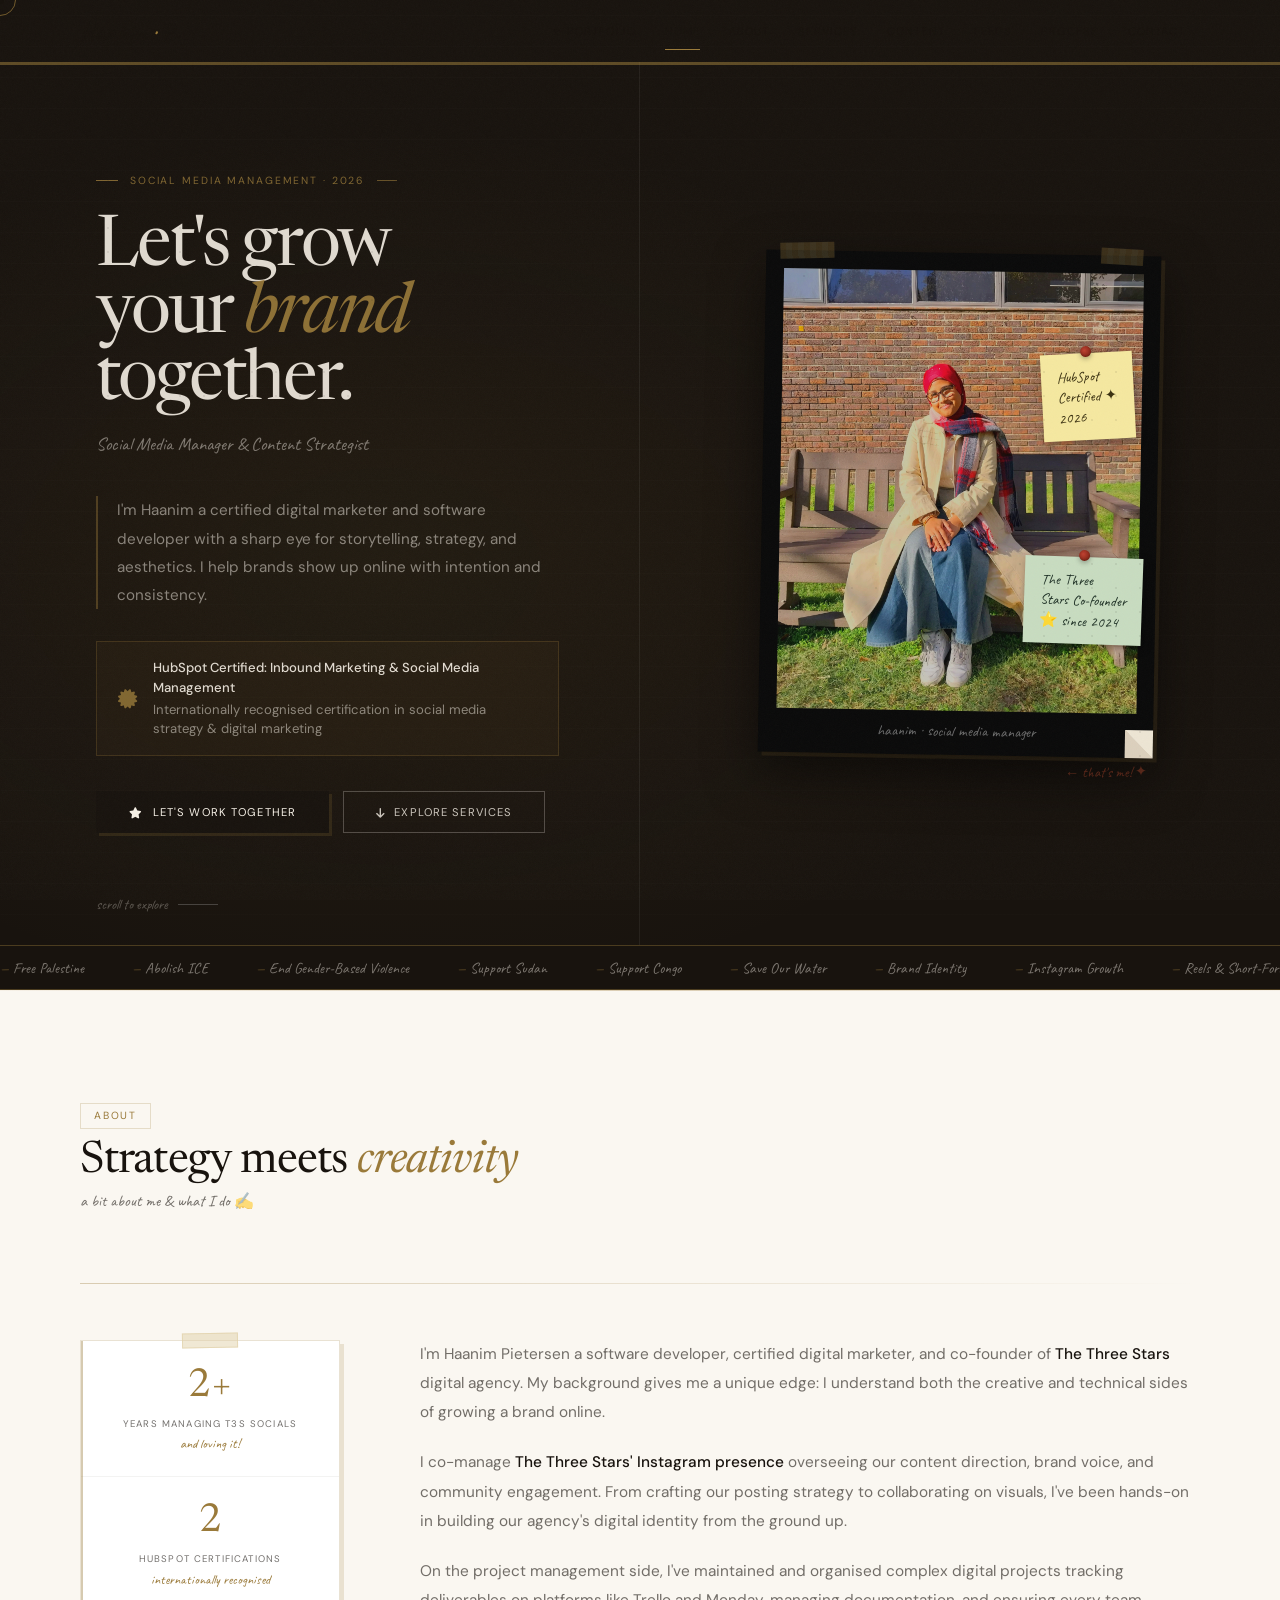
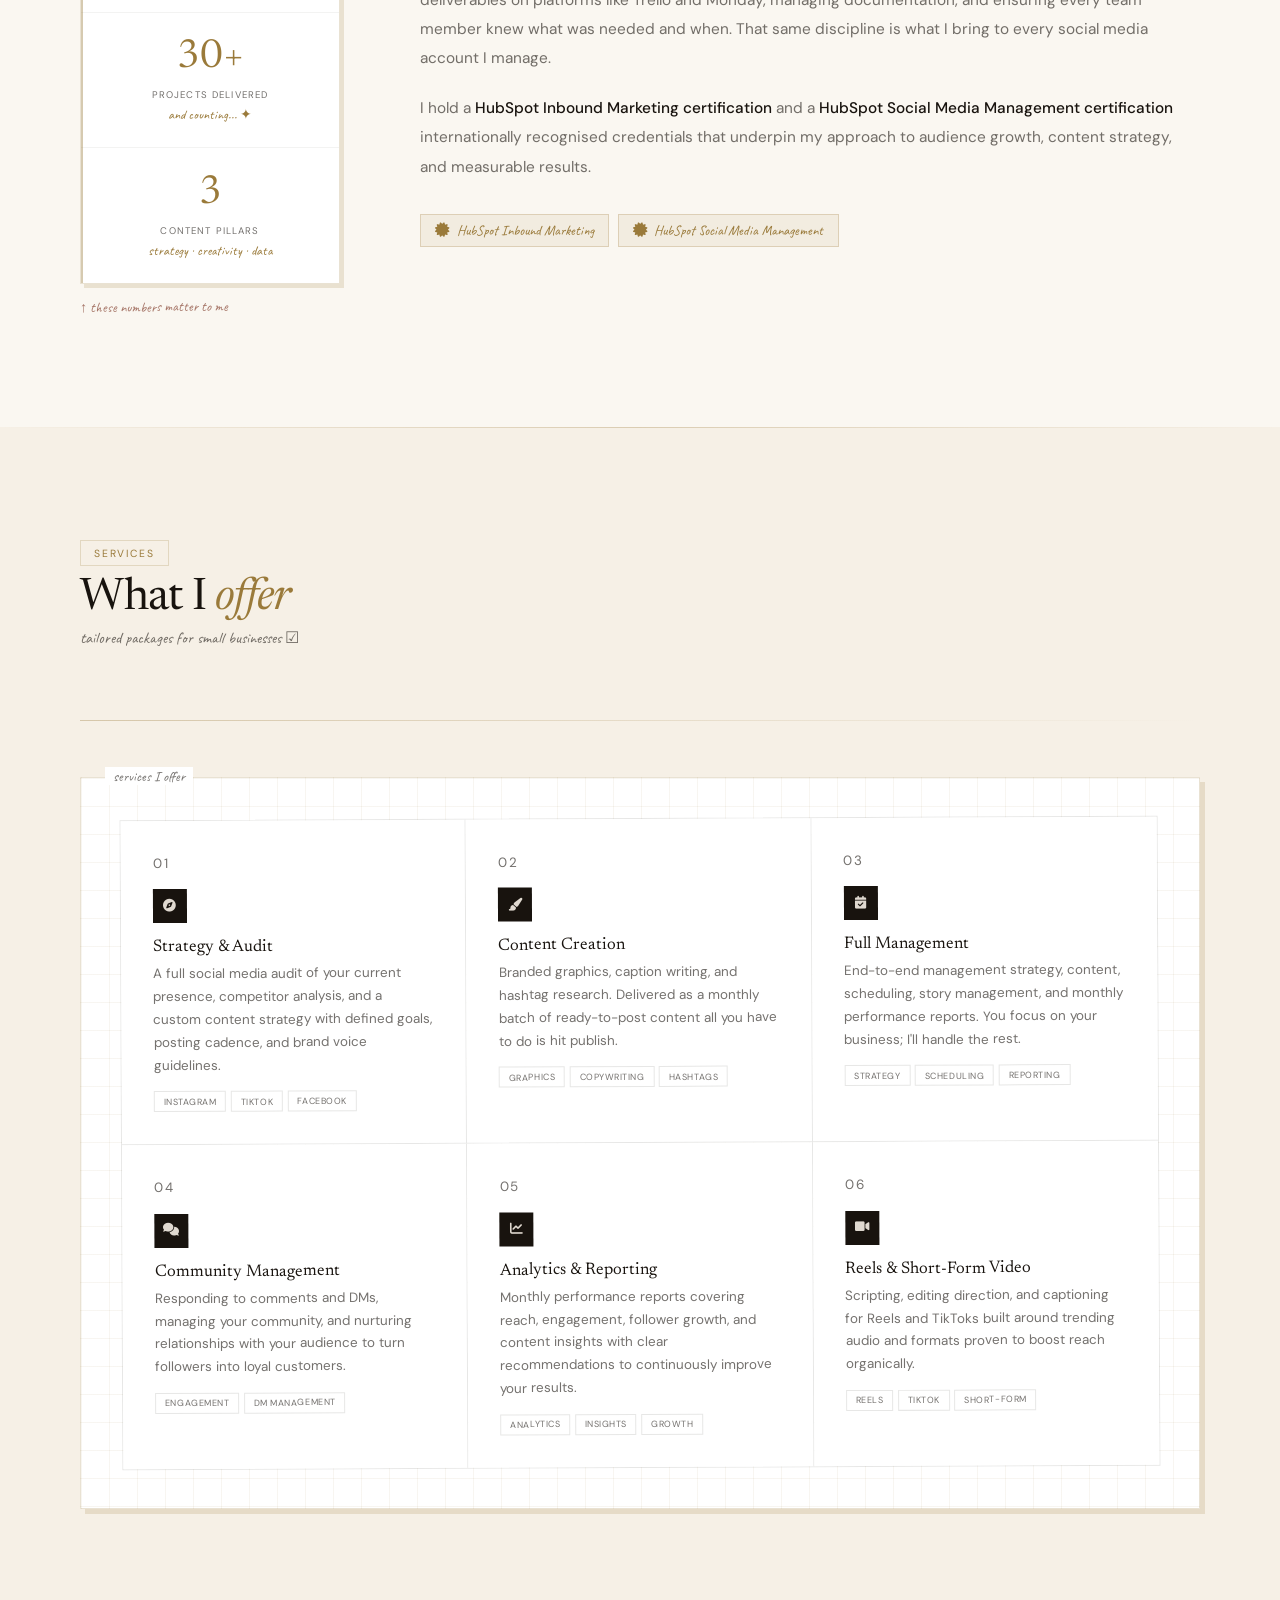
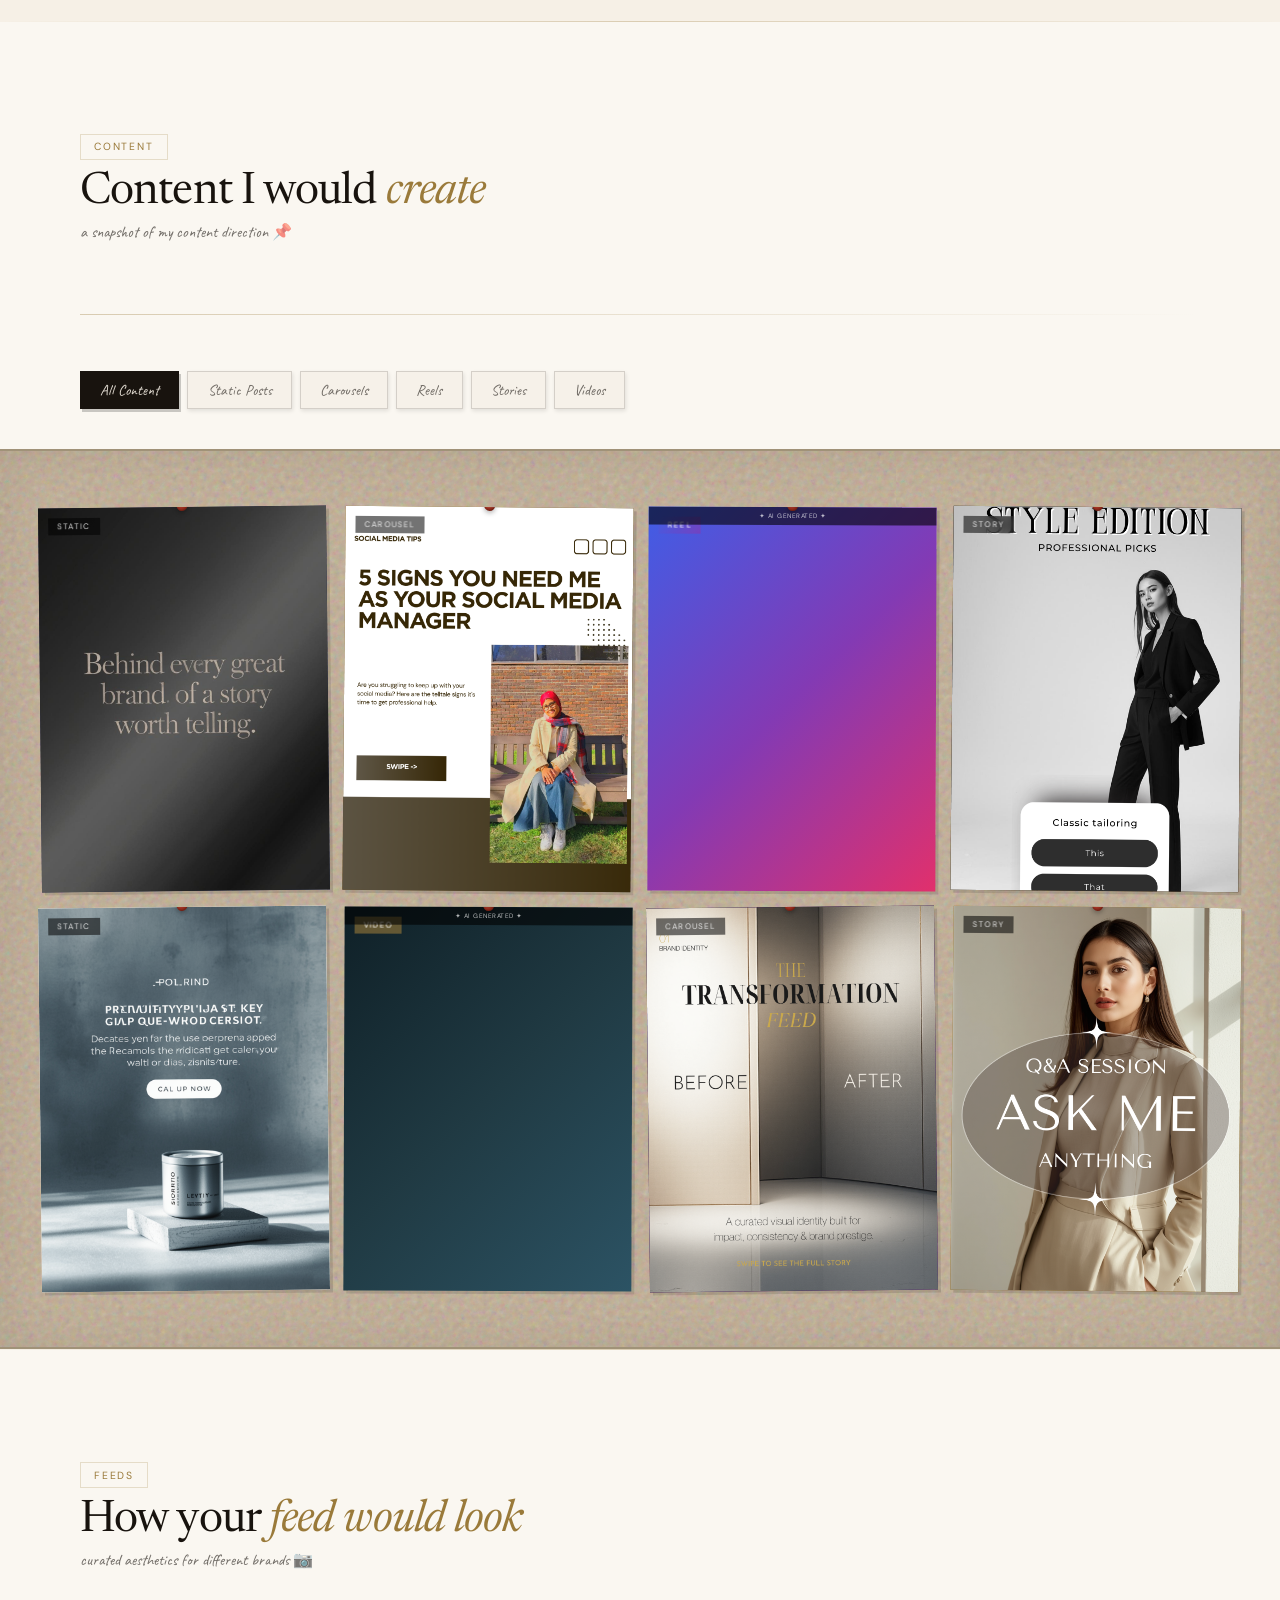
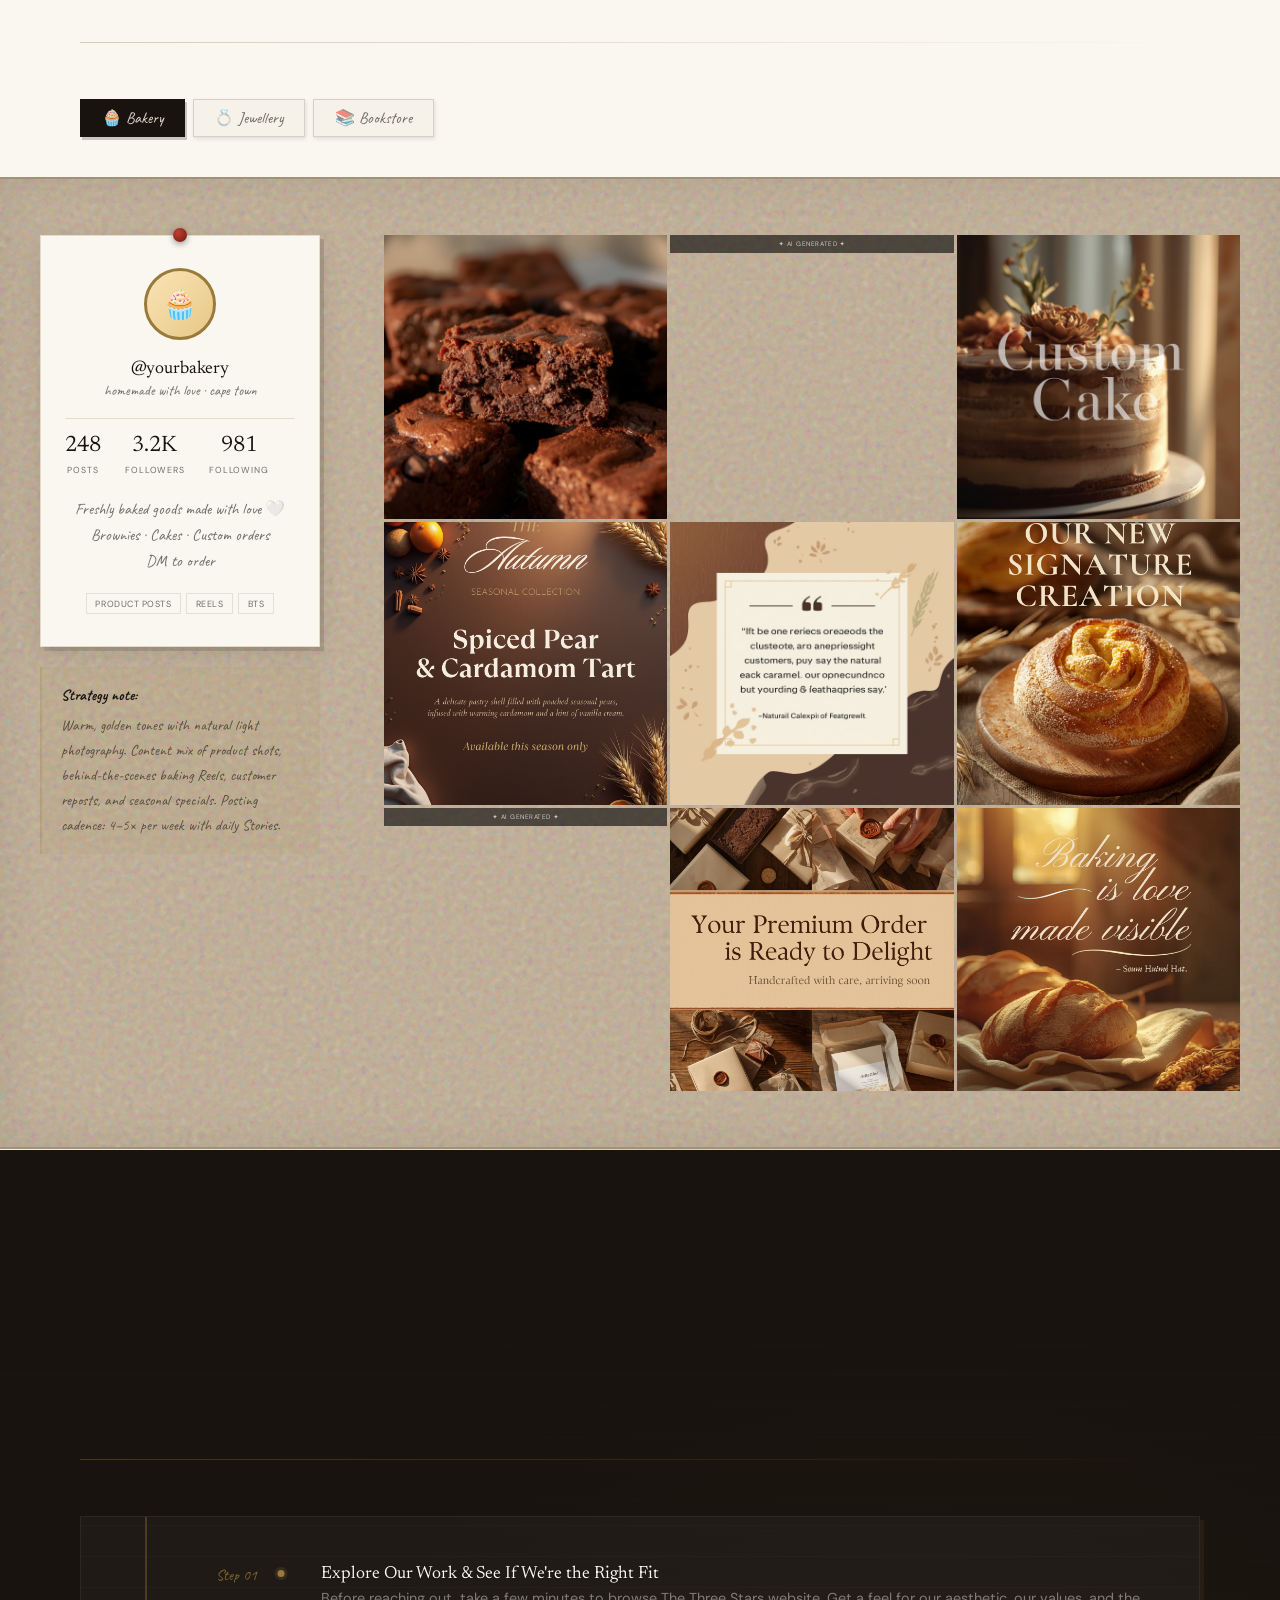
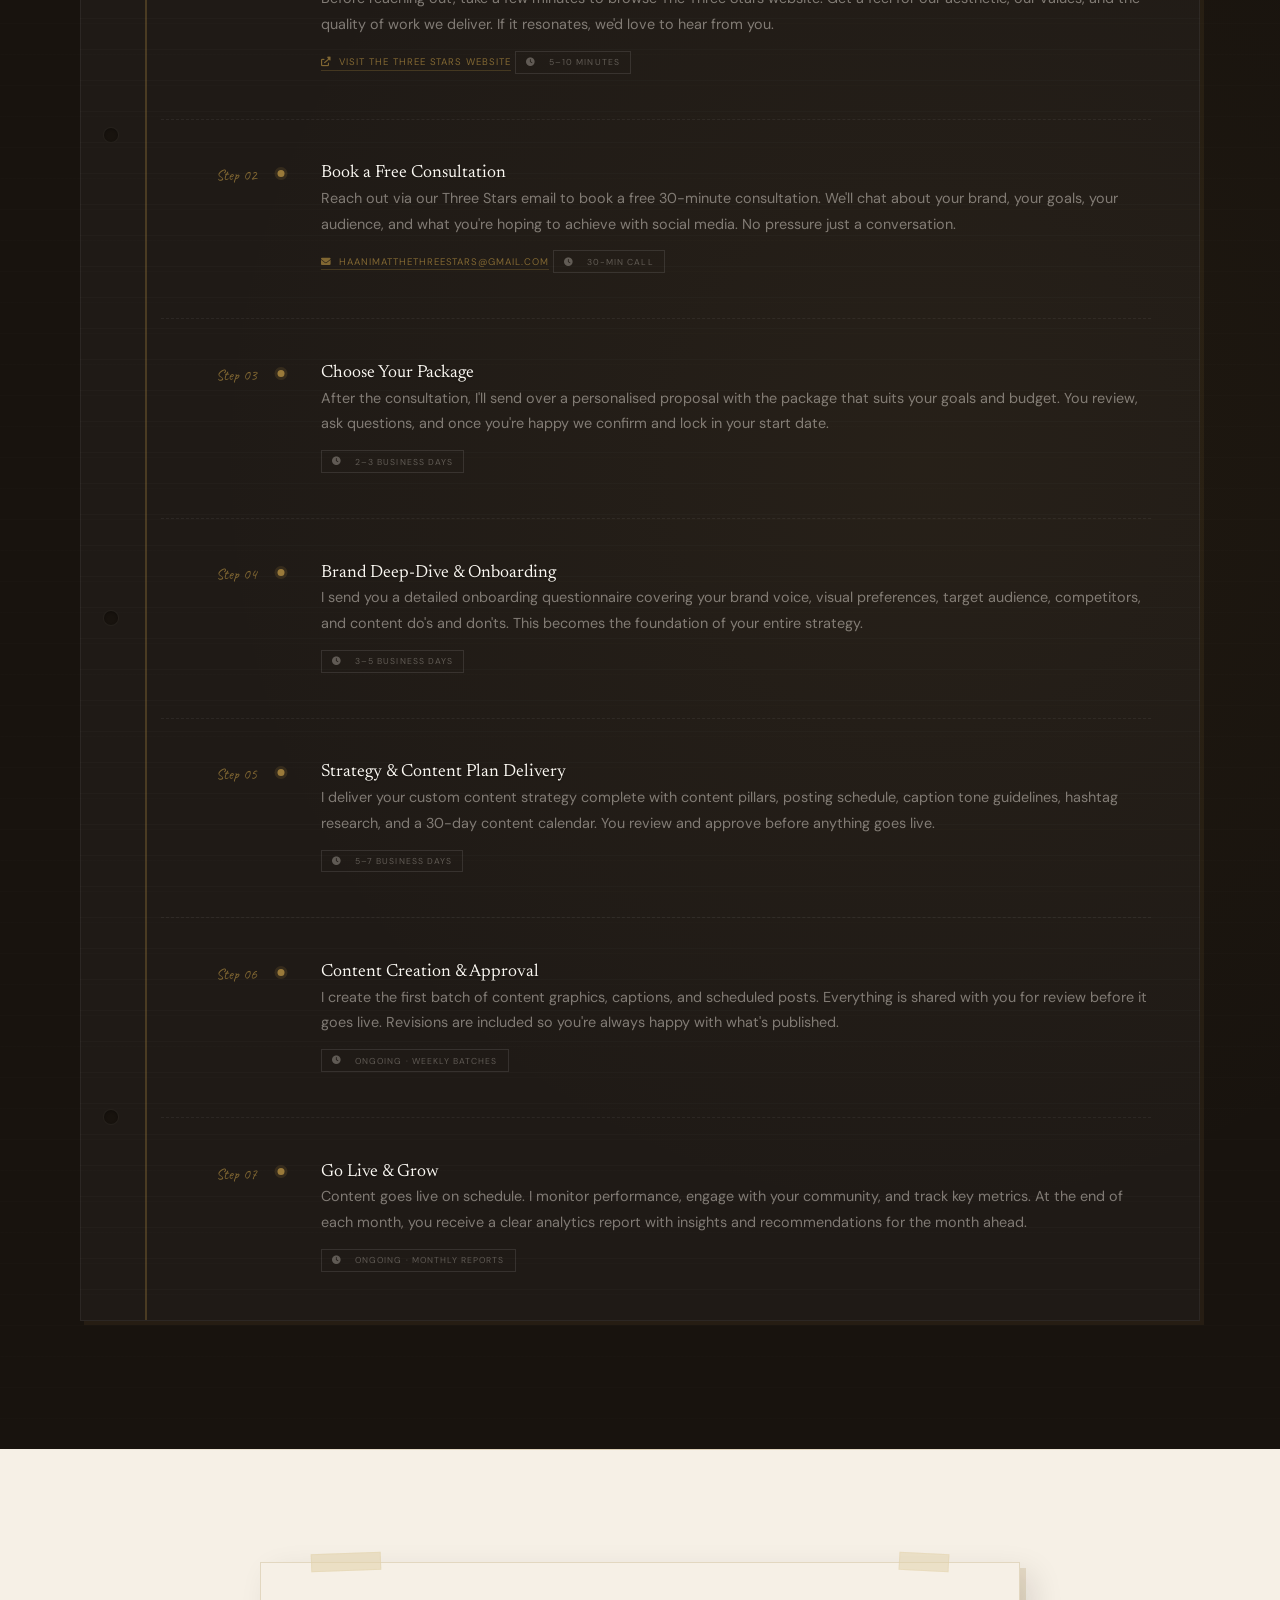
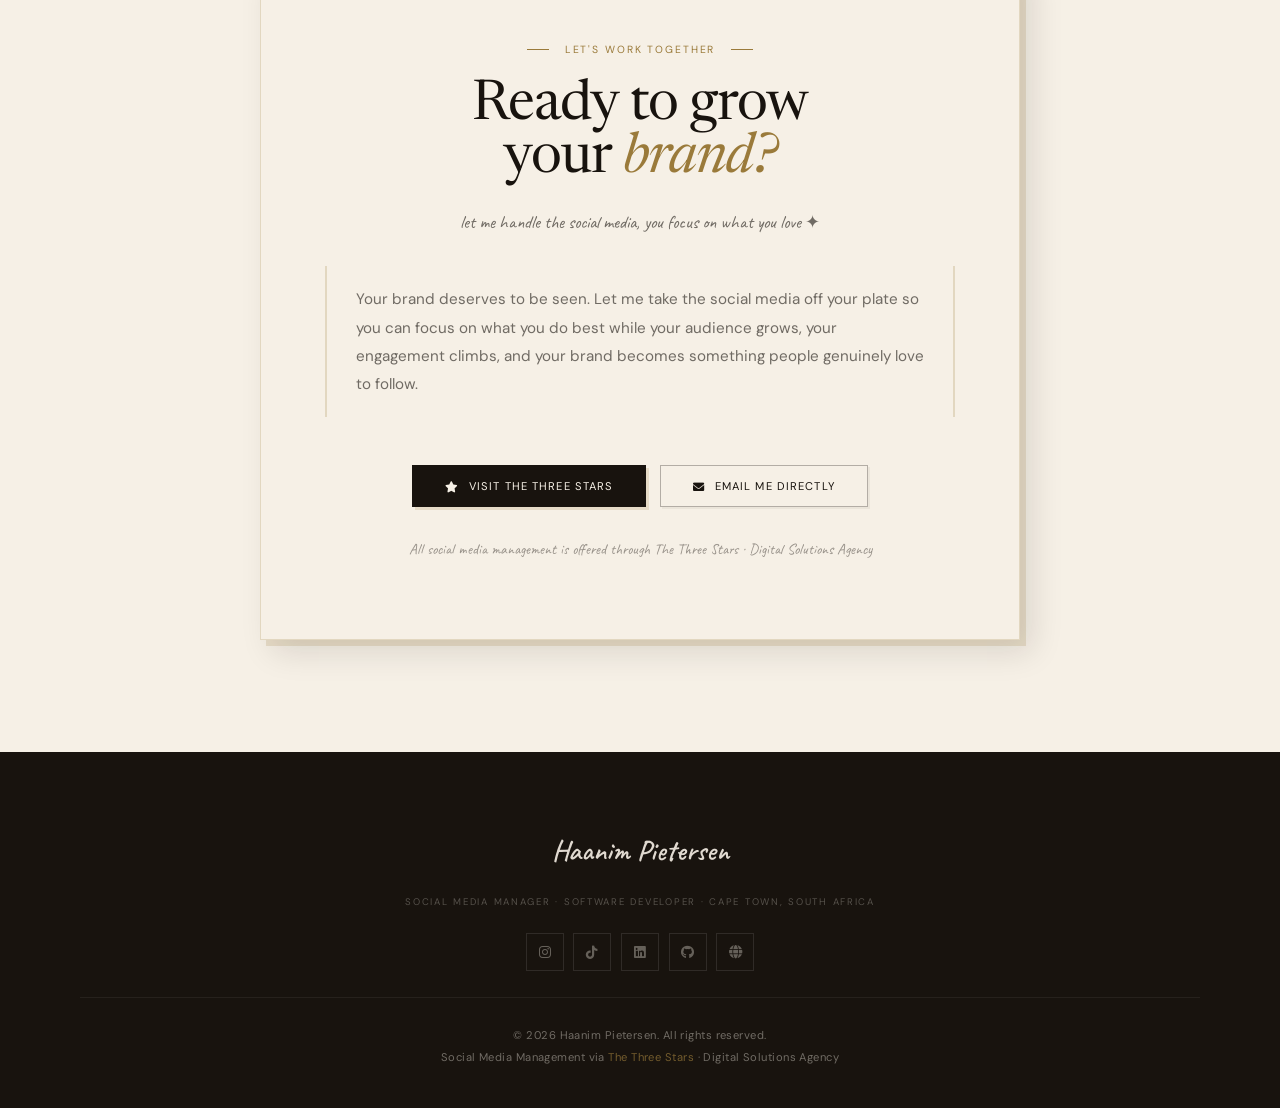
==== commit 54ab34a0: "updates" ====
--- a/social.html
+++ b/social.html
@@ -152,7 +152,7 @@
 .wrap { max-width: var(--col-max); margin:0 auto; padding: 0 2.5rem; }
 
 .chapter {
-  display:flex; align-items:flex-start; gap:1.8rem;
+  display:flex; flex-direction:column; gap:.5rem;
   margin-bottom: 4.5rem;
 }
 .chapter-num {
@@ -161,7 +161,7 @@
   color: var(--gold);
   padding:.35rem .8rem;
   border: 1px solid var(--rule);
-  white-space:nowrap; flex-shrink:0; margin-top:.35rem;
+  white-space:nowrap; width:fit-content;
 }
 .chapter-heading {
   font-family: var(--serif);
@@ -779,7 +779,14 @@
   font-size:.95rem; color:rgba(154,122,58,.8);
   text-align:right; padding-right:1.5rem; padding-top:.05rem;
 }
-.tl-body h3 { font-family:var(--serif); font-size:1.1rem; font-weight:400; color:rgba(246,240,230,.9); margin-bottom:.22rem; }
+.tl-row h3 {
+  font-family:var(--serif);
+  font-size:1.1rem;
+  font-weight:400;
+  color:var(--cream);
+  margin-bottom:.22rem;
+  text-shadow:0 1px 2px rgba(0,0,0,.35);
+}
 .tl-company {
   font-family:var(--sans);
   font-size:.62rem; letter-spacing:.07em;
@@ -947,7 +954,7 @@
     <p class="hero-eyebrow">Social Media Management · 2026</p>
     <h1 class="hero-name">Let's grow<br>your <em>brand</em><br>together.</h1>
     <p class="hero-subtitle">Social Media Manager &amp; Content Strategist</p>
-    <p class="hero-bio">I'm Haanim — a certified digital marketer and software developer with a sharp eye for storytelling, strategy, and aesthetics. I help brands show up online with intention and consistency.</p>
+    <p class="hero-bio">I'm Haanim a certified digital marketer and software developer with a sharp eye for storytelling, strategy, and aesthetics. I help brands show up online with intention and consistency.</p>
     <div class="hero-cert">
       <i class="fas fa-certificate"></i>
       <div class="hero-cert-text">
@@ -1054,10 +1061,10 @@
       </div>
 
       <div class="about-body rr">
-        <p>I'm Haanim Pietersen — a software developer, certified digital marketer, and co-founder of <strong>The Three Stars</strong> digital agency. My background gives me a unique edge: I understand both the creative and technical sides of growing a brand online.</p>
-        <p>I co-manage <strong>The Three Stars' Instagram presence</strong> — overseeing our content direction, brand voice, and community engagement. From crafting our posting strategy to collaborating on visuals, I've been hands-on in building our agency's digital identity from the ground up.</p>
+        <p>I'm Haanim Pietersen a software developer, certified digital marketer, and co-founder of <strong>The Three Stars</strong> digital agency. My background gives me a unique edge: I understand both the creative and technical sides of growing a brand online.</p>
+        <p>I co-manage <strong>The Three Stars' Instagram presence</strong> overseeing our content direction, brand voice, and community engagement. From crafting our posting strategy to collaborating on visuals, I've been hands-on in building our agency's digital identity from the ground up.</p>
         <p>On the project management side, I've maintained and organised complex digital projects tracking deliverables on platforms like Trello and Monday, managing documentation, and ensuring every team member knew what was needed and when. That same discipline is what I bring to every social media account I manage.</p>
-        <p>I hold a <strong>HubSpot Inbound Marketing certification</strong> and a <strong>HubSpot Social Media Management certification</strong> — internationally recognised credentials that underpin my approach to audience growth, content strategy, and measurable results.</p>
+        <p>I hold a <strong>HubSpot Inbound Marketing certification</strong> and a <strong>HubSpot Social Media Management certification</strong> internationally recognised credentials that underpin my approach to audience growth, content strategy, and measurable results.</p>
         <div class="award-strip">
           <span class="award-tag"><i class="fas fa-certificate"></i> HubSpot Inbound Marketing</span>
           <span class="award-tag"><i class="fas fa-certificate"></i> HubSpot Social Media Management</span>
@@ -1096,14 +1103,14 @@
           <p class="sk-num">02</p>
           <div class="sk-icon"><i class="fas fa-paint-brush"></i></div>
           <h3>Content Creation</h3>
-          <p>Branded graphics, caption writing, and hashtag research. Delivered as a monthly batch of ready-to-post content — all you have to do is hit publish.</p>
+          <p>Branded graphics, caption writing, and hashtag research. Delivered as a monthly batch of ready-to-post content all you have to do is hit publish.</p>
           <div class="tag-row"><span class="tag">Graphics</span><span class="tag">Copywriting</span><span class="tag">Hashtags</span></div>
         </div>
         <div class="service-cell">
           <p class="sk-num">03</p>
           <div class="sk-icon"><i class="fas fa-calendar-check"></i></div>
           <h3>Full Management</h3>
-          <p>End-to-end management — strategy, content, scheduling, story management, and monthly performance reports. You focus on your business; I'll handle the rest.</p>
+          <p>End-to-end management strategy, content, scheduling, story management, and monthly performance reports. You focus on your business; I'll handle the rest.</p>
           <div class="tag-row"><span class="tag">Strategy</span><span class="tag">Scheduling</span><span class="tag">Reporting</span></div>
         </div>
         <div class="service-cell">
@@ -1163,7 +1170,7 @@
         <div class="pin"></div>
         <span class="gallery-type-tag">Static</span>
         <img src="img/content direction/brand quote.jpg" alt="Brand quote post">
-        <div class="gallery-caption">Brand quote post — clean typography on a moody gradient for high shareability and saves.</div>
+        <div class="gallery-caption">Brand quote post clean typography on a moody gradient for high shareability and saves.</div>
       </div>
       <div class="gallery-item" data-type="carousel" style="background:linear-gradient(135deg,#9a7a3a,#2d1f0a)">
         <div class="pin"></div>
@@ -1176,7 +1183,7 @@
         <span class="gallery-type-tag">Reel</span>
         <video src="img/content direction/day in life.mp4" autoplay muted playsinline loop></video>
         <div class="ai-label">✦ AI GENERATED ✦</div>
-        <div class="gallery-caption">Trending Reel concept — uses viral audio paired with relatable brand messaging to boost reach.</div>
+        <div class="gallery-caption">Trending Reel concept uses viral audio paired with relatable brand messaging to boost reach.</div>
       </div>
       <div class="gallery-item" data-type="story" style="background:linear-gradient(180deg,#0d0c0a,#2d1f0a)">
         <div class="pin"></div>
@@ -1188,7 +1195,7 @@
         <div class="pin"></div>
         <span class="gallery-type-tag">Static</span>
         <img src="img/content direction/product spotlight.jpg" alt="Product spotlight">
-        <div class="gallery-caption">Light mode product spotlight — premium aesthetic, drives profile clicks and link in bio visits.</div>
+        <div class="gallery-caption">Light mode product spotlight premium aesthetic, drives profile clicks and link in bio visits.</div>
       </div>
       <div class="gallery-item" data-type="video" style="background:linear-gradient(135deg,#0f2027,#203a43,#2c5364)">
         <div class="pin"></div>
@@ -1353,7 +1360,7 @@
         <div>
           <div class="tl-dot"></div>
           <h3>Book a Free Consultation</h3>
-          <p class="tl-desc">Reach out via our Three Stars email to book a free 30-minute consultation. We'll chat about your brand, your goals, your audience, and what you're hoping to achieve with social media. No pressure — just a conversation.</p>
+          <p class="tl-desc">Reach out via our Three Stars email to book a free 30-minute consultation. We'll chat about your brand, your goals, your audience, and what you're hoping to achieve with social media. No pressure just a conversation.</p>
           <a href="mailto:haanimatthethreestars@gmail.com" class="tl-link"><i class="fas fa-envelope"></i> haanimatthethreestars@gmail.com</a>
           <div class="tl-tag"><i class="fas fa-clock" style="margin-right:.4rem"></i> 30-min call</div>
         </div>
@@ -1381,7 +1388,7 @@
         <div>
           <div class="tl-dot"></div>
           <h3>Strategy &amp; Content Plan Delivery</h3>
-          <p class="tl-desc">I deliver your custom content strategy — complete with content pillars, posting schedule, caption tone guidelines, hashtag research, and a 30-day content calendar. You review and approve before anything goes live.</p>
+          <p class="tl-desc">I deliver your custom content strategy complete with content pillars, posting schedule, caption tone guidelines, hashtag research, and a 30-day content calendar. You review and approve before anything goes live.</p>
           <div class="tl-tag"><i class="fas fa-clock" style="margin-right:.4rem"></i> 5–7 business days</div>
         </div>
       </div>
@@ -1390,7 +1397,7 @@
         <div>
           <div class="tl-dot"></div>
           <h3>Content Creation &amp; Approval</h3>
-          <p class="tl-desc">I create the first batch of content — graphics, captions, and scheduled posts. Everything is shared with you for review before it goes live. Revisions are included so you're always happy with what's published.</p>
+          <p class="tl-desc">I create the first batch of content graphics, captions, and scheduled posts. Everything is shared with you for review before it goes live. Revisions are included so you're always happy with what's published.</p>
           <div class="tl-tag"><i class="fas fa-clock" style="margin-right:.4rem"></i> Ongoing · weekly batches</div>
         </div>
       </div>
@@ -1421,7 +1428,7 @@
         <div class="cta-eyebrow">Let's Work Together</div>
         <h2 class="cta-heading">Ready to grow<br>your <em>brand?</em></h2>
         <span class="cta-hand">let me handle the social media, you focus on what you love ✦</span>
-        <p class="cta-sub">Your brand deserves to be seen. Let me take the social media off your plate so you can focus on what you do best — while your audience grows, your engagement climbs, and your brand becomes something people genuinely love to follow.</p>
+        <p class="cta-sub">Your brand deserves to be seen. Let me take the social media off your plate so you can focus on what you do best while your audience grows, your engagement climbs, and your brand becomes something people genuinely love to follow.</p>
         <div class="cta-actions">
           <a href="https://t3s-ten.vercel.app/" target="_blank" class="btn btn-primary"><i class="fas fa-star"></i> Visit The Three Stars</a>
           <a href="mailto:haanimatthethreestars@gmail.com" class="btn btn-secondary"><i class="fas fa-envelope"></i> Email Me Directly</a>
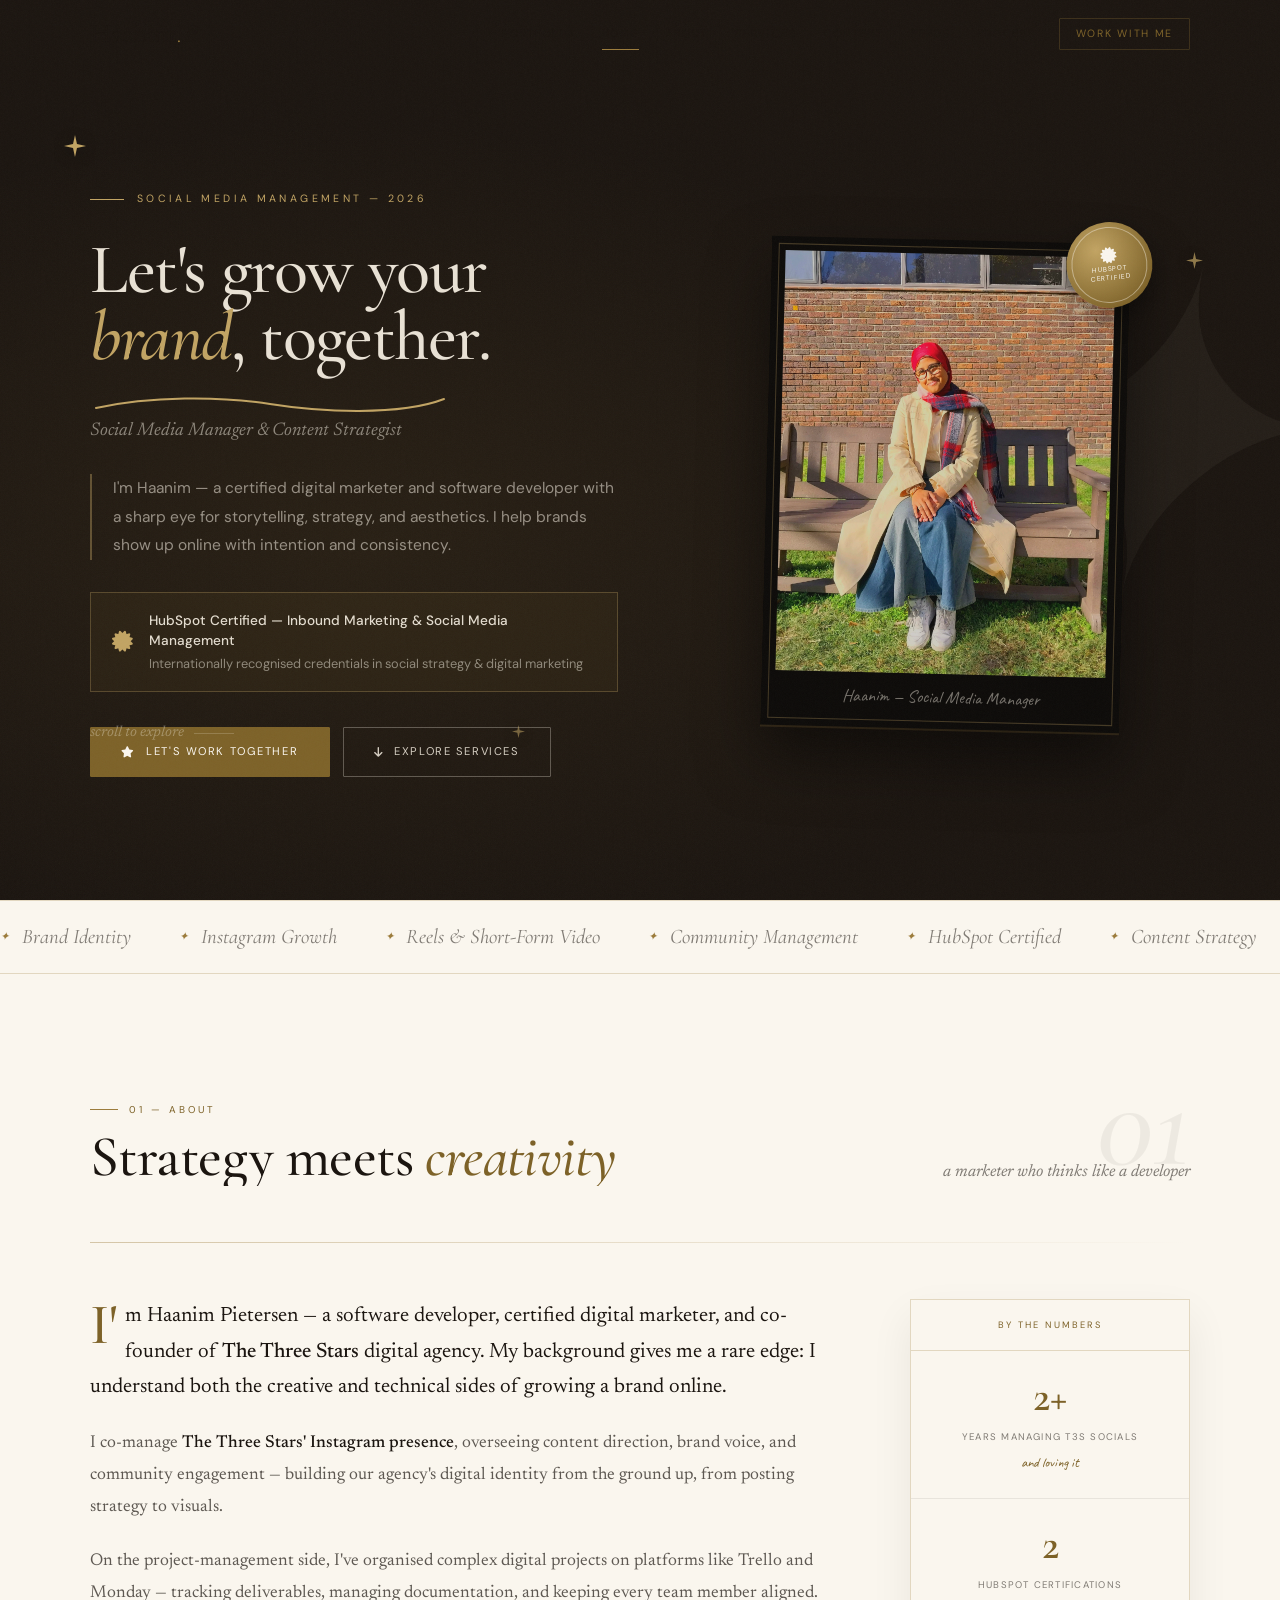
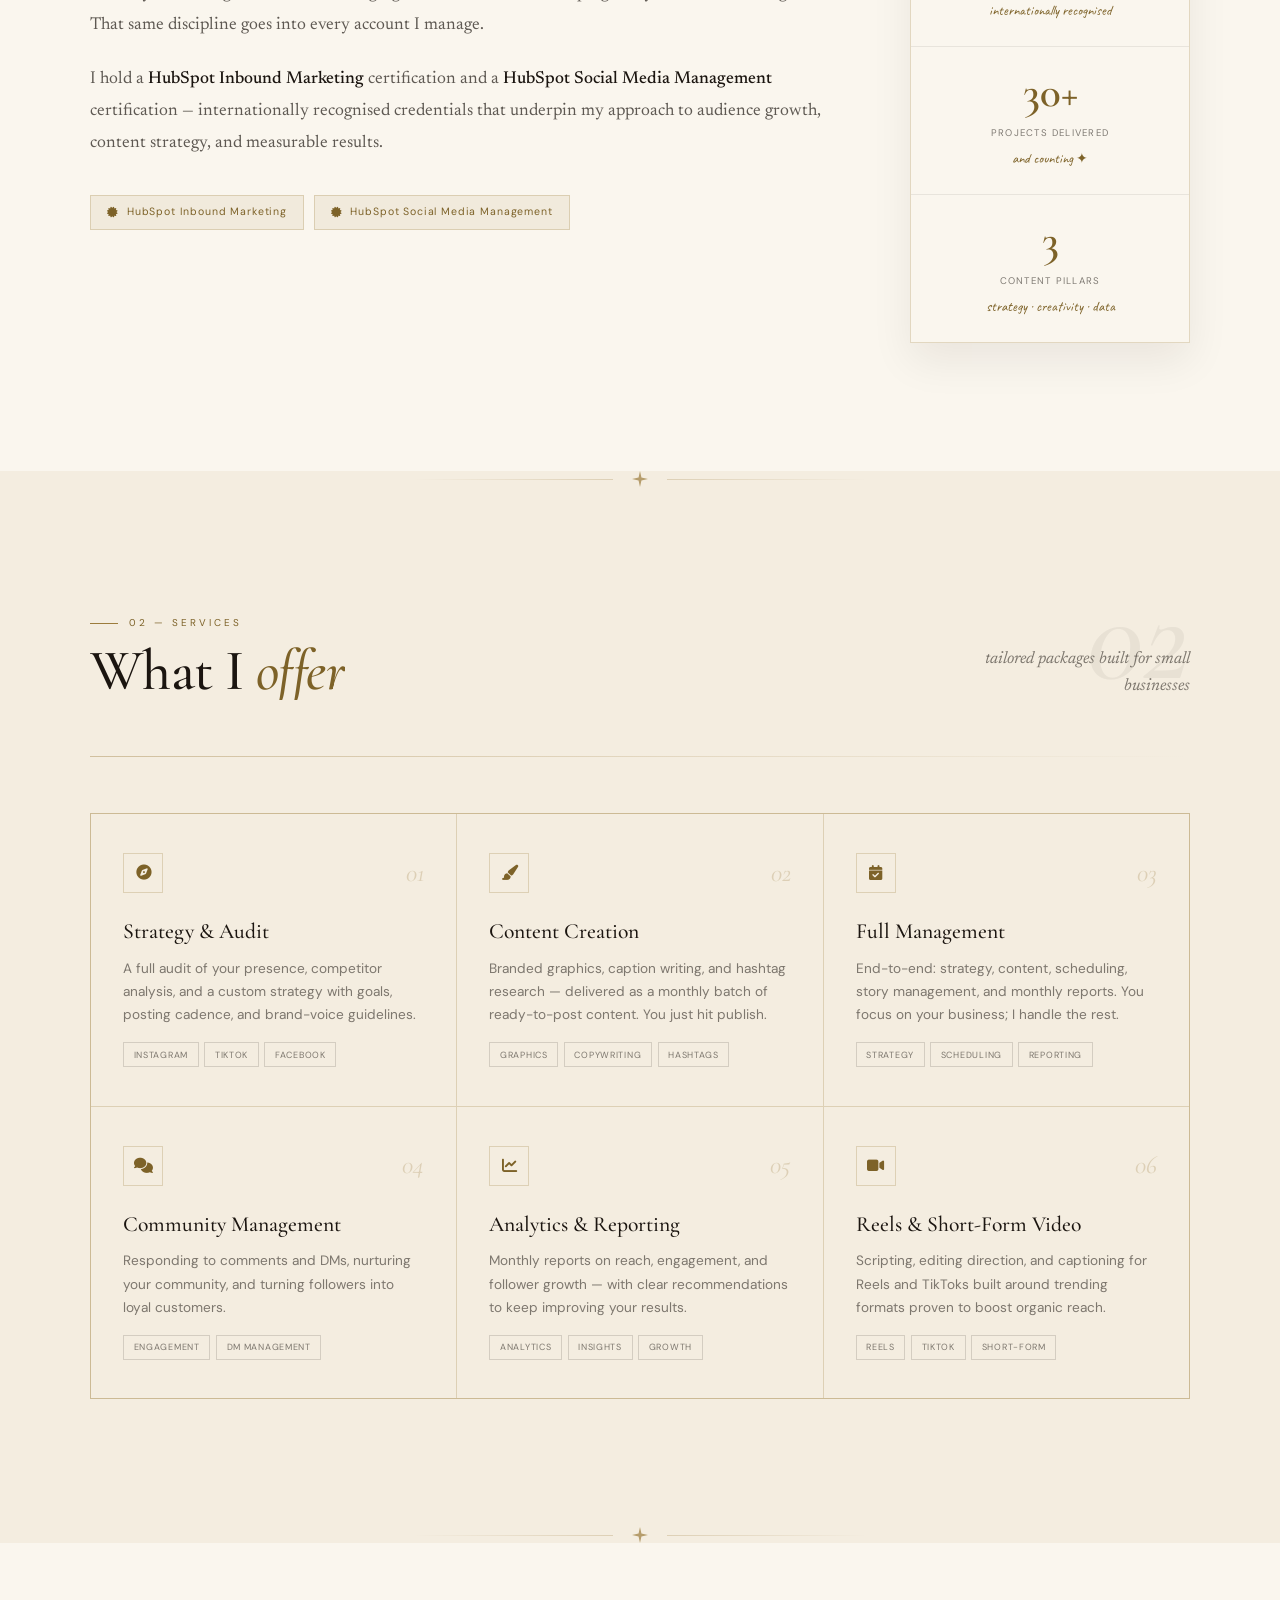
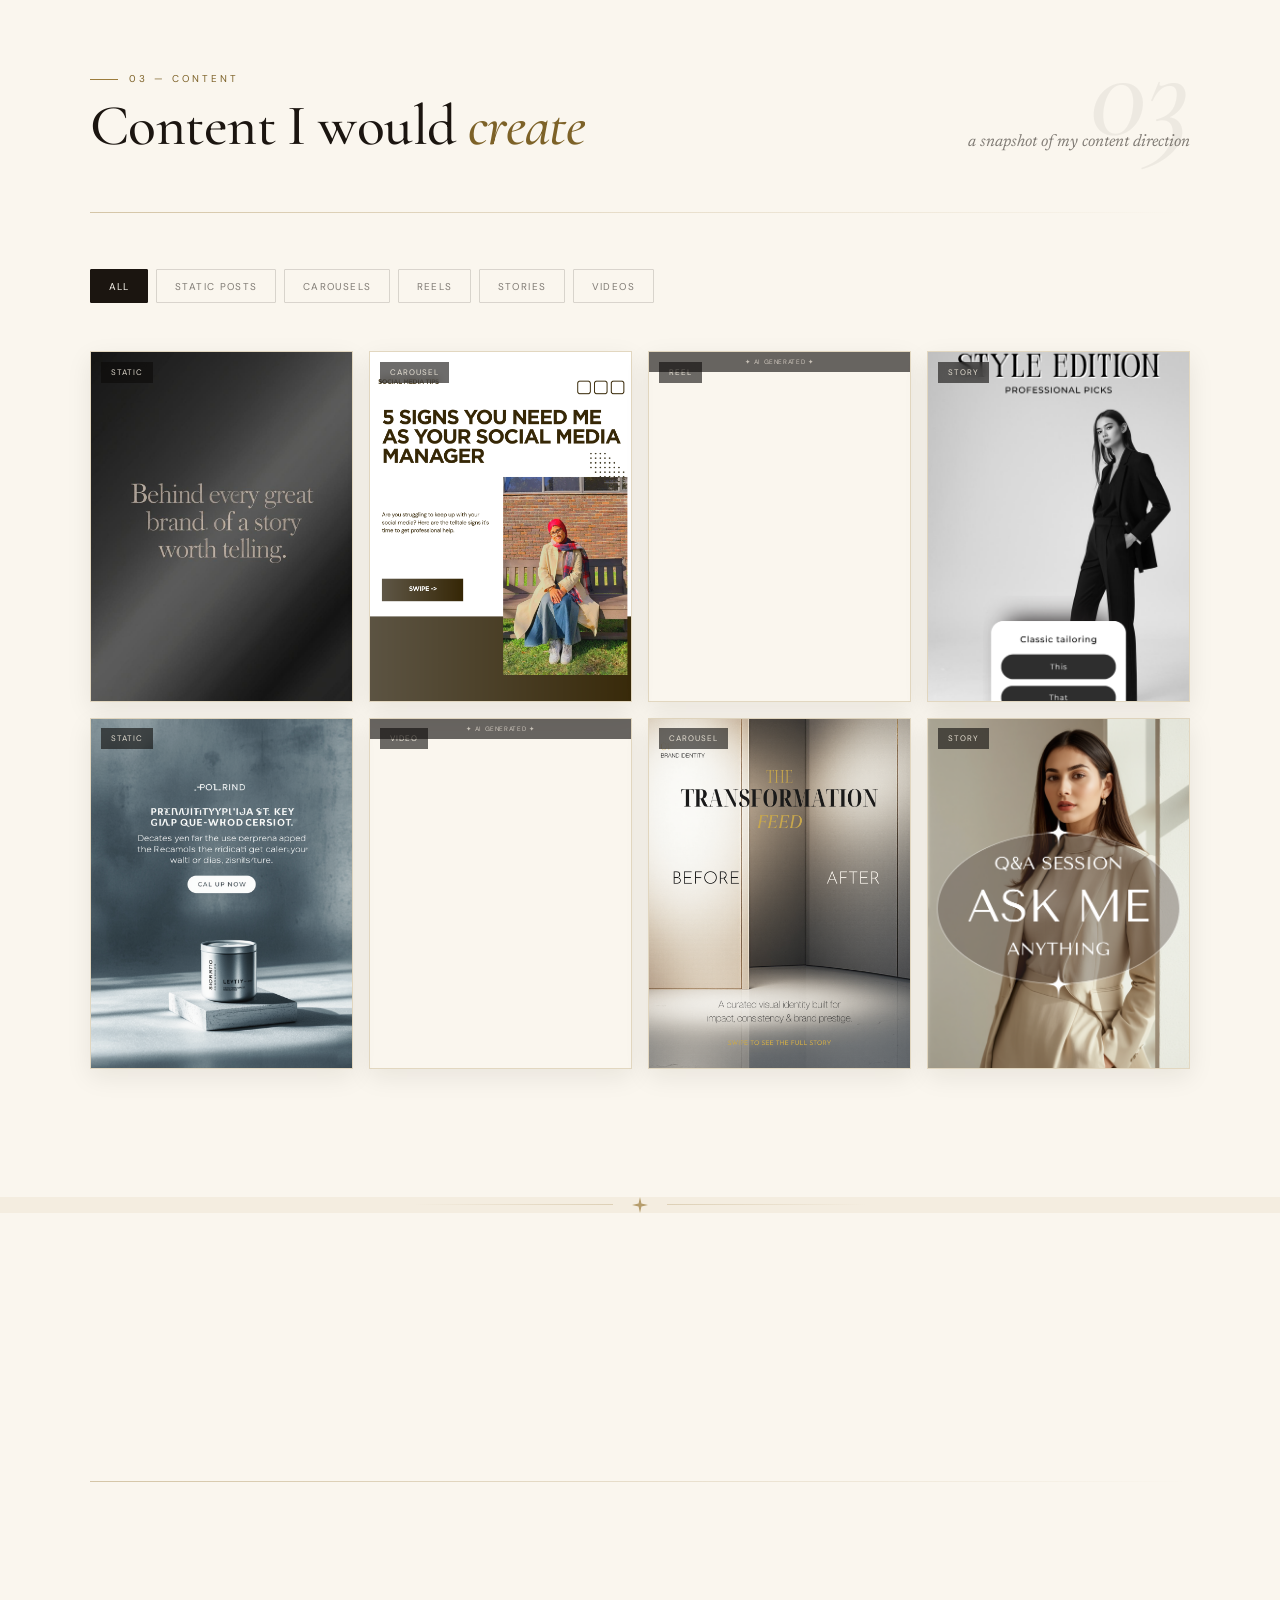
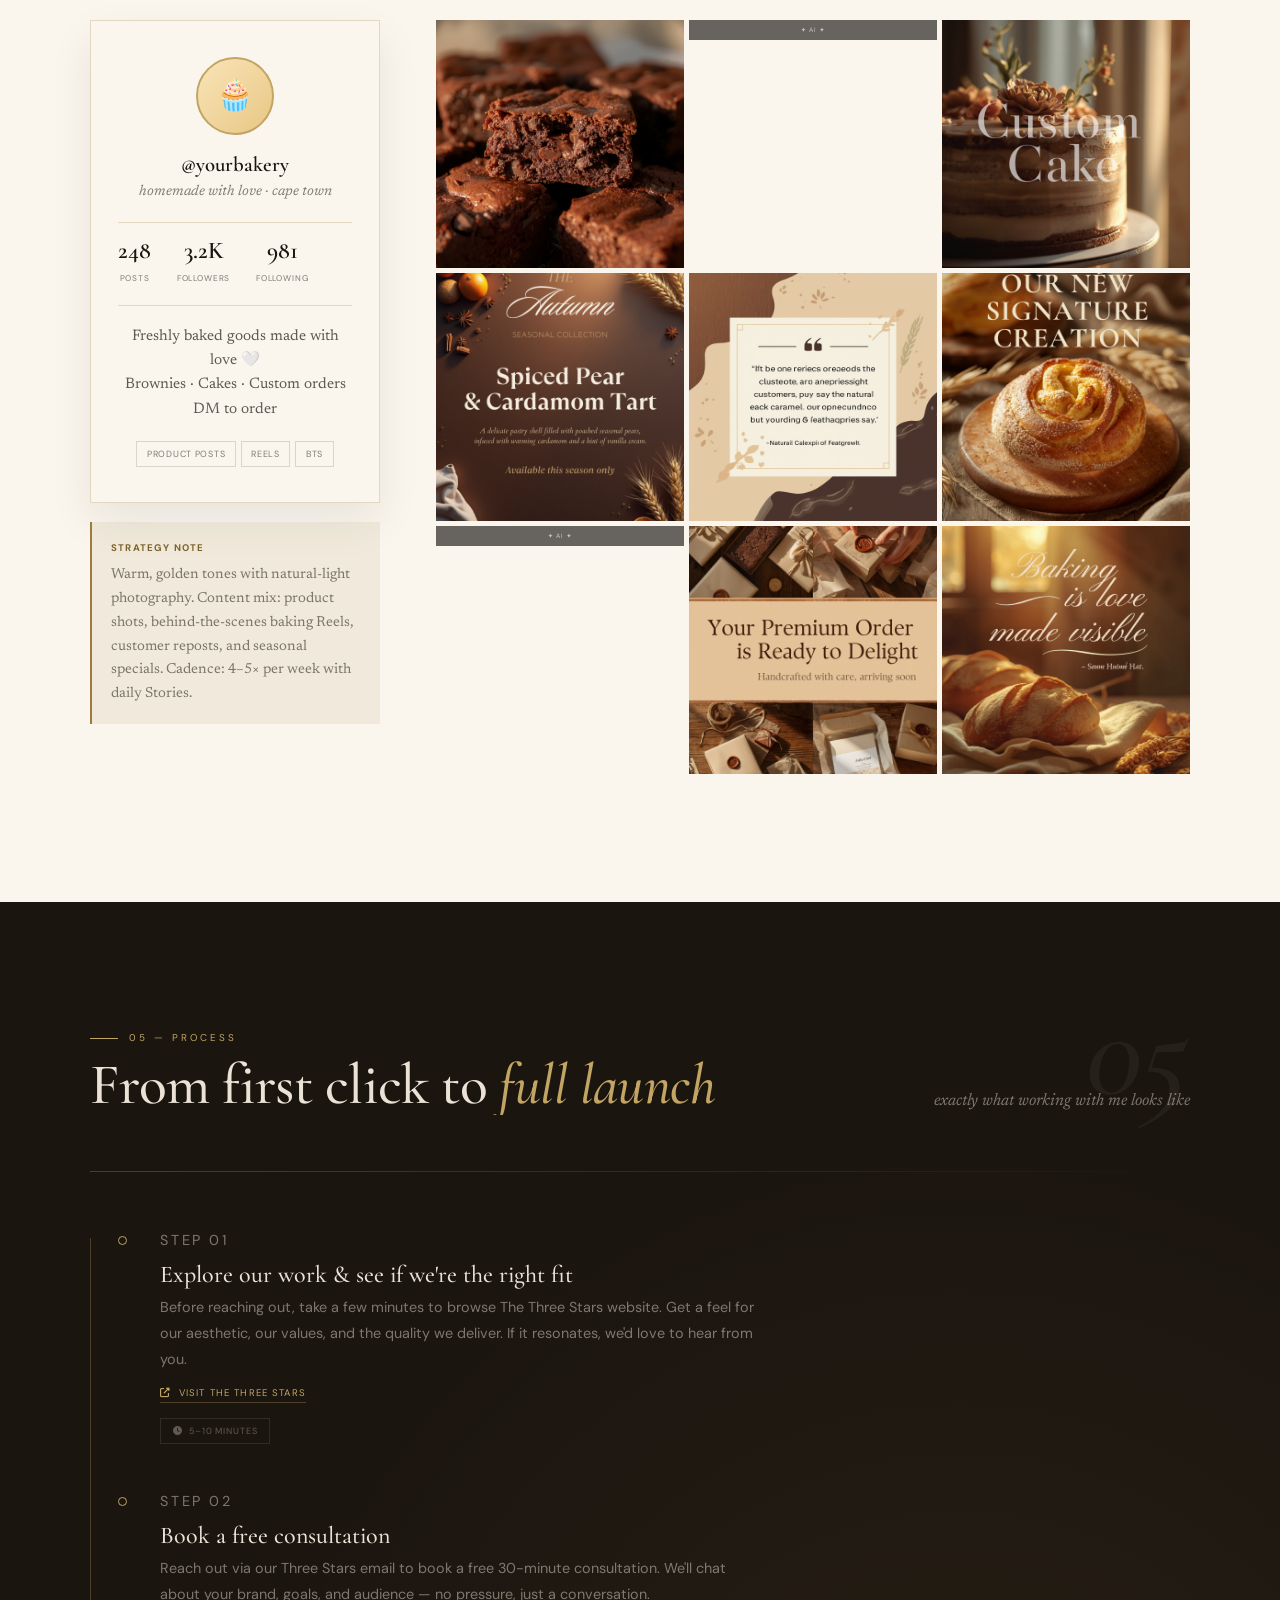
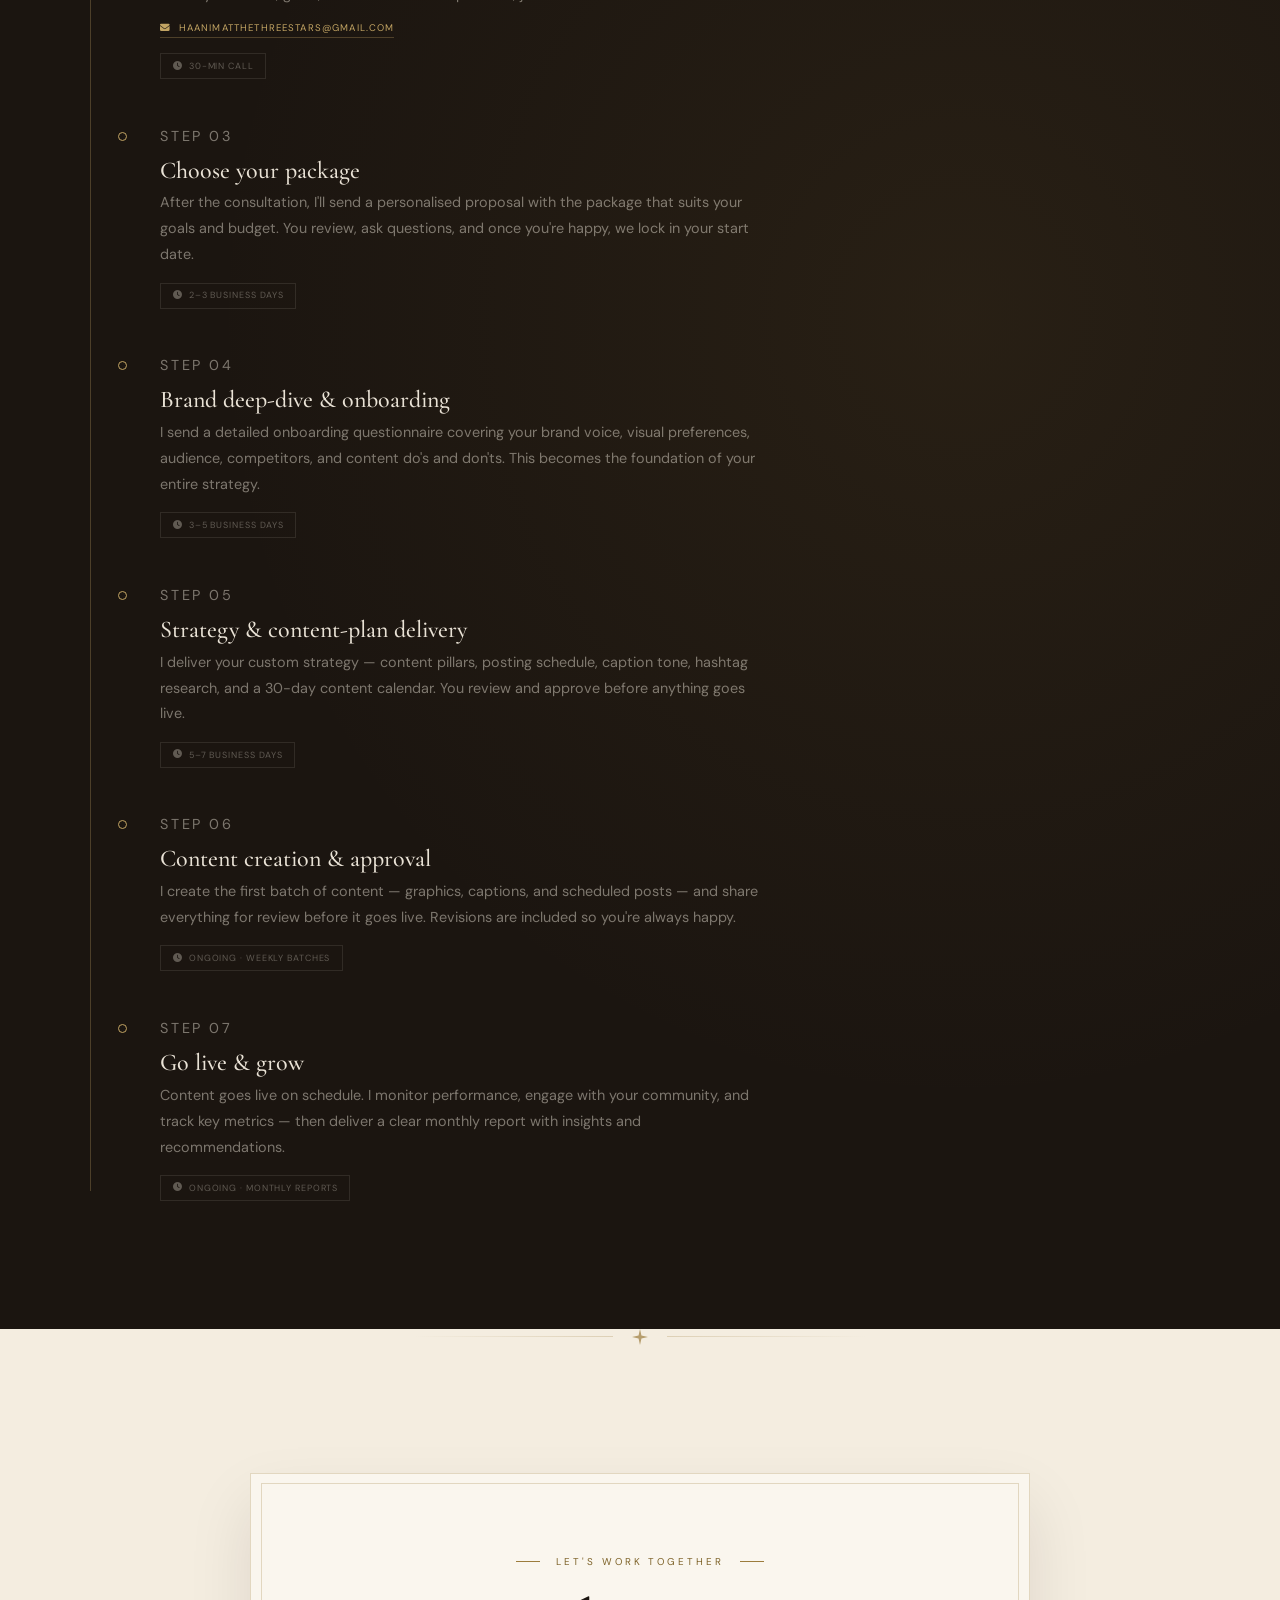
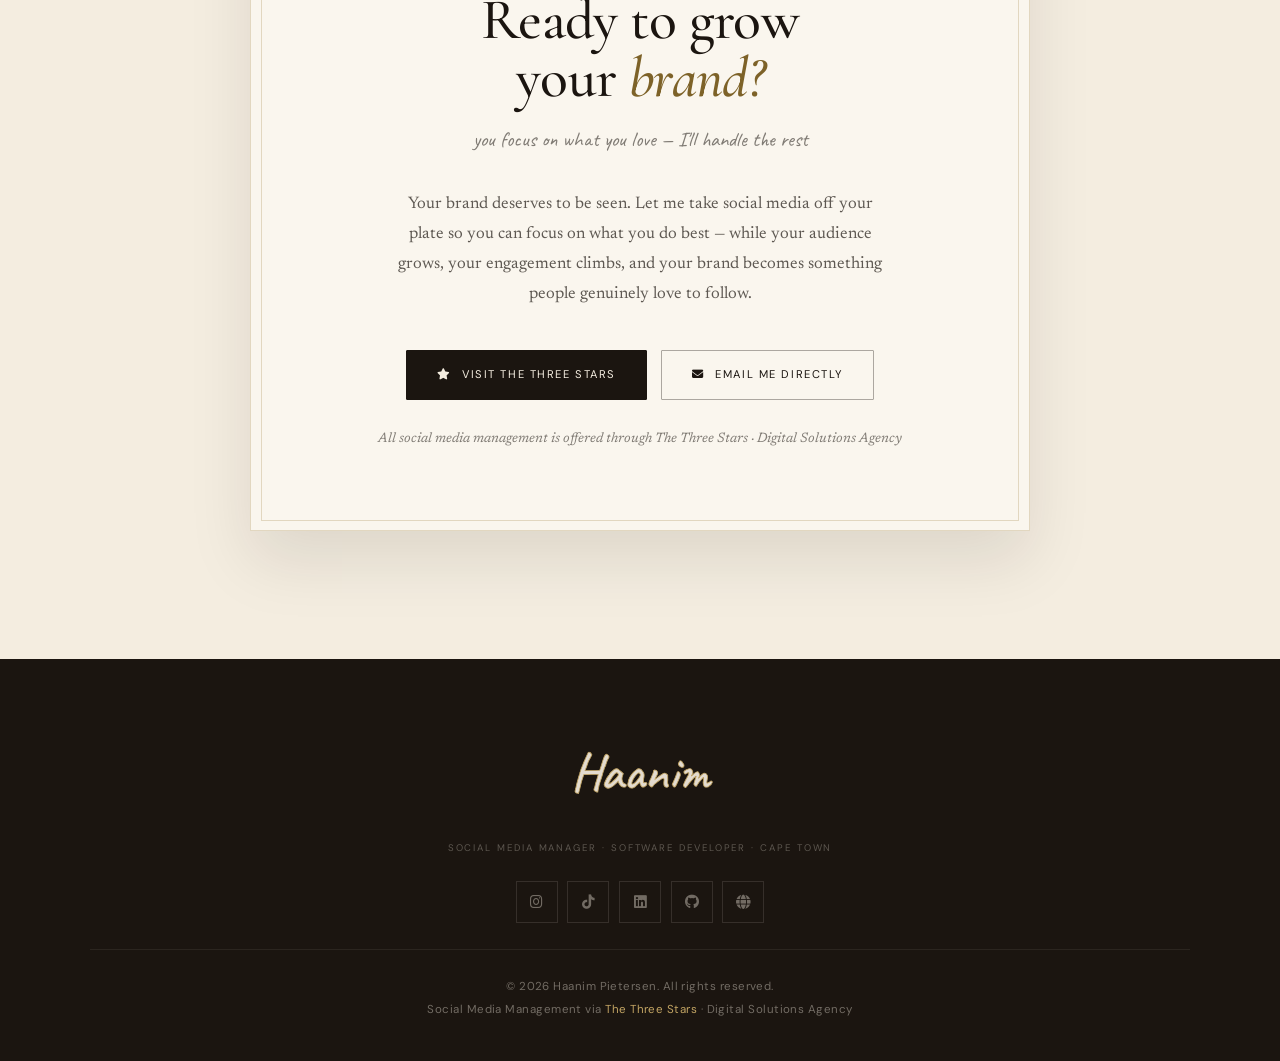
==== commit e23fa1d8: "updates new design" ====
--- a/social.html
+++ b/social.html
@@ -4,932 +4,350 @@
 <meta charset="UTF-8">
 <meta name="viewport" content="width=device-width, initial-scale=1.0">
 <title>Social Media Management — Haanim Pietersen</title>
-<link href="https://fonts.googleapis.com/css2?family=Libre+Baskerville:ital,wght@0,400;0,700;1,400&family=DM+Sans:ital,opsz,wght@0,9..40,300;0,9..40,400;0,9..40,500;1,9..40,300;1,9..40,400&family=Newsreader:ital,opsz,wght@0,6..72,300;0,6..72,400;0,6..72,500;1,6..72,300;1,6..72,400;1,6..72,500&family=Caveat:wght@400;500;600&display=swap" rel="stylesheet">
-<link href="https://cdnjs.cloudflare.com/ajax/libs/font-awesome/6.0.0/css/all.min.css" rel="stylesheet">
+<meta name="description" content="Haanim Pietersen — HubSpot-certified Social Media Manager & Content Strategist. Strategy, content, and growth for brands.">
+<link rel="preconnect" href="https://fonts.googleapis.com">
+<link rel="preconnect" href="https://fonts.gstatic.com" crossorigin>
+<link href="https://fonts.googleapis.com/css2?family=Cormorant+Garamond:ital,wght@0,400;0,500;0,600;1,400;1,500&family=Newsreader:ital,opsz,wght@0,6..72,300;0,6..72,400;0,6..72,500;1,6..72,300;1,6..72,400&family=DM+Sans:ital,opsz,wght@0,9..40,300;0,9..40,400;0,9..40,500;1,9..40,400&family=Caveat:wght@500;600&display=swap" rel="stylesheet">
+<link href="https://cdnjs.cloudflare.com/ajax/libs/font-awesome/6.4.0/css/all.min.css" rel="stylesheet">
 <style>
-/* ━━━━━━━━━━━━━━━━━━━━━━━━━━━━━━━━━━━━━━━━━━
-   DESIGN TOKENS — exact match to index.html
-━━━━━━━━━━━━━━━━━━━━━━━━━━━━━━━━━━━━━━━━━━ */
-:root {
-  --ink:        #18130e;
-  --ink-60:     rgba(24,19,14,.6);
-  --ink-30:     rgba(24,19,14,.3);
-  --ink-10:     rgba(24,19,14,.1);
-  --ink-05:     rgba(24,19,14,.05);
-  --paper:      #f6f0e6;
-  --paper-warm: #ede5d4;
-  --paper-aged: #e8dcc8;
-  --cream:      #faf7f1;
-  --gold:       #9a7a3a;
-  --gold-light: rgba(154,122,58,.18);
-  --rust:       #7a3220;
-  --sage:       #4a6a4e;
-  --rule:       rgba(154,122,58,.22);
-  --serif:      'Newsreader', Georgia, serif;
-  --sans:       'DM Sans', system-ui, sans-serif;
-  --hand:       'Caveat', cursive;
-  --classic:    'Libre Baskerville', Georgia, serif;
-  --col-max:    1200px;
+:root{
+  --ink:#1b1510;--ink-2:#2b2118;--ink-70:rgba(27,21,16,.7);--ink-55:rgba(27,21,16,.55);
+  --ink-35:rgba(27,21,16,.35);--ink-15:rgba(27,21,16,.15);--ink-08:rgba(27,21,16,.08);
+  --paper:#f4ede0;--paper-2:#efe6d5;--cream:#faf6ee;
+  --gold:#9c7c3c;--gold-deep:#7d6228;--gold-soft:#c2a463;--gold-10:rgba(156,124,60,.1);--gold-18:rgba(156,124,60,.18);
+  --rust:#7a3a22;--line:rgba(156,124,60,.26);
+  --display:'Cormorant Garamond',Georgia,serif;--serif:'Newsreader',Georgia,serif;
+  --sans:'DM Sans',system-ui,sans-serif;--hand:'Caveat',cursive;--max:1180px;
 }
-
-/* ━━━━━━━━━━━━━━━━━━━━━━━━━━━━━━━━━━━━━━━━━━
-   RESET & BASE
-━━━━━━━━━━━━━━━━━━━━━━━━━━━━━━━━━━━━━━━━━━ */
-*, *::before, *::after { margin:0; padding:0; box-sizing:border-box }
-html { scroll-behavior:smooth; font-size:16px }
-body {
-  font-family: var(--sans);
-  background: var(--paper);
-  color: var(--ink);
-  overflow-x: hidden;
-  -webkit-font-smoothing: antialiased;
-  cursor: none;
+*,*::before,*::after{margin:0;padding:0;box-sizing:border-box}
+html{scroll-behavior:smooth;font-size:16px;-webkit-text-size-adjust:100%}
+body{font-family:var(--sans);background:var(--paper);color:var(--ink);overflow-x:hidden;-webkit-font-smoothing:antialiased;line-height:1.6}
+body::before{content:'';position:fixed;inset:0;pointer-events:none;z-index:9998;opacity:.035;background-image:url("data:image/svg+xml,%3Csvg viewBox='0 0 512 512' xmlns='http://www.w3.org/2000/svg'%3E%3Cfilter id='n'%3E%3CfeTurbulence type='fractalNoise' baseFrequency='0.8' numOctaves='4' stitchTiles='stitch'/%3E%3C/filter%3E%3Crect width='512' height='512' filter='url(%23n)'/%3E%3C/svg%3E");background-size:180px}
+::selection{background:var(--gold);color:var(--cream)}
+img{max-width:100%;display:block}
+a:focus-visible,button:focus-visible,input:focus-visible,textarea:focus-visible{outline:2px solid var(--gold-soft);outline-offset:3px;border-radius:1px}
+@media(prefers-reduced-motion:reduce){*{animation-duration:.01ms !important;animation-iteration-count:1 !important;transition-duration:.01ms !important;scroll-behavior:auto !important}}
+.scroll-bar{position:fixed;top:0;left:0;height:2px;background:linear-gradient(90deg,var(--gold-deep),var(--gold-soft));z-index:9999;width:0%;transition:width .1s linear}
+
+/* NAV */
+nav{position:fixed;top:0;width:100%;z-index:1000;transition:background .4s,border-color .4s,box-shadow .4s}
+nav.scrolled{background:rgba(244,237,224,.92);backdrop-filter:blur(18px) saturate(1.5);border-bottom:1px solid var(--line);box-shadow:0 1px 26px rgba(27,21,16,.05)}
+.nav-inner{max-width:var(--max);margin:0 auto;display:flex;align-items:center;justify-content:space-between;padding:0 2.5rem;height:68px}
+.logo{font-family:var(--display);font-size:1.7rem;font-weight:500;color:var(--ink);text-decoration:none;display:flex;align-items:baseline;gap:.15rem}
+.logo .mono{font-style:italic}.logo .dot{color:var(--gold);font-size:1.2rem}
+.nav-links{display:flex;list-style:none;gap:0;align-items:center}
+.nav-links a{font-family:var(--sans);font-size:.66rem;letter-spacing:.16em;text-transform:uppercase;color:var(--ink-55);text-decoration:none;padding:0 .85rem;height:68px;line-height:68px;display:block;transition:color .25s;position:relative}
+.nav-links a::after{content:'';position:absolute;bottom:18px;left:.85rem;right:.85rem;height:1px;background:var(--gold);transform:scaleX(0);transform-origin:left;transition:transform .3s}
+.nav-links a:hover,.nav-links a.active{color:var(--ink)}
+.nav-links a:hover::after,.nav-links a.active::after{transform:scaleX(1)}
+.nav-links a.nav-cta{color:var(--gold-deep);border:1px solid var(--line);height:auto;line-height:1;padding:.6rem 1rem;margin-left:.6rem;border-radius:1px;transition:all .25s}
+.nav-links a.nav-cta::after{display:none}
+.nav-links a.nav-cta:hover{background:var(--ink);color:var(--cream);border-color:var(--ink)}
+.nav-toggle{display:none;background:none;border:none;cursor:pointer;color:var(--ink);font-size:1.15rem}
+
+/* scaffold */
+.section{padding:8rem 0;position:relative}
+.section.tinted{background:var(--cream)}
+.wrap{max-width:var(--max);margin:0 auto;padding:0 2.5rem}
+.chapter{display:flex;align-items:flex-end;justify-content:space-between;gap:2rem;margin-bottom:3.5rem;flex-wrap:wrap}
+.chapter-l{display:flex;flex-direction:column;gap:.7rem}
+.chapter-num{font-family:var(--sans);font-size:.62rem;letter-spacing:.3em;text-transform:uppercase;color:var(--gold-deep);display:flex;align-items:center;gap:.7rem}
+.chapter-num::before{content:'';width:28px;height:1px;background:var(--gold)}
+.chapter-num.light{color:var(--gold-soft)}.chapter-num.light::before{background:var(--gold-soft)}
+.chapter-heading{font-family:var(--display);font-size:clamp(2.4rem,4.5vw,3.6rem);font-weight:500;line-height:1;letter-spacing:-.01em;color:var(--ink)}
+.chapter-heading em{font-style:italic;color:var(--gold-deep)}
+.chapter-heading.light{color:rgba(244,237,224,.95)}.chapter-heading.light em{color:var(--gold-soft)}
+.chapter-note{font-family:var(--serif);font-style:italic;font-size:1.05rem;color:var(--ink-55);max-width:30ch;text-align:right}
+.chapter-note.light{color:rgba(244,237,224,.45)}
+.rule{width:100%;height:1px;background:linear-gradient(90deg,var(--gold),transparent);opacity:.4;margin-bottom:3.5rem}
+.divider{width:100%;height:1px;background:linear-gradient(90deg,transparent,var(--line),transparent)}
+
+.btn{display:inline-flex;align-items:center;gap:.65rem;font-family:var(--sans);font-size:.7rem;letter-spacing:.14em;text-transform:uppercase;text-decoration:none;padding:.95rem 1.9rem;transition:all .3s;border-radius:1px;cursor:pointer;border:1px solid transparent}
+.btn-primary{background:var(--ink);color:var(--paper);border-color:var(--ink)}
+.btn-primary:hover{background:var(--gold-deep);border-color:var(--gold-deep);transform:translateY(-2px);box-shadow:0 10px 24px rgba(125,98,40,.28)}
+.btn-secondary{background:transparent;color:var(--ink);border-color:var(--ink-35)}
+.btn-secondary:hover{border-color:var(--gold-deep);color:var(--gold-deep);transform:translateY(-2px)}
+.btn-gold{background:var(--gold-deep);color:var(--cream);border-color:var(--gold-deep)}
+.btn-gold:hover{background:var(--gold);transform:translateY(-2px);box-shadow:0 10px 24px rgba(125,98,40,.3)}
+.btn-ghost{background:transparent;color:rgba(244,237,224,.85);border-color:rgba(244,237,224,.3)}
+.btn-ghost:hover{background:rgba(244,237,224,.08);border-color:rgba(244,237,224,.6);color:#fff;transform:translateY(-2px)}
+.tag{font-family:var(--sans);font-size:.56rem;letter-spacing:.08em;text-transform:uppercase;padding:.28rem .6rem;border:1px solid var(--ink-15);color:var(--ink-55);transition:all .25s;display:inline-block}
+.tag:hover{border-color:var(--gold-deep);color:var(--gold-deep)}
+
+/* HERO — dark */
+.hero{min-height:100vh;padding-top:68px;background:var(--ink);position:relative;overflow:hidden;display:flex;align-items:center;color:rgba(244,237,224,.8)}
+.hero::before{content:'';position:absolute;inset:0;background:radial-gradient(ellipse at 28% 60%,var(--gold-10) 0%,transparent 55%);pointer-events:none}
+.hero-mark{position:absolute;right:-2%;top:50%;transform:translateY(-50%);font-family:var(--display);font-style:italic;font-weight:500;font-size:34vw;line-height:.7;color:rgba(244,237,224,.04);pointer-events:none;user-select:none;z-index:0}
+.hero-inner{max-width:var(--max);margin:0 auto;width:100%;padding:5rem 2.5rem;display:grid;grid-template-columns:1.05fr .95fr;gap:4.5rem;align-items:center;position:relative;z-index:1}
+.hero-left{position:relative;z-index:1}
+.hero-eyebrow{font-family:var(--sans);font-size:.66rem;letter-spacing:.32em;text-transform:uppercase;color:var(--gold-soft);margin-bottom:1.8rem;display:flex;align-items:center;gap:.8rem;opacity:0;animation:rise .7s .2s ease forwards}
+.hero-eyebrow::before{content:'';width:34px;height:1px;background:var(--gold-soft)}
+.hero-name{font-family:var(--display);font-size:clamp(3rem,5.5vw,4.8rem);font-weight:500;line-height:.95;letter-spacing:-.02em;color:rgba(244,237,224,.95);margin-bottom:1.2rem;opacity:0;animation:rise .9s .34s ease forwards}
+.hero-name em{font-style:italic;color:var(--gold-soft)}
+.hero-role{font-family:var(--serif);font-style:italic;font-size:1.15rem;color:rgba(244,237,224,.5);margin-bottom:1.8rem;opacity:0;animation:rise .8s .5s ease forwards}
+.hero-bio{font-family:var(--sans);font-size:.97rem;line-height:1.85;color:rgba(244,237,224,.55);border-left:2px solid rgba(194,164,99,.4);padding-left:1.3rem;margin-bottom:2rem;max-width:48ch;opacity:0;animation:rise .8s .62s ease forwards}
+.hero-cert{display:flex;align-items:center;gap:1rem;padding:1.1rem 1.3rem;border:1px solid rgba(194,164,99,.3);background:rgba(156,124,60,.08);margin-bottom:2.2rem;max-width:48ch;opacity:0;animation:rise .8s .76s ease forwards}
+.hero-cert i{font-size:1.3rem;color:var(--gold-soft)}
+.hero-cert-text{font-size:.8rem;color:rgba(244,237,224,.5);line-height:1.5}
+.hero-cert-text strong{display:block;color:rgba(244,237,224,.92);font-weight:500;margin-bottom:.15rem;font-size:.85rem}
+.hero-actions{display:flex;gap:.85rem;flex-wrap:wrap;opacity:0;animation:rise .8s .9s ease forwards}
+.hero-right{position:relative;display:flex;align-items:center;justify-content:center;z-index:1}
+.hero-portrait{position:relative;opacity:0;animation:rise .9s .5s ease forwards}
+.portrait-frame{position:relative;background:#0d0b09;padding:.9rem .9rem 3.4rem;box-shadow:0 2px 0 var(--gold-18),0 30px 60px rgba(0,0,0,.5);transform:rotate(1.4deg);transition:transform .6s cubic-bezier(.2,1,.3,1)}
+.portrait-frame:hover{transform:rotate(0)}
+.portrait-frame::before{content:'';position:absolute;inset:.45rem;border:1px solid rgba(194,164,99,.3);pointer-events:none;z-index:2}
+.portrait-frame img{width:330px;max-width:78vw;height:420px;object-fit:cover;object-position:top center;filter:sepia(8%) contrast(1.05) brightness(.92)}
+.portrait-cap{position:absolute;bottom:1.1rem;left:0;right:0;text-align:center;font-family:var(--hand);font-size:1.1rem;color:rgba(244,237,224,.45)}
+.medallion{position:absolute;top:-22px;right:-22px;width:86px;height:86px;border-radius:50%;background:radial-gradient(circle at 36% 32%,var(--gold-soft),var(--gold-deep) 78%);color:var(--cream);display:flex;flex-direction:column;align-items:center;justify-content:center;text-align:center;box-shadow:0 10px 26px rgba(0,0,0,.4);transform:rotate(-7deg);z-index:3}
+.medallion::before{content:'';position:absolute;inset:5px;border:1px solid rgba(244,237,224,.45);border-radius:50%}
+.medallion i{font-size:1rem;margin-bottom:.15rem}
+.medallion span{font-family:var(--sans);font-size:.42rem;letter-spacing:.12em;text-transform:uppercase;line-height:1.3;padding:0 .55rem}
+.hero-scroll{position:absolute;bottom:2rem;left:0;font-family:var(--serif);font-style:italic;font-size:.92rem;color:rgba(244,237,224,.35);display:flex;align-items:center;gap:.6rem;opacity:0;animation:rise .8s 1.1s ease forwards}
+.scroll-line{width:40px;height:1px;background:rgba(244,237,224,.2);position:relative;overflow:hidden}
+.scroll-line::after{content:'';position:absolute;top:0;left:-100%;width:100%;height:100%;background:var(--gold-soft);animation:scan 2s ease infinite}
+@keyframes scan{0%{left:-100%}100%{left:100%}}
+@keyframes rise{from{opacity:0;transform:translateY(22px)}to{opacity:1;transform:translateY(0)}}
+
+/* MARKETING band */
+.band{background:var(--cream);border-top:1px solid var(--line);border-bottom:1px solid var(--line);overflow:hidden;padding:1.2rem 0}
+.band-track{display:flex;gap:3rem;width:max-content;animation:slide 30s linear infinite}
+.band:hover .band-track{animation-play-state:paused}
+.band-item{font-family:var(--display);font-style:italic;font-size:1.3rem;color:var(--ink-55);white-space:nowrap;display:flex;align-items:center;gap:.8rem}
+.band-item::before{content:'✦';color:var(--gold);font-size:.7rem}
+@keyframes slide{from{transform:translateX(0)}to{transform:translateX(-50%)}}
+
+/* ABOUT */
+.about-grid{display:grid;grid-template-columns:1fr 280px;gap:4.5rem;align-items:start}
+.about-body p{font-family:var(--serif);font-size:1.08rem;line-height:1.85;color:var(--ink-70);margin-bottom:1.4rem}
+.about-body p:first-child{font-size:1.3rem;line-height:1.7;color:var(--ink)}
+.about-body p:first-child::first-letter{font-family:var(--display);font-size:3.6rem;font-weight:500;float:left;line-height:.82;padding:.15rem .5rem 0 0;color:var(--gold-deep)}
+.about-body strong{color:var(--ink);font-weight:500}
+.award-strip{display:flex;flex-wrap:wrap;gap:.6rem;margin-top:2.2rem}
+.award-tag{display:inline-flex;align-items:center;gap:.5rem;font-family:var(--sans);font-size:.66rem;letter-spacing:.08em;background:var(--gold-10);border:1px solid var(--line);color:var(--gold-deep);padding:.5rem 1rem;transition:all .3s}
+.award-tag:hover{background:var(--gold-18);transform:translateY(-2px)}
+.ledger{border:1px solid var(--line);background:var(--cream);position:relative;box-shadow:0 18px 40px rgba(27,21,16,.07)}
+.ledger-head{font-family:var(--sans);font-size:.58rem;letter-spacing:.22em;text-transform:uppercase;color:var(--gold-deep);text-align:center;padding:1.1rem;border-bottom:1px solid var(--line)}
+.ledger-row{padding:1.5rem 1.4rem;border-bottom:1px solid var(--ink-08);text-align:center;transition:background .3s}
+.ledger-row:last-child{border-bottom:none}
+.ledger-row:hover{background:var(--gold-10)}
+.lnum{font-family:var(--display);font-size:2.7rem;font-weight:600;color:var(--gold-deep);line-height:1;display:block;margin-bottom:.2rem}
+.llabel{font-family:var(--sans);font-size:.6rem;letter-spacing:.13em;text-transform:uppercase;color:var(--ink-55)}
+.lnote{font-family:var(--hand);font-size:.9rem;color:var(--gold-deep);display:block;margin-top:.25rem}
+
+/* SERVICES */
+.services-grid{display:grid;grid-template-columns:repeat(3,1fr);gap:1px;background:var(--line);border:1px solid var(--line)}
+.service{padding:2.4rem 2rem;background:var(--paper);transition:all .4s ease;position:relative}
+.tinted .service{background:var(--cream)}
+.service:hover{background:var(--paper-2);z-index:2}
+.service-top{display:flex;align-items:center;justify-content:space-between;margin-bottom:1.3rem}
+.service-num{font-family:var(--display);font-style:italic;font-size:1.6rem;color:var(--line);transition:color .4s}
+.service:hover .service-num{color:var(--gold-soft)}
+.service-ico{width:40px;height:40px;border:1px solid var(--line);display:flex;align-items:center;justify-content:center;font-size:.95rem;color:var(--gold-deep);transition:all .4s}
+.service:hover .service-ico{background:var(--ink);color:var(--gold-soft);border-color:var(--ink)}
+.service h3{font-family:var(--display);font-size:1.35rem;font-weight:500;margin-bottom:.5rem;color:var(--ink)}
+.service p{font-size:.85rem;color:var(--ink-55);line-height:1.7;margin-bottom:1rem}
+.tag-row{display:flex;flex-wrap:wrap;gap:.35rem}
+
+/* GALLERY */
+.gallery-filters{display:flex;gap:.5rem;margin-bottom:3rem;flex-wrap:wrap}
+.filter-btn{font-family:var(--sans);font-size:.62rem;letter-spacing:.14em;text-transform:uppercase;padding:.6rem 1.1rem;background:transparent;color:var(--ink-55);border:1px solid var(--ink-15);cursor:pointer;transition:all .25s;border-radius:1px}
+.filter-btn.active,.filter-btn:hover{background:var(--ink);color:var(--cream);border-color:var(--ink)}
+.gallery-grid{display:grid;grid-template-columns:repeat(4,1fr);gap:1rem}
+.gallery-item{position:relative;overflow:hidden;aspect-ratio:3/4;min-height:220px;transition:all .45s cubic-bezier(.2,1,.3,1);box-shadow:0 8px 24px rgba(27,21,16,.08);border:1px solid var(--line)}
+.gallery-item:hover{transform:translateY(-6px);box-shadow:0 18px 40px rgba(27,21,16,.16);z-index:5}
+.gallery-item img,.gallery-item video{width:100%;height:100%;object-fit:cover;display:block}
+.gallery-caption{position:absolute;bottom:0;left:0;right:0;background:linear-gradient(0deg,rgba(13,11,9,.9),transparent);padding:1.6rem 1rem .9rem;transform:translateY(100%);transition:transform .4s ease;font-family:var(--serif);font-size:.9rem;color:rgba(244,237,224,.92);line-height:1.5}
+.gallery-item:hover .gallery-caption{transform:translateY(0)}
+.gallery-tag{position:absolute;top:.6rem;left:.6rem;font-family:var(--sans);font-size:.5rem;letter-spacing:.14em;text-transform:uppercase;padding:.25rem .6rem;background:rgba(13,11,9,.6);color:rgba(244,237,224,.9);backdrop-filter:blur(4px);z-index:2}
+.gallery-item.hidden{display:none}
+.ai-label{position:absolute;top:0;left:0;right:0;background:rgba(13,11,9,.62);padding:.3rem;font-family:var(--sans);font-size:.4rem;color:rgba(244,237,224,.7);letter-spacing:.1em;text-align:center;z-index:2}
+
+/* FEEDS */
+.feeds-tabs{display:flex;gap:.5rem;margin-bottom:3rem;flex-wrap:wrap}
+.feed-tab{font-family:var(--sans);font-size:.66rem;letter-spacing:.1em;text-transform:uppercase;padding:.6rem 1.2rem;background:transparent;color:var(--ink-55);border:1px solid var(--ink-15);cursor:pointer;transition:all .25s;border-radius:1px}
+.feed-tab.active,.feed-tab:hover{background:var(--ink);color:var(--cream);border-color:var(--ink)}
+.feed-panel{display:none}
+.feed-panel.active{display:block;animation:fadeIn .45s ease}
+@keyframes fadeIn{from{opacity:0;transform:translateY(10px)}to{opacity:1;transform:translateY(0)}}
+.feed-layout{display:grid;grid-template-columns:290px 1fr;gap:3.5rem;align-items:start}
+.feed-profile{background:var(--cream);border:1px solid var(--line);box-shadow:0 18px 40px rgba(27,21,16,.08);padding:2.2rem 1.7rem;display:flex;flex-direction:column;align-items:center;gap:1.2rem}
+.feed-pic{width:78px;height:78px;border-radius:50%;display:flex;align-items:center;justify-content:center;font-size:1.9rem;border:2px solid var(--gold-soft)}
+.feed-name{font-family:var(--display);font-size:1.3rem;font-weight:600;text-align:center;line-height:1.1}
+.feed-handle{font-family:var(--serif);font-style:italic;font-size:.9rem;color:var(--ink-55);text-align:center;margin-top:.2rem}
+.feed-stats{display:flex;gap:1.6rem;text-align:center;border-top:1px solid var(--line);border-bottom:1px solid var(--line);padding:1rem 0;width:100%}
+.feed-stat-num{font-family:var(--display);font-size:1.5rem;font-weight:600;color:var(--ink);display:block;line-height:1}
+.feed-stat-label{font-family:var(--sans);font-size:.52rem;letter-spacing:.1em;text-transform:uppercase;color:var(--ink-55)}
+.feed-bio{font-family:var(--serif);font-size:.95rem;color:var(--ink-70);line-height:1.6;text-align:center}
+.feed-note{padding:1.1rem 1.2rem;background:var(--gold-10);border-left:2px solid var(--gold);font-family:var(--serif);font-size:.9rem;color:var(--ink-55);line-height:1.65}
+.feed-note strong{font-family:var(--sans);font-size:.6rem;letter-spacing:.12em;text-transform:uppercase;color:var(--gold-deep);display:block;margin-bottom:.5rem}
+.feed-grid{display:grid;grid-template-columns:repeat(3,1fr);gap:5px}
+.feed-post{aspect-ratio:1;overflow:hidden;position:relative;transition:all .3s}
+.feed-post:hover{transform:scale(1.02);z-index:2;box-shadow:0 8px 24px rgba(27,21,16,.2)}
+.feed-post img,.feed-post video{width:100%;height:100%;object-fit:cover}
+.feed-overlay{position:absolute;inset:0;background:rgba(13,11,9,.45);opacity:0;transition:opacity .3s;display:flex;align-items:center;justify-content:center;gap:.7rem;font-family:var(--sans);font-size:.8rem;color:#fff}
+.feed-post:hover .feed-overlay{opacity:1}
+.feed-soon{display:flex;align-items:center;justify-content:center;min-height:380px;text-align:center;background:var(--cream);border:1px solid var(--line)}
+.feed-soon h3{font-family:var(--display);font-size:2.2rem;color:var(--ink);margin:1.2rem 0 .5rem;font-weight:500}
+.feed-soon h3 em{font-style:italic;color:var(--gold-deep)}
+.feed-soon p{font-size:.95rem;color:var(--ink-55);max-width:380px;line-height:1.8;margin:0 auto}
+.pulse-dots{display:flex;gap:.4rem;justify-content:center;margin-top:1.5rem}
+.pulse-dot{width:8px;height:8px;border-radius:50%;background:var(--gold);animation:pulse 1.5s ease-in-out infinite}
+.pulse-dot:nth-child(2){animation-delay:.3s}.pulse-dot:nth-child(3){animation-delay:.6s}
+@keyframes pulse{0%,100%{opacity:.3}50%{opacity:1}}
+
+/* PROCESS — dark */
+.process{background:var(--ink);padding:8rem 0;position:relative;overflow:hidden;color:rgba(244,237,224,.8)}
+.process::before{content:'';position:absolute;inset:0;background:radial-gradient(ellipse at 75% 50%,var(--gold-10),transparent 55%);pointer-events:none}
+.process .wrap{position:relative;z-index:1}
+.steps{position:relative;padding-left:2rem}
+.steps::before{content:'';position:absolute;left:0;top:.6rem;bottom:.6rem;width:1px;background:rgba(194,164,99,.3)}
+.step{position:relative;padding:0 0 2.8rem 2.4rem}
+.step:last-child{padding-bottom:0}
+.step::before{content:'';position:absolute;left:-4px;top:.5rem;width:9px;height:9px;border-radius:50%;background:var(--ink);border:1px solid var(--gold-soft);transition:all .3s}
+.step:hover::before{background:var(--gold-soft);box-shadow:0 0 0 4px var(--gold-10)}
+.step-num{font-family:var(--sans);font-size:.6rem;letter-spacing:.18em;text-transform:uppercase;color:var(--gold-soft);margin-bottom:.5rem}
+.step h3{font-family:var(--display);font-size:1.5rem;font-weight:500;color:rgba(244,237,224,.95);margin-bottom:.4rem;line-height:1.1}
+.step p{font-size:.9rem;color:rgba(244,237,224,.45);line-height:1.8;max-width:60ch}
+.step-link{display:inline-flex;align-items:center;gap:.45rem;font-family:var(--sans);font-size:.6rem;letter-spacing:.12em;text-transform:uppercase;color:var(--gold-soft);text-decoration:none;border-bottom:1px solid rgba(194,164,99,.3);padding-bottom:.1rem;margin-top:.8rem;transition:all .3s}
+.step-link:hover{color:var(--gold);gap:.7rem}
+.step-meta{display:inline-flex;align-items:center;gap:.4rem;font-family:var(--sans);font-size:.56rem;letter-spacing:.1em;text-transform:uppercase;color:rgba(244,237,224,.32);border:1px solid rgba(244,237,224,.1);padding:.3rem .7rem;margin-top:.9rem}
+
+/* CTA */
+.cta-wrap{max-width:780px;margin:0 auto;text-align:center}
+.cta-card{background:var(--cream);border:1px solid var(--line);padding:5rem 4rem;position:relative;box-shadow:0 30px 60px rgba(27,21,16,.1)}
+.cta-card::before{content:'';position:absolute;inset:.6rem;border:1px solid var(--line);pointer-events:none}
+.cta-eyebrow{font-family:var(--sans);font-size:.62rem;letter-spacing:.3em;text-transform:uppercase;color:var(--gold-deep);margin-bottom:1.4rem;display:flex;align-items:center;justify-content:center;gap:1rem}
+.cta-eyebrow::before,.cta-eyebrow::after{content:'';width:24px;height:1px;background:var(--gold)}
+.cta-heading{font-family:var(--display);font-size:clamp(2.4rem,5vw,3.6rem);font-weight:500;line-height:1;letter-spacing:-.01em;margin-bottom:1rem;color:var(--ink)}
+.cta-heading em{font-style:italic;color:var(--gold-deep)}
+.cta-hand{font-family:var(--hand);font-size:1.3rem;color:var(--ink-55);margin-bottom:2rem;display:block}
+.cta-sub{font-family:var(--serif);font-size:1.05rem;color:var(--ink-70);line-height:1.8;margin-bottom:2.5rem;max-width:54ch;margin-left:auto;margin-right:auto}
+.cta-actions{display:flex;gap:.85rem;justify-content:center;flex-wrap:wrap}
+.cta-note{margin-top:1.8rem;font-family:var(--serif);font-style:italic;font-size:.85rem;color:var(--ink-55)}
+
+/* footer */
+footer{background:var(--ink);color:rgba(244,237,224,.4);padding:5rem 0 2.5rem}
+.footer-inner{max-width:var(--max);margin:0 auto;padding:0 2.5rem;display:flex;flex-direction:column;align-items:center;gap:1.6rem;text-align:center}
+.footer-name{font-family:var(--display);font-style:italic;font-size:2.4rem;font-weight:500;color:rgba(244,237,224,.92)}
+.footer-tag{font-family:var(--sans);font-size:.6rem;letter-spacing:.2em;text-transform:uppercase;color:rgba(244,237,224,.3)}
+.footer-socials{display:flex;gap:.6rem}
+.f-soc{width:42px;height:42px;border:1px solid rgba(244,237,224,.12);display:flex;align-items:center;justify-content:center;color:rgba(244,237,224,.4);text-decoration:none;font-size:.9rem;transition:all .3s}
+.f-soc:hover{border-color:var(--gold-soft);color:var(--gold-soft);transform:translateY(-3px)}
+.footer-rule{width:100%;height:1px;background:rgba(244,237,224,.07)}
+.footer-bottom{font-size:.72rem;letter-spacing:.04em;line-height:2}
+.footer-bottom span{color:var(--gold-soft)}
+
+/* reveal */
+.reveal{opacity:0;transform:translateY(28px);transition:opacity .9s ease,transform .9s cubic-bezier(.2,1,.3,1)}
+.reveal.up{opacity:1;transform:translateY(0)}
+.rl{opacity:0;transform:translateX(-26px);transition:opacity .9s ease,transform .9s cubic-bezier(.2,1,.3,1)}
+.rl.up{opacity:1;transform:translateX(0)}
+.rr{opacity:0;transform:translateX(26px);transition:opacity .9s ease,transform .9s cubic-bezier(.2,1,.3,1)}
+.rr.up{opacity:1;transform:translateX(0)}
+
+/* responsive */
+@media(max-width:1040px){
+  .hero{min-height:auto}
+  .hero-inner{grid-template-columns:1fr;gap:3rem;padding:6rem 2.5rem 3.5rem}
+  .hero-mark{font-size:52vw;right:-6%}
+  .hero-cert{max-width:none}
+  .hero-bio{max-width:none}
+  .hero-scroll{display:none}
+  .about-grid{grid-template-columns:1fr;gap:3rem}
+  .services-grid{grid-template-columns:repeat(2,1fr)}
+  .gallery-grid{grid-template-columns:repeat(3,1fr)}
+  .feed-layout{grid-template-columns:1fr;gap:2.5rem}
+  .feed-profile{max-width:420px;margin:0 auto}
 }
-body::after {
-  content:'';
-  position:fixed; inset:0;
-  pointer-events:none; z-index:9997;
-  background-image: radial-gradient(circle, rgba(24,19,14,.07) 1px, transparent 1px);
-  background-size: 24px 24px;
+@media(max-width:780px){
+  .nav-links{display:none;position:absolute;top:68px;left:0;right:0;flex-direction:column;background:rgba(244,237,224,.98);backdrop-filter:blur(20px);padding:1rem 2rem;border-bottom:1px solid var(--line)}
+  .nav-links.open{display:flex}
+  .nav-links a{height:auto;line-height:1;padding:.95rem 0;border-bottom:1px solid var(--ink-08)}
+  .nav-links a::after{display:none}
+  .nav-links a.nav-cta{margin-left:0;text-align:center;margin-top:.7rem;padding:.85rem 1rem}
+  .nav-toggle{display:block;padding:.4rem;margin:-0.4rem}
+  .services-grid{grid-template-columns:repeat(2,1fr)}
+  .gallery-grid{grid-template-columns:repeat(2,1fr)}
+  .band-item{font-size:1.1rem}
 }
-body::before {
-  content:'';
-  position:fixed; inset:0;
-  pointer-events:none; z-index:9998;
-  opacity:.03;
-  background-image:url("data:image/svg+xml,%3Csvg viewBox='0 0 512 512' xmlns='http://www.w3.org/2000/svg'%3E%3Cfilter id='n'%3E%3CfeTurbulence type='fractalNoise' baseFrequency='0.85' numOctaves='4' stitchTiles='stitch'/%3E%3C/filter%3E%3Crect width='512' height='512' filter='url(%23n)'/%3E%3C/svg%3E");
-  background-size: 200px;
+@media(max-width:560px){
+  .wrap{padding:0 1.4rem}
+  .section{padding:4.5rem 0}
+  .hero-inner{padding:5.5rem 1.4rem 2.5rem;gap:2.5rem}
+  .hero-name{font-size:clamp(2.6rem,12vw,3.6rem)}
+  .hero-actions .btn{flex:1;justify-content:center;min-width:0}
+  .medallion{width:72px;height:72px;top:-16px;right:-8px}
+  .medallion span{font-size:.38rem}
+  .chapter{flex-direction:column;align-items:flex-start;gap:1rem;margin-bottom:2.6rem}
+  .chapter-note{text-align:left}
+  .about-body p:first-child{font-size:1.18rem}
+  .services-grid{grid-template-columns:1fr}
+  .gallery-grid{grid-template-columns:1fr 1fr}
+  .feed-grid{gap:3px}
+  .cta-card{padding:3rem 1.5rem}
+  .cta-card::before{inset:.4rem}
+  .footer-name{font-size:2rem}
 }
-
-/* ━━━━━━━━━━━━━━━━━━━━━━━━━━━━━━━━━━━━━━━━━━
-   CURSOR
-━━━━━━━━━━━━━━━━━━━━━━━━━━━━━━━━━━━━━━━━━━ */
-.cursor {
-  position:fixed; width:7px; height:7px;
-  background: var(--ink); border-radius:50%;
-  pointer-events:none; z-index:99999;
-  transform:translate(-50%,-50%);
-  transition: width .2s, height .2s, background .2s;
-  will-change: transform;
+@media(max-width:380px){
+  .hero-name{font-size:clamp(2.3rem,11vw,3rem)}
+  .gallery-grid{grid-template-columns:1fr}
+  .portrait-frame img{width:280px}
 }
-.cursor-ring {
-  position:fixed; width:32px; height:32px;
-  border: 1px solid var(--gold);
-  border-radius:50%;
-  pointer-events:none; z-index:99998;
-  transform:translate(-50%,-50%);
-  transition: transform .18s ease, width .3s, height .3s, opacity .3s;
-  will-change: transform;
-  opacity: .7;
-}
-body.cursor-hover .cursor { width:5px; height:5px; background:var(--gold); }
-body.cursor-hover .cursor-ring { width:48px; height:48px; border-color:var(--gold); opacity:1; }
-
-/* ━━━━━━━━━━━━━━━━━━━━━━━━━━━━━━━━━━━━━━━━━━
-   SCROLL PROGRESS
-━━━━━━━━━━━━━━━━━━━━━━━━━━━━━━━━━━━━━━━━━━ */
-.scroll-bar {
-  position:fixed; top:0; left:0; height:2px;
-  background: var(--gold); z-index:9999;
-  width:0%; transition:width .08s linear;
-  opacity:.75;
-}
-
-/* ━━━━━━━━━━━━━━━━━━━━━━━━━━━━━━━━━━━━━━━━━━
-   NAV — exact match to index.html
-━━━━━━━━━━━━━━━━━━━━━━━━━━━━━━━━━━━━━━━━━━ */
-nav {
-  position:fixed; top:0; width:100%; z-index:1000;
-  transition: background .4s, border-color .4s, box-shadow .4s;
-}
-nav.scrolled {
-  background: rgba(246,240,230,.97);
-  backdrop-filter: blur(20px) saturate(1.6);
-  border-bottom: 1px solid var(--rule);
-  box-shadow: 0 1px 20px rgba(24,19,14,.06);
-}
-.nav-inner {
-  max-width: var(--col-max); margin:0 auto;
-  display:flex; align-items:center; justify-content:space-between;
-  padding: 0 2.5rem; height: 62px;
-}
-.logo {
-  font-family: var(--hand);
-  font-size: 1.55rem; font-weight: 600;
-  color: var(--ink); text-decoration:none;
-  letter-spacing: .01em;
-  display:flex; align-items:center; gap:.3rem;
-}
-.logo-mark { color: var(--gold); }
-.nav-links {
-  display:flex; list-style:none; gap:0;
-}
-.nav-links a {
-  font-family: var(--sans);
-  font-size: .7rem; font-weight:400; letter-spacing:.1em; text-transform:uppercase;
-  color: var(--ink-60); text-decoration:none;
-  padding: 0 .9rem; height:62px; line-height:62px;
-  display:block; transition: color .25s;
-  position:relative;
-}
-.nav-links a::after {
-  content:'';
-  position:absolute; bottom:12px; left:.9rem; right:.9rem;
-  height:1px; background:var(--gold);
-  transform:scaleX(0); transform-origin:left;
-  transition:transform .25s;
-}
-.nav-links a:hover, .nav-links a.active { color:var(--ink); }
-.nav-links a:hover::after, .nav-links a.active::after { transform:scaleX(1); }
-.nav-toggle { display:none; background:none; border:none; cursor:pointer; color:var(--ink); font-size:1.1rem; }
-
-/* ━━━━━━━━━━━━━━━━━━━━━━━━━━━━━━━━━━━━━━━━━━
-   UTILITY: SECTION SCAFFOLD
-━━━━━━━━━━━━━━━━━━━━━━━━━━━━━━━━━━━━━━━━━━ */
-.section { padding: 7rem 0; position:relative; }
-.section.tinted { background: var(--cream); }
-.section.dark { background: var(--ink); color: rgba(246,240,230,.85); }
-.wrap { max-width: var(--col-max); margin:0 auto; padding: 0 2.5rem; }
-
-.chapter {
-  display:flex; flex-direction:column; gap:.5rem;
-  margin-bottom: 4.5rem;
-}
-.chapter-num {
-  font-family: var(--sans);
-  font-size:.65rem; letter-spacing:.18em; text-transform:uppercase;
-  color: var(--gold);
-  padding:.35rem .8rem;
-  border: 1px solid var(--rule);
-  white-space:nowrap; width:fit-content;
-}
-.chapter-heading {
-  font-family: var(--serif);
-  font-size: clamp(2rem,3.5vw,2.8rem);
-  font-weight:400; line-height:1.1;
-  letter-spacing:-.02em; color:var(--ink);
-}
-.chapter-heading em { font-style:italic; color:var(--gold); }
-.chapter-note {
-  font-family: var(--hand);
-  font-size:1rem; color:var(--ink-60);
-  margin-top:.3rem; display:block;
-}
-.rule-gold {
-  width:100%; height:1px;
-  background: linear-gradient(90deg, var(--gold), transparent);
-  margin-bottom: 3.5rem; opacity:.35;
-}
-.divider { width:100%; height:1px; background:linear-gradient(90deg, transparent, rgba(154,122,58,.3), transparent); }
-
-/* ━━━━━━━━━━━━━━━━━━━━━━━━━━━━━━━━━━━━━━━━━━
-   BUTTONS
-━━━━━━━━━━━━━━━━━━━━━━━━━━━━━━━━━━━━━━━━━━ */
-.btn {
-  display:inline-flex; align-items:center; gap:.6rem;
-  font-family: var(--sans); font-size:.7rem;
-  font-weight:400; letter-spacing:.1em; text-transform:uppercase;
-  text-decoration:none; padding:.82rem 2rem;
-  transition: all .25s; cursor:none;
-}
-.btn-primary {
-  background: var(--ink); color: var(--paper);
-  border: 1px solid var(--ink);
-  box-shadow: 3px 3px 0 var(--gold-light);
-}
-.btn-primary:hover {
-  background: var(--gold); border-color: var(--gold);
-  box-shadow: 4px 4px 0 rgba(154,122,58,.3);
-  transform: translate(-1px,-1px);
-}
-.btn-secondary {
-  background: transparent; color: var(--ink);
-  border: 1px solid var(--ink-30);
-  box-shadow: 2px 2px 0 var(--ink-05);
-}
-.btn-secondary:hover {
-  border-color: var(--gold); color: var(--gold);
-  box-shadow: 3px 3px 0 var(--gold-light);
-  transform: translate(-1px,-1px);
-}
-.btn-ghost-light {
-  background:transparent; color:rgba(246,240,230,.8);
-  border:1px solid rgba(246,240,230,.25);
-}
-.btn-ghost-light:hover {
-  background:rgba(246,240,230,.08);
-  border-color:rgba(246,240,230,.5);
-  color:rgba(246,240,230,1);
-}
-
-/* tags */
-.tag {
-  font-family: var(--sans);
-  font-size:.56rem; letter-spacing:.06em; text-transform:uppercase;
-  padding:.22rem .55rem;
-  border: 1px solid var(--ink-10);
-  color:var(--ink-60);
-  transition:all .2s; display:inline-block;
-}
-.tag:hover { border-color:var(--gold); color:var(--gold); }
-
-/* ━━━━━━━━━━━━━━━━━━━━━━━━━━━━━━━━━━━━━━━━━━
-   TICKER
-━━━━━━━━━━━━━━━━━━━━━━━━━━━━━━━━━━━━━━━━━━ */
-.ticker-band {
-  width:100%; overflow:hidden;
-  background: var(--ink);
-  border-top: 1px solid rgba(154,122,58,.4);
-  border-bottom: 1px solid rgba(154,122,58,.4);
-  padding: .7rem 0;
-}
-.ticker-track {
-  display:flex; gap:3rem;
-  animation: scroll 28s linear infinite;
-  width:max-content;
-}
-.ticker-track:hover { animation-play-state:paused; }
-.ticker-item {
-  font-family: var(--hand);
-  font-size:.95rem;
-  color: rgba(246,240,230,.45);
-  white-space:nowrap; transition:color .25s; cursor:pointer;
-}
-.ticker-item:hover { color:rgba(154,122,58,.9); }
-.ticker-item::before { content:'— '; color:rgba(154,122,58,.5); }
-@keyframes scroll {
-  from { transform:translateX(0); }
-  to   { transform:translateX(-50%); }
-}
-
-/* ━━━━━━━━━━━━━━━━━━━━━━━━━━━━━━━━━━━━━━━━━━
-   SCRAPBOOK ELEMENTS
-━━━━━━━━━━━━━━━━━━━━━━━━━━━━━━━━━━━━━━━━━━ */
-.tape {
-  display:block;
-  background: rgba(226,210,170,.45);
-  border-top: .5px solid rgba(226,210,170,.6);
-  border-bottom: .5px solid rgba(226,210,170,.6);
-  position:absolute; pointer-events:none;
-}
-.fold {
-  position:absolute; bottom:0; right:0;
-  width:28px; height:28px;
-  background: linear-gradient(225deg, var(--paper-warm) 50%, var(--paper-aged) 50%);
-  pointer-events:none;
-}
-.fold::after {
-  content:''; position:absolute; inset:0;
-  background: linear-gradient(225deg, transparent 49%, rgba(24,19,14,.06) 50%);
-}
-.annotation {
-  font-family: var(--hand);
-  font-size:.9rem; color:var(--rust);
-  opacity:.65; pointer-events:none; user-select:none;
-}
-.pin {
-  width:11px; height:11px; border-radius:50%;
-  background: radial-gradient(circle at 38% 38%, #c04030, #6a1a0c);
-  box-shadow: 0 2px 5px rgba(0,0,0,.3), inset 0 -1px 2px rgba(0,0,0,.2);
-  position:absolute; top:-7px; left:50%; transform:translateX(-50%); z-index:2;
-}
-.washi {
-  position:absolute; height:16px;
-  background: repeating-linear-gradient(
-    90deg,
-    rgba(154,122,58,.28) 0, rgba(154,122,58,.28) 6px,
-    rgba(200,172,100,.22) 6px, rgba(200,172,100,.22) 12px
-  );
-  pointer-events:none;
-}
-
-/* ━━━━━━━━━━━━━━━━━━━━━━━━━━━━━━━━━━━━━━━━━━
-   HERO — dark, like index.html t3s section but adapted
-━━━━━━━━━━━━━━━━━━━━━━━━━━━━━━━━━━━━━━━━━━ */
-.hero {
-  min-height:100vh; padding-top:62px;
-  background: var(--ink); position:relative; overflow:hidden;
-  display:grid; grid-template-columns:1fr 1fr;
-}
-.hero::before {
-  content:''; position:absolute; inset:0;
-  background:
-    radial-gradient(ellipse at 30% 60%, rgba(154,122,58,.08) 0%, transparent 55%),
-    repeating-linear-gradient(0deg, transparent, transparent 30px, rgba(255,255,255,.015) 31px);
-  pointer-events:none; z-index:0;
-}
-.hero::after {
-  content:''; position:absolute; top:62px; left:0; right:0; height:3px;
-  background: var(--gold); opacity:.55; z-index:2;
-}
-.hero-left {
-  display:flex; flex-direction:column; justify-content:center;
-  padding:7rem 5rem 7rem 6rem;
-  border-right:1px solid rgba(255,255,255,.06);
-  position:relative; z-index:1;
-}
-.hero-eyebrow {
-  font-family: var(--sans);
-  font-size:.65rem; letter-spacing:.18em; text-transform:uppercase;
-  color:rgba(154,122,58,.8); margin-bottom:1.8rem;
-  display:flex; align-items:center; gap:.75rem;
-  opacity:0; animation: rise .7s .3s ease forwards;
-}
-.hero-eyebrow::before { content:''; display:inline-block; width:22px; height:1px; background:rgba(154,122,58,.8); }
-.hero-eyebrow::after { content:''; display:inline-block; width:20px; height:1px; background:rgba(154,122,58,.6); }
-.hero-name {
-  font-family: var(--serif);
-  font-size: clamp(3rem,5.5vw,5rem);
-  font-weight:400; line-height:.95;
-  letter-spacing:-.03em; color:rgba(246,240,230,.9);
-  margin-bottom:.5rem;
-  opacity:0; animation: rise .8s .45s ease forwards;
-}
-.hero-name em { font-style:italic; color:rgba(154,122,58,.9); }
-.hero-subtitle {
-  font-family: var(--hand);
-  font-size:1.15rem; color:rgba(246,240,230,.45);
-  margin-bottom:2.5rem; margin-top:.5rem;
-  opacity:0; animation: rise .7s .6s ease forwards;
-}
-.hero-bio {
-  font-family: var(--sans);
-  font-size:.95rem; line-height:1.85; color:rgba(246,240,230,.5);
-  border-left: 2px solid rgba(154,122,58,.4);
-  padding-left:1.2rem;
-  margin-bottom:2rem;
-  opacity:0; animation: rise .7s .72s ease forwards;
-}
-.hero-cert {
-  display:flex; align-items:center; gap:1rem;
-  padding:1rem 1.3rem;
-  border:1px solid rgba(154,122,58,.25); background:rgba(154,122,58,.06);
-  margin-bottom:2.2rem;
-  opacity:0; animation: rise .7s .86s ease forwards;
-}
-.hero-cert i { font-size:1.2rem; color:rgba(154,122,58,.8); }
-.hero-cert-text { font-size:.82rem; color:rgba(246,240,230,.5); line-height:1.5; }
-.hero-cert-text strong { display:block; color:rgba(246,240,230,.9); font-weight:500; margin-bottom:.15rem; }
-.hero-actions {
-  display:flex; gap:.85rem; flex-wrap:wrap;
-  opacity:0; animation: rise .7s 1s ease forwards;
-}
-.hero-scroll {
-  position:absolute; bottom:2rem; left:6rem;
-  font-family: var(--hand); font-size:.9rem; color:rgba(246,240,230,.3);
-  display:flex; align-items:center; gap:.6rem;
-  opacity:0; animation: rise .7s 1.2s ease forwards;
-}
-.hero-scroll-line { width:40px; height:1px; background:rgba(255,255,255,.2); position:relative; overflow:hidden; }
-.hero-scroll-line::after { content:''; position:absolute; top:0; left:-100%; width:100%; height:100%; background:var(--gold); animation:scanLine 2s ease infinite; }
-@keyframes scanLine { 0%{left:-100%} 100%{left:100%} }
-
-/* hero right */
-.hero-right {
-  position:relative; overflow:hidden;
-  display:flex; align-items:center; justify-content:center;
-  padding:4rem 3rem; z-index:1;
-}
-.hero-photo-wrap {
-  position:relative; display:inline-block;
-  opacity:0; animation: rise .8s .5s ease forwards;
-}
-.polaroid {
-  background: #0a0a0a;
-  padding: 1.1rem 1.1rem .75rem;
-  box-shadow:
-    0 1px 0 rgba(24,19,14,.12),
-    4px 4px 0 rgba(154,122,58,.12),
-    0 20px 50px rgba(0,0,0,.55);
-  transform: rotate(1deg);
-  transition: transform .5s cubic-bezier(.23,1,.32,1);
-  position:relative;
-}
-.polaroid:hover { transform: rotate(0deg) scale(1.01); }
-.polaroid img {
-  width:360px; max-width:100%; display:block;
-  height:440px; object-fit:cover; object-position:top center;
-  filter: sepia(6%) contrast(1.06) brightness(.88);
-}
-.polaroid-caption {
-  font-family: var(--hand);
-  font-size:.95rem; color:rgba(255,255,255,.4);
-  text-align:center; padding:.65rem .4rem .1rem;
-}
-.polaroid .washi-tl { width:54px; top:-8px; left:14px; transform:rotate(-2deg); }
-.polaroid .washi-tr { width:42px; top:-7px; right:18px; transform:rotate(2.5deg); }
-
-/* sticky notes on hero-right */
-.hero-sticky {
-  position:absolute; padding:.8rem 1rem;
-  font-family: var(--hand); font-size:.92rem; line-height:1.4;
-  box-shadow: 2px 3px 8px rgba(0,0,0,.35); max-width:130px;
-}
-.hero-sticky-1 { background:#f5e8a0; color:#3a3010; transform:rotate(-3deg); top:20%; right:6%; }
-.hero-sticky-2 { background:#c8dcc0; color:#1e3025; transform:rotate(2deg); bottom:22%; right:4%; }
-
-@keyframes rise {
-  from { opacity:0; transform:translateY(20px); }
-  to   { opacity:1; transform:translateY(0); }
-}
-
-/* ━━━━━━━━━━━━━━━━━━━━━━━━━━━━━━━━━━━━━━━━━━
-   REVEAL ANIMATIONS
-━━━━━━━━━━━━━━━━━━━━━━━━━━━━━━━━━━━━━━━━━━ */
-.reveal { opacity:0; transform:translateY(26px); transition:opacity .85s ease, transform .85s cubic-bezier(.23,1,.32,1); }
-.reveal.up  { opacity:1; transform:translateY(0); }
-.rl { opacity:0; transform:translateX(-24px); transition:opacity .85s ease, transform .85s cubic-bezier(.23,1,.32,1); }
-.rl.up { opacity:1; transform:translateX(0); }
-.rr { opacity:0; transform:translateX(24px); transition:opacity .85s ease, transform .85s cubic-bezier(.23,1,.32,1); }
-.rr.up { opacity:1; transform:translateX(0); }
-
-/* ━━━━━━━━━━━━━━━━━━━━━━━━━━━━━━━━━━━━━━━━━━
-   ABOUT — ledger + body, exact index.html style
-━━━━━━━━━━━━━━━━━━━━━━━━━━━━━━━━━━━━━━━━━━ */
-.about-grid {
-  display:grid; grid-template-columns:260px 1fr;
-  gap:5rem; align-items:start;
-}
-.ledger {
-  border: 1px solid var(--rule);
-  background: white;
-  box-shadow: 4px 4px 0 var(--gold-light);
-  position:relative;
-}
-.ledger::before {
-  content:''; position:absolute; top:0; left:0; bottom:0; width:2px;
-  background: var(--gold); opacity:.4;
-}
-.ledger-tape {
-  width:56px; height:15px;
-  background: rgba(226,210,170,.5);
-  border:.5px solid rgba(226,210,170,.7);
-  position:absolute; top:-8px; left:50%;
-  transform:translateX(-50%) rotate(-1deg);
-}
-.ledger-row {
-  padding:1.6rem 1.4rem 1.5rem;
-  border-bottom: 1px solid var(--ink-05);
-  text-align:center; transition: background .25s;
-}
-.ledger-row:last-child { border-bottom:none; }
-.ledger-row:hover { background:rgba(154,122,58,.04); }
-.lnum {
-  font-family: var(--serif);
-  font-size:2.5rem; font-weight:400;
-  color: var(--gold); line-height:1;
-  display:block; margin-bottom:.25rem;
-}
-.llabel {
-  font-family: var(--sans);
-  font-size:.6rem; letter-spacing:.12em; text-transform:uppercase;
-  color: var(--ink-60);
-}
-.lnote {
-  font-family: var(--hand);
-  font-size:.85rem; color:var(--gold);
-  display:block; margin-top:.2rem;
-}
-.about-body p {
-  font-family: var(--sans);
-  font-size:.96rem; line-height:1.9; color:var(--ink-60);
-  margin-bottom:1.3rem;
-}
-.about-body strong { color:var(--ink); font-weight:500; }
-.award-strip { display:flex; flex-wrap:wrap; gap:.55rem; margin-top:2rem; }
-.award-tag {
-  display:inline-flex; align-items:center; gap:.45rem;
-  font-family: var(--hand); font-size:.9rem;
-  background: rgba(154,122,58,.09);
-  border: 1px solid rgba(154,122,58,.25);
-  color: var(--gold); padding:.4rem .9rem;
-  transition: all .25s;
-}
-.award-tag:hover { background:rgba(154,122,58,.16); transform:translateY(-2px); }
-
-/* ━━━━━━━━━━━━━━━━━━━━━━━━━━━━━━━━━━━━━━━━━━
-   SKILLS / SERVICES — graph-paper grid
-━━━━━━━━━━━━━━━━━━━━━━━━━━━━━━━━━━━━━━━━━━ */
-.graph-paper {
-  background: white;
-  background-image:
-    linear-gradient(rgba(154,122,58,.07) 1px, transparent 1px),
-    linear-gradient(90deg, rgba(154,122,58,.07) 1px, transparent 1px);
-  background-size: 28px 28px;
-  border: 1px solid var(--rule);
-  box-shadow: 5px 5px 0 var(--gold-light);
-  padding: 2.5rem; position:relative;
-  transform: rotate(.25deg);
-}
-.graph-paper::before {
-  content:'services I offer';
-  position:absolute; top:-11px; left:24px;
-  font-family: var(--hand); font-size:.88rem; color:var(--ink-60);
-  background:white; padding:0 .5rem;
-}
-.services-grid {
-  display:grid; grid-template-columns:repeat(3,1fr);
-  border: 1px solid var(--ink-10);
-  transform: rotate(-.25deg);
-}
-.service-cell {
-  padding:2rem;
-  border-right: 1px solid var(--ink-10);
-  border-bottom: 1px solid var(--ink-10);
-  background:white;
-  transition: all .35s ease;
-  position:relative; overflow:hidden; cursor:none;
-}
-.service-cell:nth-child(3n) { border-right:none; }
-.service-cell:nth-last-child(-n+3) { border-bottom:none; }
-.service-cell:hover {
-  background: rgba(154,122,58,.03);
-  transform: translateY(-3px);
-  box-shadow: 0 8px 24px rgba(154,122,58,.1); z-index:2;
-}
-.sk-num {
-  font-family: var(--sans);
-  font-size:.58rem; letter-spacing:.14em;
-  color:var(--gold); margin-bottom:1.1rem;
-}
-.sk-icon {
-  width:34px; height:34px;
-  background: var(--ink); color:rgba(246,240,230,.9);
-  display:flex; align-items:center; justify-content:center;
-  font-size:.8rem; margin-bottom:1rem; transition:transform .3s;
-}
-.service-cell:hover .sk-icon { transform:rotate(-6deg) scale(1.08); }
-.service-cell h3 {
-  font-family: var(--serif);
-  font-size:1.05rem; font-weight:400; margin-bottom:.5rem;
-}
-.service-cell p { font-size:.84rem; color:var(--ink-60); line-height:1.7; margin-bottom:.85rem; }
-.tag-row { display:flex; flex-wrap:wrap; gap:.3rem; }
-
-/* ━━━━━━━━━━━━━━━━━━━━━━━━━━━━━━━━━━━━━━━━━━
-   CONTENT GALLERY — corkboard style
-━━━━━━━━━━━━━━━━━━━━━━━━━━━━━━━━━━━━━━━━━━ */
-.corkboard {
-  background: #c0ac92;
-  background-image:url("data:image/svg+xml,%3Csvg viewBox='0 0 300 300' xmlns='http://www.w3.org/2000/svg'%3E%3Cfilter id='c'%3E%3CfeTurbulence type='fractalNoise' baseFrequency='0.5' numOctaves='4' stitchTiles='stitch'/%3E%3C/filter%3E%3Crect width='300' height='300' filter='url(%23c)' opacity='0.35'/%3E%3C/svg%3E");
-  padding:3.5rem 2.5rem;
-  border-top: 2px solid #a09278;
-  border-bottom: 2px solid #a09278;
-  box-shadow: inset 0 0 50px rgba(0,0,0,.08);
-}
-.gallery-filters {
-  display:flex; gap:.5rem; margin-bottom:2.5rem; flex-wrap:wrap;
-}
-.filter-btn {
-  font-family: var(--hand); font-size:.95rem;
-  padding:.5rem 1.2rem;
-  background:rgba(246,240,230,.7); color:var(--ink-60);
-  border:.5px solid rgba(24,19,14,.15);
-  cursor:none; transition:all .2s;
-  box-shadow:1px 2px 4px rgba(0,0,0,.1);
-}
-.filter-btn.active, .filter-btn:hover {
-  background:var(--ink); color:rgba(246,240,230,.9);
-  border-color:var(--ink); box-shadow:2px 3px 0 rgba(0,0,0,.2);
-}
-.gallery-grid {
-  display:grid; grid-template-columns:repeat(4,1fr); gap:1rem;
-}
-.gallery-item {
-  position:relative; overflow:hidden; cursor:none;
-  aspect-ratio:3/4; min-height:220px;
-  transition: all .4s cubic-bezier(.23,1,.32,1);
-  box-shadow:3px 3px 0 rgba(0,0,0,.12);
-}
-.gallery-item:nth-child(odd)  { transform:rotate(-.6deg); }
-.gallery-item:nth-child(even) { transform:rotate(.5deg); }
-.gallery-item:nth-child(3n)   { transform:rotate(.2deg); }
-.gallery-item:hover { transform:rotate(0deg) translateY(-6px) scale(1.02) !important; box-shadow:6px 6px 0 rgba(0,0,0,.18), 0 16px 40px rgba(0,0,0,.2); z-index:5; }
-.gallery-item img, .gallery-item video { width:100%; height:100%; object-fit:cover; display:block; }
-.gallery-caption {
-  position:absolute; bottom:0; left:0; right:0;
-  background:linear-gradient(0deg,rgba(0,0,0,.8),transparent);
-  padding:1.5rem 1rem .8rem;
-  transform:translateY(100%); transition:transform .35s ease;
-  font-family: var(--hand); font-size:.95rem; color:rgba(255,255,255,.9); line-height:1.5;
-}
-.gallery-item:hover .gallery-caption { transform:translateY(0); }
-.gallery-type-tag {
-  position:absolute; top:.6rem; left:.6rem;
-  font-family: var(--sans); font-size:.5rem; letter-spacing:.14em; text-transform:uppercase;
-  padding:.22rem .6rem; background:rgba(0,0,0,.55); color:rgba(255,255,255,.85); backdrop-filter:blur(4px);
-}
-.gallery-item[data-type="reel"] .gallery-type-tag { background:linear-gradient(135deg,rgba(64,93,230,.7),rgba(131,58,180,.7)); color:white; }
-.gallery-item[data-type="video"] .gallery-type-tag { background:rgba(154,122,58,.6); color:white; }
-.gallery-item.hidden { display:none; }
-.ai-label {
-  position:absolute; top:0; left:0; right:0;
-  background:rgba(0,0,0,.6); padding:.3rem .5rem;
-  font-family: var(--sans); font-size:.4rem;
-  color:rgba(255,255,255,.7); letter-spacing:.08em; text-align:center;
-}
-
-/* ━━━━━━━━━━━━━━━━━━━━━━━━━━━━━━━━━━━━━━━━━━
-   FEED MOCKUPS — corkboard style
-━━━━━━━━━━━━━━━━━━━━━━━━━━━━━━━━━━━━━━━━━━ */
-.pinboard-feeds {
-  background: #c0ac92;
-  background-image:url("data:image/svg+xml,%3Csvg viewBox='0 0 300 300' xmlns='http://www.w3.org/2000/svg'%3E%3Cfilter id='c'%3E%3CfeTurbulence type='fractalNoise' baseFrequency='0.5' numOctaves='4' stitchTiles='stitch'/%3E%3C/filter%3E%3Crect width='300' height='300' filter='url(%23c)' opacity='0.35'/%3E%3C/svg%3E");
-  padding:3.5rem 2.5rem;
-  border-top: 2px solid #a09278;
-  border-bottom: 2px solid #a09278;
-  box-shadow: inset 0 0 50px rgba(0,0,0,.08);
-}
-.feeds-tabs {
-  display:flex; gap:.5rem; margin-bottom:2.5rem; flex-wrap:wrap;
-}
-.feed-tab {
-  font-family: var(--hand); font-size:1rem;
-  padding:.5rem 1.3rem;
-  background:rgba(246,240,230,.7); color:var(--ink-60);
-  border:.5px solid rgba(24,19,14,.15);
-  cursor:none; transition:all .2s;
-  box-shadow:1px 2px 4px rgba(0,0,0,.1);
-}
-.feed-tab.active, .feed-tab:hover {
-  background:var(--ink); color:rgba(246,240,230,.9);
-  border-color:var(--ink); box-shadow:2px 3px 0 rgba(0,0,0,.2);
-}
-.feed-panel { display:none; }
-.feed-panel.active { display:block; animation:fadeIn .4s ease; }
-@keyframes fadeIn { from{opacity:0;transform:translateY(10px)} to{opacity:1;transform:translateY(0)} }
-
-.feed-layout { display:grid; grid-template-columns:280px 1fr; gap:4rem; align-items:start; }
-.feed-profile-card {
-  background: var(--cream);
-  border: 1px solid var(--rule);
-  box-shadow: 4px 4px 0 rgba(0,0,0,.12), 0 8px 24px rgba(0,0,0,.1);
-  padding:2rem 1.5rem;
-  display:flex; flex-direction:column; align-items:center; gap:1.2rem;
-  position:relative;
-}
-.feed-profile-card::before {
-  content:''; position:absolute; top:-8px; left:50%; transform:translateX(-50%);
-  width:14px; height:14px; border-radius:50%;
-  background:radial-gradient(circle at 35% 35%, #c04030, #6a1a0c);
-  box-shadow:0 2px 6px rgba(0,0,0,.4); z-index:2;
-}
-.feed-profile-pic {
-  width:72px; height:72px; border-radius:50%;
-  display:flex; align-items:center; justify-content:center;
-  font-size:1.8rem; border:3px solid var(--gold);
-}
-.feed-handle { font-family:var(--hand); font-size:.9rem; color:var(--ink-60); margin-top:.2rem; }
-.feed-stats { display:flex; gap:1.5rem; text-align:center; border-top:1px solid var(--rule); padding-top:1rem; width:100%; }
-.feed-stat-num { font-family:var(--serif); font-size:1.4rem; font-weight:400; color:var(--ink); display:block; line-height:1; }
-.feed-stat-label { font-family:var(--sans); font-size:.55rem; letter-spacing:.1em; text-transform:uppercase; color:var(--ink-60); }
-.feed-bio { font-family:var(--hand); font-size:1rem; color:var(--ink-60); line-height:1.6; text-align:center; }
-.feed-note {
-  margin-top:1.2rem; padding:1rem 1.2rem;
-  background:rgba(154,122,58,.08);
-  border-left:2px solid var(--rule);
-  font-family:var(--hand); font-size:.95rem; color:var(--ink-60); line-height:1.65;
-}
-.feed-note strong { color:var(--ink); display:block; margin-bottom:.3rem; }
-.feed-grid { display:grid; grid-template-columns:repeat(3,1fr); gap:3px; }
-.feed-post { aspect-ratio:1; overflow:hidden; position:relative; cursor:none; transition:all .3s; }
-.feed-post:hover { transform:scale(1.02); z-index:2; box-shadow:0 8px 24px rgba(0,0,0,.2); }
-.feed-post-overlay {
-  position:absolute; inset:0; background:rgba(0,0,0,.4);
-  opacity:0; transition:opacity .3s;
-  display:flex; align-items:center; justify-content:center;
-  gap:.6rem; font-family:var(--hand); font-size:1rem; color:white;
-}
-.feed-post:hover .feed-post-overlay { opacity:1; }
-.feed-post img, .feed-post video { width:100%; height:100%; object-fit:cover; }
-.coming-soon-state {
-  display:flex; align-items:center; justify-content:center; min-height:360px; text-align:center;
-}
-.coming-soon-state h3 {
-  font-family:var(--serif); font-size:2rem; color:var(--ink); margin-bottom:.5rem; margin-top:1.5rem; font-weight:400;
-}
-.coming-soon-state h3 em { font-style:italic; color:var(--gold); }
-.coming-soon-state p { font-size:.95rem; color:var(--ink-60); max-width:380px; line-height:1.8; margin:0 auto; }
-.pulse-dots { display:flex; gap:.4rem; justify-content:center; margin-top:1.5rem; }
-.pulse-dot {
-  width:8px; height:8px; border-radius:50%; background:var(--gold);
-  animation:pulseDot 1.5s ease-in-out infinite;
-}
-.pulse-dot:nth-child(2) { animation-delay:.3s; }
-.pulse-dot:nth-child(3) { animation-delay:.6s; }
-@keyframes pulseDot { 0%,100%{opacity:.3} 50%{opacity:1} }
-
-/* ━━━━━━━━━━━━━━━━━━━━━━━━━━━━━━━━━━━━━━━━━━
-   PROCESS — dark section like index.html
-━━━━━━━━━━━━━━━━━━━━━━━━━━━━━━━━━━━━━━━━━━ */
-.process-section {
-  background: var(--ink); padding: 8rem 0;
-  position:relative; overflow:hidden;
-}
-.process-section::before {
-  content:''; position:absolute; inset:0;
-  background:
-    radial-gradient(ellipse at 72% 48%, rgba(154,122,58,.06) 0%, transparent 55%),
-    repeating-linear-gradient(0deg, transparent, transparent 30px, rgba(255,255,255,.015) 31px);
-  pointer-events:none;
-}
-
-/* notebook on dark bg */
-.notebook-dark {
-  background: rgba(255,255,255,.03);
-  background-image: repeating-linear-gradient(
-    0deg, transparent, transparent 30px, rgba(255,255,255,.03) 31px
-  );
-  border: 1px solid rgba(255,255,255,.06);
-  box-shadow: 4px 4px 0 rgba(154,122,58,.1);
-  padding: 3rem 3rem 3rem 5rem;
-  position:relative;
-}
-.notebook-dark::before {
-  content:''; position:absolute;
-  top:0; bottom:0; left:4rem; width:1.5px;
-  background: rgba(154,122,58,.35);
-}
-.hole-dark {
-  position:absolute; left:1.4rem;
-  width:16px; height:16px; border-radius:50%;
-  background: var(--ink);
-  border: 1px solid rgba(255,255,255,.06);
-  box-shadow: inset 0 1px 3px rgba(0,0,0,.3);
-}
-.hd1 { top:15%; } .hd2 { top:50%; transform:translateY(-50%); } .hd3 { top:85%; }
-
-.tl-row {
-  display:grid; grid-template-columns:120px 1fr;
-  gap:2.5rem; margin-bottom:2.8rem; padding-bottom:2.8rem;
-  border-bottom: 1px dashed rgba(255,255,255,.06);
-  position:relative;
-}
-.tl-row:last-child { border-bottom:none; margin-bottom:0; padding-bottom:0; }
-.tl-dot {
-  position:absolute; left:120px; top:.35rem;
-  width:7px; height:7px; border-radius:50%;
-  background:var(--gold); transform:translateX(-50%);
-  box-shadow:0 0 0 3px rgba(154,122,58,.18);
-  transition:all .3s;
-}
-.tl-row:hover .tl-dot { box-shadow:0 0 0 6px rgba(154,122,58,.12); transform:translateX(-50%) scale(1.3); }
-.tl-date {
-  font-family:var(--hand);
-  font-size:.95rem; color:rgba(154,122,58,.8);
-  text-align:right; padding-right:1.5rem; padding-top:.05rem;
-}
-.tl-row h3 {
-  font-family:var(--serif);
-  font-size:1.1rem;
-  font-weight:400;
-  color:var(--cream);
-  margin-bottom:.22rem;
-  text-shadow:0 1px 2px rgba(0,0,0,.35);
-}
-.tl-company {
-  font-family:var(--sans);
-  font-size:.62rem; letter-spacing:.07em;
-  color:rgba(246,240,230,.4); margin-bottom:.65rem;
-}
-.tl-desc { font-size:.9rem; color:rgba(246,240,230,.45); line-height:1.8; }
-.tl-link {
-  display:inline-flex; align-items:center; gap:.45rem;
-  font-family:var(--sans); font-size:.6rem; letter-spacing:.1em; text-transform:uppercase;
-  color:rgba(154,122,58,.8); text-decoration:none;
-  border-bottom:1px solid rgba(154,122,58,.3); padding-bottom:.1rem;
-  margin-top:.7rem; transition:all .3s; cursor:none;
-}
-.tl-link:hover { color:var(--gold); gap:.7rem; }
-.tl-tag {
-  display:inline-flex; align-items:center; gap:.4rem;
-  font-family:var(--sans); font-size:.54rem; letter-spacing:.12em; text-transform:uppercase;
-  color:rgba(246,240,230,.3); border:1px solid rgba(255,255,255,.1); padding:.28rem .65rem; margin-top:.8rem;
-}
-
-/* ━━━━━━━━━━━━━━━━━━━━━━━━━━━━━━━━━━━━━━━━━━
-   CTA — scrapbook card
-━━━━━━━━━━━━━━━━━━━━━━━━━━━━━━━━━━━━━━━━━━ */
-.cta-wrap { max-width:760px; margin:0 auto; position:relative; z-index:1; }
-.cta-card {
-  background: var(--paper);
-  border: 1px solid var(--rule);
-  padding:5rem 4rem; text-align:center; position:relative;
-  box-shadow: 6px 6px 0 var(--gold-light), 12px 12px 30px rgba(24,19,14,.12);
-  transform: rotate(-.3deg);
-}
-.cta-card-tape-tl {
-  position:absolute; top:-10px; left:50px; width:70px; height:18px;
-  background:rgba(226,210,170,.55); border:.5px solid rgba(226,210,170,.4); transform:rotate(-2deg);
-}
-.cta-card-tape-tr {
-  position:absolute; top:-10px; right:70px; width:50px; height:18px;
-  background:rgba(226,210,170,.5); border:.5px solid rgba(226,210,170,.35); transform:rotate(3deg);
-}
-.cta-eyebrow {
-  font-family: var(--sans); font-size:.65rem; letter-spacing:.18em; text-transform:uppercase;
-  color: var(--gold); margin-bottom:1.5rem;
-  display:flex; align-items:center; justify-content:center; gap:1rem;
-}
-.cta-eyebrow::before, .cta-eyebrow::after { content:''; display:inline-block; width:22px; height:1px; background:var(--gold); }
-.cta-heading {
-  font-family: var(--serif);
-  font-size:clamp(2.2rem,5vw,3.5rem);
-  font-weight:400; line-height:.95; letter-spacing:-.02em; margin-bottom:1.5rem;
-}
-.cta-heading em { font-style:italic; color:var(--gold); }
-.cta-hand { font-family:var(--hand); font-size:1.15rem; color:var(--ink-60); margin-bottom:2rem; display:block; }
-.cta-sub {
-  font-size:.95rem; color:var(--ink-60); line-height:1.85;
-  margin-bottom:3rem;
-  border-left:2px solid var(--rule);
-  border-right:2px solid var(--rule);
-  padding:1.2rem 1.8rem; text-align:left;
-}
-.cta-actions { display:flex; gap:.85rem; justify-content:center; flex-wrap:wrap; }
-.cta-note { margin-top:2rem; font-family:var(--hand); font-size:.95rem; color:var(--ink-60); opacity:.7; }
-
-/* ━━━━━━━━━━━━━━━━━━━━━━━━━━━━━━━━━━━━━━━━━━
-   FOOTER — exact match to index.html
-━━━━━━━━━━━━━━━━━━━━━━━━━━━━━━━━━━━━━━━━━━ */
-footer {
-  background:var(--ink);
-  color:rgba(246,240,230,.4);
-  padding:5rem 0 2.5rem;
-}
-.footer-inner {
-  max-width:var(--col-max); margin:0 auto; padding:0 2.5rem;
-  display:flex; flex-direction:column; align-items:center; gap:1.6rem;
-}
-.footer-name { font-family:var(--hand); font-size:1.8rem; font-weight:600; color:rgba(246,240,230,.9); }
-.footer-tag { font-family:var(--sans); font-size:.6rem; letter-spacing:.18em; text-transform:uppercase; color:rgba(246,240,230,.28); text-align:center; }
-.footer-socials { display:flex; gap:.6rem; }
-.f-soc {
-  width:38px; height:38px;
-  border:1px solid rgba(255,255,255,.1);
-  display:flex; align-items:center; justify-content:center;
-  color:rgba(246,240,230,.35); text-decoration:none; font-size:.84rem;
-  transition:all .25s; cursor:none;
-}
-.f-soc:hover { border-color:var(--gold); color:rgba(154,122,58,.9); transform:translateY(-3px); }
-.footer-rule { width:100%; height:1px; background:rgba(255,255,255,.06); }
-.footer-bottom { font-size:.7rem; letter-spacing:.04em; text-align:center; line-height:2; }
-.footer-bottom span { color:rgba(154,122,58,.7); }
-
-/* ━━━━━━━━━━━━━━━━━━━━━━━━━━━━━━━━━━━━━━━━━━
-   RESPONSIVE
-━━━━━━━━━━━━━━━━━━━━━━━━━━━━━━━━━━━━━━━━━━ */
-@media(max-width:1060px) {
-  .hero { grid-template-columns:1fr; }
-  .hero-left { padding:5rem 3rem; border-right:none; border-bottom:1px solid rgba(255,255,255,.06); }
-  .hero-right { height:auto; padding:3rem; }
-  .about-grid { grid-template-columns:1fr; gap:3rem; }
-  .services-grid { grid-template-columns:repeat(2,1fr); }
-  .service-cell:nth-child(3n) { border-right:1px solid var(--ink-10); }
-  .service-cell:nth-child(2n) { border-right:none; }
-  .gallery-grid { grid-template-columns:repeat(3,1fr); }
-  .feed-layout { grid-template-columns:1fr; gap:3rem; }
-}
-@media(max-width:820px) {
-  .nav-links { display:none; position:absolute; top:62px; left:0; right:0; flex-direction:column; background:rgba(246,240,230,.97); backdrop-filter:blur(20px); padding:1rem 2rem; border-bottom:1px solid var(--rule); z-index:999; }
-  .nav-links.open { display:flex; }
-  .nav-links a { height:auto; line-height:1; padding:.75rem 0; border-bottom:1px solid var(--ink-05); }
-  .nav-links a::after { display:none; }
-  .nav-toggle { display:block; }
-  .services-grid { grid-template-columns:repeat(2,1fr); }
-  .cursor, .cursor-ring { display:none !important; }
-  .hero-sticky { display:none; }
-}
-@media(max-width:600px) {
-  .wrap { padding:0 1.3rem; }
-  .section { padding:5rem 0; }
-  .services-grid { grid-template-columns:1fr; }
-  .service-cell { border-right:none !important; }
-  .gallery-grid { grid-template-columns:1fr 1fr; }
-  .pinboard-feeds { padding:2rem 1.5rem; }
-  .notebook-dark { padding:2.5rem 1.5rem 2.5rem 3.5rem; }
-  .notebook-dark::before { left:3rem; }
-  .tl-row { grid-template-columns:1fr; gap:.35rem; }
-  .tl-dot { display:none; }
-  .tl-date { text-align:left; padding-right:0; }
-  .cta-card { padding:3rem 1.5rem; }
-  .hero-left { padding:3rem 1.5rem; }
-  .hero-scroll { left:1.5rem; }
-}
+
+/* ━━━ CREATIVE LAYER ━━━ */
+.star{display:inline-block;fill:var(--gold);vertical-align:middle}
+.star-spin{animation:spin 26s linear infinite;transform-origin:center}
+@keyframes spin{to{transform:rotate(360deg)}}
+.hero-star{position:absolute;z-index:2;fill:var(--gold-soft);filter:drop-shadow(0 2px 8px rgba(0,0,0,.4))}
+.hero-star.s1{top:15%;left:5%;width:22px}
+.hero-star.s2{bottom:18%;left:40%;width:13px;opacity:.55}
+.hero-star.s3{top:28%;right:6%;width:17px;opacity:.7}
+.twinkle{animation:twinkle 3.2s ease-in-out infinite}
+.twinkle.d1{animation-delay:.8s}.twinkle.d2{animation-delay:1.6s}
+@keyframes twinkle{0%,100%{opacity:.25;transform:scale(.85)}50%{opacity:.9;transform:scale(1.1)}}
+
+.swash{display:block;width:min(360px,80%);height:26px;margin-top:.1rem;overflow:visible}
+.swash path{fill:none;stroke:var(--gold-soft);stroke-width:2;stroke-linecap:round;stroke-dasharray:600;stroke-dashoffset:600;animation:draw 1.6s 1s cubic-bezier(.6,0,.2,1) forwards}
+@keyframes draw{to{stroke-dashoffset:0}}
+
+.hero-glow{position:absolute;width:520px;height:520px;border-radius:50%;background:radial-gradient(circle,rgba(194,164,99,.16),transparent 65%);pointer-events:none;transform:translate(-50%,-50%);left:50%;top:50%;opacity:0;transition:opacity .6s;z-index:0}
+.hero:hover .hero-glow{opacity:1}
+
+.star-rule{display:flex;align-items:center;justify-content:center;gap:1.2rem}
+.star-rule .ln{height:1px;flex:1;max-width:200px;background:linear-gradient(90deg,transparent,var(--line))}
+.star-rule .ln.r{background:linear-gradient(90deg,var(--line),transparent)}
+.star-rule svg{width:16px;height:16px;opacity:.7}
+
+.chapter{position:relative}
+.chapter-l{position:relative;z-index:1}
+.chapter-note{position:relative;z-index:1}
+.chapter::after{content:attr(data-fig);position:absolute;right:0;top:-2.6rem;font-family:var(--display);font-style:italic;font-weight:500;font-size:8rem;line-height:1;color:var(--ink);opacity:.05;pointer-events:none;z-index:0}
+.process .chapter::after{color:rgba(244,237,224,1);opacity:.05}
+
+.service-ico,.gallery-item img,.gallery-item video{transition:transform .5s cubic-bezier(.2,1,.3,1)}
+.gallery-item:hover img,.gallery-item:hover video{transform:scale(1.06)}
+
+.mag{will-change:transform}
+.clip-reveal{display:block;overflow:hidden;transform:translateX(-100%);transition:transform 1.1s cubic-bezier(.2,1,.3,1)}
+.clip-reveal.up{transform:translateX(0)}
+
+.footer-sign{width:min(300px,64vw);height:auto;overflow:visible;display:block}
+.sign-text{font-family:var(--hand);font-size:62px;font-weight:600;fill:rgba(244,237,224,.92);fill-opacity:0;stroke:var(--gold-soft);stroke-width:1;stroke-dasharray:520;stroke-dashoffset:520}
+.footer-sign.go .sign-text{animation:signDraw 2.2s cubic-bezier(.6,0,.2,1) forwards}
+@keyframes signDraw{0%{stroke-dashoffset:520;fill-opacity:0}70%{fill-opacity:0}100%{stroke-dashoffset:0;fill-opacity:1}}
+
+@media(hover:none){.hero-glow{display:none}}
+@media(max-width:560px){.chapter::after{font-size:5rem;top:-1.4rem;opacity:.045}.hero-star.s2{display:none}}
 </style>
 </head>
 <body>
 
-<div class="cursor" id="cursor"></div>
-<div class="cursor-ring" id="cursorRing"></div>
 <div class="scroll-bar" id="scrollBar"></div>
 
-<!-- ══════════════════════════════
-     NAV
-══════════════════════════════ -->
+<!-- NAV -->
 <nav id="navbar">
   <div class="nav-inner">
-    <a href="index.html" class="logo">Haanim <span class="logo-mark">·</span> P.</a>
+    <a href="index.html" class="logo">Haanim<span class="dot">.</span><span class="mono">P</span></a>
     <ul class="nav-links" id="navLinks">
       <li><a href="index.html" class="nl">← Portfolio</a></li>
       <li><a href="#home" class="nl">Home</a></li>
@@ -938,319 +356,260 @@
       <li><a href="#content" class="nl">Content</a></li>
       <li><a href="#feeds" class="nl">Feeds</a></li>
       <li><a href="#process" class="nl">Process</a></li>
-      <li><a href="#contact-cta" class="nl">Contact</a></li>
+      <li><a href="#contact" class="nl nav-cta">Work with me</a></li>
     </ul>
-    <button class="nav-toggle" id="navToggle" aria-label="Menu">
-      <i class="fas fa-bars"></i>
-    </button>
+    <button class="nav-toggle" id="navToggle" aria-label="Menu"><i class="fas fa-bars"></i></button>
   </div>
 </nav>
 
-<!-- ══════════════════════════════
-     HERO
-══════════════════════════════ -->
+<!-- HERO -->
 <section id="home" class="hero">
-  <div class="hero-left">
-    <p class="hero-eyebrow">Social Media Management · 2026</p>
-    <h1 class="hero-name">Let's grow<br>your <em>brand</em><br>together.</h1>
-    <p class="hero-subtitle">Social Media Manager &amp; Content Strategist</p>
-    <p class="hero-bio">I'm Haanim a certified digital marketer and software developer with a sharp eye for storytelling, strategy, and aesthetics. I help brands show up online with intention and consistency.</p>
-    <div class="hero-cert">
-      <i class="fas fa-certificate"></i>
-      <div class="hero-cert-text">
-        <strong>HubSpot Certified: Inbound Marketing &amp; Social Media Management</strong>
-        Internationally recognised certification in social media strategy &amp; digital marketing
-      </div>
-    </div>
-    <div class="hero-actions">
-      <a href="#contact-cta" class="btn btn-primary"><i class="fas fa-star"></i>Let's Work Together</a>
-      <a href="#services" class="btn btn-ghost-light"><i class="fas fa-arrow-down"></i>Explore Services</a>
-    </div>
-    <div class="hero-scroll">scroll to explore <div class="hero-scroll-line"></div></div>
-  </div>
-
-  <div class="hero-right">
-    <div class="hero-photo-wrap">
-      <div class="polaroid">
-        <div class="washi washi-tl" style="position:absolute;"></div>
-        <div class="washi washi-tr" style="position:absolute;"></div>
-        <img src="/img/IMG-20250528-WA0042 (1).jpg" alt="Haanim Pietersen">
-        <p class="polaroid-caption">haanim · social media manager</p>
-        <div class="fold"></div>
-      </div>
-      <div class="annotation" style="position:absolute;bottom:-26px;right:10px;transform:rotate(-1deg);">← that's me! ✦</div>
-
-      <div class="hero-sticky hero-sticky-1">
-        <div class="pin"></div>
-        HubSpot<br>Certified ✦<br>2026
-      </div>
-      <div class="hero-sticky hero-sticky-2">
-        <div class="pin"></div>
-        The Three<br>Stars Co-founder<br>⭐ since 2024
-      </div>
-    </div>
-  </div>
+  <div class="hero-glow" id="heroGlow"></div>
+  <div class="hero-mark">✦</div>
+  <svg class="hero-star s1 twinkle" viewBox="0 0 100 100"><path d="M50 0L59 41 100 50 59 59 50 100 41 59 0 50 41 41Z"/></svg>
+  <svg class="hero-star s2 twinkle d1" viewBox="0 0 100 100"><path d="M50 0L59 41 100 50 59 59 50 100 41 59 0 50 41 41Z"/></svg>
+  <svg class="hero-star s3 twinkle d2" viewBox="0 0 100 100"><path d="M50 0L59 41 100 50 59 59 50 100 41 59 0 50 41 41Z"/></svg>
+  <div class="hero-inner">
+      <div class="hero-left">
+        <p class="hero-eyebrow">Social Media Management — 2026</p>
+        <h1 class="hero-name">Let's grow your <em>brand</em>, together.</h1>
+        <svg class="swash" viewBox="0 0 360 26" aria-hidden="true"><path d="M6 18 C 60 6, 130 6, 180 14 S 310 26, 354 9"/></svg>
+        <p class="hero-role">Social Media Manager &amp; Content Strategist</p>
+        <p class="hero-bio">I'm Haanim — a certified digital marketer and software developer with a sharp eye for storytelling, strategy, and aesthetics. I help brands show up online with intention and consistency.</p>
+        <div class="hero-cert">
+          <i class="fas fa-certificate"></i>
+          <div class="hero-cert-text">
+            <strong>HubSpot Certified — Inbound Marketing &amp; Social Media Management</strong>
+            Internationally recognised credentials in social strategy &amp; digital marketing
+          </div>
+        </div>
+        <div class="hero-actions">
+          <a href="#contact" class="btn btn-gold mag"><i class="fas fa-star"></i> Let's work together</a>
+          <a href="#services" class="btn btn-ghost mag"><i class="fas fa-arrow-down"></i> Explore services</a>
+        </div>
+        <div class="hero-scroll">scroll to explore <span class="scroll-line"></span></div>
+      </div>
+      <div class="hero-right">
+        <div class="hero-portrait">
+          <div class="portrait-frame">
+            <div class="medallion"><i class="fas fa-certificate"></i><span>HubSpot Certified</span></div>
+            <img src="/img/IMG-20250528-WA0042 (1).jpg" alt="Haanim Pietersen">
+            <span class="portrait-cap">Haanim — Social Media Manager</span>
+          </div>
+        </div>
+      </div>
+    </div>
 </section>
 
-<!-- TICKER -->
-<div class="ticker-band">
-  <div class="ticker-track">
-    <span class="ticker-item">Free Palestine</span>
-    <span class="ticker-item">Abolish ICE</span>
-    <span class="ticker-item">End Gender-Based Violence</span>
-    <span class="ticker-item">Support Sudan</span>
-    <span class="ticker-item">Support Congo</span>
-    <span class="ticker-item">Save Our Water</span>
-    <span class="ticker-item">Brand Identity</span>
-    <span class="ticker-item">Instagram Growth</span>
-    <span class="ticker-item">Reels &amp; Short-Form Video</span>
-    <span class="ticker-item">Community Management</span>
-    <span class="ticker-item">HubSpot Certified</span>
-    <span class="ticker-item">The Three Stars Agency</span>
-    <span class="ticker-item">Free Palestine</span>
-    <span class="ticker-item">Abolish ICE</span>
-    <span class="ticker-item">End Gender-Based Violence</span>
-    <span class="ticker-item">Support Sudan</span>
-    <span class="ticker-item">Brand Identity</span>
-    <span class="ticker-item">Instagram Growth</span>
+<!-- MARKETING BAND -->
+<div class="band">
+  <div class="band-track">
+    <span class="band-item">Brand Identity</span>
+    <span class="band-item">Instagram Growth</span>
+    <span class="band-item">Reels &amp; Short-Form Video</span>
+    <span class="band-item">Community Management</span>
+    <span class="band-item">HubSpot Certified</span>
+    <span class="band-item">Content Strategy</span>
+    <span class="band-item">The Three Stars Agency</span>
+    <span class="band-item">Brand Identity</span>
+    <span class="band-item">Instagram Growth</span>
+    <span class="band-item">Reels &amp; Short-Form Video</span>
+    <span class="band-item">Community Management</span>
+    <span class="band-item">HubSpot Certified</span>
+    <span class="band-item">Content Strategy</span>
+    <span class="band-item">The Three Stars Agency</span>
   </div>
 </div>
 
-<div class="divider"></div>
-
-<!-- ══════════════════════════════
-     ABOUT
-══════════════════════════════ -->
+<!-- ABOUT -->
 <section id="about" class="section tinted">
   <div class="wrap">
-    <div class="chapter reveal">
-      <span class="chapter-num">About</span>
-      <div>
-        <h2 class="chapter-heading">Strategy meets <em>creativity</em></h2>
-        <span class="chapter-note">a bit about me &amp; what I do ✍</span>
-      </div>
-    </div>
-    <div class="rule-gold"></div>
+    <div class="chapter reveal" data-fig="01">
+      <div class="chapter-l">
+        <span class="chapter-num">01 — About</span>
+        <h2 class="chapter-heading clip-reveal">Strategy meets <em>creativity</em></h2>
+      </div>
+      <p class="chapter-note">a marketer who thinks like a developer</p>
+    </div>
+    <div class="rule"></div>
 
     <div class="about-grid">
-      <div class="rl">
-        <div class="ledger">
-          <div class="ledger-tape"></div>
-          <div class="ledger-row">
-            <span class="lnum">2+</span>
-            <span class="llabel">Years Managing T3S Socials</span>
-            <span class="lnote">and loving it!</span>
-          </div>
-          <div class="ledger-row">
-            <span class="lnum">2</span>
-            <span class="llabel">HubSpot Certifications</span>
-            <span class="lnote">internationally recognised</span>
-          </div>
-          <div class="ledger-row">
-            <span class="lnum">30+</span>
-            <span class="llabel">Projects Delivered</span>
-            <span class="lnote">and counting... ✦</span>
-          </div>
-          <div class="ledger-row">
-            <span class="lnum">3</span>
-            <span class="llabel">Content Pillars</span>
-            <span class="lnote">strategy · creativity · data</span>
-          </div>
-        </div>
-        <p class="annotation" style="display:block;margin-top:.8rem;transform:rotate(-.5deg);">↑ these numbers matter to me</p>
-      </div>
-
-      <div class="about-body rr">
-        <p>I'm Haanim Pietersen a software developer, certified digital marketer, and co-founder of <strong>The Three Stars</strong> digital agency. My background gives me a unique edge: I understand both the creative and technical sides of growing a brand online.</p>
-        <p>I co-manage <strong>The Three Stars' Instagram presence</strong> overseeing our content direction, brand voice, and community engagement. From crafting our posting strategy to collaborating on visuals, I've been hands-on in building our agency's digital identity from the ground up.</p>
-        <p>On the project management side, I've maintained and organised complex digital projects tracking deliverables on platforms like Trello and Monday, managing documentation, and ensuring every team member knew what was needed and when. That same discipline is what I bring to every social media account I manage.</p>
-        <p>I hold a <strong>HubSpot Inbound Marketing certification</strong> and a <strong>HubSpot Social Media Management certification</strong> internationally recognised credentials that underpin my approach to audience growth, content strategy, and measurable results.</p>
+      <div class="about-body rl">
+        <p>I'm Haanim Pietersen — a software developer, certified digital marketer, and co-founder of <strong>The Three Stars</strong> digital agency. My background gives me a rare edge: I understand both the creative and technical sides of growing a brand online.</p>
+        <p>I co-manage <strong>The Three Stars' Instagram presence</strong>, overseeing content direction, brand voice, and community engagement — building our agency's digital identity from the ground up, from posting strategy to visuals.</p>
+        <p>On the project-management side, I've organised complex digital projects on platforms like Trello and Monday — tracking deliverables, managing documentation, and keeping every team member aligned. That same discipline goes into every account I manage.</p>
+        <p>I hold a <strong>HubSpot Inbound Marketing</strong> certification and a <strong>HubSpot Social Media Management</strong> certification — internationally recognised credentials that underpin my approach to audience growth, content strategy, and measurable results.</p>
         <div class="award-strip">
           <span class="award-tag"><i class="fas fa-certificate"></i> HubSpot Inbound Marketing</span>
           <span class="award-tag"><i class="fas fa-certificate"></i> HubSpot Social Media Management</span>
         </div>
       </div>
+      <div class="rr">
+        <div class="ledger">
+          <div class="ledger-head">By the numbers</div>
+          <div class="ledger-row"><span class="lnum">2+</span><span class="llabel">Years Managing T3S Socials</span><span class="lnote">and loving it</span></div>
+          <div class="ledger-row"><span class="lnum">2</span><span class="llabel">HubSpot Certifications</span><span class="lnote">internationally recognised</span></div>
+          <div class="ledger-row"><span class="lnum">30+</span><span class="llabel">Projects Delivered</span><span class="lnote">and counting ✦</span></div>
+          <div class="ledger-row"><span class="lnum">3</span><span class="llabel">Content Pillars</span><span class="lnote">strategy · creativity · data</span></div>
+        </div>
+      </div>
     </div>
   </div>
 </section>
 
-<div class="divider"></div>
-
-<!-- ══════════════════════════════
-     SERVICES
-══════════════════════════════ -->
+<div class="star-rule"><span class="ln"></span><svg viewBox="0 0 100 100"><path class="star" d="M50 0L59 41 100 50 59 59 50 100 41 59 0 50 41 41Z"/></svg><span class="ln r"></span></div>
+
+<!-- SERVICES -->
 <section id="services" class="section">
   <div class="wrap">
-    <div class="chapter reveal">
-      <span class="chapter-num">Services</span>
-      <div>
-        <h2 class="chapter-heading">What I <em>offer</em></h2>
-        <span class="chapter-note">tailored packages for small businesses ☑</span>
-      </div>
-    </div>
-    <div class="rule-gold"></div>
-
-    <div class="graph-paper reveal">
-      <div class="services-grid">
-        <div class="service-cell">
-          <p class="sk-num">01</p>
-          <div class="sk-icon"><i class="fas fa-compass"></i></div>
-          <h3>Strategy &amp; Audit</h3>
-          <p>A full social media audit of your current presence, competitor analysis, and a custom content strategy with defined goals, posting cadence, and brand voice guidelines.</p>
-          <div class="tag-row"><span class="tag">Instagram</span><span class="tag">TikTok</span><span class="tag">Facebook</span></div>
-        </div>
-        <div class="service-cell">
-          <p class="sk-num">02</p>
-          <div class="sk-icon"><i class="fas fa-paint-brush"></i></div>
-          <h3>Content Creation</h3>
-          <p>Branded graphics, caption writing, and hashtag research. Delivered as a monthly batch of ready-to-post content all you have to do is hit publish.</p>
-          <div class="tag-row"><span class="tag">Graphics</span><span class="tag">Copywriting</span><span class="tag">Hashtags</span></div>
-        </div>
-        <div class="service-cell">
-          <p class="sk-num">03</p>
-          <div class="sk-icon"><i class="fas fa-calendar-check"></i></div>
-          <h3>Full Management</h3>
-          <p>End-to-end management strategy, content, scheduling, story management, and monthly performance reports. You focus on your business; I'll handle the rest.</p>
-          <div class="tag-row"><span class="tag">Strategy</span><span class="tag">Scheduling</span><span class="tag">Reporting</span></div>
-        </div>
-        <div class="service-cell">
-          <p class="sk-num">04</p>
-          <div class="sk-icon"><i class="fas fa-comments"></i></div>
-          <h3>Community Management</h3>
-          <p>Responding to comments and DMs, managing your community, and nurturing relationships with your audience to turn followers into loyal customers.</p>
-          <div class="tag-row"><span class="tag">Engagement</span><span class="tag">DM Management</span></div>
-        </div>
-        <div class="service-cell">
-          <p class="sk-num">05</p>
-          <div class="sk-icon"><i class="fas fa-chart-line"></i></div>
-          <h3>Analytics &amp; Reporting</h3>
-          <p>Monthly performance reports covering reach, engagement, follower growth, and content insights with clear recommendations to continuously improve your results.</p>
-          <div class="tag-row"><span class="tag">Analytics</span><span class="tag">Insights</span><span class="tag">Growth</span></div>
-        </div>
-        <div class="service-cell">
-          <p class="sk-num">06</p>
-          <div class="sk-icon"><i class="fas fa-video"></i></div>
-          <h3>Reels &amp; Short-Form Video</h3>
-          <p>Scripting, editing direction, and captioning for Reels and TikToks built around trending audio and formats proven to boost reach organically.</p>
-          <div class="tag-row"><span class="tag">Reels</span><span class="tag">TikTok</span><span class="tag">Short-form</span></div>
-        </div>
+    <div class="chapter reveal" data-fig="02">
+      <div class="chapter-l">
+        <span class="chapter-num">02 — Services</span>
+        <h2 class="chapter-heading clip-reveal">What I <em>offer</em></h2>
+      </div>
+      <p class="chapter-note">tailored packages built for small businesses</p>
+    </div>
+    <div class="rule"></div>
+
+    <div class="services-grid reveal">
+      <div class="service">
+        <div class="service-top"><span class="service-ico"><i class="fas fa-compass"></i></span><span class="service-num">01</span></div>
+        <h3>Strategy &amp; Audit</h3>
+        <p>A full audit of your presence, competitor analysis, and a custom strategy with goals, posting cadence, and brand-voice guidelines.</p>
+        <div class="tag-row"><span class="tag">Instagram</span><span class="tag">TikTok</span><span class="tag">Facebook</span></div>
+      </div>
+      <div class="service">
+        <div class="service-top"><span class="service-ico"><i class="fas fa-paint-brush"></i></span><span class="service-num">02</span></div>
+        <h3>Content Creation</h3>
+        <p>Branded graphics, caption writing, and hashtag research — delivered as a monthly batch of ready-to-post content. You just hit publish.</p>
+        <div class="tag-row"><span class="tag">Graphics</span><span class="tag">Copywriting</span><span class="tag">Hashtags</span></div>
+      </div>
+      <div class="service">
+        <div class="service-top"><span class="service-ico"><i class="fas fa-calendar-check"></i></span><span class="service-num">03</span></div>
+        <h3>Full Management</h3>
+        <p>End-to-end: strategy, content, scheduling, story management, and monthly reports. You focus on your business; I handle the rest.</p>
+        <div class="tag-row"><span class="tag">Strategy</span><span class="tag">Scheduling</span><span class="tag">Reporting</span></div>
+      </div>
+      <div class="service">
+        <div class="service-top"><span class="service-ico"><i class="fas fa-comments"></i></span><span class="service-num">04</span></div>
+        <h3>Community Management</h3>
+        <p>Responding to comments and DMs, nurturing your community, and turning followers into loyal customers.</p>
+        <div class="tag-row"><span class="tag">Engagement</span><span class="tag">DM Management</span></div>
+      </div>
+      <div class="service">
+        <div class="service-top"><span class="service-ico"><i class="fas fa-chart-line"></i></span><span class="service-num">05</span></div>
+        <h3>Analytics &amp; Reporting</h3>
+        <p>Monthly reports on reach, engagement, and follower growth — with clear recommendations to keep improving your results.</p>
+        <div class="tag-row"><span class="tag">Analytics</span><span class="tag">Insights</span><span class="tag">Growth</span></div>
+      </div>
+      <div class="service">
+        <div class="service-top"><span class="service-ico"><i class="fas fa-video"></i></span><span class="service-num">06</span></div>
+        <h3>Reels &amp; Short-Form Video</h3>
+        <p>Scripting, editing direction, and captioning for Reels and TikToks built around trending formats proven to boost organic reach.</p>
+        <div class="tag-row"><span class="tag">Reels</span><span class="tag">TikTok</span><span class="tag">Short-form</span></div>
       </div>
     </div>
   </div>
 </section>
 
-<div class="divider"></div>
-
-<!-- ══════════════════════════════
-     CONTENT GALLERY
-══════════════════════════════ -->
-<section id="content" class="section tinted" style="padding-bottom:0">
+<div class="star-rule"><span class="ln"></span><svg viewBox="0 0 100 100"><path class="star" d="M50 0L59 41 100 50 59 59 50 100 41 59 0 50 41 41Z"/></svg><span class="ln r"></span></div>
+
+<!-- CONTENT GALLERY -->
+<section id="content" class="section tinted">
   <div class="wrap">
-    <div class="chapter reveal">
-      <span class="chapter-num">Content</span>
-      <div>
-        <h2 class="chapter-heading">Content I would <em>create</em></h2>
-        <span class="chapter-note">a snapshot of my content direction 📌</span>
-      </div>
-    </div>
-    <div class="rule-gold"></div>
+    <div class="chapter reveal" data-fig="03">
+      <div class="chapter-l">
+        <span class="chapter-num">03 — Content</span>
+        <h2 class="chapter-heading clip-reveal">Content I would <em>create</em></h2>
+      </div>
+      <p class="chapter-note">a snapshot of my content direction</p>
+    </div>
+    <div class="rule"></div>
+
     <div class="gallery-filters reveal">
-      <button class="filter-btn active" data-filter="all">All Content</button>
+      <button class="filter-btn active" data-filter="all">All</button>
       <button class="filter-btn" data-filter="static">Static Posts</button>
       <button class="filter-btn" data-filter="carousel">Carousels</button>
       <button class="filter-btn" data-filter="reel">Reels</button>
       <button class="filter-btn" data-filter="story">Stories</button>
       <button class="filter-btn" data-filter="video">Videos</button>
     </div>
-  </div>
-
-  <div class="corkboard">
-    <div class="gallery-grid" id="galleryGrid">
-      <div class="gallery-item" data-type="static" style="background:linear-gradient(135deg,#1a1a2e,#16213e)">
-        <div class="pin"></div>
-        <span class="gallery-type-tag">Static</span>
+
+    <div class="gallery-grid reveal" id="galleryGrid">
+      <div class="gallery-item" data-type="static">
+        <span class="gallery-tag">Static</span>
         <img src="img/content direction/brand quote.jpg" alt="Brand quote post">
-        <div class="gallery-caption">Brand quote post clean typography on a moody gradient for high shareability and saves.</div>
-      </div>
-      <div class="gallery-item" data-type="carousel" style="background:linear-gradient(135deg,#9a7a3a,#2d1f0a)">
-        <div class="pin"></div>
-        <span class="gallery-type-tag">Carousel</span>
-        <img src="img/content direction/social media manager.png" alt="5 Signs You Need a Social Media Manager">
-        <div class="gallery-caption">Educational carousel drives saves and shares. Each slide delivers one tip with a branded layout.</div>
-      </div>
-      <div class="gallery-item" data-type="reel" style="background:linear-gradient(135deg,#405de6,#833ab4,#e1306c)">
-        <div class="pin"></div>
-        <span class="gallery-type-tag">Reel</span>
+        <div class="gallery-caption">Brand quote post — clean typography on a moody gradient for high shareability and saves.</div>
+      </div>
+      <div class="gallery-item" data-type="carousel">
+        <span class="gallery-tag">Carousel</span>
+        <img src="img/content direction/social media manager.png" alt="Five signs you need a social media manager">
+        <div class="gallery-caption">Educational carousel — each slide delivers one tip in a branded layout to drive saves and shares.</div>
+      </div>
+      <div class="gallery-item" data-type="reel">
+        <span class="gallery-tag">Reel</span>
         <video src="img/content direction/day in life.mp4" autoplay muted playsinline loop></video>
         <div class="ai-label">✦ AI GENERATED ✦</div>
-        <div class="gallery-caption">Trending Reel concept uses viral audio paired with relatable brand messaging to boost reach.</div>
-      </div>
-      <div class="gallery-item" data-type="story" style="background:linear-gradient(180deg,#0d0c0a,#2d1f0a)">
-        <div class="pin"></div>
-        <span class="gallery-type-tag">Story</span>
+        <div class="gallery-caption">Trending Reel concept — viral audio paired with relatable brand messaging to boost reach.</div>
+      </div>
+      <div class="gallery-item" data-type="story">
+        <span class="gallery-tag">Story</span>
         <img src="img/content direction/This or That Poll.png" alt="This or that poll">
-        <div class="gallery-caption">Interactive story poll boosts story views and tells the algorithm your audience is engaged.</div>
-      </div>
-      <div class="gallery-item" data-type="static" style="background:linear-gradient(160deg,#f6f1e9,#ede7da)">
-        <div class="pin"></div>
-        <span class="gallery-type-tag">Static</span>
+        <div class="gallery-caption">Interactive story poll — boosts story views and signals an engaged audience to the algorithm.</div>
+      </div>
+      <div class="gallery-item" data-type="static">
+        <span class="gallery-tag">Static</span>
         <img src="img/content direction/product spotlight.jpg" alt="Product spotlight">
-        <div class="gallery-caption">Light mode product spotlight premium aesthetic, drives profile clicks and link in bio visits.</div>
-      </div>
-      <div class="gallery-item" data-type="video" style="background:linear-gradient(135deg,#0f2027,#203a43,#2c5364)">
-        <div class="pin"></div>
-        <span class="gallery-type-tag">Video</span>
+        <div class="gallery-caption">Light-mode product spotlight — premium aesthetic that drives profile clicks and link-in-bio visits.</div>
+      </div>
+      <div class="gallery-item" data-type="video">
+        <span class="gallery-tag">Video</span>
         <video src="img/content direction/behind the scenes.mp4" autoplay muted playsinline loop></video>
         <div class="ai-label">✦ AI GENERATED ✦</div>
-        <div class="gallery-caption">Behind-the-scenes video humanises your brand, builds trust, and drives authentic engagement.</div>
-      </div>
-      <div class="gallery-item" data-type="carousel" style="background:linear-gradient(135deg,#1a0533,#3d1060)">
-        <div class="pin"></div>
-        <span class="gallery-type-tag">Carousel</span>
+        <div class="gallery-caption">Behind-the-scenes video — humanises your brand, builds trust, and drives authentic engagement.</div>
+      </div>
+      <div class="gallery-item" data-type="carousel">
+        <span class="gallery-tag">Carousel</span>
         <img src="img/content direction/Transformation post.png" alt="Before and after transformation">
-        <div class="gallery-caption">Before &amp; after carousel visually demonstrates value and positions you as a trusted expert.</div>
-      </div>
-      <div class="gallery-item" data-type="story" style="background:linear-gradient(135deg,#9a7a3a,#7a5c1e)">
-        <div class="pin"></div>
-        <span class="gallery-type-tag">Story</span>
+        <div class="gallery-caption">Before &amp; after carousel — visually demonstrates value and positions you as a trusted expert.</div>
+      </div>
+      <div class="gallery-item" data-type="story">
+        <span class="gallery-tag">Story</span>
         <img src="img/content direction/Q and A.png" alt="Ask me anything Q&A story">
-        <div class="gallery-caption">Q&amp;A story drives replies, boosts engagement score, and creates community dialogue.</div>
+        <div class="gallery-caption">Q&amp;A story — drives replies, lifts engagement, and creates genuine community dialogue.</div>
       </div>
     </div>
   </div>
 </section>
 
-<div class="divider"></div>
-
-<!-- ══════════════════════════════
-     FEED MOCKUPS
-══════════════════════════════ -->
-<section id="feeds" class="section tinted" style="padding-bottom:0">
+<div class="star-rule"><span class="ln"></span><svg viewBox="0 0 100 100"><path class="star" d="M50 0L59 41 100 50 59 59 50 100 41 59 0 50 41 41Z"/></svg><span class="ln r"></span></div>
+
+<!-- FEEDS -->
+<section id="feeds" class="section tinted">
   <div class="wrap">
-    <div class="chapter reveal">
-      <span class="chapter-num">Feeds</span>
-      <div>
-        <h2 class="chapter-heading">How your <em>feed would look</em></h2>
-        <span class="chapter-note">curated aesthetics for different brands 📷</span>
-      </div>
-    </div>
-    <div class="rule-gold"></div>
+    <div class="chapter reveal" data-fig="04">
+      <div class="chapter-l">
+        <span class="chapter-num">04 — Feeds</span>
+        <h2 class="chapter-heading clip-reveal">How your <em>feed could look</em></h2>
+      </div>
+      <p class="chapter-note">curated aesthetics for different kinds of brands</p>
+    </div>
+    <div class="rule"></div>
+
     <div class="feeds-tabs reveal">
       <button class="feed-tab active" data-feed="bakery">🧁 Bakery</button>
       <button class="feed-tab" data-feed="jewellery">💍 Jewellery</button>
       <button class="feed-tab" data-feed="bookstore">📚 Bookstore</button>
     </div>
-  </div>
-
-  <div class="pinboard-feeds">
+
     <!-- BAKERY -->
     <div class="feed-panel active" id="feed-bakery">
       <div class="feed-layout">
         <div class="rl">
-          <div class="feed-profile-card">
-            <div class="feed-profile-pic" style="background:linear-gradient(135deg,#f9e4b7,#e8c785)">🧁</div>
-            <div style="text-align:center">
-              <div style="font-family:var(--serif);font-size:1.1rem;font-weight:400">@yourbakery</div>
+          <div class="feed-profile">
+            <div class="feed-pic" style="background:linear-gradient(135deg,#f9e4b7,#e8c785)">🧁</div>
+            <div>
+              <div class="feed-name">@yourbakery</div>
               <div class="feed-handle">homemade with love · cape town</div>
             </div>
             <div class="feed-stats">
@@ -1260,35 +619,25 @@
             </div>
             <p class="feed-bio">Freshly baked goods made with love 🤍<br>Brownies · Cakes · Custom orders<br>DM to order</p>
             <div style="display:flex;flex-wrap:wrap;gap:.3rem;justify-content:center">
-              <span class="tag">Product Posts</span>
-              <span class="tag">Reels</span>
-              <span class="tag">BTS</span>
+              <span class="tag">Product Posts</span><span class="tag">Reels</span><span class="tag">BTS</span>
             </div>
           </div>
-          <div class="feed-note">
-            <strong>Strategy note:</strong>
-            Warm, golden tones with natural light photography. Content mix of product shots, behind-the-scenes baking Reels, customer reposts, and seasonal specials. Posting cadence: 4–5× per week with daily Stories.
+          <div class="feed-note" style="margin-top:1.2rem">
+            <strong>Strategy note</strong>
+            Warm, golden tones with natural-light photography. Content mix: product shots, behind-the-scenes baking Reels, customer reposts, and seasonal specials. Cadence: 4–5× per week with daily Stories.
           </div>
         </div>
         <div class="rr">
           <div class="feed-grid">
-            <div class="feed-post"><img src="img/bakery/brownies.jpg" alt="Brownies"><div class="feed-post-overlay">❤️ 234 &nbsp; 💬 18</div></div>
-            <div class="feed-post" style="position:relative">
-              <video src="img/bakery/baking.mp4" autoplay muted playsinline loop style="width:100%;height:100%;object-fit:cover"></video>
-              <div class="ai-label">✦ AI GENERATED ✦</div>
-              <div class="feed-post-overlay">❤️ 1.2K &nbsp; 💬 67</div>
-            </div>
-            <div class="feed-post"><img src="img/bakery/custom cake.jpg" alt="Custom cake"><div class="feed-post-overlay">❤️ 456 &nbsp; 💬 31</div></div>
-            <div class="feed-post"><img src="img/bakery/Seasonal Special.png" alt="Seasonal special"><div class="feed-post-overlay">❤️ 312 &nbsp; 💬 22</div></div>
-            <div class="feed-post"><img src="img/bakery/review graphic.jpg" alt="Review graphic"><div class="feed-post-overlay">❤️ 189 &nbsp; 💬 14</div></div>
-            <div class="feed-post"><img src="img/bakery/new menu item.png" alt="New menu item"><div class="feed-post-overlay">❤️ 678 &nbsp; 💬 54</div></div>
-            <div class="feed-post" style="position:relative">
-              <video src="img/bakery/unboxing.mp4" autoplay muted playsinline loop style="width:100%;height:100%;object-fit:cover"></video>
-              <div class="ai-label">✦ AI GENERATED ✦</div>
-              <div class="feed-post-overlay">❤️ 891 &nbsp; 💬 43</div>
-            </div>
-            <div class="feed-post"><img src="img/bakery/Order Preview.png" alt="Order preview"><div class="feed-post-overlay">❤️ 267 &nbsp; 💬 19</div></div>
-            <div class="feed-post"><img src="img/bakery/Bakery quote.png" alt="Bakery quote"><div class="feed-post-overlay">❤️ 144 &nbsp; 💬 9</div></div>
+            <div class="feed-post"><img src="img/bakery/brownies.jpg" alt="Brownies"><div class="feed-overlay">❤ 234 &nbsp; 💬 18</div></div>
+            <div class="feed-post"><video src="img/bakery/baking.mp4" autoplay muted playsinline loop></video><div class="ai-label">✦ AI ✦</div><div class="feed-overlay">❤ 1.2K &nbsp; 💬 67</div></div>
+            <div class="feed-post"><img src="img/bakery/custom cake.jpg" alt="Custom cake"><div class="feed-overlay">❤ 456 &nbsp; 💬 31</div></div>
+            <div class="feed-post"><img src="img/bakery/Seasonal Special.png" alt="Seasonal special"><div class="feed-overlay">❤ 312 &nbsp; 💬 22</div></div>
+            <div class="feed-post"><img src="img/bakery/review graphic.jpg" alt="Review graphic"><div class="feed-overlay">❤ 189 &nbsp; 💬 14</div></div>
+            <div class="feed-post"><img src="img/bakery/new menu item.png" alt="New menu item"><div class="feed-overlay">❤ 678 &nbsp; 💬 54</div></div>
+            <div class="feed-post"><video src="img/bakery/unboxing.mp4" autoplay muted playsinline loop></video><div class="ai-label">✦ AI ✦</div><div class="feed-overlay">❤ 891 &nbsp; 💬 43</div></div>
+            <div class="feed-post"><img src="img/bakery/Order Preview.png" alt="Order preview"><div class="feed-overlay">❤ 267 &nbsp; 💬 19</div></div>
+            <div class="feed-post"><img src="img/bakery/Bakery quote.png" alt="Bakery quote"><div class="feed-overlay">❤ 144 &nbsp; 💬 9</div></div>
           </div>
         </div>
       </div>
@@ -1296,142 +645,105 @@
 
     <!-- JEWELLERY -->
     <div class="feed-panel" id="feed-jewellery">
-      <div class="coming-soon-state">
+      <div class="feed-soon">
         <div>
           <div style="font-size:3rem">💍</div>
-          <h3>Coming <em>Soon</em></h3>
+          <h3>Coming <em>soon</em></h3>
           <p>Curating the perfect feed aesthetic for this jewellery brand. Check back soon!</p>
-          <div class="pulse-dots">
-            <div class="pulse-dot"></div><div class="pulse-dot"></div><div class="pulse-dot"></div>
-          </div>
+          <div class="pulse-dots"><div class="pulse-dot"></div><div class="pulse-dot"></div><div class="pulse-dot"></div></div>
         </div>
       </div>
     </div>
 
     <!-- BOOKSTORE -->
     <div class="feed-panel" id="feed-bookstore">
-      <div class="coming-soon-state">
+      <div class="feed-soon">
         <div>
           <div style="font-size:3rem">📚</div>
-          <h3>Coming <em>Soon</em></h3>
+          <h3>Coming <em>soon</em></h3>
           <p>Curating the perfect feed aesthetic for this bookstore. Check back soon!</p>
-          <div class="pulse-dots">
-            <div class="pulse-dot"></div><div class="pulse-dot"></div><div class="pulse-dot"></div>
-          </div>
+          <div class="pulse-dots"><div class="pulse-dot"></div><div class="pulse-dot"></div><div class="pulse-dot"></div></div>
         </div>
       </div>
     </div>
   </div>
 </section>
 
-<div class="divider"></div>
-
-<!-- ══════════════════════════════
-     PROCESS — dark notebook
-══════════════════════════════ -->
-<section id="process" class="process-section">
+<!-- PROCESS -->
+<section id="process" class="process">
   <div class="wrap">
-    <div class="chapter reveal">
-      <span class="chapter-num" style="color:rgba(154,122,58,.8);border-color:rgba(154,122,58,.3)">Process</span>
-      <div>
-        <h2 class="chapter-heading" style="color:rgba(246,240,230,.9)">From first click to <em>full launch</em></h2>
-        <span class="chapter-note" style="color:rgba(246,240,230,.4)">here's exactly what working with me looks like 📋</span>
-      </div>
-    </div>
-    <div style="height:1px;background:linear-gradient(90deg,var(--gold),transparent);margin-bottom:3.5rem;opacity:.35"></div>
-
-    <div class="notebook-dark reveal">
-      <div class="hole-dark hd1"></div>
-      <div class="hole-dark hd2"></div>
-      <div class="hole-dark hd3"></div>
-
-      <div class="tl-row">
-        <div class="tl-date">Step 01</div>
-        <div>
-          <div class="tl-dot"></div>
-          <h3>Explore Our Work &amp; See If We're the Right Fit</h3>
-          <p class="tl-desc">Before reaching out, take a few minutes to browse The Three Stars website. Get a feel for our aesthetic, our values, and the quality of work we deliver. If it resonates, we'd love to hear from you.</p>
-          <a href="https://t3s-ten.vercel.app/" target="_blank" class="tl-link"><i class="fas fa-external-link-alt"></i> Visit The Three Stars Website</a>
-          <div class="tl-tag"><i class="fas fa-clock" style="margin-right:.4rem"></i> 5–10 minutes</div>
-        </div>
-      </div>
-      <div class="tl-row">
-        <div class="tl-date">Step 02</div>
-        <div>
-          <div class="tl-dot"></div>
-          <h3>Book a Free Consultation</h3>
-          <p class="tl-desc">Reach out via our Three Stars email to book a free 30-minute consultation. We'll chat about your brand, your goals, your audience, and what you're hoping to achieve with social media. No pressure just a conversation.</p>
-          <a href="mailto:haanimatthethreestars@gmail.com" class="tl-link"><i class="fas fa-envelope"></i> haanimatthethreestars@gmail.com</a>
-          <div class="tl-tag"><i class="fas fa-clock" style="margin-right:.4rem"></i> 30-min call</div>
-        </div>
-      </div>
-      <div class="tl-row">
-        <div class="tl-date">Step 03</div>
-        <div>
-          <div class="tl-dot"></div>
-          <h3>Choose Your Package</h3>
-          <p class="tl-desc">After the consultation, I'll send over a personalised proposal with the package that suits your goals and budget. You review, ask questions, and once you're happy we confirm and lock in your start date.</p>
-          <div class="tl-tag"><i class="fas fa-clock" style="margin-right:.4rem"></i> 2–3 business days</div>
-        </div>
-      </div>
-      <div class="tl-row">
-        <div class="tl-date">Step 04</div>
-        <div>
-          <div class="tl-dot"></div>
-          <h3>Brand Deep-Dive &amp; Onboarding</h3>
-          <p class="tl-desc">I send you a detailed onboarding questionnaire covering your brand voice, visual preferences, target audience, competitors, and content do's and don'ts. This becomes the foundation of your entire strategy.</p>
-          <div class="tl-tag"><i class="fas fa-clock" style="margin-right:.4rem"></i> 3–5 business days</div>
-        </div>
-      </div>
-      <div class="tl-row">
-        <div class="tl-date">Step 05</div>
-        <div>
-          <div class="tl-dot"></div>
-          <h3>Strategy &amp; Content Plan Delivery</h3>
-          <p class="tl-desc">I deliver your custom content strategy complete with content pillars, posting schedule, caption tone guidelines, hashtag research, and a 30-day content calendar. You review and approve before anything goes live.</p>
-          <div class="tl-tag"><i class="fas fa-clock" style="margin-right:.4rem"></i> 5–7 business days</div>
-        </div>
-      </div>
-      <div class="tl-row">
-        <div class="tl-date">Step 06</div>
-        <div>
-          <div class="tl-dot"></div>
-          <h3>Content Creation &amp; Approval</h3>
-          <p class="tl-desc">I create the first batch of content graphics, captions, and scheduled posts. Everything is shared with you for review before it goes live. Revisions are included so you're always happy with what's published.</p>
-          <div class="tl-tag"><i class="fas fa-clock" style="margin-right:.4rem"></i> Ongoing · weekly batches</div>
-        </div>
-      </div>
-      <div class="tl-row">
-        <div class="tl-date">Step 07</div>
-        <div>
-          <div class="tl-dot"></div>
-          <h3>Go Live &amp; Grow</h3>
-          <p class="tl-desc">Content goes live on schedule. I monitor performance, engage with your community, and track key metrics. At the end of each month, you receive a clear analytics report with insights and recommendations for the month ahead.</p>
-          <div class="tl-tag"><i class="fas fa-clock" style="margin-right:.4rem"></i> Ongoing · monthly reports</div>
-        </div>
+    <div class="chapter reveal" data-fig="05">
+      <div class="chapter-l">
+        <span class="chapter-num light">05 — Process</span>
+        <h2 class="chapter-heading light clip-reveal">From first click to <em>full launch</em></h2>
+      </div>
+      <p class="chapter-note light">exactly what working with me looks like</p>
+    </div>
+    <div class="rule"></div>
+
+    <div class="steps reveal">
+      <div class="step">
+        <p class="step-num">Step 01</p>
+        <h3>Explore our work &amp; see if we're the right fit</h3>
+        <p>Before reaching out, take a few minutes to browse The Three Stars website. Get a feel for our aesthetic, our values, and the quality we deliver. If it resonates, we'd love to hear from you.</p>
+        <a href="https://t3s-ten.vercel.app/" target="_blank" rel="noopener" class="step-link"><i class="fas fa-external-link-alt"></i> Visit The Three Stars</a>
+        <div><span class="step-meta"><i class="fas fa-clock"></i> 5–10 minutes</span></div>
+      </div>
+      <div class="step">
+        <p class="step-num">Step 02</p>
+        <h3>Book a free consultation</h3>
+        <p>Reach out via our Three Stars email to book a free 30-minute consultation. We'll chat about your brand, goals, and audience — no pressure, just a conversation.</p>
+        <a href="mailto:haanimatthethreestars@gmail.com" class="step-link"><i class="fas fa-envelope"></i> haanimatthethreestars@gmail.com</a>
+        <div><span class="step-meta"><i class="fas fa-clock"></i> 30-min call</span></div>
+      </div>
+      <div class="step">
+        <p class="step-num">Step 03</p>
+        <h3>Choose your package</h3>
+        <p>After the consultation, I'll send a personalised proposal with the package that suits your goals and budget. You review, ask questions, and once you're happy, we lock in your start date.</p>
+        <div><span class="step-meta"><i class="fas fa-clock"></i> 2–3 business days</span></div>
+      </div>
+      <div class="step">
+        <p class="step-num">Step 04</p>
+        <h3>Brand deep-dive &amp; onboarding</h3>
+        <p>I send a detailed onboarding questionnaire covering your brand voice, visual preferences, audience, competitors, and content do's and don'ts. This becomes the foundation of your entire strategy.</p>
+        <div><span class="step-meta"><i class="fas fa-clock"></i> 3–5 business days</span></div>
+      </div>
+      <div class="step">
+        <p class="step-num">Step 05</p>
+        <h3>Strategy &amp; content-plan delivery</h3>
+        <p>I deliver your custom strategy — content pillars, posting schedule, caption tone, hashtag research, and a 30-day content calendar. You review and approve before anything goes live.</p>
+        <div><span class="step-meta"><i class="fas fa-clock"></i> 5–7 business days</span></div>
+      </div>
+      <div class="step">
+        <p class="step-num">Step 06</p>
+        <h3>Content creation &amp; approval</h3>
+        <p>I create the first batch of content — graphics, captions, and scheduled posts — and share everything for review before it goes live. Revisions are included so you're always happy.</p>
+        <div><span class="step-meta"><i class="fas fa-clock"></i> Ongoing · weekly batches</span></div>
+      </div>
+      <div class="step">
+        <p class="step-num">Step 07</p>
+        <h3>Go live &amp; grow</h3>
+        <p>Content goes live on schedule. I monitor performance, engage with your community, and track key metrics — then deliver a clear monthly report with insights and recommendations.</p>
+        <div><span class="step-meta"><i class="fas fa-clock"></i> Ongoing · monthly reports</span></div>
       </div>
     </div>
   </div>
 </section>
 
-<div class="divider"></div>
-
-<!-- ══════════════════════════════
-     CTA
-══════════════════════════════ -->
-<section id="contact-cta" class="section">
+<div class="star-rule"><span class="ln"></span><svg viewBox="0 0 100 100"><path class="star" d="M50 0L59 41 100 50 59 59 50 100 41 59 0 50 41 41Z"/></svg><span class="ln r"></span></div>
+
+<!-- CTA -->
+<section id="contact" class="section">
   <div class="wrap">
     <div class="cta-wrap">
       <div class="cta-card reveal">
-        <div class="cta-card-tape-tl"></div>
-        <div class="cta-card-tape-tr"></div>
-        <div class="cta-eyebrow">Let's Work Together</div>
+        <div class="cta-eyebrow">Let's work together</div>
         <h2 class="cta-heading">Ready to grow<br>your <em>brand?</em></h2>
-        <span class="cta-hand">let me handle the social media, you focus on what you love ✦</span>
-        <p class="cta-sub">Your brand deserves to be seen. Let me take the social media off your plate so you can focus on what you do best while your audience grows, your engagement climbs, and your brand becomes something people genuinely love to follow.</p>
+        <span class="cta-hand">you focus on what you love — I'll handle the rest</span>
+        <p class="cta-sub">Your brand deserves to be seen. Let me take social media off your plate so you can focus on what you do best — while your audience grows, your engagement climbs, and your brand becomes something people genuinely love to follow.</p>
         <div class="cta-actions">
-          <a href="https://t3s-ten.vercel.app/" target="_blank" class="btn btn-primary"><i class="fas fa-star"></i> Visit The Three Stars</a>
-          <a href="mailto:haanimatthethreestars@gmail.com" class="btn btn-secondary"><i class="fas fa-envelope"></i> Email Me Directly</a>
+          <a href="https://t3s-ten.vercel.app/" target="_blank" rel="noopener" class="btn btn-primary"><i class="fas fa-star"></i> Visit The Three Stars</a>
+          <a href="mailto:haanimatthethreestars@gmail.com" class="btn btn-secondary"><i class="fas fa-envelope"></i> Email me directly</a>
         </div>
         <p class="cta-note">All social media management is offered through The Three Stars · Digital Solutions Agency</p>
       </div>
@@ -1439,19 +751,19 @@
   </div>
 </section>
 
-<!-- ══════════════════════════════
-     FOOTER
-══════════════════════════════ -->
+<!-- FOOTER -->
 <footer>
   <div class="footer-inner">
-    <div class="footer-name">Haanim Pietersen</div>
-    <p class="footer-tag">Social Media Manager · Software Developer · Cape Town, South Africa</p>
+    <svg class="footer-sign" id="footerSign" viewBox="0 0 360 90" aria-label="Haanim Pietersen">
+      <text x="180" y="60" text-anchor="middle" class="sign-text">Haanim</text>
+    </svg>
+    <p class="footer-tag">Social Media Manager · Software Developer · Cape Town</p>
     <div class="footer-socials">
-      <a href="https://www.instagram.com/haanim_pietersen" target="_blank" class="f-soc"><i class="fab fa-instagram"></i></a>
-      <a href="https://tiktok.com/@haanim_pietersen" target="_blank" class="f-soc"><i class="fab fa-tiktok"></i></a>
-      <a href="https://www.linkedin.com/in/haanim-pietersen-172bb9264/" target="_blank" class="f-soc"><i class="fab fa-linkedin"></i></a>
-      <a href="https://github.com/HaanimP" target="_blank" class="f-soc"><i class="fab fa-github"></i></a>
-      <a href="index.html" class="f-soc"><i class="fas fa-globe"></i></a>
+      <a href="https://www.instagram.com/haanim_pietersen" target="_blank" rel="noopener" class="f-soc" aria-label="Instagram"><i class="fab fa-instagram"></i></a>
+      <a href="https://tiktok.com/@haanim_pietersen" target="_blank" rel="noopener" class="f-soc" aria-label="TikTok"><i class="fab fa-tiktok"></i></a>
+      <a href="https://www.linkedin.com/in/haanim-pietersen-172bb9264/" target="_blank" rel="noopener" class="f-soc" aria-label="LinkedIn"><i class="fab fa-linkedin"></i></a>
+      <a href="https://github.com/HaanimP" target="_blank" rel="noopener" class="f-soc" aria-label="GitHub"><i class="fab fa-github"></i></a>
+      <a href="index.html" class="f-soc" aria-label="Portfolio"><i class="fas fa-globe"></i></a>
     </div>
     <div class="footer-rule"></div>
     <div class="footer-bottom">
@@ -1462,99 +774,55 @@
 </footer>
 
 <script>
-// ─── CURSOR ─────────────────────────────────────
-const cursor     = document.getElementById('cursor');
-const cursorRing = document.getElementById('cursorRing');
-let mx=0, my=0, rx=0, ry=0;
-document.addEventListener('mousemove', e=>{ mx=e.clientX; my=e.clientY; cursor.style.left=mx+'px'; cursor.style.top=my+'px'; },{passive:true});
-(function lag(){ rx+=(mx-rx)*.14; ry+=(my-ry)*.14; cursorRing.style.left=rx+'px'; cursorRing.style.top=ry+'px'; requestAnimationFrame(lag); })();
-document.querySelectorAll('a,button,.ledger-row,.service-cell,.gallery-item,.feed-post,.feed-tab,.filter-btn,.award-tag,.tag,.feed-profile-card').forEach(el=>{
-  el.addEventListener('mouseenter',()=>document.body.classList.add('cursor-hover'));
-  el.addEventListener('mouseleave',()=>document.body.classList.remove('cursor-hover'));
+const scrollBar=document.getElementById('scrollBar');
+addEventListener('scroll',()=>{scrollBar.style.width=(scrollY/(document.body.scrollHeight-innerHeight)*100)+'%'},{passive:true});
+
+const navbar=document.getElementById('navbar'),navLinks=document.getElementById('navLinks'),navToggle=document.getElementById('navToggle');
+navToggle.addEventListener('click',()=>{navLinks.classList.toggle('open');navToggle.querySelector('i').className=navLinks.classList.contains('open')?'fas fa-times':'fas fa-bars'});
+document.querySelectorAll('.nl').forEach(l=>l.addEventListener('click',()=>{navLinks.classList.remove('open');navToggle.querySelector('i').className='fas fa-bars'}));
+document.querySelectorAll('a[href^="#"]').forEach(a=>a.addEventListener('click',e=>{const t=document.querySelector(a.getAttribute('href'));if(t){e.preventDefault();scrollTo({top:t.offsetTop-68,behavior:'smooth'})}}));
+addEventListener('scroll',()=>{navbar.classList.toggle('scrolled',scrollY>20);let cur='';document.querySelectorAll('section[id]').forEach(s=>{if(scrollY>=s.offsetTop-220)cur=s.id});document.querySelectorAll('.nl').forEach(l=>l.classList.toggle('active',l.getAttribute('href')==='#'+cur))},{passive:true});
+navbar.classList.add('scrolled');
+
+const ro=new IntersectionObserver(es=>{es.forEach(e=>{if(e.isIntersecting){setTimeout(()=>e.target.classList.add('up'),50);ro.unobserve(e.target)}})},{threshold:.08,rootMargin:'0px 0px 0px 0px'});
+const revealEls=document.querySelectorAll('.reveal,.rl,.rr,.clip-reveal');
+revealEls.forEach(el=>{
+  ro.observe(el);
+  const rect=el.getBoundingClientRect();
+  if(rect.top<window.innerHeight&&rect.bottom>0){setTimeout(()=>el.classList.add('up'),50)}
 });
 
-// ─── SCROLL BAR ─────────────────────────────────
-const scrollBar = document.getElementById('scrollBar');
-window.addEventListener('scroll',()=>{
-  scrollBar.style.width=(scrollY/(document.body.scrollHeight-innerHeight)*100)+'%';
-},{passive:true});
-
-// ─── NAV ────────────────────────────────────────
-const navbar    = document.getElementById('navbar');
-const navLinks  = document.getElementById('navLinks');
-const navToggle = document.getElementById('navToggle');
-navToggle.addEventListener('click',()=>{
-  navLinks.classList.toggle('open');
-  navToggle.querySelector('i').className = navLinks.classList.contains('open')?'fas fa-times':'fas fa-bars';
-});
-document.querySelectorAll('.nl').forEach(l=>l.addEventListener('click',()=>{
-  navLinks.classList.remove('open'); navToggle.querySelector('i').className='fas fa-bars';
+// ─── CREATIVE LAYER ───
+const heroGlow=document.getElementById('heroGlow'),heroSec=document.querySelector('.hero');
+if(heroGlow&&matchMedia('(hover:hover)').matches){
+  heroSec.addEventListener('mousemove',e=>{const r=heroSec.getBoundingClientRect();heroGlow.style.left=(e.clientX-r.left)+'px';heroGlow.style.top=(e.clientY-r.top)+'px'},{passive:true});
+}
+if(matchMedia('(hover:hover)').matches){
+  document.querySelectorAll('.mag').forEach(el=>{
+    el.addEventListener('mousemove',e=>{const r=el.getBoundingClientRect();const x=(e.clientX-r.left-r.width/2)*.3;const y=(e.clientY-r.top-r.height/2)*.4;el.style.transform=`translate(${x}px,${y}px)`});
+    el.addEventListener('mouseleave',()=>{el.style.transform=''});
+  });
+}
+const heroMark=document.querySelector('.hero-mark');
+addEventListener('scroll',()=>{const y=scrollY;if(y<900&&heroMark)heroMark.style.transform=`translateY(${-50+y*.05}%)`},{passive:true});
+const fs=document.getElementById('footerSign');
+if(fs){new IntersectionObserver((es,o)=>{es.forEach(e=>{if(e.isIntersecting){fs.classList.add('go');o.unobserve(fs)}})},{threshold:.4}).observe(fs)}
+
+// gallery filter
+document.querySelectorAll('.filter-btn').forEach(btn=>btn.addEventListener('click',()=>{
+  document.querySelectorAll('.filter-btn').forEach(b=>b.classList.remove('active'));btn.classList.add('active');
+  const f=btn.dataset.filter;
+  document.querySelectorAll('.gallery-item').forEach(i=>{i.classList.toggle('hidden',!(f==='all'||i.dataset.type===f))});
 }));
-document.querySelectorAll('a[href^="#"]').forEach(a=>{
-  a.addEventListener('click',e=>{
-    const t=document.querySelector(a.getAttribute('href'));
-    if(t){ e.preventDefault(); window.scrollTo({top:t.offsetTop-62,behavior:'smooth'}); }
-  });
-});
-window.addEventListener('scroll',()=>{
-  navbar.classList.toggle('scrolled',scrollY>20);
-  let cur='';
-  document.querySelectorAll('section[id]').forEach(s=>{ if(scrollY>=s.offsetTop-200) cur=s.id; });
-  document.querySelectorAll('.nl').forEach(l=>l.classList.toggle('active',l.getAttribute('href')==='#'+cur));
-},{passive:true});
-navbar.classList.add('scrolled');
-
-// ─── REVEAL ─────────────────────────────────────
-const ro = new IntersectionObserver(entries=>{
-  entries.forEach(e=>{ if(e.isIntersecting){ setTimeout(()=>e.target.classList.add('up'),60); ro.unobserve(e.target); }});
-},{threshold:.07, rootMargin:'0px 0px -40px 0px'});
-document.querySelectorAll('.reveal,.rl,.rr').forEach(el=>ro.observe(el));
-
-// ─── GALLERY FILTER ─────────────────────────────
-document.querySelectorAll('.filter-btn').forEach(btn=>{
-  btn.addEventListener('click',()=>{
-    document.querySelectorAll('.filter-btn').forEach(b=>b.classList.remove('active'));
-    btn.classList.add('active');
-    const filter = btn.dataset.filter;
-    document.querySelectorAll('.gallery-item').forEach(item=>{
-      if(filter==='all'||item.dataset.type===filter){
-        item.classList.remove('hidden');
-        item.style.animation='fadeIn .4s ease forwards';
-      } else {
-        item.classList.add('hidden');
-      }
-    });
-  });
-});
-
-// ─── FEED TABS ──────────────────────────────────
-document.querySelectorAll('.feed-tab').forEach(tab=>{
-  tab.addEventListener('click',()=>{
-    document.querySelectorAll('.feed-tab').forEach(t=>t.classList.remove('active'));
-    document.querySelectorAll('.feed-panel').forEach(p=>p.classList.remove('active'));
-    tab.classList.add('active');
-    const panel = document.getElementById('feed-'+tab.dataset.feed);
-    if(panel){
-      panel.classList.add('active');
-      panel.querySelectorAll('.rl,.rr').forEach(el=>{ el.classList.remove('up'); setTimeout(()=>el.classList.add('up'),100); });
-    }
-  });
-});
-
-// ─── TILT on cards ──────────────────────────────
-document.querySelectorAll('.service-cell,.ledger-row').forEach(card=>{
-  card.addEventListener('mousemove',e=>{
-    const r=card.getBoundingClientRect();
-    const x=(e.clientX-r.left)/r.width-.5;
-    const y=(e.clientY-r.top)/r.height-.5;
-    card.style.transition='none';
-    card.style.transform=`perspective(900px) rotateX(${-y*7}deg) rotateY(${x*7}deg) translateY(-4px)`;
-  });
-  card.addEventListener('mouseleave',()=>{
-    card.style.transition='all .45s cubic-bezier(.23,1,.32,1)';
-    card.style.transform='';
-  });
-});
+
+// feed tabs
+document.querySelectorAll('.feed-tab').forEach(tab=>tab.addEventListener('click',()=>{
+  document.querySelectorAll('.feed-tab').forEach(t=>t.classList.remove('active'));
+  document.querySelectorAll('.feed-panel').forEach(p=>p.classList.remove('active'));
+  tab.classList.add('active');
+  const panel=document.getElementById('feed-'+tab.dataset.feed);
+  if(panel){panel.classList.add('active');panel.querySelectorAll('.rl,.rr').forEach(el=>{el.classList.remove('up');setTimeout(()=>el.classList.add('up'),80)})}
+}));
 </script>
 </body>
 </html>
